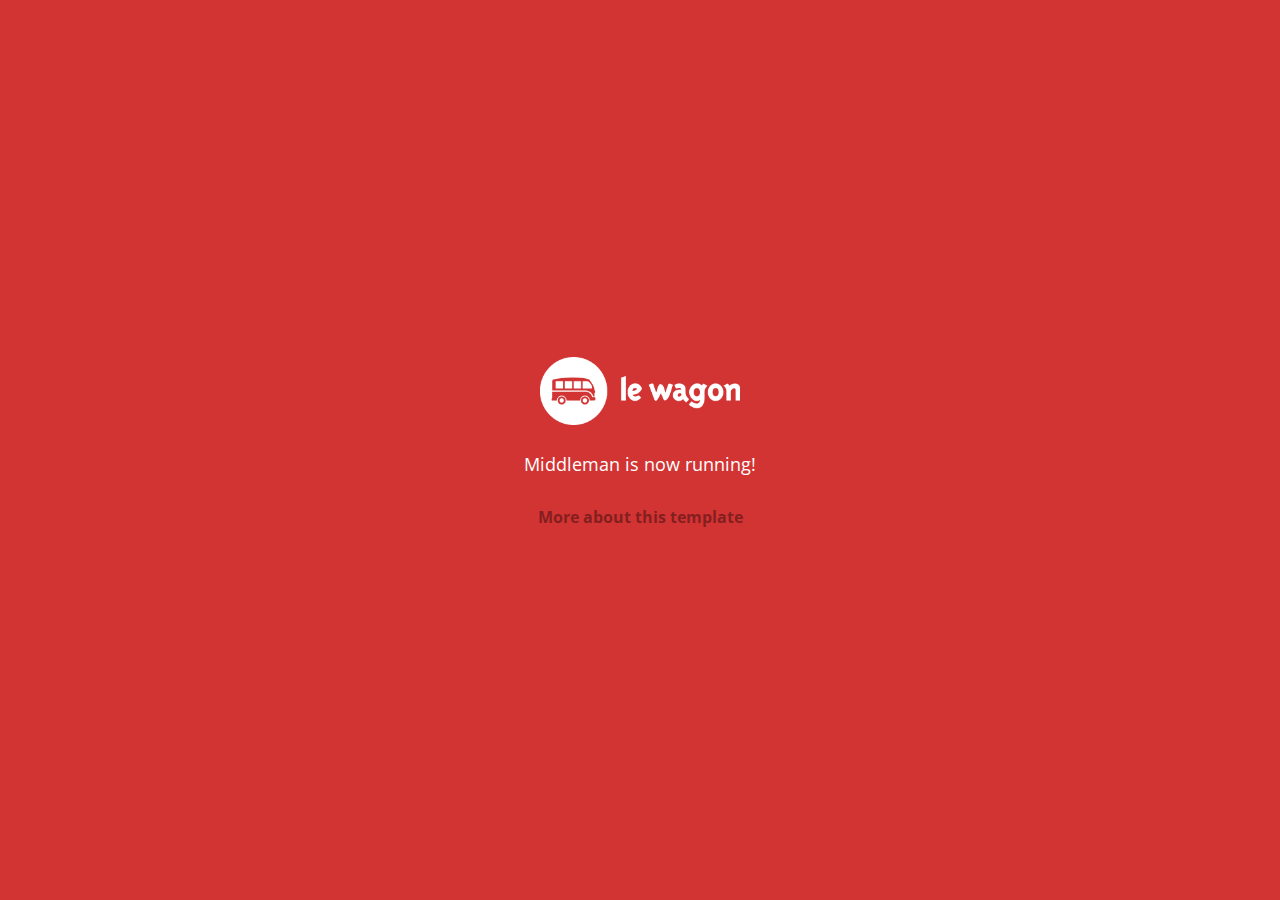
==== index.html @ 2a53a4a3 "Automated commit at 2018-10-29 14:48:54 UTC by middleman-deploy 2.0.0-alpha" ====
<!doctype html>
<html>
  <head>
    <meta charset="utf-8">
    <meta http-equiv="x-ua-compatible" content="ie=edge">
    <meta name="viewport"
          content="width=device-width, initial-scale=1, shrink-to-fit=no">
    <!-- Use the title from a page's frontmatter if it has one -->
    <title>Le Wagon - Middleman</title>
    <link href="stylesheets/application-2da639f4.css" rel="stylesheet" />
    <script src="javascripts/application-93de88c9.js"></script>
    <link href="images/favicon-f15af148.png" rel="icon" type="image/png" />
  </head>
  <body>
    <div id="home">
  <div class="home-content">
    <img src="images/logo-acc9c0ec.png" width="200" alt="Logo" />
    <p>
      Middleman is now running!
    </p>
    <p class="about">
      <a href="about.html">More about this template</a>
    </p>
  </div>
</div>

  </body>
</html>
---- stylesheets/application-2da639f4.css ----
@import url("https://fonts.googleapis.com/css?family=Open+Sans:400,300,700|Raleway:400,100,300,700,500");/*!
 * Bootstrap v3.3.7 (http://getbootstrap.com)
 * Copyright 2011-2016 Twitter, Inc.
 * Licensed under MIT (https://github.com/twbs/bootstrap/blob/master/LICENSE)
 *//*! normalize.css v3.0.3 | MIT License | github.com/necolas/normalize.css */html{font-family:sans-serif;-ms-text-size-adjust:100%;-webkit-text-size-adjust:100%}body{margin:0}article,aside,details,figcaption,figure,footer,header,hgroup,main,menu,nav,section,summary{display:block}audio,canvas,progress,video{display:inline-block;vertical-align:baseline}audio:not([controls]){display:none;height:0}[hidden],template{display:none}a{background-color:transparent}a:active,a:hover{outline:0}abbr[title]{border-bottom:1px dotted}b,strong{font-weight:bold}dfn{font-style:italic}h1{font-size:2em;margin:0.67em 0}mark{background:#ff0;color:#000}small{font-size:80%}sub,sup{font-size:75%;line-height:0;position:relative;vertical-align:baseline}sup{top:-0.5em}sub{bottom:-0.25em}img{border:0}svg:not(:root){overflow:hidden}figure{margin:1em 40px}hr{-webkit-box-sizing:content-box;box-sizing:content-box;height:0}pre{overflow:auto}code,kbd,pre,samp{font-family:monospace, monospace;font-size:1em}button,input,optgroup,select,textarea{color:inherit;font:inherit;margin:0}button{overflow:visible}button,select{text-transform:none}button,html input[type="button"],input[type="reset"],input[type="submit"]{-webkit-appearance:button;cursor:pointer}button[disabled],html input[disabled]{cursor:default}button::-moz-focus-inner,input::-moz-focus-inner{border:0;padding:0}input{line-height:normal}input[type="checkbox"],input[type="radio"]{-webkit-box-sizing:border-box;box-sizing:border-box;padding:0}input[type="number"]::-webkit-inner-spin-button,input[type="number"]::-webkit-outer-spin-button{height:auto}input[type="search"]{-webkit-appearance:textfield;-webkit-box-sizing:content-box;box-sizing:content-box}input[type="search"]::-webkit-search-cancel-button,input[type="search"]::-webkit-search-decoration{-webkit-appearance:none}fieldset{border:1px solid #c0c0c0;margin:0 2px;padding:0.35em 0.625em 0.75em}legend{border:0;padding:0}textarea{overflow:auto}optgroup{font-weight:bold}table{border-collapse:collapse;border-spacing:0}td,th{padding:0}/*! Source: https://github.com/h5bp/html5-boilerplate/blob/master/src/css/main.css */@media print{*,*:before,*:after{background:transparent !important;color:#000 !important;-webkit-box-shadow:none !important;box-shadow:none !important;text-shadow:none !important}a,a:visited{text-decoration:underline}a[href]:after{content:" (" attr(href) ")"}abbr[title]:after{content:" (" attr(title) ")"}a[href^="#"]:after,a[href^="javascript:"]:after{content:""}pre,blockquote{border:1px solid #999;page-break-inside:avoid}thead{display:table-header-group}tr,img{page-break-inside:avoid}img{max-width:100% !important}p,h2,h3{orphans:3;widows:3}h2,h3{page-break-after:avoid}.navbar{display:none}.btn>.caret,.dropup>.btn>.caret{border-top-color:#000 !important}.label{border:1px solid #000}.table{border-collapse:collapse !important}.table td,.table th{background-color:#fff !important}.table-bordered th,.table-bordered td{border:1px solid #ddd !important}}@font-face{font-family:'Glyphicons Halflings';src:url("../assets/bootstrap/glyphicons-halflings-regular-86b6f62b.eot");src:url("../assets/bootstrap/glyphicons-halflings-regular-86b6f62b.eot?#iefix") format("embedded-opentype"),url("../assets/bootstrap/glyphicons-halflings-regular-ca35b697.woff2") format("woff2"),url("../assets/bootstrap/glyphicons-halflings-regular-278e49a8.woff") format("woff"),url("../assets/bootstrap/glyphicons-halflings-regular-44bc1850.ttf") format("truetype"),url("../assets/bootstrap/glyphicons-halflings-regular-de51a849.svg#glyphicons_halflingsregular") format("svg")}.glyphicon{position:relative;top:1px;display:inline-block;font-family:'Glyphicons Halflings';font-style:normal;font-weight:normal;line-height:1;-webkit-font-smoothing:antialiased;-moz-osx-font-smoothing:grayscale}.glyphicon-asterisk:before{content:"\002a"}.glyphicon-plus:before{content:"\002b"}.glyphicon-euro:before,.glyphicon-eur:before{content:"\20ac"}.glyphicon-minus:before{content:"\2212"}.glyphicon-cloud:before{content:"\2601"}.glyphicon-envelope:before{content:"\2709"}.glyphicon-pencil:before{content:"\270f"}.glyphicon-glass:before{content:"\e001"}.glyphicon-music:before{content:"\e002"}.glyphicon-search:before{content:"\e003"}.glyphicon-heart:before{content:"\e005"}.glyphicon-star:before{content:"\e006"}.glyphicon-star-empty:before{content:"\e007"}.glyphicon-user:before{content:"\e008"}.glyphicon-film:before{content:"\e009"}.glyphicon-th-large:before{content:"\e010"}.glyphicon-th:before{content:"\e011"}.glyphicon-th-list:before{content:"\e012"}.glyphicon-ok:before{content:"\e013"}.glyphicon-remove:before{content:"\e014"}.glyphicon-zoom-in:before{content:"\e015"}.glyphicon-zoom-out:before{content:"\e016"}.glyphicon-off:before{content:"\e017"}.glyphicon-signal:before{content:"\e018"}.glyphicon-cog:before{content:"\e019"}.glyphicon-trash:before{content:"\e020"}.glyphicon-home:before{content:"\e021"}.glyphicon-file:before{content:"\e022"}.glyphicon-time:before{content:"\e023"}.glyphicon-road:before{content:"\e024"}.glyphicon-download-alt:before{content:"\e025"}.glyphicon-download:before{content:"\e026"}.glyphicon-upload:before{content:"\e027"}.glyphicon-inbox:before{content:"\e028"}.glyphicon-play-circle:before{content:"\e029"}.glyphicon-repeat:before{content:"\e030"}.glyphicon-refresh:before{content:"\e031"}.glyphicon-list-alt:before{content:"\e032"}.glyphicon-lock:before{content:"\e033"}.glyphicon-flag:before{content:"\e034"}.glyphicon-headphones:before{content:"\e035"}.glyphicon-volume-off:before{content:"\e036"}.glyphicon-volume-down:before{content:"\e037"}.glyphicon-volume-up:before{content:"\e038"}.glyphicon-qrcode:before{content:"\e039"}.glyphicon-barcode:before{content:"\e040"}.glyphicon-tag:before{content:"\e041"}.glyphicon-tags:before{content:"\e042"}.glyphicon-book:before{content:"\e043"}.glyphicon-bookmark:before{content:"\e044"}.glyphicon-print:before{content:"\e045"}.glyphicon-camera:before{content:"\e046"}.glyphicon-font:before{content:"\e047"}.glyphicon-bold:before{content:"\e048"}.glyphicon-italic:before{content:"\e049"}.glyphicon-text-height:before{content:"\e050"}.glyphicon-text-width:before{content:"\e051"}.glyphicon-align-left:before{content:"\e052"}.glyphicon-align-center:before{content:"\e053"}.glyphicon-align-right:before{content:"\e054"}.glyphicon-align-justify:before{content:"\e055"}.glyphicon-list:before{content:"\e056"}.glyphicon-indent-left:before{content:"\e057"}.glyphicon-indent-right:before{content:"\e058"}.glyphicon-facetime-video:before{content:"\e059"}.glyphicon-picture:before{content:"\e060"}.glyphicon-map-marker:before{content:"\e062"}.glyphicon-adjust:before{content:"\e063"}.glyphicon-tint:before{content:"\e064"}.glyphicon-edit:before{content:"\e065"}.glyphicon-share:before{content:"\e066"}.glyphicon-check:before{content:"\e067"}.glyphicon-move:before{content:"\e068"}.glyphicon-step-backward:before{content:"\e069"}.glyphicon-fast-backward:before{content:"\e070"}.glyphicon-backward:before{content:"\e071"}.glyphicon-play:before{content:"\e072"}.glyphicon-pause:before{content:"\e073"}.glyphicon-stop:before{content:"\e074"}.glyphicon-forward:before{content:"\e075"}.glyphicon-fast-forward:before{content:"\e076"}.glyphicon-step-forward:before{content:"\e077"}.glyphicon-eject:before{content:"\e078"}.glyphicon-chevron-left:before{content:"\e079"}.glyphicon-chevron-right:before{content:"\e080"}.glyphicon-plus-sign:before{content:"\e081"}.glyphicon-minus-sign:before{content:"\e082"}.glyphicon-remove-sign:before{content:"\e083"}.glyphicon-ok-sign:before{content:"\e084"}.glyphicon-question-sign:before{content:"\e085"}.glyphicon-info-sign:before{content:"\e086"}.glyphicon-screenshot:before{content:"\e087"}.glyphicon-remove-circle:before{content:"\e088"}.glyphicon-ok-circle:before{content:"\e089"}.glyphicon-ban-circle:before{content:"\e090"}.glyphicon-arrow-left:before{content:"\e091"}.glyphicon-arrow-right:before{content:"\e092"}.glyphicon-arrow-up:before{content:"\e093"}.glyphicon-arrow-down:before{content:"\e094"}.glyphicon-share-alt:before{content:"\e095"}.glyphicon-resize-full:before{content:"\e096"}.glyphicon-resize-small:before{content:"\e097"}.glyphicon-exclamation-sign:before{content:"\e101"}.glyphicon-gift:before{content:"\e102"}.glyphicon-leaf:before{content:"\e103"}.glyphicon-fire:before{content:"\e104"}.glyphicon-eye-open:before{content:"\e105"}.glyphicon-eye-close:before{content:"\e106"}.glyphicon-warning-sign:before{content:"\e107"}.glyphicon-plane:before{content:"\e108"}.glyphicon-calendar:before{content:"\e109"}.glyphicon-random:before{content:"\e110"}.glyphicon-comment:before{content:"\e111"}.glyphicon-magnet:before{content:"\e112"}.glyphicon-chevron-up:before{content:"\e113"}.glyphicon-chevron-down:before{content:"\e114"}.glyphicon-retweet:before{content:"\e115"}.glyphicon-shopping-cart:before{content:"\e116"}.glyphicon-folder-close:before{content:"\e117"}.glyphicon-folder-open:before{content:"\e118"}.glyphicon-resize-vertical:before{content:"\e119"}.glyphicon-resize-horizontal:before{content:"\e120"}.glyphicon-hdd:before{content:"\e121"}.glyphicon-bullhorn:before{content:"\e122"}.glyphicon-bell:before{content:"\e123"}.glyphicon-certificate:before{content:"\e124"}.glyphicon-thumbs-up:before{content:"\e125"}.glyphicon-thumbs-down:before{content:"\e126"}.glyphicon-hand-right:before{content:"\e127"}.glyphicon-hand-left:before{content:"\e128"}.glyphicon-hand-up:before{content:"\e129"}.glyphicon-hand-down:before{content:"\e130"}.glyphicon-circle-arrow-right:before{content:"\e131"}.glyphicon-circle-arrow-left:before{content:"\e132"}.glyphicon-circle-arrow-up:before{content:"\e133"}.glyphicon-circle-arrow-down:before{content:"\e134"}.glyphicon-globe:before{content:"\e135"}.glyphicon-wrench:before{content:"\e136"}.glyphicon-tasks:before{content:"\e137"}.glyphicon-filter:before{content:"\e138"}.glyphicon-briefcase:before{content:"\e139"}.glyphicon-fullscreen:before{content:"\e140"}.glyphicon-dashboard:before{content:"\e141"}.glyphicon-paperclip:before{content:"\e142"}.glyphicon-heart-empty:before{content:"\e143"}.glyphicon-link:before{content:"\e144"}.glyphicon-phone:before{content:"\e145"}.glyphicon-pushpin:before{content:"\e146"}.glyphicon-usd:before{content:"\e148"}.glyphicon-gbp:before{content:"\e149"}.glyphicon-sort:before{content:"\e150"}.glyphicon-sort-by-alphabet:before{content:"\e151"}.glyphicon-sort-by-alphabet-alt:before{content:"\e152"}.glyphicon-sort-by-order:before{content:"\e153"}.glyphicon-sort-by-order-alt:before{content:"\e154"}.glyphicon-sort-by-attributes:before{content:"\e155"}.glyphicon-sort-by-attributes-alt:before{content:"\e156"}.glyphicon-unchecked:before{content:"\e157"}.glyphicon-expand:before{content:"\e158"}.glyphicon-collapse-down:before{content:"\e159"}.glyphicon-collapse-up:before{content:"\e160"}.glyphicon-log-in:before{content:"\e161"}.glyphicon-flash:before{content:"\e162"}.glyphicon-log-out:before{content:"\e163"}.glyphicon-new-window:before{content:"\e164"}.glyphicon-record:before{content:"\e165"}.glyphicon-save:before{content:"\e166"}.glyphicon-open:before{content:"\e167"}.glyphicon-saved:before{content:"\e168"}.glyphicon-import:before{content:"\e169"}.glyphicon-export:before{content:"\e170"}.glyphicon-send:before{content:"\e171"}.glyphicon-floppy-disk:before{content:"\e172"}.glyphicon-floppy-saved:before{content:"\e173"}.glyphicon-floppy-remove:before{content:"\e174"}.glyphicon-floppy-save:before{content:"\e175"}.glyphicon-floppy-open:before{content:"\e176"}.glyphicon-credit-card:before{content:"\e177"}.glyphicon-transfer:before{content:"\e178"}.glyphicon-cutlery:before{content:"\e179"}.glyphicon-header:before{content:"\e180"}.glyphicon-compressed:before{content:"\e181"}.glyphicon-earphone:before{content:"\e182"}.glyphicon-phone-alt:before{content:"\e183"}.glyphicon-tower:before{content:"\e184"}.glyphicon-stats:before{content:"\e185"}.glyphicon-sd-video:before{content:"\e186"}.glyphicon-hd-video:before{content:"\e187"}.glyphicon-subtitles:before{content:"\e188"}.glyphicon-sound-stereo:before{content:"\e189"}.glyphicon-sound-dolby:before{content:"\e190"}.glyphicon-sound-5-1:before{content:"\e191"}.glyphicon-sound-6-1:before{content:"\e192"}.glyphicon-sound-7-1:before{content:"\e193"}.glyphicon-copyright-mark:before{content:"\e194"}.glyphicon-registration-mark:before{content:"\e195"}.glyphicon-cloud-download:before{content:"\e197"}.glyphicon-cloud-upload:before{content:"\e198"}.glyphicon-tree-conifer:before{content:"\e199"}.glyphicon-tree-deciduous:before{content:"\e200"}.glyphicon-cd:before{content:"\e201"}.glyphicon-save-file:before{content:"\e202"}.glyphicon-open-file:before{content:"\e203"}.glyphicon-level-up:before{content:"\e204"}.glyphicon-copy:before{content:"\e205"}.glyphicon-paste:before{content:"\e206"}.glyphicon-alert:before{content:"\e209"}.glyphicon-equalizer:before{content:"\e210"}.glyphicon-king:before{content:"\e211"}.glyphicon-queen:before{content:"\e212"}.glyphicon-pawn:before{content:"\e213"}.glyphicon-bishop:before{content:"\e214"}.glyphicon-knight:before{content:"\e215"}.glyphicon-baby-formula:before{content:"\e216"}.glyphicon-tent:before{content:"\26fa"}.glyphicon-blackboard:before{content:"\e218"}.glyphicon-bed:before{content:"\e219"}.glyphicon-apple:before{content:"\f8ff"}.glyphicon-erase:before{content:"\e221"}.glyphicon-hourglass:before{content:"\231b"}.glyphicon-lamp:before{content:"\e223"}.glyphicon-duplicate:before{content:"\e224"}.glyphicon-piggy-bank:before{content:"\e225"}.glyphicon-scissors:before{content:"\e226"}.glyphicon-bitcoin:before{content:"\e227"}.glyphicon-btc:before{content:"\e227"}.glyphicon-xbt:before{content:"\e227"}.glyphicon-yen:before{content:"\00a5"}.glyphicon-jpy:before{content:"\00a5"}.glyphicon-ruble:before{content:"\20bd"}.glyphicon-rub:before{content:"\20bd"}.glyphicon-scale:before{content:"\e230"}.glyphicon-ice-lolly:before{content:"\e231"}.glyphicon-ice-lolly-tasted:before{content:"\e232"}.glyphicon-education:before{content:"\e233"}.glyphicon-option-horizontal:before{content:"\e234"}.glyphicon-option-vertical:before{content:"\e235"}.glyphicon-menu-hamburger:before{content:"\e236"}.glyphicon-modal-window:before{content:"\e237"}.glyphicon-oil:before{content:"\e238"}.glyphicon-grain:before{content:"\e239"}.glyphicon-sunglasses:before{content:"\e240"}.glyphicon-text-size:before{content:"\e241"}.glyphicon-text-color:before{content:"\e242"}.glyphicon-text-background:before{content:"\e243"}.glyphicon-object-align-top:before{content:"\e244"}.glyphicon-object-align-bottom:before{content:"\e245"}.glyphicon-object-align-horizontal:before{content:"\e246"}.glyphicon-object-align-left:before{content:"\e247"}.glyphicon-object-align-vertical:before{content:"\e248"}.glyphicon-object-align-right:before{content:"\e249"}.glyphicon-triangle-right:before{content:"\e250"}.glyphicon-triangle-left:before{content:"\e251"}.glyphicon-triangle-bottom:before{content:"\e252"}.glyphicon-triangle-top:before{content:"\e253"}.glyphicon-console:before{content:"\e254"}.glyphicon-superscript:before{content:"\e255"}.glyphicon-subscript:before{content:"\e256"}.glyphicon-menu-left:before{content:"\e257"}.glyphicon-menu-right:before{content:"\e258"}.glyphicon-menu-down:before{content:"\e259"}.glyphicon-menu-up:before{content:"\e260"}*{-webkit-box-sizing:border-box;box-sizing:border-box}*:before,*:after{-webkit-box-sizing:border-box;box-sizing:border-box}html{font-size:10px;-webkit-tap-highlight-color:transparent}body{font-family:"Open Sans", "Helvetica", "sans-serif";font-size:18px;line-height:1.42857143;color:#333333;background-color:#F4F4F4}input,button,select,textarea{font-family:inherit;font-size:inherit;line-height:inherit}a{color:#469AE0;text-decoration:none}a:hover,a:focus{color:#1f74ba;text-decoration:underline}a:focus{outline:5px auto -webkit-focus-ring-color;outline-offset:-2px}figure{margin:0}img{vertical-align:middle}.img-responsive{display:block;max-width:100%;height:auto}.img-rounded{border-radius:2px}.img-thumbnail{padding:4px;line-height:1.42857143;background-color:#F4F4F4;border:1px solid #ddd;border-radius:2px;-webkit-transition:all 0.2s ease-in-out;transition:all 0.2s ease-in-out;display:inline-block;max-width:100%;height:auto}.img-circle{border-radius:50%}hr{margin-top:25px;margin-bottom:25px;border:0;border-top:1px solid #eeeeee}.sr-only{position:absolute;width:1px;height:1px;margin:-1px;padding:0;overflow:hidden;clip:rect(0, 0, 0, 0);border:0}.sr-only-focusable:active,.sr-only-focusable:focus{position:static;width:auto;height:auto;margin:0;overflow:visible;clip:auto}[role="button"]{cursor:pointer}h1,h2,h3,h4,h5,h6,.h1,.h2,.h3,.h4,.h5,.h6{font-family:"Raleway", "Helvetica", "sans-serif";font-weight:500;line-height:1.1;color:inherit}h1 small,h1 .small,h2 small,h2 .small,h3 small,h3 .small,h4 small,h4 .small,h5 small,h5 .small,h6 small,h6 .small,.h1 small,.h1 .small,.h2 small,.h2 .small,.h3 small,.h3 .small,.h4 small,.h4 .small,.h5 small,.h5 .small,.h6 small,.h6 .small{font-weight:normal;line-height:1;color:#777777}h1,.h1,h2,.h2,h3,.h3{margin-top:25px;margin-bottom:12.5px}h1 small,h1 .small,.h1 small,.h1 .small,h2 small,h2 .small,.h2 small,.h2 .small,h3 small,h3 .small,.h3 small,.h3 .small{font-size:65%}h4,.h4,h5,.h5,h6,.h6{margin-top:12.5px;margin-bottom:12.5px}h4 small,h4 .small,.h4 small,.h4 .small,h5 small,h5 .small,.h5 small,.h5 .small,h6 small,h6 .small,.h6 small,.h6 .small{font-size:75%}h1,.h1{font-size:46px}h2,.h2{font-size:38px}h3,.h3{font-size:31px}h4,.h4{font-size:23px}h5,.h5{font-size:18px}h6,.h6{font-size:16px}p{margin:0 0 12.5px}.lead{margin-bottom:25px;font-size:20px;font-weight:300;line-height:1.4}@media (min-width: 768px){.lead{font-size:27px}}small,.small{font-size:88%}mark,.mark{background-color:#fcf8e3;padding:.2em}.text-left{text-align:left}.text-right{text-align:right}.text-center{text-align:center}.text-justify{text-align:justify}.text-nowrap{white-space:nowrap}.text-lowercase{text-transform:lowercase}.text-uppercase,.initialism{text-transform:uppercase}.text-capitalize{text-transform:capitalize}.text-muted{color:#777777}.text-primary{color:#469AE0}a.text-primary:hover,a.text-primary:focus{color:#2381d0}.text-success{color:#3c763d}a.text-success:hover,a.text-success:focus{color:#2b542c}.text-info{color:#31708f}a.text-info:hover,a.text-info:focus{color:#245269}.text-warning{color:#8a6d3b}a.text-warning:hover,a.text-warning:focus{color:#66512c}.text-danger{color:#a94442}a.text-danger:hover,a.text-danger:focus{color:#843534}.bg-primary{color:#fff}.bg-primary{background-color:#469AE0}a.bg-primary:hover,a.bg-primary:focus{background-color:#2381d0}.bg-success{background-color:#dff0d8}a.bg-success:hover,a.bg-success:focus{background-color:#c1e2b3}.bg-info{background-color:#d9edf7}a.bg-info:hover,a.bg-info:focus{background-color:#afd9ee}.bg-warning{background-color:#fcf8e3}a.bg-warning:hover,a.bg-warning:focus{background-color:#f7ecb5}.bg-danger{background-color:#f2dede}a.bg-danger:hover,a.bg-danger:focus{background-color:#e4b9b9}.page-header{padding-bottom:11.5px;margin:50px 0 25px;border-bottom:1px solid #eeeeee}ul,ol{margin-top:0;margin-bottom:12.5px}ul ul,ul ol,ol ul,ol ol{margin-bottom:0}.list-unstyled{padding-left:0;list-style:none}.list-inline{padding-left:0;list-style:none;margin-left:-5px}.list-inline>li{display:inline-block;padding-left:5px;padding-right:5px}dl{margin-top:0;margin-bottom:25px}dt,dd{line-height:1.42857143}dt{font-weight:bold}dd{margin-left:0}.dl-horizontal dd:before,.dl-horizontal dd:after{content:" ";display:table}.dl-horizontal dd:after{clear:both}@media (min-width: 768px){.dl-horizontal dt{float:left;width:160px;clear:left;text-align:right;overflow:hidden;text-overflow:ellipsis;white-space:nowrap}.dl-horizontal dd{margin-left:180px}}abbr[title],abbr[data-original-title]{cursor:help;border-bottom:1px dotted #777777}.initialism{font-size:90%}blockquote{padding:12.5px 25px;margin:0 0 25px;font-size:22.5px;border-left:5px solid #eeeeee}blockquote p:last-child,blockquote ul:last-child,blockquote ol:last-child{margin-bottom:0}blockquote footer,blockquote small,blockquote .small{display:block;font-size:80%;line-height:1.42857143;color:#777777}blockquote footer:before,blockquote small:before,blockquote .small:before{content:'\2014 \00A0'}.blockquote-reverse,blockquote.pull-right{padding-right:15px;padding-left:0;border-right:5px solid #eeeeee;border-left:0;text-align:right}.blockquote-reverse footer:before,.blockquote-reverse small:before,.blockquote-reverse .small:before,blockquote.pull-right footer:before,blockquote.pull-right small:before,blockquote.pull-right .small:before{content:''}.blockquote-reverse footer:after,.blockquote-reverse small:after,.blockquote-reverse .small:after,blockquote.pull-right footer:after,blockquote.pull-right small:after,blockquote.pull-right .small:after{content:'\00A0 \2014'}address{margin-bottom:25px;font-style:normal;line-height:1.42857143}code,kbd,pre,samp{font-family:Menlo, Monaco, Consolas, "Courier New", monospace}code{padding:2px 4px;font-size:90%;color:#c7254e;background-color:#f9f2f4;border-radius:2px}kbd{padding:2px 4px;font-size:90%;color:#fff;background-color:#333;border-radius:2px;-webkit-box-shadow:inset 0 -1px 0 rgba(0,0,0,0.25);box-shadow:inset 0 -1px 0 rgba(0,0,0,0.25)}kbd kbd{padding:0;font-size:100%;font-weight:bold;-webkit-box-shadow:none;box-shadow:none}pre{display:block;padding:12px;margin:0 0 12.5px;font-size:17px;line-height:1.42857143;word-break:break-all;word-wrap:break-word;color:#333333;background-color:#f5f5f5;border:1px solid #ccc;border-radius:2px}pre code{padding:0;font-size:inherit;color:inherit;white-space:pre-wrap;background-color:transparent;border-radius:0}.pre-scrollable{max-height:340px;overflow-y:scroll}.container{margin-right:auto;margin-left:auto;padding-left:15px;padding-right:15px}.container:before,.container:after{content:" ";display:table}.container:after{clear:both}@media (min-width: 768px){.container{width:750px}}@media (min-width: 992px){.container{width:970px}}@media (min-width: 1200px){.container{width:1170px}}.container-fluid{margin-right:auto;margin-left:auto;padding-left:15px;padding-right:15px}.container-fluid:before,.container-fluid:after{content:" ";display:table}.container-fluid:after{clear:both}.row{margin-left:-15px;margin-right:-15px}.row:before,.row:after{content:" ";display:table}.row:after{clear:both}.col-xs-1,.col-sm-1,.col-md-1,.col-lg-1,.col-xs-2,.col-sm-2,.col-md-2,.col-lg-2,.col-xs-3,.col-sm-3,.col-md-3,.col-lg-3,.col-xs-4,.col-sm-4,.col-md-4,.col-lg-4,.col-xs-5,.col-sm-5,.col-md-5,.col-lg-5,.col-xs-6,.col-sm-6,.col-md-6,.col-lg-6,.col-xs-7,.col-sm-7,.col-md-7,.col-lg-7,.col-xs-8,.col-sm-8,.col-md-8,.col-lg-8,.col-xs-9,.col-sm-9,.col-md-9,.col-lg-9,.col-xs-10,.col-sm-10,.col-md-10,.col-lg-10,.col-xs-11,.col-sm-11,.col-md-11,.col-lg-11,.col-xs-12,.col-sm-12,.col-md-12,.col-lg-12{position:relative;min-height:1px;padding-left:15px;padding-right:15px}.col-xs-1,.col-xs-2,.col-xs-3,.col-xs-4,.col-xs-5,.col-xs-6,.col-xs-7,.col-xs-8,.col-xs-9,.col-xs-10,.col-xs-11,.col-xs-12{float:left}.col-xs-1{width:8.33333333%}.col-xs-2{width:16.66666667%}.col-xs-3{width:25%}.col-xs-4{width:33.33333333%}.col-xs-5{width:41.66666667%}.col-xs-6{width:50%}.col-xs-7{width:58.33333333%}.col-xs-8{width:66.66666667%}.col-xs-9{width:75%}.col-xs-10{width:83.33333333%}.col-xs-11{width:91.66666667%}.col-xs-12{width:100%}.col-xs-pull-0{right:auto}.col-xs-pull-1{right:8.33333333%}.col-xs-pull-2{right:16.66666667%}.col-xs-pull-3{right:25%}.col-xs-pull-4{right:33.33333333%}.col-xs-pull-5{right:41.66666667%}.col-xs-pull-6{right:50%}.col-xs-pull-7{right:58.33333333%}.col-xs-pull-8{right:66.66666667%}.col-xs-pull-9{right:75%}.col-xs-pull-10{right:83.33333333%}.col-xs-pull-11{right:91.66666667%}.col-xs-pull-12{right:100%}.col-xs-push-0{left:auto}.col-xs-push-1{left:8.33333333%}.col-xs-push-2{left:16.66666667%}.col-xs-push-3{left:25%}.col-xs-push-4{left:33.33333333%}.col-xs-push-5{left:41.66666667%}.col-xs-push-6{left:50%}.col-xs-push-7{left:58.33333333%}.col-xs-push-8{left:66.66666667%}.col-xs-push-9{left:75%}.col-xs-push-10{left:83.33333333%}.col-xs-push-11{left:91.66666667%}.col-xs-push-12{left:100%}.col-xs-offset-0{margin-left:0%}.col-xs-offset-1{margin-left:8.33333333%}.col-xs-offset-2{margin-left:16.66666667%}.col-xs-offset-3{margin-left:25%}.col-xs-offset-4{margin-left:33.33333333%}.col-xs-offset-5{margin-left:41.66666667%}.col-xs-offset-6{margin-left:50%}.col-xs-offset-7{margin-left:58.33333333%}.col-xs-offset-8{margin-left:66.66666667%}.col-xs-offset-9{margin-left:75%}.col-xs-offset-10{margin-left:83.33333333%}.col-xs-offset-11{margin-left:91.66666667%}.col-xs-offset-12{margin-left:100%}@media (min-width: 768px){.col-sm-1,.col-sm-2,.col-sm-3,.col-sm-4,.col-sm-5,.col-sm-6,.col-sm-7,.col-sm-8,.col-sm-9,.col-sm-10,.col-sm-11,.col-sm-12{float:left}.col-sm-1{width:8.33333333%}.col-sm-2{width:16.66666667%}.col-sm-3{width:25%}.col-sm-4{width:33.33333333%}.col-sm-5{width:41.66666667%}.col-sm-6{width:50%}.col-sm-7{width:58.33333333%}.col-sm-8{width:66.66666667%}.col-sm-9{width:75%}.col-sm-10{width:83.33333333%}.col-sm-11{width:91.66666667%}.col-sm-12{width:100%}.col-sm-pull-0{right:auto}.col-sm-pull-1{right:8.33333333%}.col-sm-pull-2{right:16.66666667%}.col-sm-pull-3{right:25%}.col-sm-pull-4{right:33.33333333%}.col-sm-pull-5{right:41.66666667%}.col-sm-pull-6{right:50%}.col-sm-pull-7{right:58.33333333%}.col-sm-pull-8{right:66.66666667%}.col-sm-pull-9{right:75%}.col-sm-pull-10{right:83.33333333%}.col-sm-pull-11{right:91.66666667%}.col-sm-pull-12{right:100%}.col-sm-push-0{left:auto}.col-sm-push-1{left:8.33333333%}.col-sm-push-2{left:16.66666667%}.col-sm-push-3{left:25%}.col-sm-push-4{left:33.33333333%}.col-sm-push-5{left:41.66666667%}.col-sm-push-6{left:50%}.col-sm-push-7{left:58.33333333%}.col-sm-push-8{left:66.66666667%}.col-sm-push-9{left:75%}.col-sm-push-10{left:83.33333333%}.col-sm-push-11{left:91.66666667%}.col-sm-push-12{left:100%}.col-sm-offset-0{margin-left:0%}.col-sm-offset-1{margin-left:8.33333333%}.col-sm-offset-2{margin-left:16.66666667%}.col-sm-offset-3{margin-left:25%}.col-sm-offset-4{margin-left:33.33333333%}.col-sm-offset-5{margin-left:41.66666667%}.col-sm-offset-6{margin-left:50%}.col-sm-offset-7{margin-left:58.33333333%}.col-sm-offset-8{margin-left:66.66666667%}.col-sm-offset-9{margin-left:75%}.col-sm-offset-10{margin-left:83.33333333%}.col-sm-offset-11{margin-left:91.66666667%}.col-sm-offset-12{margin-left:100%}}@media (min-width: 992px){.col-md-1,.col-md-2,.col-md-3,.col-md-4,.col-md-5,.col-md-6,.col-md-7,.col-md-8,.col-md-9,.col-md-10,.col-md-11,.col-md-12{float:left}.col-md-1{width:8.33333333%}.col-md-2{width:16.66666667%}.col-md-3{width:25%}.col-md-4{width:33.33333333%}.col-md-5{width:41.66666667%}.col-md-6{width:50%}.col-md-7{width:58.33333333%}.col-md-8{width:66.66666667%}.col-md-9{width:75%}.col-md-10{width:83.33333333%}.col-md-11{width:91.66666667%}.col-md-12{width:100%}.col-md-pull-0{right:auto}.col-md-pull-1{right:8.33333333%}.col-md-pull-2{right:16.66666667%}.col-md-pull-3{right:25%}.col-md-pull-4{right:33.33333333%}.col-md-pull-5{right:41.66666667%}.col-md-pull-6{right:50%}.col-md-pull-7{right:58.33333333%}.col-md-pull-8{right:66.66666667%}.col-md-pull-9{right:75%}.col-md-pull-10{right:83.33333333%}.col-md-pull-11{right:91.66666667%}.col-md-pull-12{right:100%}.col-md-push-0{left:auto}.col-md-push-1{left:8.33333333%}.col-md-push-2{left:16.66666667%}.col-md-push-3{left:25%}.col-md-push-4{left:33.33333333%}.col-md-push-5{left:41.66666667%}.col-md-push-6{left:50%}.col-md-push-7{left:58.33333333%}.col-md-push-8{left:66.66666667%}.col-md-push-9{left:75%}.col-md-push-10{left:83.33333333%}.col-md-push-11{left:91.66666667%}.col-md-push-12{left:100%}.col-md-offset-0{margin-left:0%}.col-md-offset-1{margin-left:8.33333333%}.col-md-offset-2{margin-left:16.66666667%}.col-md-offset-3{margin-left:25%}.col-md-offset-4{margin-left:33.33333333%}.col-md-offset-5{margin-left:41.66666667%}.col-md-offset-6{margin-left:50%}.col-md-offset-7{margin-left:58.33333333%}.col-md-offset-8{margin-left:66.66666667%}.col-md-offset-9{margin-left:75%}.col-md-offset-10{margin-left:83.33333333%}.col-md-offset-11{margin-left:91.66666667%}.col-md-offset-12{margin-left:100%}}@media (min-width: 1200px){.col-lg-1,.col-lg-2,.col-lg-3,.col-lg-4,.col-lg-5,.col-lg-6,.col-lg-7,.col-lg-8,.col-lg-9,.col-lg-10,.col-lg-11,.col-lg-12{float:left}.col-lg-1{width:8.33333333%}.col-lg-2{width:16.66666667%}.col-lg-3{width:25%}.col-lg-4{width:33.33333333%}.col-lg-5{width:41.66666667%}.col-lg-6{width:50%}.col-lg-7{width:58.33333333%}.col-lg-8{width:66.66666667%}.col-lg-9{width:75%}.col-lg-10{width:83.33333333%}.col-lg-11{width:91.66666667%}.col-lg-12{width:100%}.col-lg-pull-0{right:auto}.col-lg-pull-1{right:8.33333333%}.col-lg-pull-2{right:16.66666667%}.col-lg-pull-3{right:25%}.col-lg-pull-4{right:33.33333333%}.col-lg-pull-5{right:41.66666667%}.col-lg-pull-6{right:50%}.col-lg-pull-7{right:58.33333333%}.col-lg-pull-8{right:66.66666667%}.col-lg-pull-9{right:75%}.col-lg-pull-10{right:83.33333333%}.col-lg-pull-11{right:91.66666667%}.col-lg-pull-12{right:100%}.col-lg-push-0{left:auto}.col-lg-push-1{left:8.33333333%}.col-lg-push-2{left:16.66666667%}.col-lg-push-3{left:25%}.col-lg-push-4{left:33.33333333%}.col-lg-push-5{left:41.66666667%}.col-lg-push-6{left:50%}.col-lg-push-7{left:58.33333333%}.col-lg-push-8{left:66.66666667%}.col-lg-push-9{left:75%}.col-lg-push-10{left:83.33333333%}.col-lg-push-11{left:91.66666667%}.col-lg-push-12{left:100%}.col-lg-offset-0{margin-left:0%}.col-lg-offset-1{margin-left:8.33333333%}.col-lg-offset-2{margin-left:16.66666667%}.col-lg-offset-3{margin-left:25%}.col-lg-offset-4{margin-left:33.33333333%}.col-lg-offset-5{margin-left:41.66666667%}.col-lg-offset-6{margin-left:50%}.col-lg-offset-7{margin-left:58.33333333%}.col-lg-offset-8{margin-left:66.66666667%}.col-lg-offset-9{margin-left:75%}.col-lg-offset-10{margin-left:83.33333333%}.col-lg-offset-11{margin-left:91.66666667%}.col-lg-offset-12{margin-left:100%}}table{background-color:transparent}caption{padding-top:8px;padding-bottom:8px;color:#777777;text-align:left}th{text-align:left}.table{width:100%;max-width:100%;margin-bottom:25px}.table>thead>tr>th,.table>thead>tr>td,.table>tbody>tr>th,.table>tbody>tr>td,.table>tfoot>tr>th,.table>tfoot>tr>td{padding:8px;line-height:1.42857143;vertical-align:top;border-top:1px solid #ddd}.table>thead>tr>th{vertical-align:bottom;border-bottom:2px solid #ddd}.table>caption+thead>tr:first-child>th,.table>caption+thead>tr:first-child>td,.table>colgroup+thead>tr:first-child>th,.table>colgroup+thead>tr:first-child>td,.table>thead:first-child>tr:first-child>th,.table>thead:first-child>tr:first-child>td{border-top:0}.table>tbody+tbody{border-top:2px solid #ddd}.table .table{background-color:#F4F4F4}.table-condensed>thead>tr>th,.table-condensed>thead>tr>td,.table-condensed>tbody>tr>th,.table-condensed>tbody>tr>td,.table-condensed>tfoot>tr>th,.table-condensed>tfoot>tr>td{padding:5px}.table-bordered{border:1px solid #ddd}.table-bordered>thead>tr>th,.table-bordered>thead>tr>td,.table-bordered>tbody>tr>th,.table-bordered>tbody>tr>td,.table-bordered>tfoot>tr>th,.table-bordered>tfoot>tr>td{border:1px solid #ddd}.table-bordered>thead>tr>th,.table-bordered>thead>tr>td{border-bottom-width:2px}.table-striped>tbody>tr:nth-of-type(odd){background-color:#f9f9f9}.table-hover>tbody>tr:hover{background-color:#f5f5f5}table col[class*="col-"]{position:static;float:none;display:table-column}table td[class*="col-"],table th[class*="col-"]{position:static;float:none;display:table-cell}.table>thead>tr>td.active,.table>thead>tr>th.active,.table>thead>tr.active>td,.table>thead>tr.active>th,.table>tbody>tr>td.active,.table>tbody>tr>th.active,.table>tbody>tr.active>td,.table>tbody>tr.active>th,.table>tfoot>tr>td.active,.table>tfoot>tr>th.active,.table>tfoot>tr.active>td,.table>tfoot>tr.active>th{background-color:#f5f5f5}.table-hover>tbody>tr>td.active:hover,.table-hover>tbody>tr>th.active:hover,.table-hover>tbody>tr.active:hover>td,.table-hover>tbody>tr:hover>.active,.table-hover>tbody>tr.active:hover>th{background-color:#e8e8e8}.table>thead>tr>td.success,.table>thead>tr>th.success,.table>thead>tr.success>td,.table>thead>tr.success>th,.table>tbody>tr>td.success,.table>tbody>tr>th.success,.table>tbody>tr.success>td,.table>tbody>tr.success>th,.table>tfoot>tr>td.success,.table>tfoot>tr>th.success,.table>tfoot>tr.success>td,.table>tfoot>tr.success>th{background-color:#dff0d8}.table-hover>tbody>tr>td.success:hover,.table-hover>tbody>tr>th.success:hover,.table-hover>tbody>tr.success:hover>td,.table-hover>tbody>tr:hover>.success,.table-hover>tbody>tr.success:hover>th{background-color:#d0e9c6}.table>thead>tr>td.info,.table>thead>tr>th.info,.table>thead>tr.info>td,.table>thead>tr.info>th,.table>tbody>tr>td.info,.table>tbody>tr>th.info,.table>tbody>tr.info>td,.table>tbody>tr.info>th,.table>tfoot>tr>td.info,.table>tfoot>tr>th.info,.table>tfoot>tr.info>td,.table>tfoot>tr.info>th{background-color:#d9edf7}.table-hover>tbody>tr>td.info:hover,.table-hover>tbody>tr>th.info:hover,.table-hover>tbody>tr.info:hover>td,.table-hover>tbody>tr:hover>.info,.table-hover>tbody>tr.info:hover>th{background-color:#c4e3f3}.table>thead>tr>td.warning,.table>thead>tr>th.warning,.table>thead>tr.warning>td,.table>thead>tr.warning>th,.table>tbody>tr>td.warning,.table>tbody>tr>th.warning,.table>tbody>tr.warning>td,.table>tbody>tr.warning>th,.table>tfoot>tr>td.warning,.table>tfoot>tr>th.warning,.table>tfoot>tr.warning>td,.table>tfoot>tr.warning>th{background-color:#fcf8e3}.table-hover>tbody>tr>td.warning:hover,.table-hover>tbody>tr>th.warning:hover,.table-hover>tbody>tr.warning:hover>td,.table-hover>tbody>tr:hover>.warning,.table-hover>tbody>tr.warning:hover>th{background-color:#faf2cc}.table>thead>tr>td.danger,.table>thead>tr>th.danger,.table>thead>tr.danger>td,.table>thead>tr.danger>th,.table>tbody>tr>td.danger,.table>tbody>tr>th.danger,.table>tbody>tr.danger>td,.table>tbody>tr.danger>th,.table>tfoot>tr>td.danger,.table>tfoot>tr>th.danger,.table>tfoot>tr.danger>td,.table>tfoot>tr.danger>th{background-color:#f2dede}.table-hover>tbody>tr>td.danger:hover,.table-hover>tbody>tr>th.danger:hover,.table-hover>tbody>tr.danger:hover>td,.table-hover>tbody>tr:hover>.danger,.table-hover>tbody>tr.danger:hover>th{background-color:#ebcccc}.table-responsive{overflow-x:auto;min-height:0.01%}@media screen and (max-width: 767px){.table-responsive{width:100%;margin-bottom:18.75px;overflow-y:hidden;-ms-overflow-style:-ms-autohiding-scrollbar;border:1px solid #ddd}.table-responsive>.table{margin-bottom:0}.table-responsive>.table>thead>tr>th,.table-responsive>.table>thead>tr>td,.table-responsive>.table>tbody>tr>th,.table-responsive>.table>tbody>tr>td,.table-responsive>.table>tfoot>tr>th,.table-responsive>.table>tfoot>tr>td{white-space:nowrap}.table-responsive>.table-bordered{border:0}.table-responsive>.table-bordered>thead>tr>th:first-child,.table-responsive>.table-bordered>thead>tr>td:first-child,.table-responsive>.table-bordered>tbody>tr>th:first-child,.table-responsive>.table-bordered>tbody>tr>td:first-child,.table-responsive>.table-bordered>tfoot>tr>th:first-child,.table-responsive>.table-bordered>tfoot>tr>td:first-child{border-left:0}.table-responsive>.table-bordered>thead>tr>th:last-child,.table-responsive>.table-bordered>thead>tr>td:last-child,.table-responsive>.table-bordered>tbody>tr>th:last-child,.table-responsive>.table-bordered>tbody>tr>td:last-child,.table-responsive>.table-bordered>tfoot>tr>th:last-child,.table-responsive>.table-bordered>tfoot>tr>td:last-child{border-right:0}.table-responsive>.table-bordered>tbody>tr:last-child>th,.table-responsive>.table-bordered>tbody>tr:last-child>td,.table-responsive>.table-bordered>tfoot>tr:last-child>th,.table-responsive>.table-bordered>tfoot>tr:last-child>td{border-bottom:0}}fieldset{padding:0;margin:0;border:0;min-width:0}legend{display:block;width:100%;padding:0;margin-bottom:25px;font-size:27px;line-height:inherit;color:#333333;border:0;border-bottom:1px solid #e5e5e5}label{display:inline-block;max-width:100%;margin-bottom:5px;font-weight:bold}input[type="search"]{-webkit-box-sizing:border-box;box-sizing:border-box}input[type="radio"],input[type="checkbox"]{margin:4px 0 0;margin-top:1px \9;line-height:normal}input[type="file"]{display:block}input[type="range"]{display:block;width:100%}select[multiple],select[size]{height:auto}input[type="file"]:focus,input[type="radio"]:focus,input[type="checkbox"]:focus{outline:5px auto -webkit-focus-ring-color;outline-offset:-2px}output{display:block;padding-top:7px;font-size:18px;line-height:1.42857143;color:#000000}.form-control{display:block;width:100%;height:39px;padding:6px 12px;font-size:18px;line-height:1.42857143;color:#000000;background-color:#fff;background-image:none;border:1px solid #ccc;border-radius:2px;-webkit-box-shadow:inset 0 1px 1px rgba(0,0,0,0.075);box-shadow:inset 0 1px 1px rgba(0,0,0,0.075);-webkit-transition:border-color ease-in-out 0.15s, box-shadow ease-in-out 0.15s;-webkit-transition:border-color ease-in-out 0.15s, -webkit-box-shadow ease-in-out 0.15s;transition:border-color ease-in-out 0.15s, -webkit-box-shadow ease-in-out 0.15s;transition:border-color ease-in-out 0.15s, box-shadow ease-in-out 0.15s;transition:border-color ease-in-out 0.15s, box-shadow ease-in-out 0.15s, -webkit-box-shadow ease-in-out 0.15s}.form-control:focus{border-color:#66afe9;outline:0;-webkit-box-shadow:inset 0 1px 1px rgba(0,0,0,0.075),0 0 8px rgba(102,175,233,0.6);box-shadow:inset 0 1px 1px rgba(0,0,0,0.075),0 0 8px rgba(102,175,233,0.6)}.form-control::-moz-placeholder{color:#999;opacity:1}.form-control:-ms-input-placeholder{color:#999}.form-control::-webkit-input-placeholder{color:#999}.form-control::-ms-expand{border:0;background-color:transparent}.form-control[disabled],.form-control[readonly],fieldset[disabled] .form-control{background-color:#eeeeee;opacity:1}.form-control[disabled],fieldset[disabled] .form-control{cursor:not-allowed}textarea.form-control{height:auto}input[type="search"]{-webkit-appearance:none}@media screen and (-webkit-min-device-pixel-ratio: 0){input[type="date"].form-control,input[type="time"].form-control,input[type="datetime-local"].form-control,input[type="month"].form-control{line-height:39px}input[type="date"].input-sm,.input-group-sm>input[type="date"].form-control,.input-group-sm>input[type="date"].input-group-addon,.input-group-sm>.input-group-btn>input[type="date"].btn,.input-group-sm input[type="date"],input[type="time"].input-sm,.input-group-sm>input[type="time"].form-control,.input-group-sm>input[type="time"].input-group-addon,.input-group-sm>.input-group-btn>input[type="time"].btn,.input-group-sm input[type="time"],input[type="datetime-local"].input-sm,.input-group-sm>input[type="datetime-local"].form-control,.input-group-sm>input[type="datetime-local"].input-group-addon,.input-group-sm>.input-group-btn>input[type="datetime-local"].btn,.input-group-sm input[type="datetime-local"],input[type="month"].input-sm,.input-group-sm>input[type="month"].form-control,.input-group-sm>input[type="month"].input-group-addon,.input-group-sm>.input-group-btn>input[type="month"].btn,.input-group-sm input[type="month"]{line-height:36px}input[type="date"].input-lg,.input-group-lg>input[type="date"].form-control,.input-group-lg>input[type="date"].input-group-addon,.input-group-lg>.input-group-btn>input[type="date"].btn,.input-group-lg input[type="date"],input[type="time"].input-lg,.input-group-lg>input[type="time"].form-control,.input-group-lg>input[type="time"].input-group-addon,.input-group-lg>.input-group-btn>input[type="time"].btn,.input-group-lg input[type="time"],input[type="datetime-local"].input-lg,.input-group-lg>input[type="datetime-local"].form-control,.input-group-lg>input[type="datetime-local"].input-group-addon,.input-group-lg>.input-group-btn>input[type="datetime-local"].btn,.input-group-lg input[type="datetime-local"],input[type="month"].input-lg,.input-group-lg>input[type="month"].form-control,.input-group-lg>input[type="month"].input-group-addon,.input-group-lg>.input-group-btn>input[type="month"].btn,.input-group-lg input[type="month"]{line-height:53px}}.form-group{margin-bottom:15px}.radio,.checkbox{position:relative;display:block;margin-top:10px;margin-bottom:10px}.radio label,.checkbox label{min-height:25px;padding-left:20px;margin-bottom:0;font-weight:normal;cursor:pointer}.radio input[type="radio"],.radio-inline input[type="radio"],.checkbox input[type="checkbox"],.checkbox-inline input[type="checkbox"]{position:absolute;margin-left:-20px;margin-top:4px \9}.radio+.radio,.checkbox+.checkbox{margin-top:-5px}.radio-inline,.checkbox-inline{position:relative;display:inline-block;padding-left:20px;margin-bottom:0;vertical-align:middle;font-weight:normal;cursor:pointer}.radio-inline+.radio-inline,.checkbox-inline+.checkbox-inline{margin-top:0;margin-left:10px}input[type="radio"][disabled],input[type="radio"].disabled,fieldset[disabled] input[type="radio"],input[type="checkbox"][disabled],input[type="checkbox"].disabled,fieldset[disabled] input[type="checkbox"]{cursor:not-allowed}.radio-inline.disabled,fieldset[disabled] .radio-inline,.checkbox-inline.disabled,fieldset[disabled] .checkbox-inline{cursor:not-allowed}.radio.disabled label,fieldset[disabled] .radio label,.checkbox.disabled label,fieldset[disabled] .checkbox label{cursor:not-allowed}.form-control-static{padding-top:7px;padding-bottom:7px;margin-bottom:0;min-height:43px}.form-control-static.input-lg,.input-group-lg>.form-control-static.form-control,.input-group-lg>.form-control-static.input-group-addon,.input-group-lg>.input-group-btn>.form-control-static.btn,.form-control-static.input-sm,.input-group-sm>.form-control-static.form-control,.input-group-sm>.form-control-static.input-group-addon,.input-group-sm>.input-group-btn>.form-control-static.btn{padding-left:0;padding-right:0}.input-sm,.input-group-sm>.form-control,.input-group-sm>.input-group-addon,.input-group-sm>.input-group-btn>.btn{height:36px;padding:5px 10px;font-size:16px;line-height:1.5;border-radius:2px}select.input-sm,.input-group-sm>select.form-control,.input-group-sm>select.input-group-addon,.input-group-sm>.input-group-btn>select.btn{height:36px;line-height:36px}textarea.input-sm,.input-group-sm>textarea.form-control,.input-group-sm>textarea.input-group-addon,.input-group-sm>.input-group-btn>textarea.btn,select[multiple].input-sm,.input-group-sm>select[multiple].form-control,.input-group-sm>select[multiple].input-group-addon,.input-group-sm>.input-group-btn>select[multiple].btn{height:auto}.form-group-sm .form-control{height:36px;padding:5px 10px;font-size:16px;line-height:1.5;border-radius:2px}.form-group-sm select.form-control{height:36px;line-height:36px}.form-group-sm textarea.form-control,.form-group-sm select[multiple].form-control{height:auto}.form-group-sm .form-control-static{height:36px;min-height:41px;padding:6px 10px;font-size:16px;line-height:1.5}.input-lg,.input-group-lg>.form-control,.input-group-lg>.input-group-addon,.input-group-lg>.input-group-btn>.btn{height:53px;padding:10px 16px;font-size:23px;line-height:1.3333333;border-radius:2px}select.input-lg,.input-group-lg>select.form-control,.input-group-lg>select.input-group-addon,.input-group-lg>.input-group-btn>select.btn{height:53px;line-height:53px}textarea.input-lg,.input-group-lg>textarea.form-control,.input-group-lg>textarea.input-group-addon,.input-group-lg>.input-group-btn>textarea.btn,select[multiple].input-lg,.input-group-lg>select[multiple].form-control,.input-group-lg>select[multiple].input-group-addon,.input-group-lg>.input-group-btn>select[multiple].btn{height:auto}.form-group-lg .form-control{height:53px;padding:10px 16px;font-size:23px;line-height:1.3333333;border-radius:2px}.form-group-lg select.form-control{height:53px;line-height:53px}.form-group-lg textarea.form-control,.form-group-lg select[multiple].form-control{height:auto}.form-group-lg .form-control-static{height:53px;min-height:48px;padding:11px 16px;font-size:23px;line-height:1.3333333}.has-feedback{position:relative}.has-feedback .form-control{padding-right:48.75px}.form-control-feedback{position:absolute;top:0;right:0;z-index:2;display:block;width:39px;height:39px;line-height:39px;text-align:center;pointer-events:none}.input-lg+.form-control-feedback,.input-group-lg>.form-control+.form-control-feedback,.input-group-lg>.input-group-addon+.form-control-feedback,.input-group-lg>.input-group-btn>.btn+.form-control-feedback,.input-group-lg+.form-control-feedback,.form-group-lg .form-control+.form-control-feedback{width:53px;height:53px;line-height:53px}.input-sm+.form-control-feedback,.input-group-sm>.form-control+.form-control-feedback,.input-group-sm>.input-group-addon+.form-control-feedback,.input-group-sm>.input-group-btn>.btn+.form-control-feedback,.input-group-sm+.form-control-feedback,.form-group-sm .form-control+.form-control-feedback{width:36px;height:36px;line-height:36px}.has-success .help-block,.has-success .control-label,.has-success .radio,.has-success .checkbox,.has-success .radio-inline,.has-success .checkbox-inline,.has-success.radio label,.has-success.checkbox label,.has-success.radio-inline label,.has-success.checkbox-inline label{color:#3c763d}.has-success .form-control{border-color:#3c763d;-webkit-box-shadow:inset 0 1px 1px rgba(0,0,0,0.075);box-shadow:inset 0 1px 1px rgba(0,0,0,0.075)}.has-success .form-control:focus{border-color:#2b542c;-webkit-box-shadow:inset 0 1px 1px rgba(0,0,0,0.075),0 0 6px #67b168;box-shadow:inset 0 1px 1px rgba(0,0,0,0.075),0 0 6px #67b168}.has-success .input-group-addon{color:#3c763d;border-color:#3c763d;background-color:#dff0d8}.has-success .form-control-feedback{color:#3c763d}.has-warning .help-block,.has-warning .control-label,.has-warning .radio,.has-warning .checkbox,.has-warning .radio-inline,.has-warning .checkbox-inline,.has-warning.radio label,.has-warning.checkbox label,.has-warning.radio-inline label,.has-warning.checkbox-inline label{color:#8a6d3b}.has-warning .form-control{border-color:#8a6d3b;-webkit-box-shadow:inset 0 1px 1px rgba(0,0,0,0.075);box-shadow:inset 0 1px 1px rgba(0,0,0,0.075)}.has-warning .form-control:focus{border-color:#66512c;-webkit-box-shadow:inset 0 1px 1px rgba(0,0,0,0.075),0 0 6px #c0a16b;box-shadow:inset 0 1px 1px rgba(0,0,0,0.075),0 0 6px #c0a16b}.has-warning .input-group-addon{color:#8a6d3b;border-color:#8a6d3b;background-color:#fcf8e3}.has-warning .form-control-feedback{color:#8a6d3b}.has-error .help-block,.has-error .control-label,.has-error .radio,.has-error .checkbox,.has-error .radio-inline,.has-error .checkbox-inline,.has-error.radio label,.has-error.checkbox label,.has-error.radio-inline label,.has-error.checkbox-inline label{color:#a94442}.has-error .form-control{border-color:#a94442;-webkit-box-shadow:inset 0 1px 1px rgba(0,0,0,0.075);box-shadow:inset 0 1px 1px rgba(0,0,0,0.075)}.has-error .form-control:focus{border-color:#843534;-webkit-box-shadow:inset 0 1px 1px rgba(0,0,0,0.075),0 0 6px #ce8483;box-shadow:inset 0 1px 1px rgba(0,0,0,0.075),0 0 6px #ce8483}.has-error .input-group-addon{color:#a94442;border-color:#a94442;background-color:#f2dede}.has-error .form-control-feedback{color:#a94442}.has-feedback label ~ .form-control-feedback{top:30px}.has-feedback label.sr-only ~ .form-control-feedback{top:0}.help-block{display:block;margin-top:5px;margin-bottom:10px;color:#737373}@media (min-width: 768px){.form-inline .form-group{display:inline-block;margin-bottom:0;vertical-align:middle}.form-inline .form-control{display:inline-block;width:auto;vertical-align:middle}.form-inline .form-control-static{display:inline-block}.form-inline .input-group{display:inline-table;vertical-align:middle}.form-inline .input-group .input-group-addon,.form-inline .input-group .input-group-btn,.form-inline .input-group .form-control{width:auto}.form-inline .input-group>.form-control{width:100%}.form-inline .control-label{margin-bottom:0;vertical-align:middle}.form-inline .radio,.form-inline .checkbox{display:inline-block;margin-top:0;margin-bottom:0;vertical-align:middle}.form-inline .radio label,.form-inline .checkbox label{padding-left:0}.form-inline .radio input[type="radio"],.form-inline .checkbox input[type="checkbox"]{position:relative;margin-left:0}.form-inline .has-feedback .form-control-feedback{top:0}}.form-horizontal .radio,.form-horizontal .checkbox,.form-horizontal .radio-inline,.form-horizontal .checkbox-inline{margin-top:0;margin-bottom:0;padding-top:7px}.form-horizontal .radio,.form-horizontal .checkbox{min-height:32px}.form-horizontal .form-group{margin-left:-15px;margin-right:-15px}.form-horizontal .form-group:before,.form-horizontal .form-group:after{content:" ";display:table}.form-horizontal .form-group:after{clear:both}@media (min-width: 768px){.form-horizontal .control-label{text-align:right;margin-bottom:0;padding-top:7px}}.form-horizontal .has-feedback .form-control-feedback{right:15px}@media (min-width: 768px){.form-horizontal .form-group-lg .control-label{padding-top:11px;font-size:23px}}@media (min-width: 768px){.form-horizontal .form-group-sm .control-label{padding-top:6px;font-size:16px}}.btn{display:inline-block;margin-bottom:0;font-weight:normal;text-align:center;vertical-align:middle;-ms-touch-action:manipulation;touch-action:manipulation;cursor:pointer;background-image:none;border:1px solid transparent;white-space:nowrap;padding:6px 12px;font-size:18px;line-height:1.42857143;border-radius:2px;-webkit-user-select:none;-moz-user-select:none;-ms-user-select:none;user-select:none}.btn:focus,.btn.focus,.btn:active:focus,.btn:active.focus,.btn.active:focus,.btn.active.focus{outline:5px auto -webkit-focus-ring-color;outline-offset:-2px}.btn:hover,.btn:focus,.btn.focus{color:#333;text-decoration:none}.btn:active,.btn.active{outline:0;background-image:none;-webkit-box-shadow:inset 0 3px 5px rgba(0,0,0,0.125);box-shadow:inset 0 3px 5px rgba(0,0,0,0.125)}.btn.disabled,.btn[disabled],fieldset[disabled] .btn{cursor:not-allowed;opacity:0.65;filter:alpha(opacity=65);-webkit-box-shadow:none;box-shadow:none}a.btn.disabled,fieldset[disabled] a.btn{pointer-events:none}.btn-default{color:#333;background-color:#fff;border-color:#ccc}.btn-default:focus,.btn-default.focus{color:#333;background-color:#e6e6e6;border-color:#8c8c8c}.btn-default:hover{color:#333;background-color:#e6e6e6;border-color:#adadad}.btn-default:active,.btn-default.active,.open>.btn-default.dropdown-toggle{color:#333;background-color:#e6e6e6;border-color:#adadad}.btn-default:active:hover,.btn-default:active:focus,.btn-default:active.focus,.btn-default.active:hover,.btn-default.active:focus,.btn-default.active.focus,.open>.btn-default.dropdown-toggle:hover,.open>.btn-default.dropdown-toggle:focus,.open>.btn-default.dropdown-toggle.focus{color:#333;background-color:#d4d4d4;border-color:#8c8c8c}.btn-default:active,.btn-default.active,.open>.btn-default.dropdown-toggle{background-image:none}.btn-default.disabled:hover,.btn-default.disabled:focus,.btn-default.disabled.focus,.btn-default[disabled]:hover,.btn-default[disabled]:focus,.btn-default[disabled].focus,fieldset[disabled] .btn-default:hover,fieldset[disabled] .btn-default:focus,fieldset[disabled] .btn-default.focus{background-color:#fff;border-color:#ccc}.btn-default .badge{color:#fff;background-color:#333}.btn-primary{color:#fff;background-color:#469AE0;border-color:#308edc}.btn-primary:focus,.btn-primary.focus{color:#fff;background-color:#2381d0;border-color:#144b79}.btn-primary:hover{color:#fff;background-color:#2381d0;border-color:#1e6eb2}.btn-primary:active,.btn-primary.active,.open>.btn-primary.dropdown-toggle{color:#fff;background-color:#2381d0;border-color:#1e6eb2}.btn-primary:active:hover,.btn-primary:active:focus,.btn-primary:active.focus,.btn-primary.active:hover,.btn-primary.active:focus,.btn-primary.active.focus,.open>.btn-primary.dropdown-toggle:hover,.open>.btn-primary.dropdown-toggle:focus,.open>.btn-primary.dropdown-toggle.focus{color:#fff;background-color:#1e6eb2;border-color:#144b79}.btn-primary:active,.btn-primary.active,.open>.btn-primary.dropdown-toggle{background-image:none}.btn-primary.disabled:hover,.btn-primary.disabled:focus,.btn-primary.disabled.focus,.btn-primary[disabled]:hover,.btn-primary[disabled]:focus,.btn-primary[disabled].focus,fieldset[disabled] .btn-primary:hover,fieldset[disabled] .btn-primary:focus,fieldset[disabled] .btn-primary.focus{background-color:#469AE0;border-color:#308edc}.btn-primary .badge{color:#469AE0;background-color:#fff}.btn-success{color:#fff;background-color:#32B796;border-color:#2da386}.btn-success:focus,.btn-success.focus{color:#fff;background-color:#278f75;border-color:#113f34}.btn-success:hover{color:#fff;background-color:#278f75;border-color:#1f735e}.btn-success:active,.btn-success.active,.open>.btn-success.dropdown-toggle{color:#fff;background-color:#278f75;border-color:#1f735e}.btn-success:active:hover,.btn-success:active:focus,.btn-success:active.focus,.btn-success.active:hover,.btn-success.active:focus,.btn-success.active.focus,.open>.btn-success.dropdown-toggle:hover,.open>.btn-success.dropdown-toggle:focus,.open>.btn-success.dropdown-toggle.focus{color:#fff;background-color:#1f735e;border-color:#113f34}.btn-success:active,.btn-success.active,.open>.btn-success.dropdown-toggle{background-image:none}.btn-success.disabled:hover,.btn-success.disabled:focus,.btn-success.disabled.focus,.btn-success[disabled]:hover,.btn-success[disabled]:focus,.btn-success[disabled].focus,fieldset[disabled] .btn-success:hover,fieldset[disabled] .btn-success:focus,fieldset[disabled] .btn-success.focus{background-color:#32B796;border-color:#2da386}.btn-success .badge{color:#32B796;background-color:#fff}.btn-info{color:#fff;background-color:#FDB631;border-color:#fdad18}.btn-info:focus,.btn-info.focus{color:#fff;background-color:#f9a302;border-color:#946101}.btn-info:hover{color:#fff;background-color:#f9a302;border-color:#d58c02}.btn-info:active,.btn-info.active,.open>.btn-info.dropdown-toggle{color:#fff;background-color:#f9a302;border-color:#d58c02}.btn-info:active:hover,.btn-info:active:focus,.btn-info:active.focus,.btn-info.active:hover,.btn-info.active:focus,.btn-info.active.focus,.open>.btn-info.dropdown-toggle:hover,.open>.btn-info.dropdown-toggle:focus,.open>.btn-info.dropdown-toggle.focus{color:#fff;background-color:#d58c02;border-color:#946101}.btn-info:active,.btn-info.active,.open>.btn-info.dropdown-toggle{background-image:none}.btn-info.disabled:hover,.btn-info.disabled:focus,.btn-info.disabled.focus,.btn-info[disabled]:hover,.btn-info[disabled]:focus,.btn-info[disabled].focus,fieldset[disabled] .btn-info:hover,fieldset[disabled] .btn-info:focus,fieldset[disabled] .btn-info.focus{background-color:#FDB631;border-color:#fdad18}.btn-info .badge{color:#FDB631;background-color:#fff}.btn-warning{color:#fff;background-color:#E67E22;border-color:#d67118}.btn-warning:focus,.btn-warning.focus{color:#fff;background-color:#bf6516;border-color:#64350b}.btn-warning:hover{color:#fff;background-color:#bf6516;border-color:#9f5412}.btn-warning:active,.btn-warning.active,.open>.btn-warning.dropdown-toggle{color:#fff;background-color:#bf6516;border-color:#9f5412}.btn-warning:active:hover,.btn-warning:active:focus,.btn-warning:active.focus,.btn-warning.active:hover,.btn-warning.active:focus,.btn-warning.active.focus,.open>.btn-warning.dropdown-toggle:hover,.open>.btn-warning.dropdown-toggle:focus,.open>.btn-warning.dropdown-toggle.focus{color:#fff;background-color:#9f5412;border-color:#64350b}.btn-warning:active,.btn-warning.active,.open>.btn-warning.dropdown-toggle{background-image:none}.btn-warning.disabled:hover,.btn-warning.disabled:focus,.btn-warning.disabled.focus,.btn-warning[disabled]:hover,.btn-warning[disabled]:focus,.btn-warning[disabled].focus,fieldset[disabled] .btn-warning:hover,fieldset[disabled] .btn-warning:focus,fieldset[disabled] .btn-warning.focus{background-color:#E67E22;border-color:#d67118}.btn-warning .badge{color:#E67E22;background-color:#fff}.btn-danger{color:#fff;background-color:#EE5F5B;border-color:#ec4844}.btn-danger:focus,.btn-danger.focus{color:#fff;background-color:#e9322d;border-color:#9f1411}.btn-danger:hover{color:#fff;background-color:#e9322d;border-color:#dc1c17}.btn-danger:active,.btn-danger.active,.open>.btn-danger.dropdown-toggle{color:#fff;background-color:#e9322d;border-color:#dc1c17}.btn-danger:active:hover,.btn-danger:active:focus,.btn-danger:active.focus,.btn-danger.active:hover,.btn-danger.active:focus,.btn-danger.active.focus,.open>.btn-danger.dropdown-toggle:hover,.open>.btn-danger.dropdown-toggle:focus,.open>.btn-danger.dropdown-toggle.focus{color:#fff;background-color:#dc1c17;border-color:#9f1411}.btn-danger:active,.btn-danger.active,.open>.btn-danger.dropdown-toggle{background-image:none}.btn-danger.disabled:hover,.btn-danger.disabled:focus,.btn-danger.disabled.focus,.btn-danger[disabled]:hover,.btn-danger[disabled]:focus,.btn-danger[disabled].focus,fieldset[disabled] .btn-danger:hover,fieldset[disabled] .btn-danger:focus,fieldset[disabled] .btn-danger.focus{background-color:#EE5F5B;border-color:#ec4844}.btn-danger .badge{color:#EE5F5B;background-color:#fff}.btn-link{color:#469AE0;font-weight:normal;border-radius:0}.btn-link,.btn-link:active,.btn-link.active,.btn-link[disabled],fieldset[disabled] .btn-link{background-color:transparent;-webkit-box-shadow:none;box-shadow:none}.btn-link,.btn-link:hover,.btn-link:focus,.btn-link:active{border-color:transparent}.btn-link:hover,.btn-link:focus{color:#1f74ba;text-decoration:underline;background-color:transparent}.btn-link[disabled]:hover,.btn-link[disabled]:focus,fieldset[disabled] .btn-link:hover,fieldset[disabled] .btn-link:focus{color:#777777;text-decoration:none}.btn-lg,.btn-group-lg>.btn{padding:10px 16px;font-size:23px;line-height:1.3333333;border-radius:2px}.btn-sm,.btn-group-sm>.btn{padding:5px 10px;font-size:16px;line-height:1.5;border-radius:2px}.btn-xs,.btn-group-xs>.btn{padding:1px 5px;font-size:16px;line-height:1.5;border-radius:2px}.btn-block{display:block;width:100%}.btn-block+.btn-block{margin-top:5px}input[type="submit"].btn-block,input[type="reset"].btn-block,input[type="button"].btn-block{width:100%}.fade{opacity:0;-webkit-transition:opacity 0.15s linear;transition:opacity 0.15s linear}.fade.in{opacity:1}.collapse{display:none}.collapse.in{display:block}tr.collapse.in{display:table-row}tbody.collapse.in{display:table-row-group}.collapsing{position:relative;height:0;overflow:hidden;-webkit-transition-property:height, visibility;transition-property:height, visibility;-webkit-transition-duration:0.35s;transition-duration:0.35s;-webkit-transition-timing-function:ease;transition-timing-function:ease}.caret{display:inline-block;width:0;height:0;margin-left:2px;vertical-align:middle;border-top:4px dashed;border-top:4px solid \9;border-right:4px solid transparent;border-left:4px solid transparent}.dropup,.dropdown{position:relative}.dropdown-toggle:focus{outline:0}.dropdown-menu{position:absolute;top:100%;left:0;z-index:1000;display:none;float:left;min-width:160px;padding:5px 0;margin:2px 0 0;list-style:none;font-size:18px;text-align:left;background-color:#fff;border:1px solid #ccc;border:1px solid rgba(0,0,0,0.15);border-radius:2px;-webkit-box-shadow:0 6px 12px rgba(0,0,0,0.175);box-shadow:0 6px 12px rgba(0,0,0,0.175);background-clip:padding-box}.dropdown-menu.pull-right{right:0;left:auto}.dropdown-menu .divider{height:1px;margin:11.5px 0;overflow:hidden;background-color:#e5e5e5}.dropdown-menu>li>a{display:block;padding:3px 20px;clear:both;font-weight:normal;line-height:1.42857143;color:#333333;white-space:nowrap}.dropdown-menu>li>a:hover,.dropdown-menu>li>a:focus{text-decoration:none;color:#262626;background-color:#f5f5f5}.dropdown-menu>.active>a,.dropdown-menu>.active>a:hover,.dropdown-menu>.active>a:focus{color:#fff;text-decoration:none;outline:0;background-color:#469AE0}.dropdown-menu>.disabled>a,.dropdown-menu>.disabled>a:hover,.dropdown-menu>.disabled>a:focus{color:#777777}.dropdown-menu>.disabled>a:hover,.dropdown-menu>.disabled>a:focus{text-decoration:none;background-color:transparent;background-image:none;filter:progid:DXImageTransform.Microsoft.gradient(enabled = false);cursor:not-allowed}.open>.dropdown-menu{display:block}.open>a{outline:0}.dropdown-menu-right{left:auto;right:0}.dropdown-menu-left{left:0;right:auto}.dropdown-header{display:block;padding:3px 20px;font-size:16px;line-height:1.42857143;color:#777777;white-space:nowrap}.dropdown-backdrop{position:fixed;left:0;right:0;bottom:0;top:0;z-index:990}.pull-right>.dropdown-menu{right:0;left:auto}.dropup .caret,.navbar-fixed-bottom .dropdown .caret{border-top:0;border-bottom:4px dashed;border-bottom:4px solid \9;content:""}.dropup .dropdown-menu,.navbar-fixed-bottom .dropdown .dropdown-menu{top:auto;bottom:100%;margin-bottom:2px}@media (min-width: 768px){.navbar-right .dropdown-menu{right:0;left:auto}.navbar-right .dropdown-menu-left{left:0;right:auto}}.btn-group,.btn-group-vertical{position:relative;display:inline-block;vertical-align:middle}.btn-group>.btn,.btn-group-vertical>.btn{position:relative;float:left}.btn-group>.btn:hover,.btn-group>.btn:focus,.btn-group>.btn:active,.btn-group>.btn.active,.btn-group-vertical>.btn:hover,.btn-group-vertical>.btn:focus,.btn-group-vertical>.btn:active,.btn-group-vertical>.btn.active{z-index:2}.btn-group .btn+.btn,.btn-group .btn+.btn-group,.btn-group .btn-group+.btn,.btn-group .btn-group+.btn-group{margin-left:-1px}.btn-toolbar{margin-left:-5px}.btn-toolbar:before,.btn-toolbar:after{content:" ";display:table}.btn-toolbar:after{clear:both}.btn-toolbar .btn,.btn-toolbar .btn-group,.btn-toolbar .input-group{float:left}.btn-toolbar>.btn,.btn-toolbar>.btn-group,.btn-toolbar>.input-group{margin-left:5px}.btn-group>.btn:not(:first-child):not(:last-child):not(.dropdown-toggle){border-radius:0}.btn-group>.btn:first-child{margin-left:0}.btn-group>.btn:first-child:not(:last-child):not(.dropdown-toggle){border-bottom-right-radius:0;border-top-right-radius:0}.btn-group>.btn:last-child:not(:first-child),.btn-group>.dropdown-toggle:not(:first-child){border-bottom-left-radius:0;border-top-left-radius:0}.btn-group>.btn-group{float:left}.btn-group>.btn-group:not(:first-child):not(:last-child)>.btn{border-radius:0}.btn-group>.btn-group:first-child:not(:last-child)>.btn:last-child,.btn-group>.btn-group:first-child:not(:last-child)>.dropdown-toggle{border-bottom-right-radius:0;border-top-right-radius:0}.btn-group>.btn-group:last-child:not(:first-child)>.btn:first-child{border-bottom-left-radius:0;border-top-left-radius:0}.btn-group .dropdown-toggle:active,.btn-group.open .dropdown-toggle{outline:0}.btn-group>.btn+.dropdown-toggle{padding-left:8px;padding-right:8px}.btn-group>.btn-lg+.dropdown-toggle,.btn-group-lg.btn-group>.btn+.dropdown-toggle{padding-left:12px;padding-right:12px}.btn-group.open .dropdown-toggle{-webkit-box-shadow:inset 0 3px 5px rgba(0,0,0,0.125);box-shadow:inset 0 3px 5px rgba(0,0,0,0.125)}.btn-group.open .dropdown-toggle.btn-link{-webkit-box-shadow:none;box-shadow:none}.btn .caret{margin-left:0}.btn-lg .caret,.btn-group-lg>.btn .caret{border-width:5px 5px 0;border-bottom-width:0}.dropup .btn-lg .caret,.dropup .btn-group-lg>.btn .caret{border-width:0 5px 5px}.btn-group-vertical>.btn,.btn-group-vertical>.btn-group,.btn-group-vertical>.btn-group>.btn{display:block;float:none;width:100%;max-width:100%}.btn-group-vertical>.btn-group:before,.btn-group-vertical>.btn-group:after{content:" ";display:table}.btn-group-vertical>.btn-group:after{clear:both}.btn-group-vertical>.btn-group>.btn{float:none}.btn-group-vertical>.btn+.btn,.btn-group-vertical>.btn+.btn-group,.btn-group-vertical>.btn-group+.btn,.btn-group-vertical>.btn-group+.btn-group{margin-top:-1px;margin-left:0}.btn-group-vertical>.btn:not(:first-child):not(:last-child){border-radius:0}.btn-group-vertical>.btn:first-child:not(:last-child){border-top-right-radius:2px;border-top-left-radius:2px;border-bottom-right-radius:0;border-bottom-left-radius:0}.btn-group-vertical>.btn:last-child:not(:first-child){border-top-right-radius:0;border-top-left-radius:0;border-bottom-right-radius:2px;border-bottom-left-radius:2px}.btn-group-vertical>.btn-group:not(:first-child):not(:last-child)>.btn{border-radius:0}.btn-group-vertical>.btn-group:first-child:not(:last-child)>.btn:last-child,.btn-group-vertical>.btn-group:first-child:not(:last-child)>.dropdown-toggle{border-bottom-right-radius:0;border-bottom-left-radius:0}.btn-group-vertical>.btn-group:last-child:not(:first-child)>.btn:first-child{border-top-right-radius:0;border-top-left-radius:0}.btn-group-justified{display:table;width:100%;table-layout:fixed;border-collapse:separate}.btn-group-justified>.btn,.btn-group-justified>.btn-group{float:none;display:table-cell;width:1%}.btn-group-justified>.btn-group .btn{width:100%}.btn-group-justified>.btn-group .dropdown-menu{left:auto}[data-toggle="buttons"]>.btn input[type="radio"],[data-toggle="buttons"]>.btn input[type="checkbox"],[data-toggle="buttons"]>.btn-group>.btn input[type="radio"],[data-toggle="buttons"]>.btn-group>.btn input[type="checkbox"]{position:absolute;clip:rect(0, 0, 0, 0);pointer-events:none}.input-group{position:relative;display:table;border-collapse:separate}.input-group[class*="col-"]{float:none;padding-left:0;padding-right:0}.input-group .form-control{position:relative;z-index:2;float:left;width:100%;margin-bottom:0}.input-group .form-control:focus{z-index:3}.input-group-addon,.input-group-btn,.input-group .form-control{display:table-cell}.input-group-addon:not(:first-child):not(:last-child),.input-group-btn:not(:first-child):not(:last-child),.input-group .form-control:not(:first-child):not(:last-child){border-radius:0}.input-group-addon,.input-group-btn{width:1%;white-space:nowrap;vertical-align:middle}.input-group-addon{padding:6px 12px;font-size:18px;font-weight:normal;line-height:1;color:#000000;text-align:center;background-color:#eeeeee;border:1px solid #ccc;border-radius:2px}.input-group-addon.input-sm,.input-group-sm>.input-group-addon,.input-group-sm>.input-group-btn>.input-group-addon.btn{padding:5px 10px;font-size:16px;border-radius:2px}.input-group-addon.input-lg,.input-group-lg>.input-group-addon,.input-group-lg>.input-group-btn>.input-group-addon.btn{padding:10px 16px;font-size:23px;border-radius:2px}.input-group-addon input[type="radio"],.input-group-addon input[type="checkbox"]{margin-top:0}.input-group .form-control:first-child,.input-group-addon:first-child,.input-group-btn:first-child>.btn,.input-group-btn:first-child>.btn-group>.btn,.input-group-btn:first-child>.dropdown-toggle,.input-group-btn:last-child>.btn:not(:last-child):not(.dropdown-toggle),.input-group-btn:last-child>.btn-group:not(:last-child)>.btn{border-bottom-right-radius:0;border-top-right-radius:0}.input-group-addon:first-child{border-right:0}.input-group .form-control:last-child,.input-group-addon:last-child,.input-group-btn:last-child>.btn,.input-group-btn:last-child>.btn-group>.btn,.input-group-btn:last-child>.dropdown-toggle,.input-group-btn:first-child>.btn:not(:first-child),.input-group-btn:first-child>.btn-group:not(:first-child)>.btn{border-bottom-left-radius:0;border-top-left-radius:0}.input-group-addon:last-child{border-left:0}.input-group-btn{position:relative;font-size:0;white-space:nowrap}.input-group-btn>.btn{position:relative}.input-group-btn>.btn+.btn{margin-left:-1px}.input-group-btn>.btn:hover,.input-group-btn>.btn:focus,.input-group-btn>.btn:active{z-index:2}.input-group-btn:first-child>.btn,.input-group-btn:first-child>.btn-group{margin-right:-1px}.input-group-btn:last-child>.btn,.input-group-btn:last-child>.btn-group{z-index:2;margin-left:-1px}.nav{margin-bottom:0;padding-left:0;list-style:none}.nav:before,.nav:after{content:" ";display:table}.nav:after{clear:both}.nav>li{position:relative;display:block}.nav>li>a{position:relative;display:block;padding:10px 15px}.nav>li>a:hover,.nav>li>a:focus{text-decoration:none;background-color:#eeeeee}.nav>li.disabled>a{color:#777777}.nav>li.disabled>a:hover,.nav>li.disabled>a:focus{color:#777777;text-decoration:none;background-color:transparent;cursor:not-allowed}.nav .open>a,.nav .open>a:hover,.nav .open>a:focus{background-color:#eeeeee;border-color:#469AE0}.nav .nav-divider{height:1px;margin:11.5px 0;overflow:hidden;background-color:#e5e5e5}.nav>li>a>img{max-width:none}.nav-tabs{border-bottom:1px solid #ddd}.nav-tabs>li{float:left;margin-bottom:-1px}.nav-tabs>li>a{margin-right:2px;line-height:1.42857143;border:1px solid transparent;border-radius:2px 2px 0 0}.nav-tabs>li>a:hover{border-color:#eeeeee #eeeeee #ddd}.nav-tabs>li.active>a,.nav-tabs>li.active>a:hover,.nav-tabs>li.active>a:focus{color:#000000;background-color:#F4F4F4;border:1px solid #ddd;border-bottom-color:transparent;cursor:default}.nav-pills>li{float:left}.nav-pills>li>a{border-radius:2px}.nav-pills>li+li{margin-left:2px}.nav-pills>li.active>a,.nav-pills>li.active>a:hover,.nav-pills>li.active>a:focus{color:#fff;background-color:#469AE0}.nav-stacked>li{float:none}.nav-stacked>li+li{margin-top:2px;margin-left:0}.nav-justified,.nav-tabs.nav-justified{width:100%}.nav-justified>li,.nav-tabs.nav-justified>li{float:none}.nav-justified>li>a,.nav-tabs.nav-justified>li>a{text-align:center;margin-bottom:5px}.nav-justified>.dropdown .dropdown-menu{top:auto;left:auto}@media (min-width: 768px){.nav-justified>li,.nav-tabs.nav-justified>li{display:table-cell;width:1%}.nav-justified>li>a,.nav-tabs.nav-justified>li>a{margin-bottom:0}}.nav-tabs-justified,.nav-tabs.nav-justified{border-bottom:0}.nav-tabs-justified>li>a,.nav-tabs.nav-justified>li>a{margin-right:0;border-radius:2px}.nav-tabs-justified>.active>a,.nav-tabs.nav-justified>.active>a,.nav-tabs-justified>.active>a:hover,.nav-tabs.nav-justified>.active>a:hover,.nav-tabs-justified>.active>a:focus,.nav-tabs.nav-justified>.active>a:focus{border:1px solid #ddd}@media (min-width: 768px){.nav-tabs-justified>li>a,.nav-tabs.nav-justified>li>a{border-bottom:1px solid #ddd;border-radius:2px 2px 0 0}.nav-tabs-justified>.active>a,.nav-tabs.nav-justified>.active>a,.nav-tabs-justified>.active>a:hover,.nav-tabs.nav-justified>.active>a:hover,.nav-tabs-justified>.active>a:focus,.nav-tabs.nav-justified>.active>a:focus{border-bottom-color:#F4F4F4}}.tab-content>.tab-pane{display:none}.tab-content>.active{display:block}.nav-tabs .dropdown-menu{margin-top:-1px;border-top-right-radius:0;border-top-left-radius:0}.navbar{position:relative;min-height:50px;margin-bottom:25px;border:1px solid transparent}.navbar:before,.navbar:after{content:" ";display:table}.navbar:after{clear:both}@media (min-width: 768px){.navbar{border-radius:2px}}.navbar-header:before,.navbar-header:after{content:" ";display:table}.navbar-header:after{clear:both}@media (min-width: 768px){.navbar-header{float:left}}.navbar-collapse{overflow-x:visible;padding-right:15px;padding-left:15px;border-top:1px solid transparent;-webkit-box-shadow:inset 0 1px 0 rgba(255,255,255,0.1);box-shadow:inset 0 1px 0 rgba(255,255,255,0.1);-webkit-overflow-scrolling:touch}.navbar-collapse:before,.navbar-collapse:after{content:" ";display:table}.navbar-collapse:after{clear:both}.navbar-collapse.in{overflow-y:auto}@media (min-width: 768px){.navbar-collapse{width:auto;border-top:0;-webkit-box-shadow:none;box-shadow:none}.navbar-collapse.collapse{display:block !important;height:auto !important;padding-bottom:0;overflow:visible !important}.navbar-collapse.in{overflow-y:visible}.navbar-fixed-top .navbar-collapse,.navbar-static-top .navbar-collapse,.navbar-fixed-bottom .navbar-collapse{padding-left:0;padding-right:0}}.navbar-fixed-top .navbar-collapse,.navbar-fixed-bottom .navbar-collapse{max-height:340px}@media (max-device-width: 480px) and (orientation: landscape){.navbar-fixed-top .navbar-collapse,.navbar-fixed-bottom .navbar-collapse{max-height:200px}}.container>.navbar-header,.container>.navbar-collapse,.container-fluid>.navbar-header,.container-fluid>.navbar-collapse{margin-right:-15px;margin-left:-15px}@media (min-width: 768px){.container>.navbar-header,.container>.navbar-collapse,.container-fluid>.navbar-header,.container-fluid>.navbar-collapse{margin-right:0;margin-left:0}}.navbar-static-top{z-index:1000;border-width:0 0 1px}@media (min-width: 768px){.navbar-static-top{border-radius:0}}.navbar-fixed-top,.navbar-fixed-bottom{position:fixed;right:0;left:0;z-index:1030}@media (min-width: 768px){.navbar-fixed-top,.navbar-fixed-bottom{border-radius:0}}.navbar-fixed-top{top:0;border-width:0 0 1px}.navbar-fixed-bottom{bottom:0;margin-bottom:0;border-width:1px 0 0}.navbar-brand{float:left;padding:12.5px 15px;font-size:23px;line-height:25px;height:50px}.navbar-brand:hover,.navbar-brand:focus{text-decoration:none}.navbar-brand>img{display:block}@media (min-width: 768px){.navbar>.container .navbar-brand,.navbar>.container-fluid .navbar-brand{margin-left:-15px}}.navbar-toggle{position:relative;float:right;margin-right:15px;padding:9px 10px;margin-top:8px;margin-bottom:8px;background-color:transparent;background-image:none;border:1px solid transparent;border-radius:2px}.navbar-toggle:focus{outline:0}.navbar-toggle .icon-bar{display:block;width:22px;height:2px;border-radius:1px}.navbar-toggle .icon-bar+.icon-bar{margin-top:4px}@media (min-width: 768px){.navbar-toggle{display:none}}.navbar-nav{margin:6.25px -15px}.navbar-nav>li>a{padding-top:10px;padding-bottom:10px;line-height:25px}@media (max-width: 767px){.navbar-nav .open .dropdown-menu{position:static;float:none;width:auto;margin-top:0;background-color:transparent;border:0;-webkit-box-shadow:none;box-shadow:none}.navbar-nav .open .dropdown-menu>li>a,.navbar-nav .open .dropdown-menu .dropdown-header{padding:5px 15px 5px 25px}.navbar-nav .open .dropdown-menu>li>a{line-height:25px}.navbar-nav .open .dropdown-menu>li>a:hover,.navbar-nav .open .dropdown-menu>li>a:focus{background-image:none}}@media (min-width: 768px){.navbar-nav{float:left;margin:0}.navbar-nav>li{float:left}.navbar-nav>li>a{padding-top:12.5px;padding-bottom:12.5px}}.navbar-form{margin-left:-15px;margin-right:-15px;padding:10px 15px;border-top:1px solid transparent;border-bottom:1px solid transparent;-webkit-box-shadow:inset 0 1px 0 rgba(255,255,255,0.1),0 1px 0 rgba(255,255,255,0.1);box-shadow:inset 0 1px 0 rgba(255,255,255,0.1),0 1px 0 rgba(255,255,255,0.1);margin-top:5.5px;margin-bottom:5.5px}@media (min-width: 768px){.navbar-form .form-group{display:inline-block;margin-bottom:0;vertical-align:middle}.navbar-form .form-control{display:inline-block;width:auto;vertical-align:middle}.navbar-form .form-control-static{display:inline-block}.navbar-form .input-group{display:inline-table;vertical-align:middle}.navbar-form .input-group .input-group-addon,.navbar-form .input-group .input-group-btn,.navbar-form .input-group .form-control{width:auto}.navbar-form .input-group>.form-control{width:100%}.navbar-form .control-label{margin-bottom:0;vertical-align:middle}.navbar-form .radio,.navbar-form .checkbox{display:inline-block;margin-top:0;margin-bottom:0;vertical-align:middle}.navbar-form .radio label,.navbar-form .checkbox label{padding-left:0}.navbar-form .radio input[type="radio"],.navbar-form .checkbox input[type="checkbox"]{position:relative;margin-left:0}.navbar-form .has-feedback .form-control-feedback{top:0}}@media (max-width: 767px){.navbar-form .form-group{margin-bottom:5px}.navbar-form .form-group:last-child{margin-bottom:0}}@media (min-width: 768px){.navbar-form{width:auto;border:0;margin-left:0;margin-right:0;padding-top:0;padding-bottom:0;-webkit-box-shadow:none;box-shadow:none}}.navbar-nav>li>.dropdown-menu{margin-top:0;border-top-right-radius:0;border-top-left-radius:0}.navbar-fixed-bottom .navbar-nav>li>.dropdown-menu{margin-bottom:0;border-top-right-radius:2px;border-top-left-radius:2px;border-bottom-right-radius:0;border-bottom-left-radius:0}.navbar-btn{margin-top:5.5px;margin-bottom:5.5px}.navbar-btn.btn-sm,.btn-group-sm>.navbar-btn.btn{margin-top:7px;margin-bottom:7px}.navbar-btn.btn-xs,.btn-group-xs>.navbar-btn.btn{margin-top:14px;margin-bottom:14px}.navbar-text{margin-top:12.5px;margin-bottom:12.5px}@media (min-width: 768px){.navbar-text{float:left;margin-left:15px;margin-right:15px}}@media (min-width: 768px){.navbar-left{float:left !important}.navbar-right{float:right !important;margin-right:-15px}.navbar-right ~ .navbar-right{margin-right:0}}.navbar-default{background-color:#f8f8f8;border-color:#e7e7e7}.navbar-default .navbar-brand{color:#777}.navbar-default .navbar-brand:hover,.navbar-default .navbar-brand:focus{color:#5e5e5e;background-color:transparent}.navbar-default .navbar-text{color:#777}.navbar-default .navbar-nav>li>a{color:#777}.navbar-default .navbar-nav>li>a:hover,.navbar-default .navbar-nav>li>a:focus{color:#333;background-color:transparent}.navbar-default .navbar-nav>.active>a,.navbar-default .navbar-nav>.active>a:hover,.navbar-default .navbar-nav>.active>a:focus{color:#555;background-color:#e7e7e7}.navbar-default .navbar-nav>.disabled>a,.navbar-default .navbar-nav>.disabled>a:hover,.navbar-default .navbar-nav>.disabled>a:focus{color:#ccc;background-color:transparent}.navbar-default .navbar-toggle{border-color:#ddd}.navbar-default .navbar-toggle:hover,.navbar-default .navbar-toggle:focus{background-color:#ddd}.navbar-default .navbar-toggle .icon-bar{background-color:#888}.navbar-default .navbar-collapse,.navbar-default .navbar-form{border-color:#e7e7e7}.navbar-default .navbar-nav>.open>a,.navbar-default .navbar-nav>.open>a:hover,.navbar-default .navbar-nav>.open>a:focus{background-color:#e7e7e7;color:#555}@media (max-width: 767px){.navbar-default .navbar-nav .open .dropdown-menu>li>a{color:#777}.navbar-default .navbar-nav .open .dropdown-menu>li>a:hover,.navbar-default .navbar-nav .open .dropdown-menu>li>a:focus{color:#333;background-color:transparent}.navbar-default .navbar-nav .open .dropdown-menu>.active>a,.navbar-default .navbar-nav .open .dropdown-menu>.active>a:hover,.navbar-default .navbar-nav .open .dropdown-menu>.active>a:focus{color:#555;background-color:#e7e7e7}.navbar-default .navbar-nav .open .dropdown-menu>.disabled>a,.navbar-default .navbar-nav .open .dropdown-menu>.disabled>a:hover,.navbar-default .navbar-nav .open .dropdown-menu>.disabled>a:focus{color:#ccc;background-color:transparent}}.navbar-default .navbar-link{color:#777}.navbar-default .navbar-link:hover{color:#333}.navbar-default .btn-link{color:#777}.navbar-default .btn-link:hover,.navbar-default .btn-link:focus{color:#333}.navbar-default .btn-link[disabled]:hover,.navbar-default .btn-link[disabled]:focus,fieldset[disabled] .navbar-default .btn-link:hover,fieldset[disabled] .navbar-default .btn-link:focus{color:#ccc}.navbar-inverse{background-color:#222;border-color:#090909}.navbar-inverse .navbar-brand{color:#9d9d9d}.navbar-inverse .navbar-brand:hover,.navbar-inverse .navbar-brand:focus{color:#fff;background-color:transparent}.navbar-inverse .navbar-text{color:#9d9d9d}.navbar-inverse .navbar-nav>li>a{color:#9d9d9d}.navbar-inverse .navbar-nav>li>a:hover,.navbar-inverse .navbar-nav>li>a:focus{color:#fff;background-color:transparent}.navbar-inverse .navbar-nav>.active>a,.navbar-inverse .navbar-nav>.active>a:hover,.navbar-inverse .navbar-nav>.active>a:focus{color:#fff;background-color:#090909}.navbar-inverse .navbar-nav>.disabled>a,.navbar-inverse .navbar-nav>.disabled>a:hover,.navbar-inverse .navbar-nav>.disabled>a:focus{color:#444;background-color:transparent}.navbar-inverse .navbar-toggle{border-color:#333}.navbar-inverse .navbar-toggle:hover,.navbar-inverse .navbar-toggle:focus{background-color:#333}.navbar-inverse .navbar-toggle .icon-bar{background-color:#fff}.navbar-inverse .navbar-collapse,.navbar-inverse .navbar-form{border-color:#101010}.navbar-inverse .navbar-nav>.open>a,.navbar-inverse .navbar-nav>.open>a:hover,.navbar-inverse .navbar-nav>.open>a:focus{background-color:#090909;color:#fff}@media (max-width: 767px){.navbar-inverse .navbar-nav .open .dropdown-menu>.dropdown-header{border-color:#090909}.navbar-inverse .navbar-nav .open .dropdown-menu .divider{background-color:#090909}.navbar-inverse .navbar-nav .open .dropdown-menu>li>a{color:#9d9d9d}.navbar-inverse .navbar-nav .open .dropdown-menu>li>a:hover,.navbar-inverse .navbar-nav .open .dropdown-menu>li>a:focus{color:#fff;background-color:transparent}.navbar-inverse .navbar-nav .open .dropdown-menu>.active>a,.navbar-inverse .navbar-nav .open .dropdown-menu>.active>a:hover,.navbar-inverse .navbar-nav .open .dropdown-menu>.active>a:focus{color:#fff;background-color:#090909}.navbar-inverse .navbar-nav .open .dropdown-menu>.disabled>a,.navbar-inverse .navbar-nav .open .dropdown-menu>.disabled>a:hover,.navbar-inverse .navbar-nav .open .dropdown-menu>.disabled>a:focus{color:#444;background-color:transparent}}.navbar-inverse .navbar-link{color:#9d9d9d}.navbar-inverse .navbar-link:hover{color:#fff}.navbar-inverse .btn-link{color:#9d9d9d}.navbar-inverse .btn-link:hover,.navbar-inverse .btn-link:focus{color:#fff}.navbar-inverse .btn-link[disabled]:hover,.navbar-inverse .btn-link[disabled]:focus,fieldset[disabled] .navbar-inverse .btn-link:hover,fieldset[disabled] .navbar-inverse .btn-link:focus{color:#444}.breadcrumb{padding:8px 15px;margin-bottom:25px;list-style:none;background-color:#f5f5f5;border-radius:2px}.breadcrumb>li{display:inline-block}.breadcrumb>li+li:before{content:"/ ";padding:0 5px;color:#ccc}.breadcrumb>.active{color:#777777}.pagination{display:inline-block;padding-left:0;margin:25px 0;border-radius:2px}.pagination>li{display:inline}.pagination>li>a,.pagination>li>span{position:relative;float:left;padding:6px 12px;line-height:1.42857143;text-decoration:none;color:#469AE0;background-color:#fff;border:1px solid #ddd;margin-left:-1px}.pagination>li:first-child>a,.pagination>li:first-child>span{margin-left:0;border-bottom-left-radius:2px;border-top-left-radius:2px}.pagination>li:last-child>a,.pagination>li:last-child>span{border-bottom-right-radius:2px;border-top-right-radius:2px}.pagination>li>a:hover,.pagination>li>a:focus,.pagination>li>span:hover,.pagination>li>span:focus{z-index:2;color:#1f74ba;background-color:#eeeeee;border-color:#ddd}.pagination>.active>a,.pagination>.active>a:hover,.pagination>.active>a:focus,.pagination>.active>span,.pagination>.active>span:hover,.pagination>.active>span:focus{z-index:3;color:#fff;background-color:#469AE0;border-color:#469AE0;cursor:default}.pagination>.disabled>span,.pagination>.disabled>span:hover,.pagination>.disabled>span:focus,.pagination>.disabled>a,.pagination>.disabled>a:hover,.pagination>.disabled>a:focus{color:#777777;background-color:#fff;border-color:#ddd;cursor:not-allowed}.pagination-lg>li>a,.pagination-lg>li>span{padding:10px 16px;font-size:23px;line-height:1.3333333}.pagination-lg>li:first-child>a,.pagination-lg>li:first-child>span{border-bottom-left-radius:2px;border-top-left-radius:2px}.pagination-lg>li:last-child>a,.pagination-lg>li:last-child>span{border-bottom-right-radius:2px;border-top-right-radius:2px}.pagination-sm>li>a,.pagination-sm>li>span{padding:5px 10px;font-size:16px;line-height:1.5}.pagination-sm>li:first-child>a,.pagination-sm>li:first-child>span{border-bottom-left-radius:2px;border-top-left-radius:2px}.pagination-sm>li:last-child>a,.pagination-sm>li:last-child>span{border-bottom-right-radius:2px;border-top-right-radius:2px}.pager{padding-left:0;margin:25px 0;list-style:none;text-align:center}.pager:before,.pager:after{content:" ";display:table}.pager:after{clear:both}.pager li{display:inline}.pager li>a,.pager li>span{display:inline-block;padding:5px 14px;background-color:#fff;border:1px solid #ddd;border-radius:15px}.pager li>a:hover,.pager li>a:focus{text-decoration:none;background-color:#eeeeee}.pager .next>a,.pager .next>span{float:right}.pager .previous>a,.pager .previous>span{float:left}.pager .disabled>a,.pager .disabled>a:hover,.pager .disabled>a:focus,.pager .disabled>span{color:#777777;background-color:#fff;cursor:not-allowed}.label{display:inline;padding:.2em .6em .3em;font-size:75%;font-weight:bold;line-height:1;color:#fff;text-align:center;white-space:nowrap;vertical-align:baseline;border-radius:.25em}.label:empty{display:none}.btn .label{position:relative;top:-1px}a.label:hover,a.label:focus{color:#fff;text-decoration:none;cursor:pointer}.label-default{background-color:#777777}.label-default[href]:hover,.label-default[href]:focus{background-color:#5e5e5e}.label-primary{background-color:#469AE0}.label-primary[href]:hover,.label-primary[href]:focus{background-color:#2381d0}.label-success{background-color:#32B796}.label-success[href]:hover,.label-success[href]:focus{background-color:#278f75}.label-info{background-color:#FDB631}.label-info[href]:hover,.label-info[href]:focus{background-color:#f9a302}.label-warning{background-color:#E67E22}.label-warning[href]:hover,.label-warning[href]:focus{background-color:#bf6516}.label-danger{background-color:#EE5F5B}.label-danger[href]:hover,.label-danger[href]:focus{background-color:#e9322d}.badge{display:inline-block;min-width:10px;padding:3px 7px;font-size:16px;font-weight:bold;color:#fff;line-height:1;vertical-align:middle;white-space:nowrap;text-align:center;background-color:#777777;border-radius:10px}.badge:empty{display:none}.btn .badge{position:relative;top:-1px}.btn-xs .badge,.btn-group-xs>.btn .badge,.btn-group-xs>.btn .badge{top:0;padding:1px 5px}.list-group-item.active>.badge,.nav-pills>.active>a>.badge{color:#469AE0;background-color:#fff}.list-group-item>.badge{float:right}.list-group-item>.badge+.badge{margin-right:5px}.nav-pills>li>a>.badge{margin-left:3px}a.badge:hover,a.badge:focus{color:#fff;text-decoration:none;cursor:pointer}.jumbotron{padding-top:30px;padding-bottom:30px;margin-bottom:30px;color:inherit;background-color:#eeeeee}.jumbotron h1,.jumbotron .h1{color:inherit}.jumbotron p{margin-bottom:15px;font-size:27px;font-weight:200}.jumbotron>hr{border-top-color:#d5d5d5}.container .jumbotron,.container-fluid .jumbotron{border-radius:2px;padding-left:15px;padding-right:15px}.jumbotron .container{max-width:100%}@media screen and (min-width: 768px){.jumbotron{padding-top:48px;padding-bottom:48px}.container .jumbotron,.container-fluid .jumbotron{padding-left:60px;padding-right:60px}.jumbotron h1,.jumbotron .h1{font-size:81px}}.thumbnail{display:block;padding:4px;margin-bottom:25px;line-height:1.42857143;background-color:#F4F4F4;border:1px solid #ddd;border-radius:2px;-webkit-transition:border 0.2s ease-in-out;transition:border 0.2s ease-in-out}.thumbnail>img,.thumbnail a>img{display:block;max-width:100%;height:auto;margin-left:auto;margin-right:auto}.thumbnail .caption{padding:9px;color:#333333}a.thumbnail:hover,a.thumbnail:focus,a.thumbnail.active{border-color:#469AE0}.alert{padding:15px;margin-bottom:25px;border:1px solid transparent;border-radius:2px}.alert h4{margin-top:0;color:inherit}.alert .alert-link{font-weight:bold}.alert>p,.alert>ul{margin-bottom:0}.alert>p+p{margin-top:5px}.alert-dismissable,.alert-dismissible{padding-right:35px}.alert-dismissable .close,.alert-dismissible .close{position:relative;top:-2px;right:-21px;color:inherit}.alert-success{background-color:#dff0d8;border-color:#d6e9c6;color:#3c763d}.alert-success hr{border-top-color:#c9e2b3}.alert-success .alert-link{color:#2b542c}.alert-info{background-color:#d9edf7;border-color:#bce8f1;color:#31708f}.alert-info hr{border-top-color:#a6e1ec}.alert-info .alert-link{color:#245269}.alert-warning{background-color:#fcf8e3;border-color:#faebcc;color:#8a6d3b}.alert-warning hr{border-top-color:#f7e1b5}.alert-warning .alert-link{color:#66512c}.alert-danger{background-color:#f2dede;border-color:#ebccd1;color:#a94442}.alert-danger hr{border-top-color:#e4b9c0}.alert-danger .alert-link{color:#843534}@-webkit-keyframes progress-bar-stripes{from{background-position:40px 0}to{background-position:0 0}}@keyframes progress-bar-stripes{from{background-position:40px 0}to{background-position:0 0}}.progress{overflow:hidden;height:25px;margin-bottom:25px;background-color:#f5f5f5;border-radius:2px;-webkit-box-shadow:inset 0 1px 2px rgba(0,0,0,0.1);box-shadow:inset 0 1px 2px rgba(0,0,0,0.1)}.progress-bar{float:left;width:0%;height:100%;font-size:16px;line-height:25px;color:#fff;text-align:center;background-color:#469AE0;-webkit-box-shadow:inset 0 -1px 0 rgba(0,0,0,0.15);box-shadow:inset 0 -1px 0 rgba(0,0,0,0.15);-webkit-transition:width 0.6s ease;transition:width 0.6s ease}.progress-striped .progress-bar,.progress-bar-striped{background-image:linear-gradient(45deg, rgba(255,255,255,0.15) 25%, transparent 25%, transparent 50%, rgba(255,255,255,0.15) 50%, rgba(255,255,255,0.15) 75%, transparent 75%, transparent);background-size:40px 40px}.progress.active .progress-bar,.progress-bar.active{-webkit-animation:progress-bar-stripes 2s linear infinite;animation:progress-bar-stripes 2s linear infinite}.progress-bar-success{background-color:#32B796}.progress-striped .progress-bar-success{background-image:linear-gradient(45deg, rgba(255,255,255,0.15) 25%, transparent 25%, transparent 50%, rgba(255,255,255,0.15) 50%, rgba(255,255,255,0.15) 75%, transparent 75%, transparent)}.progress-bar-info{background-color:#FDB631}.progress-striped .progress-bar-info{background-image:linear-gradient(45deg, rgba(255,255,255,0.15) 25%, transparent 25%, transparent 50%, rgba(255,255,255,0.15) 50%, rgba(255,255,255,0.15) 75%, transparent 75%, transparent)}.progress-bar-warning{background-color:#E67E22}.progress-striped .progress-bar-warning{background-image:linear-gradient(45deg, rgba(255,255,255,0.15) 25%, transparent 25%, transparent 50%, rgba(255,255,255,0.15) 50%, rgba(255,255,255,0.15) 75%, transparent 75%, transparent)}.progress-bar-danger{background-color:#EE5F5B}.progress-striped .progress-bar-danger{background-image:linear-gradient(45deg, rgba(255,255,255,0.15) 25%, transparent 25%, transparent 50%, rgba(255,255,255,0.15) 50%, rgba(255,255,255,0.15) 75%, transparent 75%, transparent)}.media{margin-top:15px}.media:first-child{margin-top:0}.media,.media-body{zoom:1;overflow:hidden}.media-body{width:10000px}.media-object{display:block}.media-object.img-thumbnail{max-width:none}.media-right,.media>.pull-right{padding-left:10px}.media-left,.media>.pull-left{padding-right:10px}.media-left,.media-right,.media-body{display:table-cell;vertical-align:top}.media-middle{vertical-align:middle}.media-bottom{vertical-align:bottom}.media-heading{margin-top:0;margin-bottom:5px}.media-list{padding-left:0;list-style:none}.list-group{margin-bottom:20px;padding-left:0}.list-group-item{position:relative;display:block;padding:10px 15px;margin-bottom:-1px;background-color:#fff;border:1px solid #ddd}.list-group-item:first-child{border-top-right-radius:2px;border-top-left-radius:2px}.list-group-item:last-child{margin-bottom:0;border-bottom-right-radius:2px;border-bottom-left-radius:2px}a.list-group-item,button.list-group-item{color:#555}a.list-group-item .list-group-item-heading,button.list-group-item .list-group-item-heading{color:#333}a.list-group-item:hover,a.list-group-item:focus,button.list-group-item:hover,button.list-group-item:focus{text-decoration:none;color:#555;background-color:#f5f5f5}button.list-group-item{width:100%;text-align:left}.list-group-item.disabled,.list-group-item.disabled:hover,.list-group-item.disabled:focus{background-color:#eeeeee;color:#777777;cursor:not-allowed}.list-group-item.disabled .list-group-item-heading,.list-group-item.disabled:hover .list-group-item-heading,.list-group-item.disabled:focus .list-group-item-heading{color:inherit}.list-group-item.disabled .list-group-item-text,.list-group-item.disabled:hover .list-group-item-text,.list-group-item.disabled:focus .list-group-item-text{color:#777777}.list-group-item.active,.list-group-item.active:hover,.list-group-item.active:focus{z-index:2;color:#fff;background-color:#469AE0;border-color:#469AE0}.list-group-item.active .list-group-item-heading,.list-group-item.active .list-group-item-heading>small,.list-group-item.active .list-group-item-heading>.small,.list-group-item.active:hover .list-group-item-heading,.list-group-item.active:hover .list-group-item-heading>small,.list-group-item.active:hover .list-group-item-heading>.small,.list-group-item.active:focus .list-group-item-heading,.list-group-item.active:focus .list-group-item-heading>small,.list-group-item.active:focus .list-group-item-heading>.small{color:inherit}.list-group-item.active .list-group-item-text,.list-group-item.active:hover .list-group-item-text,.list-group-item.active:focus .list-group-item-text{color:#f5f9fd}.list-group-item-success{color:#3c763d;background-color:#dff0d8}a.list-group-item-success,button.list-group-item-success{color:#3c763d}a.list-group-item-success .list-group-item-heading,button.list-group-item-success .list-group-item-heading{color:inherit}a.list-group-item-success:hover,a.list-group-item-success:focus,button.list-group-item-success:hover,button.list-group-item-success:focus{color:#3c763d;background-color:#d0e9c6}a.list-group-item-success.active,a.list-group-item-success.active:hover,a.list-group-item-success.active:focus,button.list-group-item-success.active,button.list-group-item-success.active:hover,button.list-group-item-success.active:focus{color:#fff;background-color:#3c763d;border-color:#3c763d}.list-group-item-info{color:#31708f;background-color:#d9edf7}a.list-group-item-info,button.list-group-item-info{color:#31708f}a.list-group-item-info .list-group-item-heading,button.list-group-item-info .list-group-item-heading{color:inherit}a.list-group-item-info:hover,a.list-group-item-info:focus,button.list-group-item-info:hover,button.list-group-item-info:focus{color:#31708f;background-color:#c4e3f3}a.list-group-item-info.active,a.list-group-item-info.active:hover,a.list-group-item-info.active:focus,button.list-group-item-info.active,button.list-group-item-info.active:hover,button.list-group-item-info.active:focus{color:#fff;background-color:#31708f;border-color:#31708f}.list-group-item-warning{color:#8a6d3b;background-color:#fcf8e3}a.list-group-item-warning,button.list-group-item-warning{color:#8a6d3b}a.list-group-item-warning .list-group-item-heading,button.list-group-item-warning .list-group-item-heading{color:inherit}a.list-group-item-warning:hover,a.list-group-item-warning:focus,button.list-group-item-warning:hover,button.list-group-item-warning:focus{color:#8a6d3b;background-color:#faf2cc}a.list-group-item-warning.active,a.list-group-item-warning.active:hover,a.list-group-item-warning.active:focus,button.list-group-item-warning.active,button.list-group-item-warning.active:hover,button.list-group-item-warning.active:focus{color:#fff;background-color:#8a6d3b;border-color:#8a6d3b}.list-group-item-danger{color:#a94442;background-color:#f2dede}a.list-group-item-danger,button.list-group-item-danger{color:#a94442}a.list-group-item-danger .list-group-item-heading,button.list-group-item-danger .list-group-item-heading{color:inherit}a.list-group-item-danger:hover,a.list-group-item-danger:focus,button.list-group-item-danger:hover,button.list-group-item-danger:focus{color:#a94442;background-color:#ebcccc}a.list-group-item-danger.active,a.list-group-item-danger.active:hover,a.list-group-item-danger.active:focus,button.list-group-item-danger.active,button.list-group-item-danger.active:hover,button.list-group-item-danger.active:focus{color:#fff;background-color:#a94442;border-color:#a94442}.list-group-item-heading{margin-top:0;margin-bottom:5px}.list-group-item-text{margin-bottom:0;line-height:1.3}.panel{margin-bottom:25px;background-color:#fff;border:1px solid transparent;border-radius:2px;-webkit-box-shadow:0 1px 1px rgba(0,0,0,0.05);box-shadow:0 1px 1px rgba(0,0,0,0.05)}.panel-body{padding:15px}.panel-body:before,.panel-body:after{content:" ";display:table}.panel-body:after{clear:both}.panel-heading{padding:10px 15px;border-bottom:1px solid transparent;border-top-right-radius:1px;border-top-left-radius:1px}.panel-heading>.dropdown .dropdown-toggle{color:inherit}.panel-title{margin-top:0;margin-bottom:0;font-size:21px;color:inherit}.panel-title>a,.panel-title>small,.panel-title>.small,.panel-title>small>a,.panel-title>.small>a{color:inherit}.panel-footer{padding:10px 15px;background-color:#f5f5f5;border-top:1px solid #ddd;border-bottom-right-radius:1px;border-bottom-left-radius:1px}.panel>.list-group,.panel>.panel-collapse>.list-group{margin-bottom:0}.panel>.list-group .list-group-item,.panel>.panel-collapse>.list-group .list-group-item{border-width:1px 0;border-radius:0}.panel>.list-group:first-child .list-group-item:first-child,.panel>.panel-collapse>.list-group:first-child .list-group-item:first-child{border-top:0;border-top-right-radius:1px;border-top-left-radius:1px}.panel>.list-group:last-child .list-group-item:last-child,.panel>.panel-collapse>.list-group:last-child .list-group-item:last-child{border-bottom:0;border-bottom-right-radius:1px;border-bottom-left-radius:1px}.panel>.panel-heading+.panel-collapse>.list-group .list-group-item:first-child{border-top-right-radius:0;border-top-left-radius:0}.panel-heading+.list-group .list-group-item:first-child{border-top-width:0}.list-group+.panel-footer{border-top-width:0}.panel>.table,.panel>.table-responsive>.table,.panel>.panel-collapse>.table{margin-bottom:0}.panel>.table caption,.panel>.table-responsive>.table caption,.panel>.panel-collapse>.table caption{padding-left:15px;padding-right:15px}.panel>.table:first-child,.panel>.table-responsive:first-child>.table:first-child{border-top-right-radius:1px;border-top-left-radius:1px}.panel>.table:first-child>thead:first-child>tr:first-child,.panel>.table:first-child>tbody:first-child>tr:first-child,.panel>.table-responsive:first-child>.table:first-child>thead:first-child>tr:first-child,.panel>.table-responsive:first-child>.table:first-child>tbody:first-child>tr:first-child{border-top-left-radius:1px;border-top-right-radius:1px}.panel>.table:first-child>thead:first-child>tr:first-child td:first-child,.panel>.table:first-child>thead:first-child>tr:first-child th:first-child,.panel>.table:first-child>tbody:first-child>tr:first-child td:first-child,.panel>.table:first-child>tbody:first-child>tr:first-child th:first-child,.panel>.table-responsive:first-child>.table:first-child>thead:first-child>tr:first-child td:first-child,.panel>.table-responsive:first-child>.table:first-child>thead:first-child>tr:first-child th:first-child,.panel>.table-responsive:first-child>.table:first-child>tbody:first-child>tr:first-child td:first-child,.panel>.table-responsive:first-child>.table:first-child>tbody:first-child>tr:first-child th:first-child{border-top-left-radius:1px}.panel>.table:first-child>thead:first-child>tr:first-child td:last-child,.panel>.table:first-child>thead:first-child>tr:first-child th:last-child,.panel>.table:first-child>tbody:first-child>tr:first-child td:last-child,.panel>.table:first-child>tbody:first-child>tr:first-child th:last-child,.panel>.table-responsive:first-child>.table:first-child>thead:first-child>tr:first-child td:last-child,.panel>.table-responsive:first-child>.table:first-child>thead:first-child>tr:first-child th:last-child,.panel>.table-responsive:first-child>.table:first-child>tbody:first-child>tr:first-child td:last-child,.panel>.table-responsive:first-child>.table:first-child>tbody:first-child>tr:first-child th:last-child{border-top-right-radius:1px}.panel>.table:last-child,.panel>.table-responsive:last-child>.table:last-child{border-bottom-right-radius:1px;border-bottom-left-radius:1px}.panel>.table:last-child>tbody:last-child>tr:last-child,.panel>.table:last-child>tfoot:last-child>tr:last-child,.panel>.table-responsive:last-child>.table:last-child>tbody:last-child>tr:last-child,.panel>.table-responsive:last-child>.table:last-child>tfoot:last-child>tr:last-child{border-bottom-left-radius:1px;border-bottom-right-radius:1px}.panel>.table:last-child>tbody:last-child>tr:last-child td:first-child,.panel>.table:last-child>tbody:last-child>tr:last-child th:first-child,.panel>.table:last-child>tfoot:last-child>tr:last-child td:first-child,.panel>.table:last-child>tfoot:last-child>tr:last-child th:first-child,.panel>.table-responsive:last-child>.table:last-child>tbody:last-child>tr:last-child td:first-child,.panel>.table-responsive:last-child>.table:last-child>tbody:last-child>tr:last-child th:first-child,.panel>.table-responsive:last-child>.table:last-child>tfoot:last-child>tr:last-child td:first-child,.panel>.table-responsive:last-child>.table:last-child>tfoot:last-child>tr:last-child th:first-child{border-bottom-left-radius:1px}.panel>.table:last-child>tbody:last-child>tr:last-child td:last-child,.panel>.table:last-child>tbody:last-child>tr:last-child th:last-child,.panel>.table:last-child>tfoot:last-child>tr:last-child td:last-child,.panel>.table:last-child>tfoot:last-child>tr:last-child th:last-child,.panel>.table-responsive:last-child>.table:last-child>tbody:last-child>tr:last-child td:last-child,.panel>.table-responsive:last-child>.table:last-child>tbody:last-child>tr:last-child th:last-child,.panel>.table-responsive:last-child>.table:last-child>tfoot:last-child>tr:last-child td:last-child,.panel>.table-responsive:last-child>.table:last-child>tfoot:last-child>tr:last-child th:last-child{border-bottom-right-radius:1px}.panel>.panel-body+.table,.panel>.panel-body+.table-responsive,.panel>.table+.panel-body,.panel>.table-responsive+.panel-body{border-top:1px solid #ddd}.panel>.table>tbody:first-child>tr:first-child th,.panel>.table>tbody:first-child>tr:first-child td{border-top:0}.panel>.table-bordered,.panel>.table-responsive>.table-bordered{border:0}.panel>.table-bordered>thead>tr>th:first-child,.panel>.table-bordered>thead>tr>td:first-child,.panel>.table-bordered>tbody>tr>th:first-child,.panel>.table-bordered>tbody>tr>td:first-child,.panel>.table-bordered>tfoot>tr>th:first-child,.panel>.table-bordered>tfoot>tr>td:first-child,.panel>.table-responsive>.table-bordered>thead>tr>th:first-child,.panel>.table-responsive>.table-bordered>thead>tr>td:first-child,.panel>.table-responsive>.table-bordered>tbody>tr>th:first-child,.panel>.table-responsive>.table-bordered>tbody>tr>td:first-child,.panel>.table-responsive>.table-bordered>tfoot>tr>th:first-child,.panel>.table-responsive>.table-bordered>tfoot>tr>td:first-child{border-left:0}.panel>.table-bordered>thead>tr>th:last-child,.panel>.table-bordered>thead>tr>td:last-child,.panel>.table-bordered>tbody>tr>th:last-child,.panel>.table-bordered>tbody>tr>td:last-child,.panel>.table-bordered>tfoot>tr>th:last-child,.panel>.table-bordered>tfoot>tr>td:last-child,.panel>.table-responsive>.table-bordered>thead>tr>th:last-child,.panel>.table-responsive>.table-bordered>thead>tr>td:last-child,.panel>.table-responsive>.table-bordered>tbody>tr>th:last-child,.panel>.table-responsive>.table-bordered>tbody>tr>td:last-child,.panel>.table-responsive>.table-bordered>tfoot>tr>th:last-child,.panel>.table-responsive>.table-bordered>tfoot>tr>td:last-child{border-right:0}.panel>.table-bordered>thead>tr:first-child>td,.panel>.table-bordered>thead>tr:first-child>th,.panel>.table-bordered>tbody>tr:first-child>td,.panel>.table-bordered>tbody>tr:first-child>th,.panel>.table-responsive>.table-bordered>thead>tr:first-child>td,.panel>.table-responsive>.table-bordered>thead>tr:first-child>th,.panel>.table-responsive>.table-bordered>tbody>tr:first-child>td,.panel>.table-responsive>.table-bordered>tbody>tr:first-child>th{border-bottom:0}.panel>.table-bordered>tbody>tr:last-child>td,.panel>.table-bordered>tbody>tr:last-child>th,.panel>.table-bordered>tfoot>tr:last-child>td,.panel>.table-bordered>tfoot>tr:last-child>th,.panel>.table-responsive>.table-bordered>tbody>tr:last-child>td,.panel>.table-responsive>.table-bordered>tbody>tr:last-child>th,.panel>.table-responsive>.table-bordered>tfoot>tr:last-child>td,.panel>.table-responsive>.table-bordered>tfoot>tr:last-child>th{border-bottom:0}.panel>.table-responsive{border:0;margin-bottom:0}.panel-group{margin-bottom:25px}.panel-group .panel{margin-bottom:0;border-radius:2px}.panel-group .panel+.panel{margin-top:5px}.panel-group .panel-heading{border-bottom:0}.panel-group .panel-heading+.panel-collapse>.panel-body,.panel-group .panel-heading+.panel-collapse>.list-group{border-top:1px solid #ddd}.panel-group .panel-footer{border-top:0}.panel-group .panel-footer+.panel-collapse .panel-body{border-bottom:1px solid #ddd}.panel-default{border-color:#ddd}.panel-default>.panel-heading{color:#333333;background-color:#f5f5f5;border-color:#ddd}.panel-default>.panel-heading+.panel-collapse>.panel-body{border-top-color:#ddd}.panel-default>.panel-heading .badge{color:#f5f5f5;background-color:#333333}.panel-default>.panel-footer+.panel-collapse>.panel-body{border-bottom-color:#ddd}.panel-primary{border-color:#469AE0}.panel-primary>.panel-heading{color:#fff;background-color:#469AE0;border-color:#469AE0}.panel-primary>.panel-heading+.panel-collapse>.panel-body{border-top-color:#469AE0}.panel-primary>.panel-heading .badge{color:#469AE0;background-color:#fff}.panel-primary>.panel-footer+.panel-collapse>.panel-body{border-bottom-color:#469AE0}.panel-success{border-color:#d6e9c6}.panel-success>.panel-heading{color:#3c763d;background-color:#dff0d8;border-color:#d6e9c6}.panel-success>.panel-heading+.panel-collapse>.panel-body{border-top-color:#d6e9c6}.panel-success>.panel-heading .badge{color:#dff0d8;background-color:#3c763d}.panel-success>.panel-footer+.panel-collapse>.panel-body{border-bottom-color:#d6e9c6}.panel-info{border-color:#bce8f1}.panel-info>.panel-heading{color:#31708f;background-color:#d9edf7;border-color:#bce8f1}.panel-info>.panel-heading+.panel-collapse>.panel-body{border-top-color:#bce8f1}.panel-info>.panel-heading .badge{color:#d9edf7;background-color:#31708f}.panel-info>.panel-footer+.panel-collapse>.panel-body{border-bottom-color:#bce8f1}.panel-warning{border-color:#faebcc}.panel-warning>.panel-heading{color:#8a6d3b;background-color:#fcf8e3;border-color:#faebcc}.panel-warning>.panel-heading+.panel-collapse>.panel-body{border-top-color:#faebcc}.panel-warning>.panel-heading .badge{color:#fcf8e3;background-color:#8a6d3b}.panel-warning>.panel-footer+.panel-collapse>.panel-body{border-bottom-color:#faebcc}.panel-danger{border-color:#ebccd1}.panel-danger>.panel-heading{color:#a94442;background-color:#f2dede;border-color:#ebccd1}.panel-danger>.panel-heading+.panel-collapse>.panel-body{border-top-color:#ebccd1}.panel-danger>.panel-heading .badge{color:#f2dede;background-color:#a94442}.panel-danger>.panel-footer+.panel-collapse>.panel-body{border-bottom-color:#ebccd1}.embed-responsive{position:relative;display:block;height:0;padding:0;overflow:hidden}.embed-responsive .embed-responsive-item,.embed-responsive iframe,.embed-responsive embed,.embed-responsive object,.embed-responsive video{position:absolute;top:0;left:0;bottom:0;height:100%;width:100%;border:0}.embed-responsive-16by9{padding-bottom:56.25%}.embed-responsive-4by3{padding-bottom:75%}.well{min-height:20px;padding:19px;margin-bottom:20px;background-color:#f5f5f5;border:1px solid #e3e3e3;border-radius:2px;-webkit-box-shadow:inset 0 1px 1px rgba(0,0,0,0.05);box-shadow:inset 0 1px 1px rgba(0,0,0,0.05)}.well blockquote{border-color:#ddd;border-color:rgba(0,0,0,0.15)}.well-lg{padding:24px;border-radius:2px}.well-sm{padding:9px;border-radius:2px}.close{float:right;font-size:27px;font-weight:bold;line-height:1;color:#000;text-shadow:0 1px 0 #fff;opacity:0.2;filter:alpha(opacity=20)}.close:hover,.close:focus{color:#000;text-decoration:none;cursor:pointer;opacity:0.5;filter:alpha(opacity=50)}button.close{padding:0;cursor:pointer;background:transparent;border:0;-webkit-appearance:none}.modal-open{overflow:hidden}.modal{display:none;overflow:hidden;position:fixed;top:0;right:0;bottom:0;left:0;z-index:1050;-webkit-overflow-scrolling:touch;outline:0}.modal.fade .modal-dialog{-webkit-transform:translate(0, -25%);transform:translate(0, -25%);-webkit-transition:-webkit-transform 0.3s ease-out;transition:-webkit-transform 0.3s ease-out;transition:transform 0.3s ease-out;transition:transform 0.3s ease-out, -webkit-transform 0.3s ease-out}.modal.in .modal-dialog{-webkit-transform:translate(0, 0);transform:translate(0, 0)}.modal-open .modal{overflow-x:hidden;overflow-y:auto}.modal-dialog{position:relative;width:auto;margin:10px}.modal-content{position:relative;background-color:#fff;border:1px solid #999;border:1px solid rgba(0,0,0,0.2);border-radius:2px;-webkit-box-shadow:0 3px 9px rgba(0,0,0,0.5);box-shadow:0 3px 9px rgba(0,0,0,0.5);background-clip:padding-box;outline:0}.modal-backdrop{position:fixed;top:0;right:0;bottom:0;left:0;z-index:1040;background-color:#000}.modal-backdrop.fade{opacity:0;filter:alpha(opacity=0)}.modal-backdrop.in{opacity:0.5;filter:alpha(opacity=50)}.modal-header{padding:15px;border-bottom:1px solid #e5e5e5}.modal-header:before,.modal-header:after{content:" ";display:table}.modal-header:after{clear:both}.modal-header .close{margin-top:-2px}.modal-title{margin:0;line-height:1.42857143}.modal-body{position:relative;padding:15px}.modal-footer{padding:15px;text-align:right;border-top:1px solid #e5e5e5}.modal-footer:before,.modal-footer:after{content:" ";display:table}.modal-footer:after{clear:both}.modal-footer .btn+.btn{margin-left:5px;margin-bottom:0}.modal-footer .btn-group .btn+.btn{margin-left:-1px}.modal-footer .btn-block+.btn-block{margin-left:0}.modal-scrollbar-measure{position:absolute;top:-9999px;width:50px;height:50px;overflow:scroll}@media (min-width: 768px){.modal-dialog{width:600px;margin:30px auto}.modal-content{-webkit-box-shadow:0 5px 15px rgba(0,0,0,0.5);box-shadow:0 5px 15px rgba(0,0,0,0.5)}.modal-sm{width:300px}}@media (min-width: 992px){.modal-lg{width:900px}}.tooltip{position:absolute;z-index:1070;display:block;font-family:"Open Sans", "Helvetica", "sans-serif";font-style:normal;font-weight:normal;letter-spacing:normal;line-break:auto;line-height:1.42857143;text-align:left;text-align:start;text-decoration:none;text-shadow:none;text-transform:none;white-space:normal;word-break:normal;word-spacing:normal;word-wrap:normal;font-size:16px;opacity:0;filter:alpha(opacity=0)}.tooltip.in{opacity:0.9;filter:alpha(opacity=90)}.tooltip.top{margin-top:-3px;padding:5px 0}.tooltip.right{margin-left:3px;padding:0 5px}.tooltip.bottom{margin-top:3px;padding:5px 0}.tooltip.left{margin-left:-3px;padding:0 5px}.tooltip-inner{max-width:200px;padding:3px 8px;color:#fff;text-align:center;background-color:#000;border-radius:2px}.tooltip-arrow{position:absolute;width:0;height:0;border-color:transparent;border-style:solid}.tooltip.top .tooltip-arrow{bottom:0;left:50%;margin-left:-5px;border-width:5px 5px 0;border-top-color:#000}.tooltip.top-left .tooltip-arrow{bottom:0;right:5px;margin-bottom:-5px;border-width:5px 5px 0;border-top-color:#000}.tooltip.top-right .tooltip-arrow{bottom:0;left:5px;margin-bottom:-5px;border-width:5px 5px 0;border-top-color:#000}.tooltip.right .tooltip-arrow{top:50%;left:0;margin-top:-5px;border-width:5px 5px 5px 0;border-right-color:#000}.tooltip.left .tooltip-arrow{top:50%;right:0;margin-top:-5px;border-width:5px 0 5px 5px;border-left-color:#000}.tooltip.bottom .tooltip-arrow{top:0;left:50%;margin-left:-5px;border-width:0 5px 5px;border-bottom-color:#000}.tooltip.bottom-left .tooltip-arrow{top:0;right:5px;margin-top:-5px;border-width:0 5px 5px;border-bottom-color:#000}.tooltip.bottom-right .tooltip-arrow{top:0;left:5px;margin-top:-5px;border-width:0 5px 5px;border-bottom-color:#000}.popover{position:absolute;top:0;left:0;z-index:1060;display:none;max-width:276px;padding:1px;font-family:"Open Sans", "Helvetica", "sans-serif";font-style:normal;font-weight:normal;letter-spacing:normal;line-break:auto;line-height:1.42857143;text-align:left;text-align:start;text-decoration:none;text-shadow:none;text-transform:none;white-space:normal;word-break:normal;word-spacing:normal;word-wrap:normal;font-size:18px;background-color:#fff;background-clip:padding-box;border:1px solid #ccc;border:1px solid rgba(0,0,0,0.2);border-radius:2px;-webkit-box-shadow:0 5px 10px rgba(0,0,0,0.2);box-shadow:0 5px 10px rgba(0,0,0,0.2)}.popover.top{margin-top:-10px}.popover.right{margin-left:10px}.popover.bottom{margin-top:10px}.popover.left{margin-left:-10px}.popover-title{margin:0;padding:8px 14px;font-size:18px;background-color:#f7f7f7;border-bottom:1px solid #ebebeb;border-radius:1px 1px 0 0}.popover-content{padding:9px 14px}.popover>.arrow,.popover>.arrow:after{position:absolute;display:block;width:0;height:0;border-color:transparent;border-style:solid}.popover>.arrow{border-width:11px}.popover>.arrow:after{border-width:10px;content:""}.popover.top>.arrow{left:50%;margin-left:-11px;border-bottom-width:0;border-top-color:#999999;border-top-color:rgba(0,0,0,0.25);bottom:-11px}.popover.top>.arrow:after{content:" ";bottom:1px;margin-left:-10px;border-bottom-width:0;border-top-color:#fff}.popover.right>.arrow{top:50%;left:-11px;margin-top:-11px;border-left-width:0;border-right-color:#999999;border-right-color:rgba(0,0,0,0.25)}.popover.right>.arrow:after{content:" ";left:1px;bottom:-10px;border-left-width:0;border-right-color:#fff}.popover.bottom>.arrow{left:50%;margin-left:-11px;border-top-width:0;border-bottom-color:#999999;border-bottom-color:rgba(0,0,0,0.25);top:-11px}.popover.bottom>.arrow:after{content:" ";top:1px;margin-left:-10px;border-top-width:0;border-bottom-color:#fff}.popover.left>.arrow{top:50%;right:-11px;margin-top:-11px;border-right-width:0;border-left-color:#999999;border-left-color:rgba(0,0,0,0.25)}.popover.left>.arrow:after{content:" ";right:1px;border-right-width:0;border-left-color:#fff;bottom:-10px}.carousel{position:relative}.carousel-inner{position:relative;overflow:hidden;width:100%}.carousel-inner>.item{display:none;position:relative;-webkit-transition:0.6s ease-in-out left;transition:0.6s ease-in-out left}.carousel-inner>.item>img,.carousel-inner>.item>a>img{display:block;max-width:100%;height:auto;line-height:1}@media all and (transform-3d), (-webkit-transform-3d){.carousel-inner>.item{-webkit-transition:-webkit-transform 0.6s ease-in-out;transition:-webkit-transform 0.6s ease-in-out;transition:transform 0.6s ease-in-out;transition:transform 0.6s ease-in-out, -webkit-transform 0.6s ease-in-out;-webkit-backface-visibility:hidden;backface-visibility:hidden;-webkit-perspective:1000px;perspective:1000px}.carousel-inner>.item.next,.carousel-inner>.item.active.right{-webkit-transform:translate3d(100%, 0, 0);transform:translate3d(100%, 0, 0);left:0}.carousel-inner>.item.prev,.carousel-inner>.item.active.left{-webkit-transform:translate3d(-100%, 0, 0);transform:translate3d(-100%, 0, 0);left:0}.carousel-inner>.item.next.left,.carousel-inner>.item.prev.right,.carousel-inner>.item.active{-webkit-transform:translate3d(0, 0, 0);transform:translate3d(0, 0, 0);left:0}}.carousel-inner>.active,.carousel-inner>.next,.carousel-inner>.prev{display:block}.carousel-inner>.active{left:0}.carousel-inner>.next,.carousel-inner>.prev{position:absolute;top:0;width:100%}.carousel-inner>.next{left:100%}.carousel-inner>.prev{left:-100%}.carousel-inner>.next.left,.carousel-inner>.prev.right{left:0}.carousel-inner>.active.left{left:-100%}.carousel-inner>.active.right{left:100%}.carousel-control{position:absolute;top:0;left:0;bottom:0;width:15%;opacity:0.5;filter:alpha(opacity=50);font-size:20px;color:#fff;text-align:center;text-shadow:0 1px 2px rgba(0,0,0,0.6);background-color:transparent}.carousel-control.left{background-image:-webkit-gradient(linear, left top, right top, from(rgba(0,0,0,0.5)), to(rgba(0,0,0,0.0001)));background-image:linear-gradient(to right, rgba(0,0,0,0.5) 0%, rgba(0,0,0,0.0001) 100%);background-repeat:repeat-x;filter:progid:DXImageTransform.Microsoft.gradient(startColorstr='#80000000', endColorstr='#00000000', GradientType=1)}.carousel-control.right{left:auto;right:0;background-image:-webkit-gradient(linear, left top, right top, from(rgba(0,0,0,0.0001)), to(rgba(0,0,0,0.5)));background-image:linear-gradient(to right, rgba(0,0,0,0.0001) 0%, rgba(0,0,0,0.5) 100%);background-repeat:repeat-x;filter:progid:DXImageTransform.Microsoft.gradient(startColorstr='#00000000', endColorstr='#80000000', GradientType=1)}.carousel-control:hover,.carousel-control:focus{outline:0;color:#fff;text-decoration:none;opacity:0.9;filter:alpha(opacity=90)}.carousel-control .icon-prev,.carousel-control .icon-next,.carousel-control .glyphicon-chevron-left,.carousel-control .glyphicon-chevron-right{position:absolute;top:50%;margin-top:-10px;z-index:5;display:inline-block}.carousel-control .icon-prev,.carousel-control .glyphicon-chevron-left{left:50%;margin-left:-10px}.carousel-control .icon-next,.carousel-control .glyphicon-chevron-right{right:50%;margin-right:-10px}.carousel-control .icon-prev,.carousel-control .icon-next{width:20px;height:20px;line-height:1;font-family:serif}.carousel-control .icon-prev:before{content:'\2039'}.carousel-control .icon-next:before{content:'\203a'}.carousel-indicators{position:absolute;bottom:10px;left:50%;z-index:15;width:60%;margin-left:-30%;padding-left:0;list-style:none;text-align:center}.carousel-indicators li{display:inline-block;width:10px;height:10px;margin:1px;text-indent:-999px;border:1px solid #fff;border-radius:10px;cursor:pointer;background-color:#000 \9;background-color:transparent}.carousel-indicators .active{margin:0;width:12px;height:12px;background-color:#fff}.carousel-caption{position:absolute;left:15%;right:15%;bottom:20px;z-index:10;padding-top:20px;padding-bottom:20px;color:#fff;text-align:center;text-shadow:0 1px 2px rgba(0,0,0,0.6)}.carousel-caption .btn{text-shadow:none}@media screen and (min-width: 768px){.carousel-control .glyphicon-chevron-left,.carousel-control .glyphicon-chevron-right,.carousel-control .icon-prev,.carousel-control .icon-next{width:30px;height:30px;margin-top:-10px;font-size:30px}.carousel-control .glyphicon-chevron-left,.carousel-control .icon-prev{margin-left:-10px}.carousel-control .glyphicon-chevron-right,.carousel-control .icon-next{margin-right:-10px}.carousel-caption{left:20%;right:20%;padding-bottom:30px}.carousel-indicators{bottom:20px}}.clearfix:before,.clearfix:after{content:" ";display:table}.clearfix:after{clear:both}.center-block{display:block;margin-left:auto;margin-right:auto}.pull-right{float:right !important}.pull-left{float:left !important}.hide{display:none !important}.show{display:block !important}.invisible{visibility:hidden}.text-hide{font:0/0 a;color:transparent;text-shadow:none;background-color:transparent;border:0}.hidden{display:none !important}.affix{position:fixed}@-ms-viewport{width:device-width}.visible-xs{display:none !important}.visible-sm{display:none !important}.visible-md{display:none !important}.visible-lg{display:none !important}.visible-xs-block,.visible-xs-inline,.visible-xs-inline-block,.visible-sm-block,.visible-sm-inline,.visible-sm-inline-block,.visible-md-block,.visible-md-inline,.visible-md-inline-block,.visible-lg-block,.visible-lg-inline,.visible-lg-inline-block{display:none !important}@media (max-width: 767px){.visible-xs{display:block !important}table.visible-xs{display:table !important}tr.visible-xs{display:table-row !important}th.visible-xs,td.visible-xs{display:table-cell !important}}@media (max-width: 767px){.visible-xs-block{display:block !important}}@media (max-width: 767px){.visible-xs-inline{display:inline !important}}@media (max-width: 767px){.visible-xs-inline-block{display:inline-block !important}}@media (min-width: 768px) and (max-width: 991px){.visible-sm{display:block !important}table.visible-sm{display:table !important}tr.visible-sm{display:table-row !important}th.visible-sm,td.visible-sm{display:table-cell !important}}@media (min-width: 768px) and (max-width: 991px){.visible-sm-block{display:block !important}}@media (min-width: 768px) and (max-width: 991px){.visible-sm-inline{display:inline !important}}@media (min-width: 768px) and (max-width: 991px){.visible-sm-inline-block{display:inline-block !important}}@media (min-width: 992px) and (max-width: 1199px){.visible-md{display:block !important}table.visible-md{display:table !important}tr.visible-md{display:table-row !important}th.visible-md,td.visible-md{display:table-cell !important}}@media (min-width: 992px) and (max-width: 1199px){.visible-md-block{display:block !important}}@media (min-width: 992px) and (max-width: 1199px){.visible-md-inline{display:inline !important}}@media (min-width: 992px) and (max-width: 1199px){.visible-md-inline-block{display:inline-block !important}}@media (min-width: 1200px){.visible-lg{display:block !important}table.visible-lg{display:table !important}tr.visible-lg{display:table-row !important}th.visible-lg,td.visible-lg{display:table-cell !important}}@media (min-width: 1200px){.visible-lg-block{display:block !important}}@media (min-width: 1200px){.visible-lg-inline{display:inline !important}}@media (min-width: 1200px){.visible-lg-inline-block{display:inline-block !important}}@media (max-width: 767px){.hidden-xs{display:none !important}}@media (min-width: 768px) and (max-width: 991px){.hidden-sm{display:none !important}}@media (min-width: 992px) and (max-width: 1199px){.hidden-md{display:none !important}}@media (min-width: 1200px){.hidden-lg{display:none !important}}.visible-print{display:none !important}@media print{.visible-print{display:block !important}table.visible-print{display:table !important}tr.visible-print{display:table-row !important}th.visible-print,td.visible-print{display:table-cell !important}}.visible-print-block{display:none !important}@media print{.visible-print-block{display:block !important}}.visible-print-inline{display:none !important}@media print{.visible-print-inline{display:inline !important}}.visible-print-inline-block{display:none !important}@media print{.visible-print-inline-block{display:inline-block !important}}@media print{.hidden-print{display:none !important}}/*!
 * Font Awesome Free 5.4.1 by @fontawesome - https://fontawesome.com
 * License - https://fontawesome.com/license/free (Icons: CC BY 4.0, Fonts: SIL OFL 1.1, Code: MIT License)
 */@font-face{font-family:'Font Awesome 5 Free';font-style:normal;font-weight:900;src:url("../assets/font-awesome/fa-solid-900-2138213b.eot");src:url("../assets/font-awesome/fa-solid-900-2138213b.eot#iefix") format("embedded-opentype"),url("../assets/font-awesome/fa-solid-900-388c52a8.woff2") format("woff2"),url("../assets/font-awesome/fa-solid-900-666be41e.woff") format("woff"),url("../assets/font-awesome/fa-solid-900-9f69dff7.ttf") format("truetype"),url("../assets/font-awesome/fa-solid-900-48dd075e.svg#fontawesome") format("svg")}@font-face{font-family:'Font Awesome 5 Free';font-style:normal;font-weight:400;src:url("../assets/font-awesome/fa-regular-400-3538c8aa.eot");src:url("../assets/font-awesome/fa-regular-400-3538c8aa.eot#iefix") format("embedded-opentype"),url("../assets/font-awesome/fa-regular-400-28ea1ea1.woff2") format("woff2"),url("../assets/font-awesome/fa-regular-400-f2c28a0f.woff") format("woff"),url("../assets/font-awesome/fa-regular-400-fe57b173.ttf") format("truetype"),url("../assets/font-awesome/fa-regular-400-99fc489a.svg#fontawesome") format("svg")}@font-face{font-family:'Font Awesome 5 Brands';font-style:normal;font-weight:normal;src:url("../assets/font-awesome/fa-brands-400-dc2a2dc5.eot");src:url("../assets/font-awesome/fa-brands-400-dc2a2dc5.eot#iefix") format("embedded-opentype"),url("../assets/font-awesome/fa-brands-400-9b0c2c51.woff2") format("woff2"),url("../assets/font-awesome/fa-brands-400-3ffac7f4.woff") format("woff"),url("../assets/font-awesome/fa-brands-400-61d77b2a.ttf") format("truetype"),url("../assets/font-awesome/fa-brands-400-ab352fd9.svg#fontawesome") format("svg")}.fa,.fas{font-family:'Font Awesome 5 Free';font-weight:900}.far{font-family:'Font Awesome 5 Free';font-weight:400}.fab{font-family:'Font Awesome 5 Brands'}.fa,.fas,.far,.fal,.fab{-moz-osx-font-smoothing:grayscale;-webkit-font-smoothing:antialiased;display:inline-block;font-style:normal;font-variant:normal;text-rendering:auto;line-height:1}.fa-lg{font-size:1.33333333em;line-height:0.75em;vertical-align:-.0667em}.fa-xs{font-size:.75em}.fa-sm{font-size:.875em}.fa-1x{font-size:1em}.fa-2x{font-size:2em}.fa-3x{font-size:3em}.fa-4x{font-size:4em}.fa-5x{font-size:5em}.fa-6x{font-size:6em}.fa-7x{font-size:7em}.fa-8x{font-size:8em}.fa-9x{font-size:9em}.fa-10x{font-size:10em}.fa-fw{text-align:center;width:1.25em}.fa-ul{list-style-type:none;margin-left:2.5em;padding-left:0}.fa-ul>li{position:relative}.fa-li{left:-2em;position:absolute;text-align:center;width:2em;line-height:inherit}.fa-border{border:solid 0.08em #eee;border-radius:.1em;padding:.2em .25em .15em}.fa-pull-left{float:left}.fa-pull-right{float:right}.fa.fa-pull-left,.fas.fa-pull-left,.far.fa-pull-left,.fal.fa-pull-left,.fab.fa-pull-left{margin-right:.3em}.fa.fa-pull-right,.fas.fa-pull-right,.far.fa-pull-right,.fal.fa-pull-right,.fab.fa-pull-right{margin-left:.3em}.fa-spin{-webkit-animation:fa-spin 2s infinite linear;animation:fa-spin 2s infinite linear}.fa-pulse{-webkit-animation:fa-spin 1s infinite steps(8);animation:fa-spin 1s infinite steps(8)}@-webkit-keyframes fa-spin{0%{-webkit-transform:rotate(0deg);transform:rotate(0deg)}100%{-webkit-transform:rotate(360deg);transform:rotate(360deg)}}@keyframes fa-spin{0%{-webkit-transform:rotate(0deg);transform:rotate(0deg)}100%{-webkit-transform:rotate(360deg);transform:rotate(360deg)}}.fa-rotate-90{-ms-filter:"progid:DXImageTransform.Microsoft.BasicImage(rotation=1)";-webkit-transform:rotate(90deg);transform:rotate(90deg)}.fa-rotate-180{-ms-filter:"progid:DXImageTransform.Microsoft.BasicImage(rotation=2)";-webkit-transform:rotate(180deg);transform:rotate(180deg)}.fa-rotate-270{-ms-filter:"progid:DXImageTransform.Microsoft.BasicImage(rotation=3)";-webkit-transform:rotate(270deg);transform:rotate(270deg)}.fa-flip-horizontal{-ms-filter:"progid:DXImageTransform.Microsoft.BasicImage(rotation=0, mirror=1)";-webkit-transform:scale(-1, 1);transform:scale(-1, 1)}.fa-flip-vertical{-ms-filter:"progid:DXImageTransform.Microsoft.BasicImage(rotation=2, mirror=1)";-webkit-transform:scale(1, -1);transform:scale(1, -1)}.fa-flip-horizontal.fa-flip-vertical{-ms-filter:"progid:DXImageTransform.Microsoft.BasicImage(rotation=2, mirror=1)";-webkit-transform:scale(-1, -1);transform:scale(-1, -1)}:root .fa-rotate-90,:root .fa-rotate-180,:root .fa-rotate-270,:root .fa-flip-horizontal,:root .fa-flip-vertical{-webkit-filter:none;filter:none}.fa-stack{display:inline-block;height:2em;line-height:2em;position:relative;vertical-align:middle;width:2em}.fa-stack-1x,.fa-stack-2x{left:0;position:absolute;text-align:center;width:100%}.fa-stack-1x{line-height:inherit}.fa-stack-2x{font-size:2em}.fa-inverse{color:#fff}.fa-500px:before{content:"\f26e"}.fa-accessible-icon:before{content:"\f368"}.fa-accusoft:before{content:"\f369"}.fa-acquisitions-incorporated:before{content:"\f6af"}.fa-ad:before{content:"\f641"}.fa-address-book:before{content:"\f2b9"}.fa-address-card:before{content:"\f2bb"}.fa-adjust:before{content:"\f042"}.fa-adn:before{content:"\f170"}.fa-adversal:before{content:"\f36a"}.fa-affiliatetheme:before{content:"\f36b"}.fa-air-freshener:before{content:"\f5d0"}.fa-algolia:before{content:"\f36c"}.fa-align-center:before{content:"\f037"}.fa-align-justify:before{content:"\f039"}.fa-align-left:before{content:"\f036"}.fa-align-right:before{content:"\f038"}.fa-alipay:before{content:"\f642"}.fa-allergies:before{content:"\f461"}.fa-amazon:before{content:"\f270"}.fa-amazon-pay:before{content:"\f42c"}.fa-ambulance:before{content:"\f0f9"}.fa-american-sign-language-interpreting:before{content:"\f2a3"}.fa-amilia:before{content:"\f36d"}.fa-anchor:before{content:"\f13d"}.fa-android:before{content:"\f17b"}.fa-angellist:before{content:"\f209"}.fa-angle-double-down:before{content:"\f103"}.fa-angle-double-left:before{content:"\f100"}.fa-angle-double-right:before{content:"\f101"}.fa-angle-double-up:before{content:"\f102"}.fa-angle-down:before{content:"\f107"}.fa-angle-left:before{content:"\f104"}.fa-angle-right:before{content:"\f105"}.fa-angle-up:before{content:"\f106"}.fa-angry:before{content:"\f556"}.fa-angrycreative:before{content:"\f36e"}.fa-angular:before{content:"\f420"}.fa-ankh:before{content:"\f644"}.fa-app-store:before{content:"\f36f"}.fa-app-store-ios:before{content:"\f370"}.fa-apper:before{content:"\f371"}.fa-apple:before{content:"\f179"}.fa-apple-alt:before{content:"\f5d1"}.fa-apple-pay:before{content:"\f415"}.fa-archive:before{content:"\f187"}.fa-archway:before{content:"\f557"}.fa-arrow-alt-circle-down:before{content:"\f358"}.fa-arrow-alt-circle-left:before{content:"\f359"}.fa-arrow-alt-circle-right:before{content:"\f35a"}.fa-arrow-alt-circle-up:before{content:"\f35b"}.fa-arrow-circle-down:before{content:"\f0ab"}.fa-arrow-circle-left:before{content:"\f0a8"}.fa-arrow-circle-right:before{content:"\f0a9"}.fa-arrow-circle-up:before{content:"\f0aa"}.fa-arrow-down:before{content:"\f063"}.fa-arrow-left:before{content:"\f060"}.fa-arrow-right:before{content:"\f061"}.fa-arrow-up:before{content:"\f062"}.fa-arrows-alt:before{content:"\f0b2"}.fa-arrows-alt-h:before{content:"\f337"}.fa-arrows-alt-v:before{content:"\f338"}.fa-assistive-listening-systems:before{content:"\f2a2"}.fa-asterisk:before{content:"\f069"}.fa-asymmetrik:before{content:"\f372"}.fa-at:before{content:"\f1fa"}.fa-atlas:before{content:"\f558"}.fa-atom:before{content:"\f5d2"}.fa-audible:before{content:"\f373"}.fa-audio-description:before{content:"\f29e"}.fa-autoprefixer:before{content:"\f41c"}.fa-avianex:before{content:"\f374"}.fa-aviato:before{content:"\f421"}.fa-award:before{content:"\f559"}.fa-aws:before{content:"\f375"}.fa-backspace:before{content:"\f55a"}.fa-backward:before{content:"\f04a"}.fa-balance-scale:before{content:"\f24e"}.fa-ban:before{content:"\f05e"}.fa-band-aid:before{content:"\f462"}.fa-bandcamp:before{content:"\f2d5"}.fa-barcode:before{content:"\f02a"}.fa-bars:before{content:"\f0c9"}.fa-baseball-ball:before{content:"\f433"}.fa-basketball-ball:before{content:"\f434"}.fa-bath:before{content:"\f2cd"}.fa-battery-empty:before{content:"\f244"}.fa-battery-full:before{content:"\f240"}.fa-battery-half:before{content:"\f242"}.fa-battery-quarter:before{content:"\f243"}.fa-battery-three-quarters:before{content:"\f241"}.fa-bed:before{content:"\f236"}.fa-beer:before{content:"\f0fc"}.fa-behance:before{content:"\f1b4"}.fa-behance-square:before{content:"\f1b5"}.fa-bell:before{content:"\f0f3"}.fa-bell-slash:before{content:"\f1f6"}.fa-bezier-curve:before{content:"\f55b"}.fa-bible:before{content:"\f647"}.fa-bicycle:before{content:"\f206"}.fa-bimobject:before{content:"\f378"}.fa-binoculars:before{content:"\f1e5"}.fa-birthday-cake:before{content:"\f1fd"}.fa-bitbucket:before{content:"\f171"}.fa-bitcoin:before{content:"\f379"}.fa-bity:before{content:"\f37a"}.fa-black-tie:before{content:"\f27e"}.fa-blackberry:before{content:"\f37b"}.fa-blender:before{content:"\f517"}.fa-blender-phone:before{content:"\f6b6"}.fa-blind:before{content:"\f29d"}.fa-blogger:before{content:"\f37c"}.fa-blogger-b:before{content:"\f37d"}.fa-bluetooth:before{content:"\f293"}.fa-bluetooth-b:before{content:"\f294"}.fa-bold:before{content:"\f032"}.fa-bolt:before{content:"\f0e7"}.fa-bomb:before{content:"\f1e2"}.fa-bone:before{content:"\f5d7"}.fa-bong:before{content:"\f55c"}.fa-book:before{content:"\f02d"}.fa-book-dead:before{content:"\f6b7"}.fa-book-open:before{content:"\f518"}.fa-book-reader:before{content:"\f5da"}.fa-bookmark:before{content:"\f02e"}.fa-bowling-ball:before{content:"\f436"}.fa-box:before{content:"\f466"}.fa-box-open:before{content:"\f49e"}.fa-boxes:before{content:"\f468"}.fa-braille:before{content:"\f2a1"}.fa-brain:before{content:"\f5dc"}.fa-briefcase:before{content:"\f0b1"}.fa-briefcase-medical:before{content:"\f469"}.fa-broadcast-tower:before{content:"\f519"}.fa-broom:before{content:"\f51a"}.fa-brush:before{content:"\f55d"}.fa-btc:before{content:"\f15a"}.fa-bug:before{content:"\f188"}.fa-building:before{content:"\f1ad"}.fa-bullhorn:before{content:"\f0a1"}.fa-bullseye:before{content:"\f140"}.fa-burn:before{content:"\f46a"}.fa-buromobelexperte:before{content:"\f37f"}.fa-bus:before{content:"\f207"}.fa-bus-alt:before{content:"\f55e"}.fa-business-time:before{content:"\f64a"}.fa-buysellads:before{content:"\f20d"}.fa-calculator:before{content:"\f1ec"}.fa-calendar:before{content:"\f133"}.fa-calendar-alt:before{content:"\f073"}.fa-calendar-check:before{content:"\f274"}.fa-calendar-minus:before{content:"\f272"}.fa-calendar-plus:before{content:"\f271"}.fa-calendar-times:before{content:"\f273"}.fa-camera:before{content:"\f030"}.fa-camera-retro:before{content:"\f083"}.fa-campground:before{content:"\f6bb"}.fa-cannabis:before{content:"\f55f"}.fa-capsules:before{content:"\f46b"}.fa-car:before{content:"\f1b9"}.fa-car-alt:before{content:"\f5de"}.fa-car-battery:before{content:"\f5df"}.fa-car-crash:before{content:"\f5e1"}.fa-car-side:before{content:"\f5e4"}.fa-caret-down:before{content:"\f0d7"}.fa-caret-left:before{content:"\f0d9"}.fa-caret-right:before{content:"\f0da"}.fa-caret-square-down:before{content:"\f150"}.fa-caret-square-left:before{content:"\f191"}.fa-caret-square-right:before{content:"\f152"}.fa-caret-square-up:before{content:"\f151"}.fa-caret-up:before{content:"\f0d8"}.fa-cart-arrow-down:before{content:"\f218"}.fa-cart-plus:before{content:"\f217"}.fa-cat:before{content:"\f6be"}.fa-cc-amazon-pay:before{content:"\f42d"}.fa-cc-amex:before{content:"\f1f3"}.fa-cc-apple-pay:before{content:"\f416"}.fa-cc-diners-club:before{content:"\f24c"}.fa-cc-discover:before{content:"\f1f2"}.fa-cc-jcb:before{content:"\f24b"}.fa-cc-mastercard:before{content:"\f1f1"}.fa-cc-paypal:before{content:"\f1f4"}.fa-cc-stripe:before{content:"\f1f5"}.fa-cc-visa:before{content:"\f1f0"}.fa-centercode:before{content:"\f380"}.fa-certificate:before{content:"\f0a3"}.fa-chair:before{content:"\f6c0"}.fa-chalkboard:before{content:"\f51b"}.fa-chalkboard-teacher:before{content:"\f51c"}.fa-charging-station:before{content:"\f5e7"}.fa-chart-area:before{content:"\f1fe"}.fa-chart-bar:before{content:"\f080"}.fa-chart-line:before{content:"\f201"}.fa-chart-pie:before{content:"\f200"}.fa-check:before{content:"\f00c"}.fa-check-circle:before{content:"\f058"}.fa-check-double:before{content:"\f560"}.fa-check-square:before{content:"\f14a"}.fa-chess:before{content:"\f439"}.fa-chess-bishop:before{content:"\f43a"}.fa-chess-board:before{content:"\f43c"}.fa-chess-king:before{content:"\f43f"}.fa-chess-knight:before{content:"\f441"}.fa-chess-pawn:before{content:"\f443"}.fa-chess-queen:before{content:"\f445"}.fa-chess-rook:before{content:"\f447"}.fa-chevron-circle-down:before{content:"\f13a"}.fa-chevron-circle-left:before{content:"\f137"}.fa-chevron-circle-right:before{content:"\f138"}.fa-chevron-circle-up:before{content:"\f139"}.fa-chevron-down:before{content:"\f078"}.fa-chevron-left:before{content:"\f053"}.fa-chevron-right:before{content:"\f054"}.fa-chevron-up:before{content:"\f077"}.fa-child:before{content:"\f1ae"}.fa-chrome:before{content:"\f268"}.fa-church:before{content:"\f51d"}.fa-circle:before{content:"\f111"}.fa-circle-notch:before{content:"\f1ce"}.fa-city:before{content:"\f64f"}.fa-clipboard:before{content:"\f328"}.fa-clipboard-check:before{content:"\f46c"}.fa-clipboard-list:before{content:"\f46d"}.fa-clock:before{content:"\f017"}.fa-clone:before{content:"\f24d"}.fa-closed-captioning:before{content:"\f20a"}.fa-cloud:before{content:"\f0c2"}.fa-cloud-download-alt:before{content:"\f381"}.fa-cloud-moon:before{content:"\f6c3"}.fa-cloud-sun:before{content:"\f6c4"}.fa-cloud-upload-alt:before{content:"\f382"}.fa-cloudscale:before{content:"\f383"}.fa-cloudsmith:before{content:"\f384"}.fa-cloudversify:before{content:"\f385"}.fa-cocktail:before{content:"\f561"}.fa-code:before{content:"\f121"}.fa-code-branch:before{content:"\f126"}.fa-codepen:before{content:"\f1cb"}.fa-codiepie:before{content:"\f284"}.fa-coffee:before{content:"\f0f4"}.fa-cog:before{content:"\f013"}.fa-cogs:before{content:"\f085"}.fa-coins:before{content:"\f51e"}.fa-columns:before{content:"\f0db"}.fa-comment:before{content:"\f075"}.fa-comment-alt:before{content:"\f27a"}.fa-comment-dollar:before{content:"\f651"}.fa-comment-dots:before{content:"\f4ad"}.fa-comment-slash:before{content:"\f4b3"}.fa-comments:before{content:"\f086"}.fa-comments-dollar:before{content:"\f653"}.fa-compact-disc:before{content:"\f51f"}.fa-compass:before{content:"\f14e"}.fa-compress:before{content:"\f066"}.fa-concierge-bell:before{content:"\f562"}.fa-connectdevelop:before{content:"\f20e"}.fa-contao:before{content:"\f26d"}.fa-cookie:before{content:"\f563"}.fa-cookie-bite:before{content:"\f564"}.fa-copy:before{content:"\f0c5"}.fa-copyright:before{content:"\f1f9"}.fa-couch:before{content:"\f4b8"}.fa-cpanel:before{content:"\f388"}.fa-creative-commons:before{content:"\f25e"}.fa-creative-commons-by:before{content:"\f4e7"}.fa-creative-commons-nc:before{content:"\f4e8"}.fa-creative-commons-nc-eu:before{content:"\f4e9"}.fa-creative-commons-nc-jp:before{content:"\f4ea"}.fa-creative-commons-nd:before{content:"\f4eb"}.fa-creative-commons-pd:before{content:"\f4ec"}.fa-creative-commons-pd-alt:before{content:"\f4ed"}.fa-creative-commons-remix:before{content:"\f4ee"}.fa-creative-commons-sa:before{content:"\f4ef"}.fa-creative-commons-sampling:before{content:"\f4f0"}.fa-creative-commons-sampling-plus:before{content:"\f4f1"}.fa-creative-commons-share:before{content:"\f4f2"}.fa-creative-commons-zero:before{content:"\f4f3"}.fa-credit-card:before{content:"\f09d"}.fa-critical-role:before{content:"\f6c9"}.fa-crop:before{content:"\f125"}.fa-crop-alt:before{content:"\f565"}.fa-cross:before{content:"\f654"}.fa-crosshairs:before{content:"\f05b"}.fa-crow:before{content:"\f520"}.fa-crown:before{content:"\f521"}.fa-css3:before{content:"\f13c"}.fa-css3-alt:before{content:"\f38b"}.fa-cube:before{content:"\f1b2"}.fa-cubes:before{content:"\f1b3"}.fa-cut:before{content:"\f0c4"}.fa-cuttlefish:before{content:"\f38c"}.fa-d-and-d:before{content:"\f38d"}.fa-dashcube:before{content:"\f210"}.fa-database:before{content:"\f1c0"}.fa-deaf:before{content:"\f2a4"}.fa-delicious:before{content:"\f1a5"}.fa-deploydog:before{content:"\f38e"}.fa-deskpro:before{content:"\f38f"}.fa-desktop:before{content:"\f108"}.fa-dev:before{content:"\f6cc"}.fa-deviantart:before{content:"\f1bd"}.fa-dharmachakra:before{content:"\f655"}.fa-diagnoses:before{content:"\f470"}.fa-dice:before{content:"\f522"}.fa-dice-d20:before{content:"\f6cf"}.fa-dice-d6:before{content:"\f6d1"}.fa-dice-five:before{content:"\f523"}.fa-dice-four:before{content:"\f524"}.fa-dice-one:before{content:"\f525"}.fa-dice-six:before{content:"\f526"}.fa-dice-three:before{content:"\f527"}.fa-dice-two:before{content:"\f528"}.fa-digg:before{content:"\f1a6"}.fa-digital-ocean:before{content:"\f391"}.fa-digital-tachograph:before{content:"\f566"}.fa-directions:before{content:"\f5eb"}.fa-discord:before{content:"\f392"}.fa-discourse:before{content:"\f393"}.fa-divide:before{content:"\f529"}.fa-dizzy:before{content:"\f567"}.fa-dna:before{content:"\f471"}.fa-dochub:before{content:"\f394"}.fa-docker:before{content:"\f395"}.fa-dog:before{content:"\f6d3"}.fa-dollar-sign:before{content:"\f155"}.fa-dolly:before{content:"\f472"}.fa-dolly-flatbed:before{content:"\f474"}.fa-donate:before{content:"\f4b9"}.fa-door-closed:before{content:"\f52a"}.fa-door-open:before{content:"\f52b"}.fa-dot-circle:before{content:"\f192"}.fa-dove:before{content:"\f4ba"}.fa-download:before{content:"\f019"}.fa-draft2digital:before{content:"\f396"}.fa-drafting-compass:before{content:"\f568"}.fa-dragon:before{content:"\f6d5"}.fa-draw-polygon:before{content:"\f5ee"}.fa-dribbble:before{content:"\f17d"}.fa-dribbble-square:before{content:"\f397"}.fa-dropbox:before{content:"\f16b"}.fa-drum:before{content:"\f569"}.fa-drum-steelpan:before{content:"\f56a"}.fa-drumstick-bite:before{content:"\f6d7"}.fa-drupal:before{content:"\f1a9"}.fa-dumbbell:before{content:"\f44b"}.fa-dungeon:before{content:"\f6d9"}.fa-dyalog:before{content:"\f399"}.fa-earlybirds:before{content:"\f39a"}.fa-ebay:before{content:"\f4f4"}.fa-edge:before{content:"\f282"}.fa-edit:before{content:"\f044"}.fa-eject:before{content:"\f052"}.fa-elementor:before{content:"\f430"}.fa-ellipsis-h:before{content:"\f141"}.fa-ellipsis-v:before{content:"\f142"}.fa-ello:before{content:"\f5f1"}.fa-ember:before{content:"\f423"}.fa-empire:before{content:"\f1d1"}.fa-envelope:before{content:"\f0e0"}.fa-envelope-open:before{content:"\f2b6"}.fa-envelope-open-text:before{content:"\f658"}.fa-envelope-square:before{content:"\f199"}.fa-envira:before{content:"\f299"}.fa-equals:before{content:"\f52c"}.fa-eraser:before{content:"\f12d"}.fa-erlang:before{content:"\f39d"}.fa-ethereum:before{content:"\f42e"}.fa-etsy:before{content:"\f2d7"}.fa-euro-sign:before{content:"\f153"}.fa-exchange-alt:before{content:"\f362"}.fa-exclamation:before{content:"\f12a"}.fa-exclamation-circle:before{content:"\f06a"}.fa-exclamation-triangle:before{content:"\f071"}.fa-expand:before{content:"\f065"}.fa-expand-arrows-alt:before{content:"\f31e"}.fa-expeditedssl:before{content:"\f23e"}.fa-external-link-alt:before{content:"\f35d"}.fa-external-link-square-alt:before{content:"\f360"}.fa-eye:before{content:"\f06e"}.fa-eye-dropper:before{content:"\f1fb"}.fa-eye-slash:before{content:"\f070"}.fa-facebook:before{content:"\f09a"}.fa-facebook-f:before{content:"\f39e"}.fa-facebook-messenger:before{content:"\f39f"}.fa-facebook-square:before{content:"\f082"}.fa-fantasy-flight-games:before{content:"\f6dc"}.fa-fast-backward:before{content:"\f049"}.fa-fast-forward:before{content:"\f050"}.fa-fax:before{content:"\f1ac"}.fa-feather:before{content:"\f52d"}.fa-feather-alt:before{content:"\f56b"}.fa-female:before{content:"\f182"}.fa-fighter-jet:before{content:"\f0fb"}.fa-file:before{content:"\f15b"}.fa-file-alt:before{content:"\f15c"}.fa-file-archive:before{content:"\f1c6"}.fa-file-audio:before{content:"\f1c7"}.fa-file-code:before{content:"\f1c9"}.fa-file-contract:before{content:"\f56c"}.fa-file-csv:before{content:"\f6dd"}.fa-file-download:before{content:"\f56d"}.fa-file-excel:before{content:"\f1c3"}.fa-file-export:before{content:"\f56e"}.fa-file-image:before{content:"\f1c5"}.fa-file-import:before{content:"\f56f"}.fa-file-invoice:before{content:"\f570"}.fa-file-invoice-dollar:before{content:"\f571"}.fa-file-medical:before{content:"\f477"}.fa-file-medical-alt:before{content:"\f478"}.fa-file-pdf:before{content:"\f1c1"}.fa-file-powerpoint:before{content:"\f1c4"}.fa-file-prescription:before{content:"\f572"}.fa-file-signature:before{content:"\f573"}.fa-file-upload:before{content:"\f574"}.fa-file-video:before{content:"\f1c8"}.fa-file-word:before{content:"\f1c2"}.fa-fill:before{content:"\f575"}.fa-fill-drip:before{content:"\f576"}.fa-film:before{content:"\f008"}.fa-filter:before{content:"\f0b0"}.fa-fingerprint:before{content:"\f577"}.fa-fire:before{content:"\f06d"}.fa-fire-extinguisher:before{content:"\f134"}.fa-firefox:before{content:"\f269"}.fa-first-aid:before{content:"\f479"}.fa-first-order:before{content:"\f2b0"}.fa-first-order-alt:before{content:"\f50a"}.fa-firstdraft:before{content:"\f3a1"}.fa-fish:before{content:"\f578"}.fa-fist-raised:before{content:"\f6de"}.fa-flag:before{content:"\f024"}.fa-flag-checkered:before{content:"\f11e"}.fa-flask:before{content:"\f0c3"}.fa-flickr:before{content:"\f16e"}.fa-flipboard:before{content:"\f44d"}.fa-flushed:before{content:"\f579"}.fa-fly:before{content:"\f417"}.fa-folder:before{content:"\f07b"}.fa-folder-minus:before{content:"\f65d"}.fa-folder-open:before{content:"\f07c"}.fa-folder-plus:before{content:"\f65e"}.fa-font:before{content:"\f031"}.fa-font-awesome:before{content:"\f2b4"}.fa-font-awesome-alt:before{content:"\f35c"}.fa-font-awesome-flag:before{content:"\f425"}.fa-font-awesome-logo-full:before{content:"\f4e6"}.fa-fonticons:before{content:"\f280"}.fa-fonticons-fi:before{content:"\f3a2"}.fa-football-ball:before{content:"\f44e"}.fa-fort-awesome:before{content:"\f286"}.fa-fort-awesome-alt:before{content:"\f3a3"}.fa-forumbee:before{content:"\f211"}.fa-forward:before{content:"\f04e"}.fa-foursquare:before{content:"\f180"}.fa-free-code-camp:before{content:"\f2c5"}.fa-freebsd:before{content:"\f3a4"}.fa-frog:before{content:"\f52e"}.fa-frown:before{content:"\f119"}.fa-frown-open:before{content:"\f57a"}.fa-fulcrum:before{content:"\f50b"}.fa-funnel-dollar:before{content:"\f662"}.fa-futbol:before{content:"\f1e3"}.fa-galactic-republic:before{content:"\f50c"}.fa-galactic-senate:before{content:"\f50d"}.fa-gamepad:before{content:"\f11b"}.fa-gas-pump:before{content:"\f52f"}.fa-gavel:before{content:"\f0e3"}.fa-gem:before{content:"\f3a5"}.fa-genderless:before{content:"\f22d"}.fa-get-pocket:before{content:"\f265"}.fa-gg:before{content:"\f260"}.fa-gg-circle:before{content:"\f261"}.fa-ghost:before{content:"\f6e2"}.fa-gift:before{content:"\f06b"}.fa-git:before{content:"\f1d3"}.fa-git-square:before{content:"\f1d2"}.fa-github:before{content:"\f09b"}.fa-github-alt:before{content:"\f113"}.fa-github-square:before{content:"\f092"}.fa-gitkraken:before{content:"\f3a6"}.fa-gitlab:before{content:"\f296"}.fa-gitter:before{content:"\f426"}.fa-glass-martini:before{content:"\f000"}.fa-glass-martini-alt:before{content:"\f57b"}.fa-glasses:before{content:"\f530"}.fa-glide:before{content:"\f2a5"}.fa-glide-g:before{content:"\f2a6"}.fa-globe:before{content:"\f0ac"}.fa-globe-africa:before{content:"\f57c"}.fa-globe-americas:before{content:"\f57d"}.fa-globe-asia:before{content:"\f57e"}.fa-gofore:before{content:"\f3a7"}.fa-golf-ball:before{content:"\f450"}.fa-goodreads:before{content:"\f3a8"}.fa-goodreads-g:before{content:"\f3a9"}.fa-google:before{content:"\f1a0"}.fa-google-drive:before{content:"\f3aa"}.fa-google-play:before{content:"\f3ab"}.fa-google-plus:before{content:"\f2b3"}.fa-google-plus-g:before{content:"\f0d5"}.fa-google-plus-square:before{content:"\f0d4"}.fa-google-wallet:before{content:"\f1ee"}.fa-gopuram:before{content:"\f664"}.fa-graduation-cap:before{content:"\f19d"}.fa-gratipay:before{content:"\f184"}.fa-grav:before{content:"\f2d6"}.fa-greater-than:before{content:"\f531"}.fa-greater-than-equal:before{content:"\f532"}.fa-grimace:before{content:"\f57f"}.fa-grin:before{content:"\f580"}.fa-grin-alt:before{content:"\f581"}.fa-grin-beam:before{content:"\f582"}.fa-grin-beam-sweat:before{content:"\f583"}.fa-grin-hearts:before{content:"\f584"}.fa-grin-squint:before{content:"\f585"}.fa-grin-squint-tears:before{content:"\f586"}.fa-grin-stars:before{content:"\f587"}.fa-grin-tears:before{content:"\f588"}.fa-grin-tongue:before{content:"\f589"}.fa-grin-tongue-squint:before{content:"\f58a"}.fa-grin-tongue-wink:before{content:"\f58b"}.fa-grin-wink:before{content:"\f58c"}.fa-grip-horizontal:before{content:"\f58d"}.fa-grip-vertical:before{content:"\f58e"}.fa-gripfire:before{content:"\f3ac"}.fa-grunt:before{content:"\f3ad"}.fa-gulp:before{content:"\f3ae"}.fa-h-square:before{content:"\f0fd"}.fa-hacker-news:before{content:"\f1d4"}.fa-hacker-news-square:before{content:"\f3af"}.fa-hackerrank:before{content:"\f5f7"}.fa-hammer:before{content:"\f6e3"}.fa-hamsa:before{content:"\f665"}.fa-hand-holding:before{content:"\f4bd"}.fa-hand-holding-heart:before{content:"\f4be"}.fa-hand-holding-usd:before{content:"\f4c0"}.fa-hand-lizard:before{content:"\f258"}.fa-hand-paper:before{content:"\f256"}.fa-hand-peace:before{content:"\f25b"}.fa-hand-point-down:before{content:"\f0a7"}.fa-hand-point-left:before{content:"\f0a5"}.fa-hand-point-right:before{content:"\f0a4"}.fa-hand-point-up:before{content:"\f0a6"}.fa-hand-pointer:before{content:"\f25a"}.fa-hand-rock:before{content:"\f255"}.fa-hand-scissors:before{content:"\f257"}.fa-hand-spock:before{content:"\f259"}.fa-hands:before{content:"\f4c2"}.fa-hands-helping:before{content:"\f4c4"}.fa-handshake:before{content:"\f2b5"}.fa-hanukiah:before{content:"\f6e6"}.fa-hashtag:before{content:"\f292"}.fa-hat-wizard:before{content:"\f6e8"}.fa-haykal:before{content:"\f666"}.fa-hdd:before{content:"\f0a0"}.fa-heading:before{content:"\f1dc"}.fa-headphones:before{content:"\f025"}.fa-headphones-alt:before{content:"\f58f"}.fa-headset:before{content:"\f590"}.fa-heart:before{content:"\f004"}.fa-heartbeat:before{content:"\f21e"}.fa-helicopter:before{content:"\f533"}.fa-highlighter:before{content:"\f591"}.fa-hiking:before{content:"\f6ec"}.fa-hippo:before{content:"\f6ed"}.fa-hips:before{content:"\f452"}.fa-hire-a-helper:before{content:"\f3b0"}.fa-history:before{content:"\f1da"}.fa-hockey-puck:before{content:"\f453"}.fa-home:before{content:"\f015"}.fa-hooli:before{content:"\f427"}.fa-hornbill:before{content:"\f592"}.fa-horse:before{content:"\f6f0"}.fa-hospital:before{content:"\f0f8"}.fa-hospital-alt:before{content:"\f47d"}.fa-hospital-symbol:before{content:"\f47e"}.fa-hot-tub:before{content:"\f593"}.fa-hotel:before{content:"\f594"}.fa-hotjar:before{content:"\f3b1"}.fa-hourglass:before{content:"\f254"}.fa-hourglass-end:before{content:"\f253"}.fa-hourglass-half:before{content:"\f252"}.fa-hourglass-start:before{content:"\f251"}.fa-house-damage:before{content:"\f6f1"}.fa-houzz:before{content:"\f27c"}.fa-hryvnia:before{content:"\f6f2"}.fa-html5:before{content:"\f13b"}.fa-hubspot:before{content:"\f3b2"}.fa-i-cursor:before{content:"\f246"}.fa-id-badge:before{content:"\f2c1"}.fa-id-card:before{content:"\f2c2"}.fa-id-card-alt:before{content:"\f47f"}.fa-image:before{content:"\f03e"}.fa-images:before{content:"\f302"}.fa-imdb:before{content:"\f2d8"}.fa-inbox:before{content:"\f01c"}.fa-indent:before{content:"\f03c"}.fa-industry:before{content:"\f275"}.fa-infinity:before{content:"\f534"}.fa-info:before{content:"\f129"}.fa-info-circle:before{content:"\f05a"}.fa-instagram:before{content:"\f16d"}.fa-internet-explorer:before{content:"\f26b"}.fa-ioxhost:before{content:"\f208"}.fa-italic:before{content:"\f033"}.fa-itunes:before{content:"\f3b4"}.fa-itunes-note:before{content:"\f3b5"}.fa-java:before{content:"\f4e4"}.fa-jedi:before{content:"\f669"}.fa-jedi-order:before{content:"\f50e"}.fa-jenkins:before{content:"\f3b6"}.fa-joget:before{content:"\f3b7"}.fa-joint:before{content:"\f595"}.fa-joomla:before{content:"\f1aa"}.fa-journal-whills:before{content:"\f66a"}.fa-js:before{content:"\f3b8"}.fa-js-square:before{content:"\f3b9"}.fa-jsfiddle:before{content:"\f1cc"}.fa-kaaba:before{content:"\f66b"}.fa-kaggle:before{content:"\f5fa"}.fa-key:before{content:"\f084"}.fa-keybase:before{content:"\f4f5"}.fa-keyboard:before{content:"\f11c"}.fa-keycdn:before{content:"\f3ba"}.fa-khanda:before{content:"\f66d"}.fa-kickstarter:before{content:"\f3bb"}.fa-kickstarter-k:before{content:"\f3bc"}.fa-kiss:before{content:"\f596"}.fa-kiss-beam:before{content:"\f597"}.fa-kiss-wink-heart:before{content:"\f598"}.fa-kiwi-bird:before{content:"\f535"}.fa-korvue:before{content:"\f42f"}.fa-landmark:before{content:"\f66f"}.fa-language:before{content:"\f1ab"}.fa-laptop:before{content:"\f109"}.fa-laptop-code:before{content:"\f5fc"}.fa-laravel:before{content:"\f3bd"}.fa-lastfm:before{content:"\f202"}.fa-lastfm-square:before{content:"\f203"}.fa-laugh:before{content:"\f599"}.fa-laugh-beam:before{content:"\f59a"}.fa-laugh-squint:before{content:"\f59b"}.fa-laugh-wink:before{content:"\f59c"}.fa-layer-group:before{content:"\f5fd"}.fa-leaf:before{content:"\f06c"}.fa-leanpub:before{content:"\f212"}.fa-lemon:before{content:"\f094"}.fa-less:before{content:"\f41d"}.fa-less-than:before{content:"\f536"}.fa-less-than-equal:before{content:"\f537"}.fa-level-down-alt:before{content:"\f3be"}.fa-level-up-alt:before{content:"\f3bf"}.fa-life-ring:before{content:"\f1cd"}.fa-lightbulb:before{content:"\f0eb"}.fa-line:before{content:"\f3c0"}.fa-link:before{content:"\f0c1"}.fa-linkedin:before{content:"\f08c"}.fa-linkedin-in:before{content:"\f0e1"}.fa-linode:before{content:"\f2b8"}.fa-linux:before{content:"\f17c"}.fa-lira-sign:before{content:"\f195"}.fa-list:before{content:"\f03a"}.fa-list-alt:before{content:"\f022"}.fa-list-ol:before{content:"\f0cb"}.fa-list-ul:before{content:"\f0ca"}.fa-location-arrow:before{content:"\f124"}.fa-lock:before{content:"\f023"}.fa-lock-open:before{content:"\f3c1"}.fa-long-arrow-alt-down:before{content:"\f309"}.fa-long-arrow-alt-left:before{content:"\f30a"}.fa-long-arrow-alt-right:before{content:"\f30b"}.fa-long-arrow-alt-up:before{content:"\f30c"}.fa-low-vision:before{content:"\f2a8"}.fa-luggage-cart:before{content:"\f59d"}.fa-lyft:before{content:"\f3c3"}.fa-magento:before{content:"\f3c4"}.fa-magic:before{content:"\f0d0"}.fa-magnet:before{content:"\f076"}.fa-mail-bulk:before{content:"\f674"}.fa-mailchimp:before{content:"\f59e"}.fa-male:before{content:"\f183"}.fa-mandalorian:before{content:"\f50f"}.fa-map:before{content:"\f279"}.fa-map-marked:before{content:"\f59f"}.fa-map-marked-alt:before{content:"\f5a0"}.fa-map-marker:before{content:"\f041"}.fa-map-marker-alt:before{content:"\f3c5"}.fa-map-pin:before{content:"\f276"}.fa-map-signs:before{content:"\f277"}.fa-markdown:before{content:"\f60f"}.fa-marker:before{content:"\f5a1"}.fa-mars:before{content:"\f222"}.fa-mars-double:before{content:"\f227"}.fa-mars-stroke:before{content:"\f229"}.fa-mars-stroke-h:before{content:"\f22b"}.fa-mars-stroke-v:before{content:"\f22a"}.fa-mask:before{content:"\f6fa"}.fa-mastodon:before{content:"\f4f6"}.fa-maxcdn:before{content:"\f136"}.fa-medal:before{content:"\f5a2"}.fa-medapps:before{content:"\f3c6"}.fa-medium:before{content:"\f23a"}.fa-medium-m:before{content:"\f3c7"}.fa-medkit:before{content:"\f0fa"}.fa-medrt:before{content:"\f3c8"}.fa-meetup:before{content:"\f2e0"}.fa-megaport:before{content:"\f5a3"}.fa-meh:before{content:"\f11a"}.fa-meh-blank:before{content:"\f5a4"}.fa-meh-rolling-eyes:before{content:"\f5a5"}.fa-memory:before{content:"\f538"}.fa-menorah:before{content:"\f676"}.fa-mercury:before{content:"\f223"}.fa-microchip:before{content:"\f2db"}.fa-microphone:before{content:"\f130"}.fa-microphone-alt:before{content:"\f3c9"}.fa-microphone-alt-slash:before{content:"\f539"}.fa-microphone-slash:before{content:"\f131"}.fa-microscope:before{content:"\f610"}.fa-microsoft:before{content:"\f3ca"}.fa-minus:before{content:"\f068"}.fa-minus-circle:before{content:"\f056"}.fa-minus-square:before{content:"\f146"}.fa-mix:before{content:"\f3cb"}.fa-mixcloud:before{content:"\f289"}.fa-mizuni:before{content:"\f3cc"}.fa-mobile:before{content:"\f10b"}.fa-mobile-alt:before{content:"\f3cd"}.fa-modx:before{content:"\f285"}.fa-monero:before{content:"\f3d0"}.fa-money-bill:before{content:"\f0d6"}.fa-money-bill-alt:before{content:"\f3d1"}.fa-money-bill-wave:before{content:"\f53a"}.fa-money-bill-wave-alt:before{content:"\f53b"}.fa-money-check:before{content:"\f53c"}.fa-money-check-alt:before{content:"\f53d"}.fa-monument:before{content:"\f5a6"}.fa-moon:before{content:"\f186"}.fa-mortar-pestle:before{content:"\f5a7"}.fa-mosque:before{content:"\f678"}.fa-motorcycle:before{content:"\f21c"}.fa-mountain:before{content:"\f6fc"}.fa-mouse-pointer:before{content:"\f245"}.fa-music:before{content:"\f001"}.fa-napster:before{content:"\f3d2"}.fa-neos:before{content:"\f612"}.fa-network-wired:before{content:"\f6ff"}.fa-neuter:before{content:"\f22c"}.fa-newspaper:before{content:"\f1ea"}.fa-nimblr:before{content:"\f5a8"}.fa-nintendo-switch:before{content:"\f418"}.fa-node:before{content:"\f419"}.fa-node-js:before{content:"\f3d3"}.fa-not-equal:before{content:"\f53e"}.fa-notes-medical:before{content:"\f481"}.fa-npm:before{content:"\f3d4"}.fa-ns8:before{content:"\f3d5"}.fa-nutritionix:before{content:"\f3d6"}.fa-object-group:before{content:"\f247"}.fa-object-ungroup:before{content:"\f248"}.fa-odnoklassniki:before{content:"\f263"}.fa-odnoklassniki-square:before{content:"\f264"}.fa-oil-can:before{content:"\f613"}.fa-old-republic:before{content:"\f510"}.fa-om:before{content:"\f679"}.fa-opencart:before{content:"\f23d"}.fa-openid:before{content:"\f19b"}.fa-opera:before{content:"\f26a"}.fa-optin-monster:before{content:"\f23c"}.fa-osi:before{content:"\f41a"}.fa-otter:before{content:"\f700"}.fa-outdent:before{content:"\f03b"}.fa-page4:before{content:"\f3d7"}.fa-pagelines:before{content:"\f18c"}.fa-paint-brush:before{content:"\f1fc"}.fa-paint-roller:before{content:"\f5aa"}.fa-palette:before{content:"\f53f"}.fa-palfed:before{content:"\f3d8"}.fa-pallet:before{content:"\f482"}.fa-paper-plane:before{content:"\f1d8"}.fa-paperclip:before{content:"\f0c6"}.fa-parachute-box:before{content:"\f4cd"}.fa-paragraph:before{content:"\f1dd"}.fa-parking:before{content:"\f540"}.fa-passport:before{content:"\f5ab"}.fa-pastafarianism:before{content:"\f67b"}.fa-paste:before{content:"\f0ea"}.fa-patreon:before{content:"\f3d9"}.fa-pause:before{content:"\f04c"}.fa-pause-circle:before{content:"\f28b"}.fa-paw:before{content:"\f1b0"}.fa-paypal:before{content:"\f1ed"}.fa-peace:before{content:"\f67c"}.fa-pen:before{content:"\f304"}.fa-pen-alt:before{content:"\f305"}.fa-pen-fancy:before{content:"\f5ac"}.fa-pen-nib:before{content:"\f5ad"}.fa-pen-square:before{content:"\f14b"}.fa-pencil-alt:before{content:"\f303"}.fa-pencil-ruler:before{content:"\f5ae"}.fa-penny-arcade:before{content:"\f704"}.fa-people-carry:before{content:"\f4ce"}.fa-percent:before{content:"\f295"}.fa-percentage:before{content:"\f541"}.fa-periscope:before{content:"\f3da"}.fa-phabricator:before{content:"\f3db"}.fa-phoenix-framework:before{content:"\f3dc"}.fa-phoenix-squadron:before{content:"\f511"}.fa-phone:before{content:"\f095"}.fa-phone-slash:before{content:"\f3dd"}.fa-phone-square:before{content:"\f098"}.fa-phone-volume:before{content:"\f2a0"}.fa-php:before{content:"\f457"}.fa-pied-piper:before{content:"\f2ae"}.fa-pied-piper-alt:before{content:"\f1a8"}.fa-pied-piper-hat:before{content:"\f4e5"}.fa-pied-piper-pp:before{content:"\f1a7"}.fa-piggy-bank:before{content:"\f4d3"}.fa-pills:before{content:"\f484"}.fa-pinterest:before{content:"\f0d2"}.fa-pinterest-p:before{content:"\f231"}.fa-pinterest-square:before{content:"\f0d3"}.fa-place-of-worship:before{content:"\f67f"}.fa-plane:before{content:"\f072"}.fa-plane-arrival:before{content:"\f5af"}.fa-plane-departure:before{content:"\f5b0"}.fa-play:before{content:"\f04b"}.fa-play-circle:before{content:"\f144"}.fa-playstation:before{content:"\f3df"}.fa-plug:before{content:"\f1e6"}.fa-plus:before{content:"\f067"}.fa-plus-circle:before{content:"\f055"}.fa-plus-square:before{content:"\f0fe"}.fa-podcast:before{content:"\f2ce"}.fa-poll:before{content:"\f681"}.fa-poll-h:before{content:"\f682"}.fa-poo:before{content:"\f2fe"}.fa-poop:before{content:"\f619"}.fa-portrait:before{content:"\f3e0"}.fa-pound-sign:before{content:"\f154"}.fa-power-off:before{content:"\f011"}.fa-pray:before{content:"\f683"}.fa-praying-hands:before{content:"\f684"}.fa-prescription:before{content:"\f5b1"}.fa-prescription-bottle:before{content:"\f485"}.fa-prescription-bottle-alt:before{content:"\f486"}.fa-print:before{content:"\f02f"}.fa-procedures:before{content:"\f487"}.fa-product-hunt:before{content:"\f288"}.fa-project-diagram:before{content:"\f542"}.fa-pushed:before{content:"\f3e1"}.fa-puzzle-piece:before{content:"\f12e"}.fa-python:before{content:"\f3e2"}.fa-qq:before{content:"\f1d6"}.fa-qrcode:before{content:"\f029"}.fa-question:before{content:"\f128"}.fa-question-circle:before{content:"\f059"}.fa-quidditch:before{content:"\f458"}.fa-quinscape:before{content:"\f459"}.fa-quora:before{content:"\f2c4"}.fa-quote-left:before{content:"\f10d"}.fa-quote-right:before{content:"\f10e"}.fa-quran:before{content:"\f687"}.fa-r-project:before{content:"\f4f7"}.fa-random:before{content:"\f074"}.fa-ravelry:before{content:"\f2d9"}.fa-react:before{content:"\f41b"}.fa-readme:before{content:"\f4d5"}.fa-rebel:before{content:"\f1d0"}.fa-receipt:before{content:"\f543"}.fa-recycle:before{content:"\f1b8"}.fa-red-river:before{content:"\f3e3"}.fa-reddit:before{content:"\f1a1"}.fa-reddit-alien:before{content:"\f281"}.fa-reddit-square:before{content:"\f1a2"}.fa-redo:before{content:"\f01e"}.fa-redo-alt:before{content:"\f2f9"}.fa-registered:before{content:"\f25d"}.fa-rendact:before{content:"\f3e4"}.fa-renren:before{content:"\f18b"}.fa-reply:before{content:"\f3e5"}.fa-reply-all:before{content:"\f122"}.fa-replyd:before{content:"\f3e6"}.fa-researchgate:before{content:"\f4f8"}.fa-resolving:before{content:"\f3e7"}.fa-retweet:before{content:"\f079"}.fa-rev:before{content:"\f5b2"}.fa-ribbon:before{content:"\f4d6"}.fa-ring:before{content:"\f70b"}.fa-road:before{content:"\f018"}.fa-robot:before{content:"\f544"}.fa-rocket:before{content:"\f135"}.fa-rocketchat:before{content:"\f3e8"}.fa-rockrms:before{content:"\f3e9"}.fa-route:before{content:"\f4d7"}.fa-rss:before{content:"\f09e"}.fa-rss-square:before{content:"\f143"}.fa-ruble-sign:before{content:"\f158"}.fa-ruler:before{content:"\f545"}.fa-ruler-combined:before{content:"\f546"}.fa-ruler-horizontal:before{content:"\f547"}.fa-ruler-vertical:before{content:"\f548"}.fa-running:before{content:"\f70c"}.fa-rupee-sign:before{content:"\f156"}.fa-sad-cry:before{content:"\f5b3"}.fa-sad-tear:before{content:"\f5b4"}.fa-safari:before{content:"\f267"}.fa-sass:before{content:"\f41e"}.fa-save:before{content:"\f0c7"}.fa-schlix:before{content:"\f3ea"}.fa-school:before{content:"\f549"}.fa-screwdriver:before{content:"\f54a"}.fa-scribd:before{content:"\f28a"}.fa-scroll:before{content:"\f70e"}.fa-search:before{content:"\f002"}.fa-search-dollar:before{content:"\f688"}.fa-search-location:before{content:"\f689"}.fa-search-minus:before{content:"\f010"}.fa-search-plus:before{content:"\f00e"}.fa-searchengin:before{content:"\f3eb"}.fa-seedling:before{content:"\f4d8"}.fa-sellcast:before{content:"\f2da"}.fa-sellsy:before{content:"\f213"}.fa-server:before{content:"\f233"}.fa-servicestack:before{content:"\f3ec"}.fa-shapes:before{content:"\f61f"}.fa-share:before{content:"\f064"}.fa-share-alt:before{content:"\f1e0"}.fa-share-alt-square:before{content:"\f1e1"}.fa-share-square:before{content:"\f14d"}.fa-shekel-sign:before{content:"\f20b"}.fa-shield-alt:before{content:"\f3ed"}.fa-ship:before{content:"\f21a"}.fa-shipping-fast:before{content:"\f48b"}.fa-shirtsinbulk:before{content:"\f214"}.fa-shoe-prints:before{content:"\f54b"}.fa-shopping-bag:before{content:"\f290"}.fa-shopping-basket:before{content:"\f291"}.fa-shopping-cart:before{content:"\f07a"}.fa-shopware:before{content:"\f5b5"}.fa-shower:before{content:"\f2cc"}.fa-shuttle-van:before{content:"\f5b6"}.fa-sign:before{content:"\f4d9"}.fa-sign-in-alt:before{content:"\f2f6"}.fa-sign-language:before{content:"\f2a7"}.fa-sign-out-alt:before{content:"\f2f5"}.fa-signal:before{content:"\f012"}.fa-signature:before{content:"\f5b7"}.fa-simplybuilt:before{content:"\f215"}.fa-sistrix:before{content:"\f3ee"}.fa-sitemap:before{content:"\f0e8"}.fa-sith:before{content:"\f512"}.fa-skull:before{content:"\f54c"}.fa-skull-crossbones:before{content:"\f714"}.fa-skyatlas:before{content:"\f216"}.fa-skype:before{content:"\f17e"}.fa-slack:before{content:"\f198"}.fa-slack-hash:before{content:"\f3ef"}.fa-slash:before{content:"\f715"}.fa-sliders-h:before{content:"\f1de"}.fa-slideshare:before{content:"\f1e7"}.fa-smile:before{content:"\f118"}.fa-smile-beam:before{content:"\f5b8"}.fa-smile-wink:before{content:"\f4da"}.fa-smoking:before{content:"\f48d"}.fa-smoking-ban:before{content:"\f54d"}.fa-snapchat:before{content:"\f2ab"}.fa-snapchat-ghost:before{content:"\f2ac"}.fa-snapchat-square:before{content:"\f2ad"}.fa-snowflake:before{content:"\f2dc"}.fa-socks:before{content:"\f696"}.fa-solar-panel:before{content:"\f5ba"}.fa-sort:before{content:"\f0dc"}.fa-sort-alpha-down:before{content:"\f15d"}.fa-sort-alpha-up:before{content:"\f15e"}.fa-sort-amount-down:before{content:"\f160"}.fa-sort-amount-up:before{content:"\f161"}.fa-sort-down:before{content:"\f0dd"}.fa-sort-numeric-down:before{content:"\f162"}.fa-sort-numeric-up:before{content:"\f163"}.fa-sort-up:before{content:"\f0de"}.fa-soundcloud:before{content:"\f1be"}.fa-spa:before{content:"\f5bb"}.fa-space-shuttle:before{content:"\f197"}.fa-speakap:before{content:"\f3f3"}.fa-spider:before{content:"\f717"}.fa-spinner:before{content:"\f110"}.fa-splotch:before{content:"\f5bc"}.fa-spotify:before{content:"\f1bc"}.fa-spray-can:before{content:"\f5bd"}.fa-square:before{content:"\f0c8"}.fa-square-full:before{content:"\f45c"}.fa-square-root-alt:before{content:"\f698"}.fa-squarespace:before{content:"\f5be"}.fa-stack-exchange:before{content:"\f18d"}.fa-stack-overflow:before{content:"\f16c"}.fa-stamp:before{content:"\f5bf"}.fa-star:before{content:"\f005"}.fa-star-and-crescent:before{content:"\f699"}.fa-star-half:before{content:"\f089"}.fa-star-half-alt:before{content:"\f5c0"}.fa-star-of-david:before{content:"\f69a"}.fa-star-of-life:before{content:"\f621"}.fa-staylinked:before{content:"\f3f5"}.fa-steam:before{content:"\f1b6"}.fa-steam-square:before{content:"\f1b7"}.fa-steam-symbol:before{content:"\f3f6"}.fa-step-backward:before{content:"\f048"}.fa-step-forward:before{content:"\f051"}.fa-stethoscope:before{content:"\f0f1"}.fa-sticker-mule:before{content:"\f3f7"}.fa-sticky-note:before{content:"\f249"}.fa-stop:before{content:"\f04d"}.fa-stop-circle:before{content:"\f28d"}.fa-stopwatch:before{content:"\f2f2"}.fa-store:before{content:"\f54e"}.fa-store-alt:before{content:"\f54f"}.fa-strava:before{content:"\f428"}.fa-stream:before{content:"\f550"}.fa-street-view:before{content:"\f21d"}.fa-strikethrough:before{content:"\f0cc"}.fa-stripe:before{content:"\f429"}.fa-stripe-s:before{content:"\f42a"}.fa-stroopwafel:before{content:"\f551"}.fa-studiovinari:before{content:"\f3f8"}.fa-stumbleupon:before{content:"\f1a4"}.fa-stumbleupon-circle:before{content:"\f1a3"}.fa-subscript:before{content:"\f12c"}.fa-subway:before{content:"\f239"}.fa-suitcase:before{content:"\f0f2"}.fa-suitcase-rolling:before{content:"\f5c1"}.fa-sun:before{content:"\f185"}.fa-superpowers:before{content:"\f2dd"}.fa-superscript:before{content:"\f12b"}.fa-supple:before{content:"\f3f9"}.fa-surprise:before{content:"\f5c2"}.fa-swatchbook:before{content:"\f5c3"}.fa-swimmer:before{content:"\f5c4"}.fa-swimming-pool:before{content:"\f5c5"}.fa-synagogue:before{content:"\f69b"}.fa-sync:before{content:"\f021"}.fa-sync-alt:before{content:"\f2f1"}.fa-syringe:before{content:"\f48e"}.fa-table:before{content:"\f0ce"}.fa-table-tennis:before{content:"\f45d"}.fa-tablet:before{content:"\f10a"}.fa-tablet-alt:before{content:"\f3fa"}.fa-tablets:before{content:"\f490"}.fa-tachometer-alt:before{content:"\f3fd"}.fa-tag:before{content:"\f02b"}.fa-tags:before{content:"\f02c"}.fa-tape:before{content:"\f4db"}.fa-tasks:before{content:"\f0ae"}.fa-taxi:before{content:"\f1ba"}.fa-teamspeak:before{content:"\f4f9"}.fa-teeth:before{content:"\f62e"}.fa-teeth-open:before{content:"\f62f"}.fa-telegram:before{content:"\f2c6"}.fa-telegram-plane:before{content:"\f3fe"}.fa-tencent-weibo:before{content:"\f1d5"}.fa-terminal:before{content:"\f120"}.fa-text-height:before{content:"\f034"}.fa-text-width:before{content:"\f035"}.fa-th:before{content:"\f00a"}.fa-th-large:before{content:"\f009"}.fa-th-list:before{content:"\f00b"}.fa-the-red-yeti:before{content:"\f69d"}.fa-theater-masks:before{content:"\f630"}.fa-themeco:before{content:"\f5c6"}.fa-themeisle:before{content:"\f2b2"}.fa-thermometer:before{content:"\f491"}.fa-thermometer-empty:before{content:"\f2cb"}.fa-thermometer-full:before{content:"\f2c7"}.fa-thermometer-half:before{content:"\f2c9"}.fa-thermometer-quarter:before{content:"\f2ca"}.fa-thermometer-three-quarters:before{content:"\f2c8"}.fa-thumbs-down:before{content:"\f165"}.fa-thumbs-up:before{content:"\f164"}.fa-thumbtack:before{content:"\f08d"}.fa-ticket-alt:before{content:"\f3ff"}.fa-times:before{content:"\f00d"}.fa-times-circle:before{content:"\f057"}.fa-tint:before{content:"\f043"}.fa-tint-slash:before{content:"\f5c7"}.fa-tired:before{content:"\f5c8"}.fa-toggle-off:before{content:"\f204"}.fa-toggle-on:before{content:"\f205"}.fa-toilet-paper:before{content:"\f71e"}.fa-toolbox:before{content:"\f552"}.fa-tooth:before{content:"\f5c9"}.fa-torah:before{content:"\f6a0"}.fa-torii-gate:before{content:"\f6a1"}.fa-tractor:before{content:"\f722"}.fa-trade-federation:before{content:"\f513"}.fa-trademark:before{content:"\f25c"}.fa-traffic-light:before{content:"\f637"}.fa-train:before{content:"\f238"}.fa-transgender:before{content:"\f224"}.fa-transgender-alt:before{content:"\f225"}.fa-trash:before{content:"\f1f8"}.fa-trash-alt:before{content:"\f2ed"}.fa-tree:before{content:"\f1bb"}.fa-trello:before{content:"\f181"}.fa-tripadvisor:before{content:"\f262"}.fa-trophy:before{content:"\f091"}.fa-truck:before{content:"\f0d1"}.fa-truck-loading:before{content:"\f4de"}.fa-truck-monster:before{content:"\f63b"}.fa-truck-moving:before{content:"\f4df"}.fa-truck-pickup:before{content:"\f63c"}.fa-tshirt:before{content:"\f553"}.fa-tty:before{content:"\f1e4"}.fa-tumblr:before{content:"\f173"}.fa-tumblr-square:before{content:"\f174"}.fa-tv:before{content:"\f26c"}.fa-twitch:before{content:"\f1e8"}.fa-twitter:before{content:"\f099"}.fa-twitter-square:before{content:"\f081"}.fa-typo3:before{content:"\f42b"}.fa-uber:before{content:"\f402"}.fa-uikit:before{content:"\f403"}.fa-umbrella:before{content:"\f0e9"}.fa-umbrella-beach:before{content:"\f5ca"}.fa-underline:before{content:"\f0cd"}.fa-undo:before{content:"\f0e2"}.fa-undo-alt:before{content:"\f2ea"}.fa-uniregistry:before{content:"\f404"}.fa-universal-access:before{content:"\f29a"}.fa-university:before{content:"\f19c"}.fa-unlink:before{content:"\f127"}.fa-unlock:before{content:"\f09c"}.fa-unlock-alt:before{content:"\f13e"}.fa-untappd:before{content:"\f405"}.fa-upload:before{content:"\f093"}.fa-usb:before{content:"\f287"}.fa-user:before{content:"\f007"}.fa-user-alt:before{content:"\f406"}.fa-user-alt-slash:before{content:"\f4fa"}.fa-user-astronaut:before{content:"\f4fb"}.fa-user-check:before{content:"\f4fc"}.fa-user-circle:before{content:"\f2bd"}.fa-user-clock:before{content:"\f4fd"}.fa-user-cog:before{content:"\f4fe"}.fa-user-edit:before{content:"\f4ff"}.fa-user-friends:before{content:"\f500"}.fa-user-graduate:before{content:"\f501"}.fa-user-injured:before{content:"\f728"}.fa-user-lock:before{content:"\f502"}.fa-user-md:before{content:"\f0f0"}.fa-user-minus:before{content:"\f503"}.fa-user-ninja:before{content:"\f504"}.fa-user-plus:before{content:"\f234"}.fa-user-secret:before{content:"\f21b"}.fa-user-shield:before{content:"\f505"}.fa-user-slash:before{content:"\f506"}.fa-user-tag:before{content:"\f507"}.fa-user-tie:before{content:"\f508"}.fa-user-times:before{content:"\f235"}.fa-users:before{content:"\f0c0"}.fa-users-cog:before{content:"\f509"}.fa-ussunnah:before{content:"\f407"}.fa-utensil-spoon:before{content:"\f2e5"}.fa-utensils:before{content:"\f2e7"}.fa-vaadin:before{content:"\f408"}.fa-vector-square:before{content:"\f5cb"}.fa-venus:before{content:"\f221"}.fa-venus-double:before{content:"\f226"}.fa-venus-mars:before{content:"\f228"}.fa-viacoin:before{content:"\f237"}.fa-viadeo:before{content:"\f2a9"}.fa-viadeo-square:before{content:"\f2aa"}.fa-vial:before{content:"\f492"}.fa-vials:before{content:"\f493"}.fa-viber:before{content:"\f409"}.fa-video:before{content:"\f03d"}.fa-video-slash:before{content:"\f4e2"}.fa-vihara:before{content:"\f6a7"}.fa-vimeo:before{content:"\f40a"}.fa-vimeo-square:before{content:"\f194"}.fa-vimeo-v:before{content:"\f27d"}.fa-vine:before{content:"\f1ca"}.fa-vk:before{content:"\f189"}.fa-vnv:before{content:"\f40b"}.fa-volleyball-ball:before{content:"\f45f"}.fa-volume-down:before{content:"\f027"}.fa-volume-mute:before{content:"\f6a9"}.fa-volume-off:before{content:"\f026"}.fa-volume-up:before{content:"\f028"}.fa-vuejs:before{content:"\f41f"}.fa-walking:before{content:"\f554"}.fa-wallet:before{content:"\f555"}.fa-warehouse:before{content:"\f494"}.fa-weebly:before{content:"\f5cc"}.fa-weibo:before{content:"\f18a"}.fa-weight:before{content:"\f496"}.fa-weight-hanging:before{content:"\f5cd"}.fa-weixin:before{content:"\f1d7"}.fa-whatsapp:before{content:"\f232"}.fa-whatsapp-square:before{content:"\f40c"}.fa-wheelchair:before{content:"\f193"}.fa-whmcs:before{content:"\f40d"}.fa-wifi:before{content:"\f1eb"}.fa-wikipedia-w:before{content:"\f266"}.fa-wind:before{content:"\f72e"}.fa-window-close:before{content:"\f410"}.fa-window-maximize:before{content:"\f2d0"}.fa-window-minimize:before{content:"\f2d1"}.fa-window-restore:before{content:"\f2d2"}.fa-windows:before{content:"\f17a"}.fa-wine-bottle:before{content:"\f72f"}.fa-wine-glass:before{content:"\f4e3"}.fa-wine-glass-alt:before{content:"\f5ce"}.fa-wix:before{content:"\f5cf"}.fa-wizards-of-the-coast:before{content:"\f730"}.fa-wolf-pack-battalion:before{content:"\f514"}.fa-won-sign:before{content:"\f159"}.fa-wordpress:before{content:"\f19a"}.fa-wordpress-simple:before{content:"\f411"}.fa-wpbeginner:before{content:"\f297"}.fa-wpexplorer:before{content:"\f2de"}.fa-wpforms:before{content:"\f298"}.fa-wrench:before{content:"\f0ad"}.fa-x-ray:before{content:"\f497"}.fa-xbox:before{content:"\f412"}.fa-xing:before{content:"\f168"}.fa-xing-square:before{content:"\f169"}.fa-y-combinator:before{content:"\f23b"}.fa-yahoo:before{content:"\f19e"}.fa-yandex:before{content:"\f413"}.fa-yandex-international:before{content:"\f414"}.fa-yelp:before{content:"\f1e9"}.fa-yen-sign:before{content:"\f157"}.fa-yin-yang:before{content:"\f6ad"}.fa-yoast:before{content:"\f2b1"}.fa-youtube:before{content:"\f167"}.fa-youtube-square:before{content:"\f431"}.fa-zhihu:before{content:"\f63f"}.sr-only{border:0;clip:rect(0, 0, 0, 0);height:1px;margin:-1px;overflow:hidden;padding:0;position:absolute;width:1px}.sr-only-focusable:active,.sr-only-focusable:focus{clip:auto;height:auto;margin:0;overflow:visible;position:static;width:auto}.alert{margin:0;text-align:center;color:white}.alert-info{background:#32B796}.alert-warning{background:#EE5F5B}.navbar-wagon{-webkit-box-shadow:0 1px 5px 0 rgba(0,0,0,0.07),0 1px 0 0 rgba(0,0,0,0.03);box-shadow:0 1px 5px 0 rgba(0,0,0,0.07),0 1px 0 0 rgba(0,0,0,0.03);background:white;-webkit-transition:all 0.3s ease;transition:all 0.3s ease;height:70px;padding:0px 30px;display:-webkit-box;display:-ms-flexbox;display:flex;-webkit-box-align:center;-ms-flex-align:center;align-items:center;-webkit-box-pack:justify;-ms-flex-pack:justify;justify-content:space-between}.navbar-wagon-brand img{height:50px}.navbar-wagon .avatar{height:35px;width:35px;border-radius:50%}.navbar-wagon-right{display:-webkit-box;display:-ms-flexbox;display:flex;-webkit-box-align:center;-ms-flex-align:center;align-items:center;-webkit-box-pack:justify;-ms-flex-pack:justify;justify-content:space-between}.navbar-wagon-item{cursor:pointer;padding:0 20px}.navbar-wagon-link{color:#616668;font-size:14px}.navbar-wagon-link:hover{color:#da552f;text-decoration:none}.navbar-wagon-dropdown-menu{margin-top:15px;-webkit-box-shadow:1px 1px 4px #E6E6E6;box-shadow:1px 1px 4px #E6E6E6;border-color:#E6E6E6}.navbar-wagon-dropdown-menu li>a{-webkit-transition:color 0.3s ease;transition:color 0.3s ease;font-weight:lighter !important;color:#999999 !important;font-size:15px !important;line-height:22px !important;padding:10px 20px}.navbar-wagon-dropdown-menu li>a:hover{background:transparent !important;color:black !important}.navbar-wagon-dropdown-menu:before{content:' ';height:10px;width:10px;position:absolute;right:10px;top:-6px;background-color:white;-webkit-transform:rotate(45deg);transform:rotate(45deg);border-left:1px solid #E6E6E6;border-top:1px solid #E6E6E6}#home{background-color:#D23333;color:white;height:100vh;display:-webkit-box;display:-ms-flexbox;display:flex;-webkit-box-align:center;-ms-flex-align:center;align-items:center;-ms-flex-pack:distribute;justify-content:space-around;text-align:center}#home p{margin-top:1.5em}#home a{color:rgba(0,0,0,0.4);font-weight:bold;font-size:16px}#about{height:100vh;display:-webkit-box;display:-ms-flexbox;display:flex;-webkit-box-align:center;-ms-flex-align:center;align-items:center;-ms-flex-pack:distribute;justify-content:space-around;text-align:center;background-image:-webkit-gradient(linear, left bottom, left top, color-stop(50%, #fff), color-stop(50%, #F4F4F4));background-image:linear-gradient(0deg, #fff 50%, #F4F4F4 50%)}#about img{width:150px;-webkit-box-shadow:1px 1px 5px rgba(0,0,0,0.2);box-shadow:1px 1px 5px rgba(0,0,0,0.2)}#about h1{font-size:30px;font-weight:bolder;margin-bottom:30px;margin-top:0px;color:rgba(0,0,0,0.7)}#about h2{font-size:17px;font-weight:bold;color:rgba(0,0,0,0.6)}#about a{color:rgba(0,0,0,0.25);font-weight:bold;letter-spacing:-0.5px;font-size:15px}#about .fa-heart{color:#D23333}
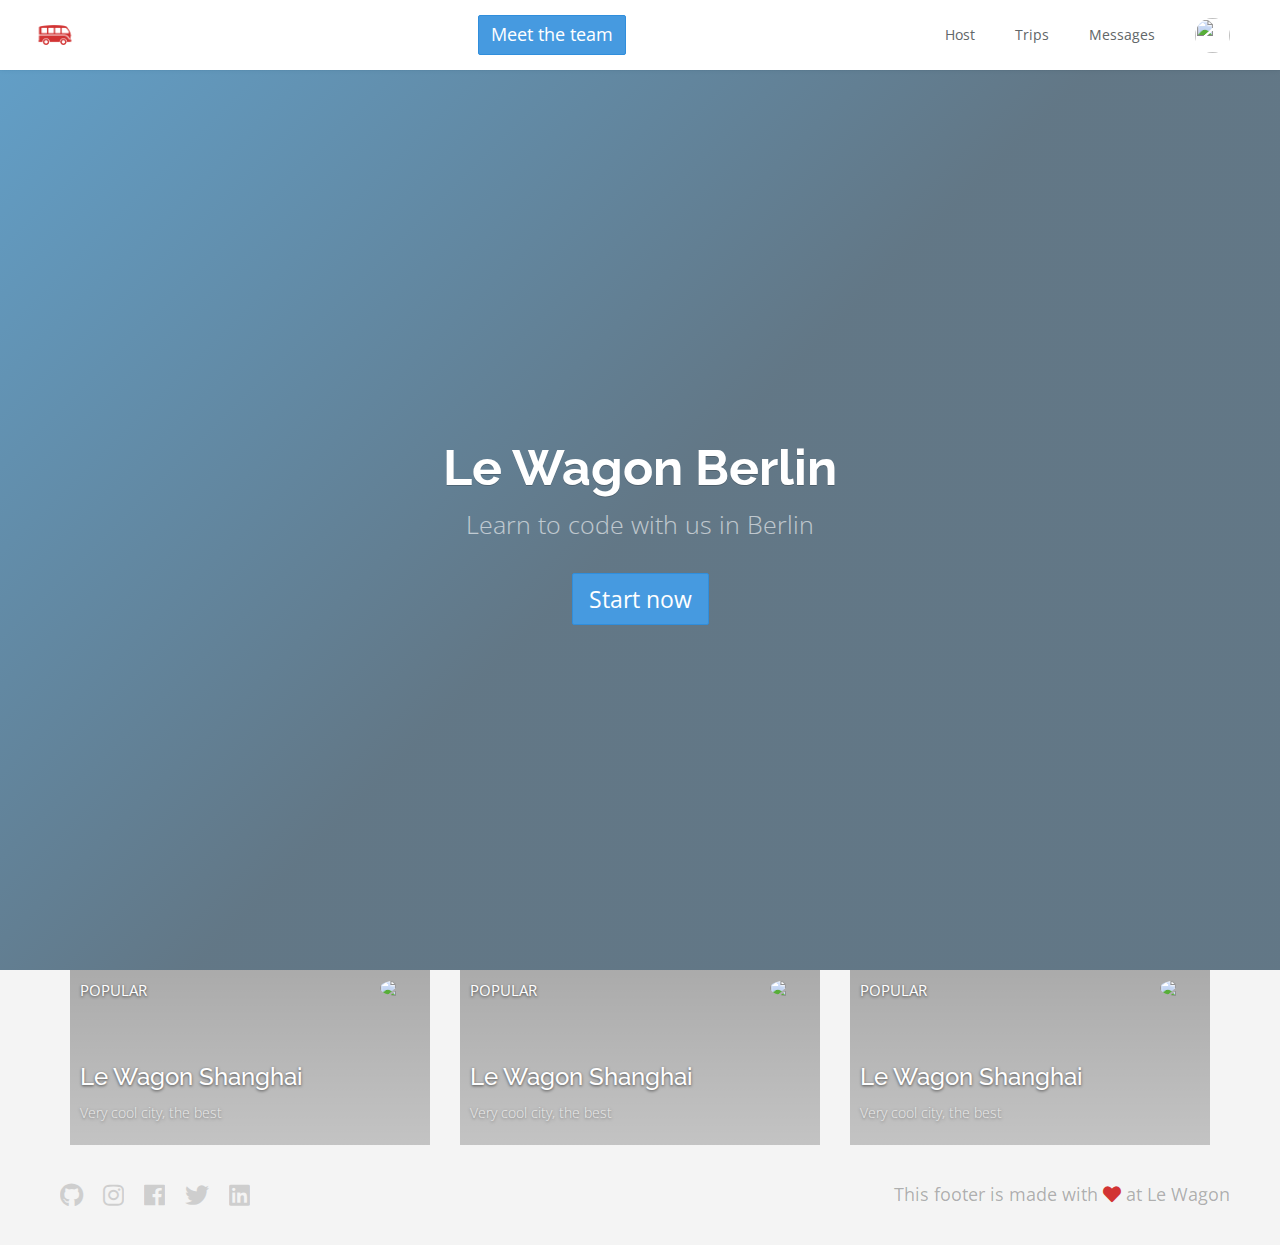
==== commit e56b9860: "Automated commit at 2018-10-29 17:15:12 UTC by middleman-deploy 2.0.0-alpha" ====
--- a/index.html
+++ b/index.html
@@ -7,12 +7,108 @@
           content="width=device-width, initial-scale=1, shrink-to-fit=no">
     <!-- Use the title from a page's frontmatter if it has one -->
     <title>Le Wagon - Middleman</title>
-    <link href="stylesheets/application-2da639f4.css" rel="stylesheet" />
+    <link href="stylesheets/application-e8992ced.css" rel="stylesheet" />
     <script src="javascripts/application-93de88c9.js"></script>
     <link href="images/favicon-f15af148.png" rel="icon" type="image/png" />
   </head>
   <body>
-    <div id="home">
+    <div class="navbar-wagon">
+  <!-- Logo -->
+  <a href="/" class="navbar-wagon-brand">
+    <!-- <img src="images/logo-acc9c0ec.png" alt="logo"> -->
+    <img src="images/logo-acc9c0ec.png" id="logo" alt="Logo" />
+  </a>
+
+  <a href="team.html" class="btn btn-primary">Meet the team</a>
+
+  <!-- Right Navigation -->
+  <div class="navbar-wagon-right hidden-xs hidden-sm">
+
+    <a href="" class="navbar-wagon-item navbar-wagon-link">Host</a>
+    <a href="" class="navbar-wagon-item navbar-wagon-link">Trips</a>
+    <a href="" class="navbar-wagon-item navbar-wagon-link">Messages</a>
+
+    <!-- Profile picture with dropdown list -->
+    <div class="navbar-wagon-item">
+      <div class="dropdown">
+        <img src="https://kitt.lewagon.com/placeholder/users/ssaunier" class="avatar dropdown-toggle" id="navbar-wagon-menu" data-toggle="dropdown">
+        <ul class="dropdown-menu dropdown-menu-right navbar-wagon-dropdown-menu">
+          <li><a href="#">Profile</a></li>
+          <li><a href="#">Dashboard</a></li>
+          <li><a href="#">Log Out</a></li>
+        </ul>
+      </div>
+    </div>
+  </div>
+
+  <!-- Dropdown appearing on mobile only -->
+  <div class="navbar-wagon-item hidden-md hidden-lg">
+    <div class="dropdown">
+      <i class="fa fa-bars dropdown-toggle" data-toggle="dropdown"></i>
+      <ul class="dropdown-menu dropdown-menu-right navbar-wagon-dropdown-menu">
+        <li><a href="#">Host</a></li>
+        <li><a href="#">Trips</a></li>
+        <li><a href="#">Messagese</a></li>
+      </ul>
+    </div>
+  </div>
+</div>
+
+    
+
+<div class="banner" style="background-image: linear-gradient(-225deg, rgba(0,101,168,0.6) 0%, rgba(0,36,61,0.6) 50%), url('https://kitt.lewagon.com/placeholder/cities/berlin');">
+  <div class="banner-content">
+    <h1>Le Wagon Berlin</h1>
+    <p>Learn to code with us in Berlin</p>
+    <a class="btn btn-primary btn-lg">Start now</a>
+  </div>
+</div>
+
+<div class="container">
+  <div class="row">
+    <div class="col-xs-12 col-sm-4">
+
+      <div class="card" style="background-image: linear-gradient(rgba(0,0,0,0.3), rgba(0,0,0,0.2)), url('https://kitt.lewagon.com/placeholder/cities/shanghai');">
+        <div class="card-category">Popular</div>
+        <div class="card-description">
+          <h2>Le Wagon Shanghai</h2>
+          <p>Very cool city, the best</p>
+        </div>
+        <img class="card-user" src="https://kitt.lewagon.com/placeholder/users/tgenaitay">
+        <a class="card-link" href="#" ></a>
+      </div>
+    </div>
+    <div class="col-xs-12 col-sm-4">
+
+      <div class="card" style="background-image: linear-gradient(rgba(0,0,0,0.3), rgba(0,0,0,0.2)), url('https://kitt.lewagon.com/placeholder/cities/shanghai');">
+        <div class="card-category">Popular</div>
+        <div class="card-description">
+          <h2>Le Wagon Shanghai</h2>
+          <p>Very cool city, the best</p>
+        </div>
+        <img class="card-user" src="https://kitt.lewagon.com/placeholder/users/tgenaitay">
+        <a class="card-link" href="#" ></a>
+      </div>
+    </div>
+    <div class="col-xs-12 col-sm-4">
+
+      <div class="card" style="background-image: linear-gradient(rgba(0,0,0,0.3), rgba(0,0,0,0.2)), url('https://kitt.lewagon.com/placeholder/cities/shanghai');">
+        <div class="card-category">Popular</div>
+        <div class="card-description">
+          <h2>Le Wagon Shanghai</h2>
+          <p>Very cool city, the best</p>
+        </div>
+        <img class="card-user" src="https://kitt.lewagon.com/placeholder/users/tgenaitay">
+        <a class="card-link" href="#" ></a>
+      </div>
+    </div>
+  </div>
+</div>
+
+
+<!-- what is below was initially taking up the page -->
+
+<!-- <div id="home">
   <div class="home-content">
     <img src="images/logo-acc9c0ec.png" width="200" alt="Logo" />
     <p>
@@ -21,6 +117,19 @@
     <p class="about">
       <a href="about.html">More about this template</a>
     </p>
+  </div> -->
+</div>
+  <!-- this takes us back to index.html -->
+    <div class="footer">
+  <div class="footer-links">
+    <a href="#"><i class="fab fa-github"></i></a>
+    <a href="#"><i class="fab fa-instagram"></i></a>
+    <a href="#"><i class="fab fa-facebook"></i></a>
+    <a href="#"><i class="fab fa-twitter"></i></a>
+    <a href="#"><i class="fab fa-linkedin"></i></a>
+  </div>
+  <div class="footer-copyright">
+    This footer is made with <i class="fa fa-heart"></i> at Le Wagon
   </div>
 </div>
 
--- a/stylesheets/application-e8992ced.css
+++ b/stylesheets/application-e8992ced.css
@@ -0,0 +1,8 @@
+@import url("https://fonts.googleapis.com/css?family=Open+Sans:400,300,700|Raleway:400,100,300,700,500");/*!
+ * Bootstrap v3.3.7 (http://getbootstrap.com)
+ * Copyright 2011-2016 Twitter, Inc.
+ * Licensed under MIT (https://github.com/twbs/bootstrap/blob/master/LICENSE)
+ *//*! normalize.css v3.0.3 | MIT License | github.com/necolas/normalize.css */html{font-family:sans-serif;-ms-text-size-adjust:100%;-webkit-text-size-adjust:100%}body{margin:0}article,aside,details,figcaption,figure,footer,header,hgroup,main,menu,nav,section,summary{display:block}audio,canvas,progress,video{display:inline-block;vertical-align:baseline}audio:not([controls]){display:none;height:0}[hidden],template{display:none}a{background-color:transparent}a:active,a:hover{outline:0}abbr[title]{border-bottom:1px dotted}b,strong{font-weight:bold}dfn{font-style:italic}h1{font-size:2em;margin:0.67em 0}mark{background:#ff0;color:#000}small{font-size:80%}sub,sup{font-size:75%;line-height:0;position:relative;vertical-align:baseline}sup{top:-0.5em}sub{bottom:-0.25em}img{border:0}svg:not(:root){overflow:hidden}figure{margin:1em 40px}hr{-webkit-box-sizing:content-box;box-sizing:content-box;height:0}pre{overflow:auto}code,kbd,pre,samp{font-family:monospace, monospace;font-size:1em}button,input,optgroup,select,textarea{color:inherit;font:inherit;margin:0}button{overflow:visible}button,select{text-transform:none}button,html input[type="button"],input[type="reset"],input[type="submit"]{-webkit-appearance:button;cursor:pointer}button[disabled],html input[disabled]{cursor:default}button::-moz-focus-inner,input::-moz-focus-inner{border:0;padding:0}input{line-height:normal}input[type="checkbox"],input[type="radio"]{-webkit-box-sizing:border-box;box-sizing:border-box;padding:0}input[type="number"]::-webkit-inner-spin-button,input[type="number"]::-webkit-outer-spin-button{height:auto}input[type="search"]{-webkit-appearance:textfield;-webkit-box-sizing:content-box;box-sizing:content-box}input[type="search"]::-webkit-search-cancel-button,input[type="search"]::-webkit-search-decoration{-webkit-appearance:none}fieldset{border:1px solid #c0c0c0;margin:0 2px;padding:0.35em 0.625em 0.75em}legend{border:0;padding:0}textarea{overflow:auto}optgroup{font-weight:bold}table{border-collapse:collapse;border-spacing:0}td,th{padding:0}/*! Source: https://github.com/h5bp/html5-boilerplate/blob/master/src/css/main.css */@media print{*,*:before,*:after{background:transparent !important;color:#000 !important;-webkit-box-shadow:none !important;box-shadow:none !important;text-shadow:none !important}a,a:visited{text-decoration:underline}a[href]:after{content:" (" attr(href) ")"}abbr[title]:after{content:" (" attr(title) ")"}a[href^="#"]:after,a[href^="javascript:"]:after{content:""}pre,blockquote{border:1px solid #999;page-break-inside:avoid}thead{display:table-header-group}tr,img{page-break-inside:avoid}img{max-width:100% !important}p,h2,h3{orphans:3;widows:3}h2,h3{page-break-after:avoid}.navbar{display:none}.btn>.caret,.dropup>.btn>.caret{border-top-color:#000 !important}.label{border:1px solid #000}.table{border-collapse:collapse !important}.table td,.table th{background-color:#fff !important}.table-bordered th,.table-bordered td{border:1px solid #ddd !important}}@font-face{font-family:'Glyphicons Halflings';src:url("../assets/bootstrap/glyphicons-halflings-regular-86b6f62b.eot");src:url("../assets/bootstrap/glyphicons-halflings-regular-86b6f62b.eot?#iefix") format("embedded-opentype"),url("../assets/bootstrap/glyphicons-halflings-regular-ca35b697.woff2") format("woff2"),url("../assets/bootstrap/glyphicons-halflings-regular-278e49a8.woff") format("woff"),url("../assets/bootstrap/glyphicons-halflings-regular-44bc1850.ttf") format("truetype"),url("../assets/bootstrap/glyphicons-halflings-regular-de51a849.svg#glyphicons_halflingsregular") format("svg")}.glyphicon{position:relative;top:1px;display:inline-block;font-family:'Glyphicons Halflings';font-style:normal;font-weight:normal;line-height:1;-webkit-font-smoothing:antialiased;-moz-osx-font-smoothing:grayscale}.glyphicon-asterisk:before{content:"\002a"}.glyphicon-plus:before{content:"\002b"}.glyphicon-euro:before,.glyphicon-eur:before{content:"\20ac"}.glyphicon-minus:before{content:"\2212"}.glyphicon-cloud:before{content:"\2601"}.glyphicon-envelope:before{content:"\2709"}.glyphicon-pencil:before{content:"\270f"}.glyphicon-glass:before{content:"\e001"}.glyphicon-music:before{content:"\e002"}.glyphicon-search:before{content:"\e003"}.glyphicon-heart:before{content:"\e005"}.glyphicon-star:before{content:"\e006"}.glyphicon-star-empty:before{content:"\e007"}.glyphicon-user:before{content:"\e008"}.glyphicon-film:before{content:"\e009"}.glyphicon-th-large:before{content:"\e010"}.glyphicon-th:before{content:"\e011"}.glyphicon-th-list:before{content:"\e012"}.glyphicon-ok:before{content:"\e013"}.glyphicon-remove:before{content:"\e014"}.glyphicon-zoom-in:before{content:"\e015"}.glyphicon-zoom-out:before{content:"\e016"}.glyphicon-off:before{content:"\e017"}.glyphicon-signal:before{content:"\e018"}.glyphicon-cog:before{content:"\e019"}.glyphicon-trash:before{content:"\e020"}.glyphicon-home:before{content:"\e021"}.glyphicon-file:before{content:"\e022"}.glyphicon-time:before{content:"\e023"}.glyphicon-road:before{content:"\e024"}.glyphicon-download-alt:before{content:"\e025"}.glyphicon-download:before{content:"\e026"}.glyphicon-upload:before{content:"\e027"}.glyphicon-inbox:before{content:"\e028"}.glyphicon-play-circle:before{content:"\e029"}.glyphicon-repeat:before{content:"\e030"}.glyphicon-refresh:before{content:"\e031"}.glyphicon-list-alt:before{content:"\e032"}.glyphicon-lock:before{content:"\e033"}.glyphicon-flag:before{content:"\e034"}.glyphicon-headphones:before{content:"\e035"}.glyphicon-volume-off:before{content:"\e036"}.glyphicon-volume-down:before{content:"\e037"}.glyphicon-volume-up:before{content:"\e038"}.glyphicon-qrcode:before{content:"\e039"}.glyphicon-barcode:before{content:"\e040"}.glyphicon-tag:before{content:"\e041"}.glyphicon-tags:before{content:"\e042"}.glyphicon-book:before{content:"\e043"}.glyphicon-bookmark:before{content:"\e044"}.glyphicon-print:before{content:"\e045"}.glyphicon-camera:before{content:"\e046"}.glyphicon-font:before{content:"\e047"}.glyphicon-bold:before{content:"\e048"}.glyphicon-italic:before{content:"\e049"}.glyphicon-text-height:before{content:"\e050"}.glyphicon-text-width:before{content:"\e051"}.glyphicon-align-left:before{content:"\e052"}.glyphicon-align-center:before{content:"\e053"}.glyphicon-align-right:before{content:"\e054"}.glyphicon-align-justify:before{content:"\e055"}.glyphicon-list:before{content:"\e056"}.glyphicon-indent-left:before{content:"\e057"}.glyphicon-indent-right:before{content:"\e058"}.glyphicon-facetime-video:before{content:"\e059"}.glyphicon-picture:before{content:"\e060"}.glyphicon-map-marker:before{content:"\e062"}.glyphicon-adjust:before{content:"\e063"}.glyphicon-tint:before{content:"\e064"}.glyphicon-edit:before{content:"\e065"}.glyphicon-share:before{content:"\e066"}.glyphicon-check:before{content:"\e067"}.glyphicon-move:before{content:"\e068"}.glyphicon-step-backward:before{content:"\e069"}.glyphicon-fast-backward:before{content:"\e070"}.glyphicon-backward:before{content:"\e071"}.glyphicon-play:before{content:"\e072"}.glyphicon-pause:before{content:"\e073"}.glyphicon-stop:before{content:"\e074"}.glyphicon-forward:before{content:"\e075"}.glyphicon-fast-forward:before{content:"\e076"}.glyphicon-step-forward:before{content:"\e077"}.glyphicon-eject:before{content:"\e078"}.glyphicon-chevron-left:before{content:"\e079"}.glyphicon-chevron-right:before{content:"\e080"}.glyphicon-plus-sign:before{content:"\e081"}.glyphicon-minus-sign:before{content:"\e082"}.glyphicon-remove-sign:before{content:"\e083"}.glyphicon-ok-sign:before{content:"\e084"}.glyphicon-question-sign:before{content:"\e085"}.glyphicon-info-sign:before{content:"\e086"}.glyphicon-screenshot:before{content:"\e087"}.glyphicon-remove-circle:before{content:"\e088"}.glyphicon-ok-circle:before{content:"\e089"}.glyphicon-ban-circle:before{content:"\e090"}.glyphicon-arrow-left:before{content:"\e091"}.glyphicon-arrow-right:before{content:"\e092"}.glyphicon-arrow-up:before{content:"\e093"}.glyphicon-arrow-down:before{content:"\e094"}.glyphicon-share-alt:before{content:"\e095"}.glyphicon-resize-full:before{content:"\e096"}.glyphicon-resize-small:before{content:"\e097"}.glyphicon-exclamation-sign:before{content:"\e101"}.glyphicon-gift:before{content:"\e102"}.glyphicon-leaf:before{content:"\e103"}.glyphicon-fire:before{content:"\e104"}.glyphicon-eye-open:before{content:"\e105"}.glyphicon-eye-close:before{content:"\e106"}.glyphicon-warning-sign:before{content:"\e107"}.glyphicon-plane:before{content:"\e108"}.glyphicon-calendar:before{content:"\e109"}.glyphicon-random:before{content:"\e110"}.glyphicon-comment:before{content:"\e111"}.glyphicon-magnet:before{content:"\e112"}.glyphicon-chevron-up:before{content:"\e113"}.glyphicon-chevron-down:before{content:"\e114"}.glyphicon-retweet:before{content:"\e115"}.glyphicon-shopping-cart:before{content:"\e116"}.glyphicon-folder-close:before{content:"\e117"}.glyphicon-folder-open:before{content:"\e118"}.glyphicon-resize-vertical:before{content:"\e119"}.glyphicon-resize-horizontal:before{content:"\e120"}.glyphicon-hdd:before{content:"\e121"}.glyphicon-bullhorn:before{content:"\e122"}.glyphicon-bell:before{content:"\e123"}.glyphicon-certificate:before{content:"\e124"}.glyphicon-thumbs-up:before{content:"\e125"}.glyphicon-thumbs-down:before{content:"\e126"}.glyphicon-hand-right:before{content:"\e127"}.glyphicon-hand-left:before{content:"\e128"}.glyphicon-hand-up:before{content:"\e129"}.glyphicon-hand-down:before{content:"\e130"}.glyphicon-circle-arrow-right:before{content:"\e131"}.glyphicon-circle-arrow-left:before{content:"\e132"}.glyphicon-circle-arrow-up:before{content:"\e133"}.glyphicon-circle-arrow-down:before{content:"\e134"}.glyphicon-globe:before{content:"\e135"}.glyphicon-wrench:before{content:"\e136"}.glyphicon-tasks:before{content:"\e137"}.glyphicon-filter:before{content:"\e138"}.glyphicon-briefcase:before{content:"\e139"}.glyphicon-fullscreen:before{content:"\e140"}.glyphicon-dashboard:before{content:"\e141"}.glyphicon-paperclip:before{content:"\e142"}.glyphicon-heart-empty:before{content:"\e143"}.glyphicon-link:before{content:"\e144"}.glyphicon-phone:before{content:"\e145"}.glyphicon-pushpin:before{content:"\e146"}.glyphicon-usd:before{content:"\e148"}.glyphicon-gbp:before{content:"\e149"}.glyphicon-sort:before{content:"\e150"}.glyphicon-sort-by-alphabet:before{content:"\e151"}.glyphicon-sort-by-alphabet-alt:before{content:"\e152"}.glyphicon-sort-by-order:before{content:"\e153"}.glyphicon-sort-by-order-alt:before{content:"\e154"}.glyphicon-sort-by-attributes:before{content:"\e155"}.glyphicon-sort-by-attributes-alt:before{content:"\e156"}.glyphicon-unchecked:before{content:"\e157"}.glyphicon-expand:before{content:"\e158"}.glyphicon-collapse-down:before{content:"\e159"}.glyphicon-collapse-up:before{content:"\e160"}.glyphicon-log-in:before{content:"\e161"}.glyphicon-flash:before{content:"\e162"}.glyphicon-log-out:before{content:"\e163"}.glyphicon-new-window:before{content:"\e164"}.glyphicon-record:before{content:"\e165"}.glyphicon-save:before{content:"\e166"}.glyphicon-open:before{content:"\e167"}.glyphicon-saved:before{content:"\e168"}.glyphicon-import:before{content:"\e169"}.glyphicon-export:before{content:"\e170"}.glyphicon-send:before{content:"\e171"}.glyphicon-floppy-disk:before{content:"\e172"}.glyphicon-floppy-saved:before{content:"\e173"}.glyphicon-floppy-remove:before{content:"\e174"}.glyphicon-floppy-save:before{content:"\e175"}.glyphicon-floppy-open:before{content:"\e176"}.glyphicon-credit-card:before{content:"\e177"}.glyphicon-transfer:before{content:"\e178"}.glyphicon-cutlery:before{content:"\e179"}.glyphicon-header:before{content:"\e180"}.glyphicon-compressed:before{content:"\e181"}.glyphicon-earphone:before{content:"\e182"}.glyphicon-phone-alt:before{content:"\e183"}.glyphicon-tower:before{content:"\e184"}.glyphicon-stats:before{content:"\e185"}.glyphicon-sd-video:before{content:"\e186"}.glyphicon-hd-video:before{content:"\e187"}.glyphicon-subtitles:before{content:"\e188"}.glyphicon-sound-stereo:before{content:"\e189"}.glyphicon-sound-dolby:before{content:"\e190"}.glyphicon-sound-5-1:before{content:"\e191"}.glyphicon-sound-6-1:before{content:"\e192"}.glyphicon-sound-7-1:before{content:"\e193"}.glyphicon-copyright-mark:before{content:"\e194"}.glyphicon-registration-mark:before{content:"\e195"}.glyphicon-cloud-download:before{content:"\e197"}.glyphicon-cloud-upload:before{content:"\e198"}.glyphicon-tree-conifer:before{content:"\e199"}.glyphicon-tree-deciduous:before{content:"\e200"}.glyphicon-cd:before{content:"\e201"}.glyphicon-save-file:before{content:"\e202"}.glyphicon-open-file:before{content:"\e203"}.glyphicon-level-up:before{content:"\e204"}.glyphicon-copy:before{content:"\e205"}.glyphicon-paste:before{content:"\e206"}.glyphicon-alert:before{content:"\e209"}.glyphicon-equalizer:before{content:"\e210"}.glyphicon-king:before{content:"\e211"}.glyphicon-queen:before{content:"\e212"}.glyphicon-pawn:before{content:"\e213"}.glyphicon-bishop:before{content:"\e214"}.glyphicon-knight:before{content:"\e215"}.glyphicon-baby-formula:before{content:"\e216"}.glyphicon-tent:before{content:"\26fa"}.glyphicon-blackboard:before{content:"\e218"}.glyphicon-bed:before{content:"\e219"}.glyphicon-apple:before{content:"\f8ff"}.glyphicon-erase:before{content:"\e221"}.glyphicon-hourglass:before{content:"\231b"}.glyphicon-lamp:before{content:"\e223"}.glyphicon-duplicate:before{content:"\e224"}.glyphicon-piggy-bank:before{content:"\e225"}.glyphicon-scissors:before{content:"\e226"}.glyphicon-bitcoin:before{content:"\e227"}.glyphicon-btc:before{content:"\e227"}.glyphicon-xbt:before{content:"\e227"}.glyphicon-yen:before{content:"\00a5"}.glyphicon-jpy:before{content:"\00a5"}.glyphicon-ruble:before{content:"\20bd"}.glyphicon-rub:before{content:"\20bd"}.glyphicon-scale:before{content:"\e230"}.glyphicon-ice-lolly:before{content:"\e231"}.glyphicon-ice-lolly-tasted:before{content:"\e232"}.glyphicon-education:before{content:"\e233"}.glyphicon-option-horizontal:before{content:"\e234"}.glyphicon-option-vertical:before{content:"\e235"}.glyphicon-menu-hamburger:before{content:"\e236"}.glyphicon-modal-window:before{content:"\e237"}.glyphicon-oil:before{content:"\e238"}.glyphicon-grain:before{content:"\e239"}.glyphicon-sunglasses:before{content:"\e240"}.glyphicon-text-size:before{content:"\e241"}.glyphicon-text-color:before{content:"\e242"}.glyphicon-text-background:before{content:"\e243"}.glyphicon-object-align-top:before{content:"\e244"}.glyphicon-object-align-bottom:before{content:"\e245"}.glyphicon-object-align-horizontal:before{content:"\e246"}.glyphicon-object-align-left:before{content:"\e247"}.glyphicon-object-align-vertical:before{content:"\e248"}.glyphicon-object-align-right:before{content:"\e249"}.glyphicon-triangle-right:before{content:"\e250"}.glyphicon-triangle-left:before{content:"\e251"}.glyphicon-triangle-bottom:before{content:"\e252"}.glyphicon-triangle-top:before{content:"\e253"}.glyphicon-console:before{content:"\e254"}.glyphicon-superscript:before{content:"\e255"}.glyphicon-subscript:before{content:"\e256"}.glyphicon-menu-left:before{content:"\e257"}.glyphicon-menu-right:before{content:"\e258"}.glyphicon-menu-down:before{content:"\e259"}.glyphicon-menu-up:before{content:"\e260"}*{-webkit-box-sizing:border-box;box-sizing:border-box}*:before,*:after{-webkit-box-sizing:border-box;box-sizing:border-box}html{font-size:10px;-webkit-tap-highlight-color:transparent}body{font-family:"Open Sans", "Helvetica", "sans-serif";font-size:18px;line-height:1.42857143;color:#333333;background-color:#F4F4F4}input,button,select,textarea{font-family:inherit;font-size:inherit;line-height:inherit}a{color:#469AE0;text-decoration:none}a:hover,a:focus{color:#1f74ba;text-decoration:underline}a:focus{outline:5px auto -webkit-focus-ring-color;outline-offset:-2px}figure{margin:0}img{vertical-align:middle}.img-responsive{display:block;max-width:100%;height:auto}.img-rounded{border-radius:2px}.img-thumbnail{padding:4px;line-height:1.42857143;background-color:#F4F4F4;border:1px solid #ddd;border-radius:2px;-webkit-transition:all 0.2s ease-in-out;transition:all 0.2s ease-in-out;display:inline-block;max-width:100%;height:auto}.img-circle{border-radius:50%}hr{margin-top:25px;margin-bottom:25px;border:0;border-top:1px solid #eeeeee}.sr-only{position:absolute;width:1px;height:1px;margin:-1px;padding:0;overflow:hidden;clip:rect(0, 0, 0, 0);border:0}.sr-only-focusable:active,.sr-only-focusable:focus{position:static;width:auto;height:auto;margin:0;overflow:visible;clip:auto}[role="button"]{cursor:pointer}h1,h2,h3,h4,h5,h6,.h1,.h2,.h3,.h4,.h5,.h6{font-family:"Raleway", "Helvetica", "sans-serif";font-weight:500;line-height:1.1;color:inherit}h1 small,h1 .small,h2 small,h2 .small,h3 small,h3 .small,h4 small,h4 .small,h5 small,h5 .small,h6 small,h6 .small,.h1 small,.h1 .small,.h2 small,.h2 .small,.h3 small,.h3 .small,.h4 small,.h4 .small,.h5 small,.h5 .small,.h6 small,.h6 .small{font-weight:normal;line-height:1;color:#777777}h1,.h1,h2,.h2,h3,.h3{margin-top:25px;margin-bottom:12.5px}h1 small,h1 .small,.h1 small,.h1 .small,h2 small,h2 .small,.h2 small,.h2 .small,h3 small,h3 .small,.h3 small,.h3 .small{font-size:65%}h4,.h4,h5,.h5,h6,.h6{margin-top:12.5px;margin-bottom:12.5px}h4 small,h4 .small,.h4 small,.h4 .small,h5 small,h5 .small,.h5 small,.h5 .small,h6 small,h6 .small,.h6 small,.h6 .small{font-size:75%}h1,.h1{font-size:46px}h2,.h2{font-size:38px}h3,.h3{font-size:31px}h4,.h4{font-size:23px}h5,.h5{font-size:18px}h6,.h6{font-size:16px}p{margin:0 0 12.5px}.lead{margin-bottom:25px;font-size:20px;font-weight:300;line-height:1.4}@media (min-width: 768px){.lead{font-size:27px}}small,.small{font-size:88%}mark,.mark{background-color:#fcf8e3;padding:.2em}.text-left{text-align:left}.text-right{text-align:right}.text-center{text-align:center}.text-justify{text-align:justify}.text-nowrap{white-space:nowrap}.text-lowercase{text-transform:lowercase}.text-uppercase,.initialism{text-transform:uppercase}.text-capitalize{text-transform:capitalize}.text-muted{color:#777777}.text-primary{color:#469AE0}a.text-primary:hover,a.text-primary:focus{color:#2381d0}.text-success{color:#3c763d}a.text-success:hover,a.text-success:focus{color:#2b542c}.text-info{color:#31708f}a.text-info:hover,a.text-info:focus{color:#245269}.text-warning{color:#8a6d3b}a.text-warning:hover,a.text-warning:focus{color:#66512c}.text-danger{color:#a94442}a.text-danger:hover,a.text-danger:focus{color:#843534}.bg-primary{color:#fff}.bg-primary{background-color:#469AE0}a.bg-primary:hover,a.bg-primary:focus{background-color:#2381d0}.bg-success{background-color:#dff0d8}a.bg-success:hover,a.bg-success:focus{background-color:#c1e2b3}.bg-info{background-color:#d9edf7}a.bg-info:hover,a.bg-info:focus{background-color:#afd9ee}.bg-warning{background-color:#fcf8e3}a.bg-warning:hover,a.bg-warning:focus{background-color:#f7ecb5}.bg-danger{background-color:#f2dede}a.bg-danger:hover,a.bg-danger:focus{background-color:#e4b9b9}.page-header{padding-bottom:11.5px;margin:50px 0 25px;border-bottom:1px solid #eeeeee}ul,ol{margin-top:0;margin-bottom:12.5px}ul ul,ul ol,ol ul,ol ol{margin-bottom:0}.list-unstyled{padding-left:0;list-style:none}.list-inline{padding-left:0;list-style:none;margin-left:-5px}.list-inline>li{display:inline-block;padding-left:5px;padding-right:5px}dl{margin-top:0;margin-bottom:25px}dt,dd{line-height:1.42857143}dt{font-weight:bold}dd{margin-left:0}.dl-horizontal dd:before,.dl-horizontal dd:after{content:" ";display:table}.dl-horizontal dd:after{clear:both}@media (min-width: 768px){.dl-horizontal dt{float:left;width:160px;clear:left;text-align:right;overflow:hidden;text-overflow:ellipsis;white-space:nowrap}.dl-horizontal dd{margin-left:180px}}abbr[title],abbr[data-original-title]{cursor:help;border-bottom:1px dotted #777777}.initialism{font-size:90%}blockquote{padding:12.5px 25px;margin:0 0 25px;font-size:22.5px;border-left:5px solid #eeeeee}blockquote p:last-child,blockquote ul:last-child,blockquote ol:last-child{margin-bottom:0}blockquote footer,blockquote small,blockquote .small{display:block;font-size:80%;line-height:1.42857143;color:#777777}blockquote footer:before,blockquote small:before,blockquote .small:before{content:'\2014 \00A0'}.blockquote-reverse,blockquote.pull-right{padding-right:15px;padding-left:0;border-right:5px solid #eeeeee;border-left:0;text-align:right}.blockquote-reverse footer:before,.blockquote-reverse small:before,.blockquote-reverse .small:before,blockquote.pull-right footer:before,blockquote.pull-right small:before,blockquote.pull-right .small:before{content:''}.blockquote-reverse footer:after,.blockquote-reverse small:after,.blockquote-reverse .small:after,blockquote.pull-right footer:after,blockquote.pull-right small:after,blockquote.pull-right .small:after{content:'\00A0 \2014'}address{margin-bottom:25px;font-style:normal;line-height:1.42857143}code,kbd,pre,samp{font-family:Menlo, Monaco, Consolas, "Courier New", monospace}code{padding:2px 4px;font-size:90%;color:#c7254e;background-color:#f9f2f4;border-radius:2px}kbd{padding:2px 4px;font-size:90%;color:#fff;background-color:#333;border-radius:2px;-webkit-box-shadow:inset 0 -1px 0 rgba(0,0,0,0.25);box-shadow:inset 0 -1px 0 rgba(0,0,0,0.25)}kbd kbd{padding:0;font-size:100%;font-weight:bold;-webkit-box-shadow:none;box-shadow:none}pre{display:block;padding:12px;margin:0 0 12.5px;font-size:17px;line-height:1.42857143;word-break:break-all;word-wrap:break-word;color:#333333;background-color:#f5f5f5;border:1px solid #ccc;border-radius:2px}pre code{padding:0;font-size:inherit;color:inherit;white-space:pre-wrap;background-color:transparent;border-radius:0}.pre-scrollable{max-height:340px;overflow-y:scroll}.container{margin-right:auto;margin-left:auto;padding-left:15px;padding-right:15px}.container:before,.container:after{content:" ";display:table}.container:after{clear:both}@media (min-width: 768px){.container{width:750px}}@media (min-width: 992px){.container{width:970px}}@media (min-width: 1200px){.container{width:1170px}}.container-fluid{margin-right:auto;margin-left:auto;padding-left:15px;padding-right:15px}.container-fluid:before,.container-fluid:after{content:" ";display:table}.container-fluid:after{clear:both}.row{margin-left:-15px;margin-right:-15px}.row:before,.row:after{content:" ";display:table}.row:after{clear:both}.col-xs-1,.col-sm-1,.col-md-1,.col-lg-1,.col-xs-2,.col-sm-2,.col-md-2,.col-lg-2,.col-xs-3,.col-sm-3,.col-md-3,.col-lg-3,.col-xs-4,.col-sm-4,.col-md-4,.col-lg-4,.col-xs-5,.col-sm-5,.col-md-5,.col-lg-5,.col-xs-6,.col-sm-6,.col-md-6,.col-lg-6,.col-xs-7,.col-sm-7,.col-md-7,.col-lg-7,.col-xs-8,.col-sm-8,.col-md-8,.col-lg-8,.col-xs-9,.col-sm-9,.col-md-9,.col-lg-9,.col-xs-10,.col-sm-10,.col-md-10,.col-lg-10,.col-xs-11,.col-sm-11,.col-md-11,.col-lg-11,.col-xs-12,.col-sm-12,.col-md-12,.col-lg-12{position:relative;min-height:1px;padding-left:15px;padding-right:15px}.col-xs-1,.col-xs-2,.col-xs-3,.col-xs-4,.col-xs-5,.col-xs-6,.col-xs-7,.col-xs-8,.col-xs-9,.col-xs-10,.col-xs-11,.col-xs-12{float:left}.col-xs-1{width:8.33333333%}.col-xs-2{width:16.66666667%}.col-xs-3{width:25%}.col-xs-4{width:33.33333333%}.col-xs-5{width:41.66666667%}.col-xs-6{width:50%}.col-xs-7{width:58.33333333%}.col-xs-8{width:66.66666667%}.col-xs-9{width:75%}.col-xs-10{width:83.33333333%}.col-xs-11{width:91.66666667%}.col-xs-12{width:100%}.col-xs-pull-0{right:auto}.col-xs-pull-1{right:8.33333333%}.col-xs-pull-2{right:16.66666667%}.col-xs-pull-3{right:25%}.col-xs-pull-4{right:33.33333333%}.col-xs-pull-5{right:41.66666667%}.col-xs-pull-6{right:50%}.col-xs-pull-7{right:58.33333333%}.col-xs-pull-8{right:66.66666667%}.col-xs-pull-9{right:75%}.col-xs-pull-10{right:83.33333333%}.col-xs-pull-11{right:91.66666667%}.col-xs-pull-12{right:100%}.col-xs-push-0{left:auto}.col-xs-push-1{left:8.33333333%}.col-xs-push-2{left:16.66666667%}.col-xs-push-3{left:25%}.col-xs-push-4{left:33.33333333%}.col-xs-push-5{left:41.66666667%}.col-xs-push-6{left:50%}.col-xs-push-7{left:58.33333333%}.col-xs-push-8{left:66.66666667%}.col-xs-push-9{left:75%}.col-xs-push-10{left:83.33333333%}.col-xs-push-11{left:91.66666667%}.col-xs-push-12{left:100%}.col-xs-offset-0{margin-left:0%}.col-xs-offset-1{margin-left:8.33333333%}.col-xs-offset-2{margin-left:16.66666667%}.col-xs-offset-3{margin-left:25%}.col-xs-offset-4{margin-left:33.33333333%}.col-xs-offset-5{margin-left:41.66666667%}.col-xs-offset-6{margin-left:50%}.col-xs-offset-7{margin-left:58.33333333%}.col-xs-offset-8{margin-left:66.66666667%}.col-xs-offset-9{margin-left:75%}.col-xs-offset-10{margin-left:83.33333333%}.col-xs-offset-11{margin-left:91.66666667%}.col-xs-offset-12{margin-left:100%}@media (min-width: 768px){.col-sm-1,.col-sm-2,.col-sm-3,.col-sm-4,.col-sm-5,.col-sm-6,.col-sm-7,.col-sm-8,.col-sm-9,.col-sm-10,.col-sm-11,.col-sm-12{float:left}.col-sm-1{width:8.33333333%}.col-sm-2{width:16.66666667%}.col-sm-3{width:25%}.col-sm-4{width:33.33333333%}.col-sm-5{width:41.66666667%}.col-sm-6{width:50%}.col-sm-7{width:58.33333333%}.col-sm-8{width:66.66666667%}.col-sm-9{width:75%}.col-sm-10{width:83.33333333%}.col-sm-11{width:91.66666667%}.col-sm-12{width:100%}.col-sm-pull-0{right:auto}.col-sm-pull-1{right:8.33333333%}.col-sm-pull-2{right:16.66666667%}.col-sm-pull-3{right:25%}.col-sm-pull-4{right:33.33333333%}.col-sm-pull-5{right:41.66666667%}.col-sm-pull-6{right:50%}.col-sm-pull-7{right:58.33333333%}.col-sm-pull-8{right:66.66666667%}.col-sm-pull-9{right:75%}.col-sm-pull-10{right:83.33333333%}.col-sm-pull-11{right:91.66666667%}.col-sm-pull-12{right:100%}.col-sm-push-0{left:auto}.col-sm-push-1{left:8.33333333%}.col-sm-push-2{left:16.66666667%}.col-sm-push-3{left:25%}.col-sm-push-4{left:33.33333333%}.col-sm-push-5{left:41.66666667%}.col-sm-push-6{left:50%}.col-sm-push-7{left:58.33333333%}.col-sm-push-8{left:66.66666667%}.col-sm-push-9{left:75%}.col-sm-push-10{left:83.33333333%}.col-sm-push-11{left:91.66666667%}.col-sm-push-12{left:100%}.col-sm-offset-0{margin-left:0%}.col-sm-offset-1{margin-left:8.33333333%}.col-sm-offset-2{margin-left:16.66666667%}.col-sm-offset-3{margin-left:25%}.col-sm-offset-4{margin-left:33.33333333%}.col-sm-offset-5{margin-left:41.66666667%}.col-sm-offset-6{margin-left:50%}.col-sm-offset-7{margin-left:58.33333333%}.col-sm-offset-8{margin-left:66.66666667%}.col-sm-offset-9{margin-left:75%}.col-sm-offset-10{margin-left:83.33333333%}.col-sm-offset-11{margin-left:91.66666667%}.col-sm-offset-12{margin-left:100%}}@media (min-width: 992px){.col-md-1,.col-md-2,.col-md-3,.col-md-4,.col-md-5,.col-md-6,.col-md-7,.col-md-8,.col-md-9,.col-md-10,.col-md-11,.col-md-12{float:left}.col-md-1{width:8.33333333%}.col-md-2{width:16.66666667%}.col-md-3{width:25%}.col-md-4{width:33.33333333%}.col-md-5{width:41.66666667%}.col-md-6{width:50%}.col-md-7{width:58.33333333%}.col-md-8{width:66.66666667%}.col-md-9{width:75%}.col-md-10{width:83.33333333%}.col-md-11{width:91.66666667%}.col-md-12{width:100%}.col-md-pull-0{right:auto}.col-md-pull-1{right:8.33333333%}.col-md-pull-2{right:16.66666667%}.col-md-pull-3{right:25%}.col-md-pull-4{right:33.33333333%}.col-md-pull-5{right:41.66666667%}.col-md-pull-6{right:50%}.col-md-pull-7{right:58.33333333%}.col-md-pull-8{right:66.66666667%}.col-md-pull-9{right:75%}.col-md-pull-10{right:83.33333333%}.col-md-pull-11{right:91.66666667%}.col-md-pull-12{right:100%}.col-md-push-0{left:auto}.col-md-push-1{left:8.33333333%}.col-md-push-2{left:16.66666667%}.col-md-push-3{left:25%}.col-md-push-4{left:33.33333333%}.col-md-push-5{left:41.66666667%}.col-md-push-6{left:50%}.col-md-push-7{left:58.33333333%}.col-md-push-8{left:66.66666667%}.col-md-push-9{left:75%}.col-md-push-10{left:83.33333333%}.col-md-push-11{left:91.66666667%}.col-md-push-12{left:100%}.col-md-offset-0{margin-left:0%}.col-md-offset-1{margin-left:8.33333333%}.col-md-offset-2{margin-left:16.66666667%}.col-md-offset-3{margin-left:25%}.col-md-offset-4{margin-left:33.33333333%}.col-md-offset-5{margin-left:41.66666667%}.col-md-offset-6{margin-left:50%}.col-md-offset-7{margin-left:58.33333333%}.col-md-offset-8{margin-left:66.66666667%}.col-md-offset-9{margin-left:75%}.col-md-offset-10{margin-left:83.33333333%}.col-md-offset-11{margin-left:91.66666667%}.col-md-offset-12{margin-left:100%}}@media (min-width: 1200px){.col-lg-1,.col-lg-2,.col-lg-3,.col-lg-4,.col-lg-5,.col-lg-6,.col-lg-7,.col-lg-8,.col-lg-9,.col-lg-10,.col-lg-11,.col-lg-12{float:left}.col-lg-1{width:8.33333333%}.col-lg-2{width:16.66666667%}.col-lg-3{width:25%}.col-lg-4{width:33.33333333%}.col-lg-5{width:41.66666667%}.col-lg-6{width:50%}.col-lg-7{width:58.33333333%}.col-lg-8{width:66.66666667%}.col-lg-9{width:75%}.col-lg-10{width:83.33333333%}.col-lg-11{width:91.66666667%}.col-lg-12{width:100%}.col-lg-pull-0{right:auto}.col-lg-pull-1{right:8.33333333%}.col-lg-pull-2{right:16.66666667%}.col-lg-pull-3{right:25%}.col-lg-pull-4{right:33.33333333%}.col-lg-pull-5{right:41.66666667%}.col-lg-pull-6{right:50%}.col-lg-pull-7{right:58.33333333%}.col-lg-pull-8{right:66.66666667%}.col-lg-pull-9{right:75%}.col-lg-pull-10{right:83.33333333%}.col-lg-pull-11{right:91.66666667%}.col-lg-pull-12{right:100%}.col-lg-push-0{left:auto}.col-lg-push-1{left:8.33333333%}.col-lg-push-2{left:16.66666667%}.col-lg-push-3{left:25%}.col-lg-push-4{left:33.33333333%}.col-lg-push-5{left:41.66666667%}.col-lg-push-6{left:50%}.col-lg-push-7{left:58.33333333%}.col-lg-push-8{left:66.66666667%}.col-lg-push-9{left:75%}.col-lg-push-10{left:83.33333333%}.col-lg-push-11{left:91.66666667%}.col-lg-push-12{left:100%}.col-lg-offset-0{margin-left:0%}.col-lg-offset-1{margin-left:8.33333333%}.col-lg-offset-2{margin-left:16.66666667%}.col-lg-offset-3{margin-left:25%}.col-lg-offset-4{margin-left:33.33333333%}.col-lg-offset-5{margin-left:41.66666667%}.col-lg-offset-6{margin-left:50%}.col-lg-offset-7{margin-left:58.33333333%}.col-lg-offset-8{margin-left:66.66666667%}.col-lg-offset-9{margin-left:75%}.col-lg-offset-10{margin-left:83.33333333%}.col-lg-offset-11{margin-left:91.66666667%}.col-lg-offset-12{margin-left:100%}}table{background-color:transparent}caption{padding-top:8px;padding-bottom:8px;color:#777777;text-align:left}th{text-align:left}.table{width:100%;max-width:100%;margin-bottom:25px}.table>thead>tr>th,.table>thead>tr>td,.table>tbody>tr>th,.table>tbody>tr>td,.table>tfoot>tr>th,.table>tfoot>tr>td{padding:8px;line-height:1.42857143;vertical-align:top;border-top:1px solid #ddd}.table>thead>tr>th{vertical-align:bottom;border-bottom:2px solid #ddd}.table>caption+thead>tr:first-child>th,.table>caption+thead>tr:first-child>td,.table>colgroup+thead>tr:first-child>th,.table>colgroup+thead>tr:first-child>td,.table>thead:first-child>tr:first-child>th,.table>thead:first-child>tr:first-child>td{border-top:0}.table>tbody+tbody{border-top:2px solid #ddd}.table .table{background-color:#F4F4F4}.table-condensed>thead>tr>th,.table-condensed>thead>tr>td,.table-condensed>tbody>tr>th,.table-condensed>tbody>tr>td,.table-condensed>tfoot>tr>th,.table-condensed>tfoot>tr>td{padding:5px}.table-bordered{border:1px solid #ddd}.table-bordered>thead>tr>th,.table-bordered>thead>tr>td,.table-bordered>tbody>tr>th,.table-bordered>tbody>tr>td,.table-bordered>tfoot>tr>th,.table-bordered>tfoot>tr>td{border:1px solid #ddd}.table-bordered>thead>tr>th,.table-bordered>thead>tr>td{border-bottom-width:2px}.table-striped>tbody>tr:nth-of-type(odd){background-color:#f9f9f9}.table-hover>tbody>tr:hover{background-color:#f5f5f5}table col[class*="col-"]{position:static;float:none;display:table-column}table td[class*="col-"],table th[class*="col-"]{position:static;float:none;display:table-cell}.table>thead>tr>td.active,.table>thead>tr>th.active,.table>thead>tr.active>td,.table>thead>tr.active>th,.table>tbody>tr>td.active,.table>tbody>tr>th.active,.table>tbody>tr.active>td,.table>tbody>tr.active>th,.table>tfoot>tr>td.active,.table>tfoot>tr>th.active,.table>tfoot>tr.active>td,.table>tfoot>tr.active>th{background-color:#f5f5f5}.table-hover>tbody>tr>td.active:hover,.table-hover>tbody>tr>th.active:hover,.table-hover>tbody>tr.active:hover>td,.table-hover>tbody>tr:hover>.active,.table-hover>tbody>tr.active:hover>th{background-color:#e8e8e8}.table>thead>tr>td.success,.table>thead>tr>th.success,.table>thead>tr.success>td,.table>thead>tr.success>th,.table>tbody>tr>td.success,.table>tbody>tr>th.success,.table>tbody>tr.success>td,.table>tbody>tr.success>th,.table>tfoot>tr>td.success,.table>tfoot>tr>th.success,.table>tfoot>tr.success>td,.table>tfoot>tr.success>th{background-color:#dff0d8}.table-hover>tbody>tr>td.success:hover,.table-hover>tbody>tr>th.success:hover,.table-hover>tbody>tr.success:hover>td,.table-hover>tbody>tr:hover>.success,.table-hover>tbody>tr.success:hover>th{background-color:#d0e9c6}.table>thead>tr>td.info,.table>thead>tr>th.info,.table>thead>tr.info>td,.table>thead>tr.info>th,.table>tbody>tr>td.info,.table>tbody>tr>th.info,.table>tbody>tr.info>td,.table>tbody>tr.info>th,.table>tfoot>tr>td.info,.table>tfoot>tr>th.info,.table>tfoot>tr.info>td,.table>tfoot>tr.info>th{background-color:#d9edf7}.table-hover>tbody>tr>td.info:hover,.table-hover>tbody>tr>th.info:hover,.table-hover>tbody>tr.info:hover>td,.table-hover>tbody>tr:hover>.info,.table-hover>tbody>tr.info:hover>th{background-color:#c4e3f3}.table>thead>tr>td.warning,.table>thead>tr>th.warning,.table>thead>tr.warning>td,.table>thead>tr.warning>th,.table>tbody>tr>td.warning,.table>tbody>tr>th.warning,.table>tbody>tr.warning>td,.table>tbody>tr.warning>th,.table>tfoot>tr>td.warning,.table>tfoot>tr>th.warning,.table>tfoot>tr.warning>td,.table>tfoot>tr.warning>th{background-color:#fcf8e3}.table-hover>tbody>tr>td.warning:hover,.table-hover>tbody>tr>th.warning:hover,.table-hover>tbody>tr.warning:hover>td,.table-hover>tbody>tr:hover>.warning,.table-hover>tbody>tr.warning:hover>th{background-color:#faf2cc}.table>thead>tr>td.danger,.table>thead>tr>th.danger,.table>thead>tr.danger>td,.table>thead>tr.danger>th,.table>tbody>tr>td.danger,.table>tbody>tr>th.danger,.table>tbody>tr.danger>td,.table>tbody>tr.danger>th,.table>tfoot>tr>td.danger,.table>tfoot>tr>th.danger,.table>tfoot>tr.danger>td,.table>tfoot>tr.danger>th{background-color:#f2dede}.table-hover>tbody>tr>td.danger:hover,.table-hover>tbody>tr>th.danger:hover,.table-hover>tbody>tr.danger:hover>td,.table-hover>tbody>tr:hover>.danger,.table-hover>tbody>tr.danger:hover>th{background-color:#ebcccc}.table-responsive{overflow-x:auto;min-height:0.01%}@media screen and (max-width: 767px){.table-responsive{width:100%;margin-bottom:18.75px;overflow-y:hidden;-ms-overflow-style:-ms-autohiding-scrollbar;border:1px solid #ddd}.table-responsive>.table{margin-bottom:0}.table-responsive>.table>thead>tr>th,.table-responsive>.table>thead>tr>td,.table-responsive>.table>tbody>tr>th,.table-responsive>.table>tbody>tr>td,.table-responsive>.table>tfoot>tr>th,.table-responsive>.table>tfoot>tr>td{white-space:nowrap}.table-responsive>.table-bordered{border:0}.table-responsive>.table-bordered>thead>tr>th:first-child,.table-responsive>.table-bordered>thead>tr>td:first-child,.table-responsive>.table-bordered>tbody>tr>th:first-child,.table-responsive>.table-bordered>tbody>tr>td:first-child,.table-responsive>.table-bordered>tfoot>tr>th:first-child,.table-responsive>.table-bordered>tfoot>tr>td:first-child{border-left:0}.table-responsive>.table-bordered>thead>tr>th:last-child,.table-responsive>.table-bordered>thead>tr>td:last-child,.table-responsive>.table-bordered>tbody>tr>th:last-child,.table-responsive>.table-bordered>tbody>tr>td:last-child,.table-responsive>.table-bordered>tfoot>tr>th:last-child,.table-responsive>.table-bordered>tfoot>tr>td:last-child{border-right:0}.table-responsive>.table-bordered>tbody>tr:last-child>th,.table-responsive>.table-bordered>tbody>tr:last-child>td,.table-responsive>.table-bordered>tfoot>tr:last-child>th,.table-responsive>.table-bordered>tfoot>tr:last-child>td{border-bottom:0}}fieldset{padding:0;margin:0;border:0;min-width:0}legend{display:block;width:100%;padding:0;margin-bottom:25px;font-size:27px;line-height:inherit;color:#333333;border:0;border-bottom:1px solid #e5e5e5}label{display:inline-block;max-width:100%;margin-bottom:5px;font-weight:bold}input[type="search"]{-webkit-box-sizing:border-box;box-sizing:border-box}input[type="radio"],input[type="checkbox"]{margin:4px 0 0;margin-top:1px \9;line-height:normal}input[type="file"]{display:block}input[type="range"]{display:block;width:100%}select[multiple],select[size]{height:auto}input[type="file"]:focus,input[type="radio"]:focus,input[type="checkbox"]:focus{outline:5px auto -webkit-focus-ring-color;outline-offset:-2px}output{display:block;padding-top:7px;font-size:18px;line-height:1.42857143;color:#000000}.form-control{display:block;width:100%;height:39px;padding:6px 12px;font-size:18px;line-height:1.42857143;color:#000000;background-color:#fff;background-image:none;border:1px solid #ccc;border-radius:2px;-webkit-box-shadow:inset 0 1px 1px rgba(0,0,0,0.075);box-shadow:inset 0 1px 1px rgba(0,0,0,0.075);-webkit-transition:border-color ease-in-out 0.15s, box-shadow ease-in-out 0.15s;-webkit-transition:border-color ease-in-out 0.15s, -webkit-box-shadow ease-in-out 0.15s;transition:border-color ease-in-out 0.15s, -webkit-box-shadow ease-in-out 0.15s;transition:border-color ease-in-out 0.15s, box-shadow ease-in-out 0.15s;transition:border-color ease-in-out 0.15s, box-shadow ease-in-out 0.15s, -webkit-box-shadow ease-in-out 0.15s}.form-control:focus{border-color:#66afe9;outline:0;-webkit-box-shadow:inset 0 1px 1px rgba(0,0,0,0.075),0 0 8px rgba(102,175,233,0.6);box-shadow:inset 0 1px 1px rgba(0,0,0,0.075),0 0 8px rgba(102,175,233,0.6)}.form-control::-moz-placeholder{color:#999;opacity:1}.form-control:-ms-input-placeholder{color:#999}.form-control::-webkit-input-placeholder{color:#999}.form-control::-ms-expand{border:0;background-color:transparent}.form-control[disabled],.form-control[readonly],fieldset[disabled] .form-control{background-color:#eeeeee;opacity:1}.form-control[disabled],fieldset[disabled] .form-control{cursor:not-allowed}textarea.form-control{height:auto}input[type="search"]{-webkit-appearance:none}@media screen and (-webkit-min-device-pixel-ratio: 0){input[type="date"].form-control,input[type="time"].form-control,input[type="datetime-local"].form-control,input[type="month"].form-control{line-height:39px}input[type="date"].input-sm,.input-group-sm>input[type="date"].form-control,.input-group-sm>input[type="date"].input-group-addon,.input-group-sm>.input-group-btn>input[type="date"].btn,.input-group-sm input[type="date"],input[type="time"].input-sm,.input-group-sm>input[type="time"].form-control,.input-group-sm>input[type="time"].input-group-addon,.input-group-sm>.input-group-btn>input[type="time"].btn,.input-group-sm input[type="time"],input[type="datetime-local"].input-sm,.input-group-sm>input[type="datetime-local"].form-control,.input-group-sm>input[type="datetime-local"].input-group-addon,.input-group-sm>.input-group-btn>input[type="datetime-local"].btn,.input-group-sm input[type="datetime-local"],input[type="month"].input-sm,.input-group-sm>input[type="month"].form-control,.input-group-sm>input[type="month"].input-group-addon,.input-group-sm>.input-group-btn>input[type="month"].btn,.input-group-sm input[type="month"]{line-height:36px}input[type="date"].input-lg,.input-group-lg>input[type="date"].form-control,.input-group-lg>input[type="date"].input-group-addon,.input-group-lg>.input-group-btn>input[type="date"].btn,.input-group-lg input[type="date"],input[type="time"].input-lg,.input-group-lg>input[type="time"].form-control,.input-group-lg>input[type="time"].input-group-addon,.input-group-lg>.input-group-btn>input[type="time"].btn,.input-group-lg input[type="time"],input[type="datetime-local"].input-lg,.input-group-lg>input[type="datetime-local"].form-control,.input-group-lg>input[type="datetime-local"].input-group-addon,.input-group-lg>.input-group-btn>input[type="datetime-local"].btn,.input-group-lg input[type="datetime-local"],input[type="month"].input-lg,.input-group-lg>input[type="month"].form-control,.input-group-lg>input[type="month"].input-group-addon,.input-group-lg>.input-group-btn>input[type="month"].btn,.input-group-lg input[type="month"]{line-height:53px}}.form-group{margin-bottom:15px}.radio,.checkbox{position:relative;display:block;margin-top:10px;margin-bottom:10px}.radio label,.checkbox label{min-height:25px;padding-left:20px;margin-bottom:0;font-weight:normal;cursor:pointer}.radio input[type="radio"],.radio-inline input[type="radio"],.checkbox input[type="checkbox"],.checkbox-inline input[type="checkbox"]{position:absolute;margin-left:-20px;margin-top:4px \9}.radio+.radio,.checkbox+.checkbox{margin-top:-5px}.radio-inline,.checkbox-inline{position:relative;display:inline-block;padding-left:20px;margin-bottom:0;vertical-align:middle;font-weight:normal;cursor:pointer}.radio-inline+.radio-inline,.checkbox-inline+.checkbox-inline{margin-top:0;margin-left:10px}input[type="radio"][disabled],input[type="radio"].disabled,fieldset[disabled] input[type="radio"],input[type="checkbox"][disabled],input[type="checkbox"].disabled,fieldset[disabled] input[type="checkbox"]{cursor:not-allowed}.radio-inline.disabled,fieldset[disabled] .radio-inline,.checkbox-inline.disabled,fieldset[disabled] .checkbox-inline{cursor:not-allowed}.radio.disabled label,fieldset[disabled] .radio label,.checkbox.disabled label,fieldset[disabled] .checkbox label{cursor:not-allowed}.form-control-static{padding-top:7px;padding-bottom:7px;margin-bottom:0;min-height:43px}.form-control-static.input-lg,.input-group-lg>.form-control-static.form-control,.input-group-lg>.form-control-static.input-group-addon,.input-group-lg>.input-group-btn>.form-control-static.btn,.form-control-static.input-sm,.input-group-sm>.form-control-static.form-control,.input-group-sm>.form-control-static.input-group-addon,.input-group-sm>.input-group-btn>.form-control-static.btn{padding-left:0;padding-right:0}.input-sm,.input-group-sm>.form-control,.input-group-sm>.input-group-addon,.input-group-sm>.input-group-btn>.btn{height:36px;padding:5px 10px;font-size:16px;line-height:1.5;border-radius:2px}select.input-sm,.input-group-sm>select.form-control,.input-group-sm>select.input-group-addon,.input-group-sm>.input-group-btn>select.btn{height:36px;line-height:36px}textarea.input-sm,.input-group-sm>textarea.form-control,.input-group-sm>textarea.input-group-addon,.input-group-sm>.input-group-btn>textarea.btn,select[multiple].input-sm,.input-group-sm>select[multiple].form-control,.input-group-sm>select[multiple].input-group-addon,.input-group-sm>.input-group-btn>select[multiple].btn{height:auto}.form-group-sm .form-control{height:36px;padding:5px 10px;font-size:16px;line-height:1.5;border-radius:2px}.form-group-sm select.form-control{height:36px;line-height:36px}.form-group-sm textarea.form-control,.form-group-sm select[multiple].form-control{height:auto}.form-group-sm .form-control-static{height:36px;min-height:41px;padding:6px 10px;font-size:16px;line-height:1.5}.input-lg,.input-group-lg>.form-control,.input-group-lg>.input-group-addon,.input-group-lg>.input-group-btn>.btn{height:53px;padding:10px 16px;font-size:23px;line-height:1.3333333;border-radius:2px}select.input-lg,.input-group-lg>select.form-control,.input-group-lg>select.input-group-addon,.input-group-lg>.input-group-btn>select.btn{height:53px;line-height:53px}textarea.input-lg,.input-group-lg>textarea.form-control,.input-group-lg>textarea.input-group-addon,.input-group-lg>.input-group-btn>textarea.btn,select[multiple].input-lg,.input-group-lg>select[multiple].form-control,.input-group-lg>select[multiple].input-group-addon,.input-group-lg>.input-group-btn>select[multiple].btn{height:auto}.form-group-lg .form-control{height:53px;padding:10px 16px;font-size:23px;line-height:1.3333333;border-radius:2px}.form-group-lg select.form-control{height:53px;line-height:53px}.form-group-lg textarea.form-control,.form-group-lg select[multiple].form-control{height:auto}.form-group-lg .form-control-static{height:53px;min-height:48px;padding:11px 16px;font-size:23px;line-height:1.3333333}.has-feedback{position:relative}.has-feedback .form-control{padding-right:48.75px}.form-control-feedback{position:absolute;top:0;right:0;z-index:2;display:block;width:39px;height:39px;line-height:39px;text-align:center;pointer-events:none}.input-lg+.form-control-feedback,.input-group-lg>.form-control+.form-control-feedback,.input-group-lg>.input-group-addon+.form-control-feedback,.input-group-lg>.input-group-btn>.btn+.form-control-feedback,.input-group-lg+.form-control-feedback,.form-group-lg .form-control+.form-control-feedback{width:53px;height:53px;line-height:53px}.input-sm+.form-control-feedback,.input-group-sm>.form-control+.form-control-feedback,.input-group-sm>.input-group-addon+.form-control-feedback,.input-group-sm>.input-group-btn>.btn+.form-control-feedback,.input-group-sm+.form-control-feedback,.form-group-sm .form-control+.form-control-feedback{width:36px;height:36px;line-height:36px}.has-success .help-block,.has-success .control-label,.has-success .radio,.has-success .checkbox,.has-success .radio-inline,.has-success .checkbox-inline,.has-success.radio label,.has-success.checkbox label,.has-success.radio-inline label,.has-success.checkbox-inline label{color:#3c763d}.has-success .form-control{border-color:#3c763d;-webkit-box-shadow:inset 0 1px 1px rgba(0,0,0,0.075);box-shadow:inset 0 1px 1px rgba(0,0,0,0.075)}.has-success .form-control:focus{border-color:#2b542c;-webkit-box-shadow:inset 0 1px 1px rgba(0,0,0,0.075),0 0 6px #67b168;box-shadow:inset 0 1px 1px rgba(0,0,0,0.075),0 0 6px #67b168}.has-success .input-group-addon{color:#3c763d;border-color:#3c763d;background-color:#dff0d8}.has-success .form-control-feedback{color:#3c763d}.has-warning .help-block,.has-warning .control-label,.has-warning .radio,.has-warning .checkbox,.has-warning .radio-inline,.has-warning .checkbox-inline,.has-warning.radio label,.has-warning.checkbox label,.has-warning.radio-inline label,.has-warning.checkbox-inline label{color:#8a6d3b}.has-warning .form-control{border-color:#8a6d3b;-webkit-box-shadow:inset 0 1px 1px rgba(0,0,0,0.075);box-shadow:inset 0 1px 1px rgba(0,0,0,0.075)}.has-warning .form-control:focus{border-color:#66512c;-webkit-box-shadow:inset 0 1px 1px rgba(0,0,0,0.075),0 0 6px #c0a16b;box-shadow:inset 0 1px 1px rgba(0,0,0,0.075),0 0 6px #c0a16b}.has-warning .input-group-addon{color:#8a6d3b;border-color:#8a6d3b;background-color:#fcf8e3}.has-warning .form-control-feedback{color:#8a6d3b}.has-error .help-block,.has-error .control-label,.has-error .radio,.has-error .checkbox,.has-error .radio-inline,.has-error .checkbox-inline,.has-error.radio label,.has-error.checkbox label,.has-error.radio-inline label,.has-error.checkbox-inline label{color:#a94442}.has-error .form-control{border-color:#a94442;-webkit-box-shadow:inset 0 1px 1px rgba(0,0,0,0.075);box-shadow:inset 0 1px 1px rgba(0,0,0,0.075)}.has-error .form-control:focus{border-color:#843534;-webkit-box-shadow:inset 0 1px 1px rgba(0,0,0,0.075),0 0 6px #ce8483;box-shadow:inset 0 1px 1px rgba(0,0,0,0.075),0 0 6px #ce8483}.has-error .input-group-addon{color:#a94442;border-color:#a94442;background-color:#f2dede}.has-error .form-control-feedback{color:#a94442}.has-feedback label ~ .form-control-feedback{top:30px}.has-feedback label.sr-only ~ .form-control-feedback{top:0}.help-block{display:block;margin-top:5px;margin-bottom:10px;color:#737373}@media (min-width: 768px){.form-inline .form-group{display:inline-block;margin-bottom:0;vertical-align:middle}.form-inline .form-control{display:inline-block;width:auto;vertical-align:middle}.form-inline .form-control-static{display:inline-block}.form-inline .input-group{display:inline-table;vertical-align:middle}.form-inline .input-group .input-group-addon,.form-inline .input-group .input-group-btn,.form-inline .input-group .form-control{width:auto}.form-inline .input-group>.form-control{width:100%}.form-inline .control-label{margin-bottom:0;vertical-align:middle}.form-inline .radio,.form-inline .checkbox{display:inline-block;margin-top:0;margin-bottom:0;vertical-align:middle}.form-inline .radio label,.form-inline .checkbox label{padding-left:0}.form-inline .radio input[type="radio"],.form-inline .checkbox input[type="checkbox"]{position:relative;margin-left:0}.form-inline .has-feedback .form-control-feedback{top:0}}.form-horizontal .radio,.form-horizontal .checkbox,.form-horizontal .radio-inline,.form-horizontal .checkbox-inline{margin-top:0;margin-bottom:0;padding-top:7px}.form-horizontal .radio,.form-horizontal .checkbox{min-height:32px}.form-horizontal .form-group{margin-left:-15px;margin-right:-15px}.form-horizontal .form-group:before,.form-horizontal .form-group:after{content:" ";display:table}.form-horizontal .form-group:after{clear:both}@media (min-width: 768px){.form-horizontal .control-label{text-align:right;margin-bottom:0;padding-top:7px}}.form-horizontal .has-feedback .form-control-feedback{right:15px}@media (min-width: 768px){.form-horizontal .form-group-lg .control-label{padding-top:11px;font-size:23px}}@media (min-width: 768px){.form-horizontal .form-group-sm .control-label{padding-top:6px;font-size:16px}}.btn{display:inline-block;margin-bottom:0;font-weight:normal;text-align:center;vertical-align:middle;-ms-touch-action:manipulation;touch-action:manipulation;cursor:pointer;background-image:none;border:1px solid transparent;white-space:nowrap;padding:6px 12px;font-size:18px;line-height:1.42857143;border-radius:2px;-webkit-user-select:none;-moz-user-select:none;-ms-user-select:none;user-select:none}.btn:focus,.btn.focus,.btn:active:focus,.btn:active.focus,.btn.active:focus,.btn.active.focus{outline:5px auto -webkit-focus-ring-color;outline-offset:-2px}.btn:hover,.btn:focus,.btn.focus{color:#333;text-decoration:none}.btn:active,.btn.active{outline:0;background-image:none;-webkit-box-shadow:inset 0 3px 5px rgba(0,0,0,0.125);box-shadow:inset 0 3px 5px rgba(0,0,0,0.125)}.btn.disabled,.btn[disabled],fieldset[disabled] .btn{cursor:not-allowed;opacity:0.65;filter:alpha(opacity=65);-webkit-box-shadow:none;box-shadow:none}a.btn.disabled,fieldset[disabled] a.btn{pointer-events:none}.btn-default{color:#333;background-color:#fff;border-color:#ccc}.btn-default:focus,.btn-default.focus{color:#333;background-color:#e6e6e6;border-color:#8c8c8c}.btn-default:hover{color:#333;background-color:#e6e6e6;border-color:#adadad}.btn-default:active,.btn-default.active,.open>.btn-default.dropdown-toggle{color:#333;background-color:#e6e6e6;border-color:#adadad}.btn-default:active:hover,.btn-default:active:focus,.btn-default:active.focus,.btn-default.active:hover,.btn-default.active:focus,.btn-default.active.focus,.open>.btn-default.dropdown-toggle:hover,.open>.btn-default.dropdown-toggle:focus,.open>.btn-default.dropdown-toggle.focus{color:#333;background-color:#d4d4d4;border-color:#8c8c8c}.btn-default:active,.btn-default.active,.open>.btn-default.dropdown-toggle{background-image:none}.btn-default.disabled:hover,.btn-default.disabled:focus,.btn-default.disabled.focus,.btn-default[disabled]:hover,.btn-default[disabled]:focus,.btn-default[disabled].focus,fieldset[disabled] .btn-default:hover,fieldset[disabled] .btn-default:focus,fieldset[disabled] .btn-default.focus{background-color:#fff;border-color:#ccc}.btn-default .badge{color:#fff;background-color:#333}.btn-primary{color:#fff;background-color:#469AE0;border-color:#308edc}.btn-primary:focus,.btn-primary.focus{color:#fff;background-color:#2381d0;border-color:#144b79}.btn-primary:hover{color:#fff;background-color:#2381d0;border-color:#1e6eb2}.btn-primary:active,.btn-primary.active,.open>.btn-primary.dropdown-toggle{color:#fff;background-color:#2381d0;border-color:#1e6eb2}.btn-primary:active:hover,.btn-primary:active:focus,.btn-primary:active.focus,.btn-primary.active:hover,.btn-primary.active:focus,.btn-primary.active.focus,.open>.btn-primary.dropdown-toggle:hover,.open>.btn-primary.dropdown-toggle:focus,.open>.btn-primary.dropdown-toggle.focus{color:#fff;background-color:#1e6eb2;border-color:#144b79}.btn-primary:active,.btn-primary.active,.open>.btn-primary.dropdown-toggle{background-image:none}.btn-primary.disabled:hover,.btn-primary.disabled:focus,.btn-primary.disabled.focus,.btn-primary[disabled]:hover,.btn-primary[disabled]:focus,.btn-primary[disabled].focus,fieldset[disabled] .btn-primary:hover,fieldset[disabled] .btn-primary:focus,fieldset[disabled] .btn-primary.focus{background-color:#469AE0;border-color:#308edc}.btn-primary .badge{color:#469AE0;background-color:#fff}.btn-success{color:#fff;background-color:#32B796;border-color:#2da386}.btn-success:focus,.btn-success.focus{color:#fff;background-color:#278f75;border-color:#113f34}.btn-success:hover{color:#fff;background-color:#278f75;border-color:#1f735e}.btn-success:active,.btn-success.active,.open>.btn-success.dropdown-toggle{color:#fff;background-color:#278f75;border-color:#1f735e}.btn-success:active:hover,.btn-success:active:focus,.btn-success:active.focus,.btn-success.active:hover,.btn-success.active:focus,.btn-success.active.focus,.open>.btn-success.dropdown-toggle:hover,.open>.btn-success.dropdown-toggle:focus,.open>.btn-success.dropdown-toggle.focus{color:#fff;background-color:#1f735e;border-color:#113f34}.btn-success:active,.btn-success.active,.open>.btn-success.dropdown-toggle{background-image:none}.btn-success.disabled:hover,.btn-success.disabled:focus,.btn-success.disabled.focus,.btn-success[disabled]:hover,.btn-success[disabled]:focus,.btn-success[disabled].focus,fieldset[disabled] .btn-success:hover,fieldset[disabled] .btn-success:focus,fieldset[disabled] .btn-success.focus{background-color:#32B796;border-color:#2da386}.btn-success .badge{color:#32B796;background-color:#fff}.btn-info{color:#fff;background-color:#FDB631;border-color:#fdad18}.btn-info:focus,.btn-info.focus{color:#fff;background-color:#f9a302;border-color:#946101}.btn-info:hover{color:#fff;background-color:#f9a302;border-color:#d58c02}.btn-info:active,.btn-info.active,.open>.btn-info.dropdown-toggle{color:#fff;background-color:#f9a302;border-color:#d58c02}.btn-info:active:hover,.btn-info:active:focus,.btn-info:active.focus,.btn-info.active:hover,.btn-info.active:focus,.btn-info.active.focus,.open>.btn-info.dropdown-toggle:hover,.open>.btn-info.dropdown-toggle:focus,.open>.btn-info.dropdown-toggle.focus{color:#fff;background-color:#d58c02;border-color:#946101}.btn-info:active,.btn-info.active,.open>.btn-info.dropdown-toggle{background-image:none}.btn-info.disabled:hover,.btn-info.disabled:focus,.btn-info.disabled.focus,.btn-info[disabled]:hover,.btn-info[disabled]:focus,.btn-info[disabled].focus,fieldset[disabled] .btn-info:hover,fieldset[disabled] .btn-info:focus,fieldset[disabled] .btn-info.focus{background-color:#FDB631;border-color:#fdad18}.btn-info .badge{color:#FDB631;background-color:#fff}.btn-warning{color:#fff;background-color:#E67E22;border-color:#d67118}.btn-warning:focus,.btn-warning.focus{color:#fff;background-color:#bf6516;border-color:#64350b}.btn-warning:hover{color:#fff;background-color:#bf6516;border-color:#9f5412}.btn-warning:active,.btn-warning.active,.open>.btn-warning.dropdown-toggle{color:#fff;background-color:#bf6516;border-color:#9f5412}.btn-warning:active:hover,.btn-warning:active:focus,.btn-warning:active.focus,.btn-warning.active:hover,.btn-warning.active:focus,.btn-warning.active.focus,.open>.btn-warning.dropdown-toggle:hover,.open>.btn-warning.dropdown-toggle:focus,.open>.btn-warning.dropdown-toggle.focus{color:#fff;background-color:#9f5412;border-color:#64350b}.btn-warning:active,.btn-warning.active,.open>.btn-warning.dropdown-toggle{background-image:none}.btn-warning.disabled:hover,.btn-warning.disabled:focus,.btn-warning.disabled.focus,.btn-warning[disabled]:hover,.btn-warning[disabled]:focus,.btn-warning[disabled].focus,fieldset[disabled] .btn-warning:hover,fieldset[disabled] .btn-warning:focus,fieldset[disabled] .btn-warning.focus{background-color:#E67E22;border-color:#d67118}.btn-warning .badge{color:#E67E22;background-color:#fff}.btn-danger{color:#fff;background-color:#EE5F5B;border-color:#ec4844}.btn-danger:focus,.btn-danger.focus{color:#fff;background-color:#e9322d;border-color:#9f1411}.btn-danger:hover{color:#fff;background-color:#e9322d;border-color:#dc1c17}.btn-danger:active,.btn-danger.active,.open>.btn-danger.dropdown-toggle{color:#fff;background-color:#e9322d;border-color:#dc1c17}.btn-danger:active:hover,.btn-danger:active:focus,.btn-danger:active.focus,.btn-danger.active:hover,.btn-danger.active:focus,.btn-danger.active.focus,.open>.btn-danger.dropdown-toggle:hover,.open>.btn-danger.dropdown-toggle:focus,.open>.btn-danger.dropdown-toggle.focus{color:#fff;background-color:#dc1c17;border-color:#9f1411}.btn-danger:active,.btn-danger.active,.open>.btn-danger.dropdown-toggle{background-image:none}.btn-danger.disabled:hover,.btn-danger.disabled:focus,.btn-danger.disabled.focus,.btn-danger[disabled]:hover,.btn-danger[disabled]:focus,.btn-danger[disabled].focus,fieldset[disabled] .btn-danger:hover,fieldset[disabled] .btn-danger:focus,fieldset[disabled] .btn-danger.focus{background-color:#EE5F5B;border-color:#ec4844}.btn-danger .badge{color:#EE5F5B;background-color:#fff}.btn-link{color:#469AE0;font-weight:normal;border-radius:0}.btn-link,.btn-link:active,.btn-link.active,.btn-link[disabled],fieldset[disabled] .btn-link{background-color:transparent;-webkit-box-shadow:none;box-shadow:none}.btn-link,.btn-link:hover,.btn-link:focus,.btn-link:active{border-color:transparent}.btn-link:hover,.btn-link:focus{color:#1f74ba;text-decoration:underline;background-color:transparent}.btn-link[disabled]:hover,.btn-link[disabled]:focus,fieldset[disabled] .btn-link:hover,fieldset[disabled] .btn-link:focus{color:#777777;text-decoration:none}.btn-lg,.btn-group-lg>.btn{padding:10px 16px;font-size:23px;line-height:1.3333333;border-radius:2px}.btn-sm,.btn-group-sm>.btn{padding:5px 10px;font-size:16px;line-height:1.5;border-radius:2px}.btn-xs,.btn-group-xs>.btn{padding:1px 5px;font-size:16px;line-height:1.5;border-radius:2px}.btn-block{display:block;width:100%}.btn-block+.btn-block{margin-top:5px}input[type="submit"].btn-block,input[type="reset"].btn-block,input[type="button"].btn-block{width:100%}.fade{opacity:0;-webkit-transition:opacity 0.15s linear;transition:opacity 0.15s linear}.fade.in{opacity:1}.collapse{display:none}.collapse.in{display:block}tr.collapse.in{display:table-row}tbody.collapse.in{display:table-row-group}.collapsing{position:relative;height:0;overflow:hidden;-webkit-transition-property:height, visibility;transition-property:height, visibility;-webkit-transition-duration:0.35s;transition-duration:0.35s;-webkit-transition-timing-function:ease;transition-timing-function:ease}.caret{display:inline-block;width:0;height:0;margin-left:2px;vertical-align:middle;border-top:4px dashed;border-top:4px solid \9;border-right:4px solid transparent;border-left:4px solid transparent}.dropup,.dropdown{position:relative}.dropdown-toggle:focus{outline:0}.dropdown-menu{position:absolute;top:100%;left:0;z-index:1000;display:none;float:left;min-width:160px;padding:5px 0;margin:2px 0 0;list-style:none;font-size:18px;text-align:left;background-color:#fff;border:1px solid #ccc;border:1px solid rgba(0,0,0,0.15);border-radius:2px;-webkit-box-shadow:0 6px 12px rgba(0,0,0,0.175);box-shadow:0 6px 12px rgba(0,0,0,0.175);background-clip:padding-box}.dropdown-menu.pull-right{right:0;left:auto}.dropdown-menu .divider{height:1px;margin:11.5px 0;overflow:hidden;background-color:#e5e5e5}.dropdown-menu>li>a{display:block;padding:3px 20px;clear:both;font-weight:normal;line-height:1.42857143;color:#333333;white-space:nowrap}.dropdown-menu>li>a:hover,.dropdown-menu>li>a:focus{text-decoration:none;color:#262626;background-color:#f5f5f5}.dropdown-menu>.active>a,.dropdown-menu>.active>a:hover,.dropdown-menu>.active>a:focus{color:#fff;text-decoration:none;outline:0;background-color:#469AE0}.dropdown-menu>.disabled>a,.dropdown-menu>.disabled>a:hover,.dropdown-menu>.disabled>a:focus{color:#777777}.dropdown-menu>.disabled>a:hover,.dropdown-menu>.disabled>a:focus{text-decoration:none;background-color:transparent;background-image:none;filter:progid:DXImageTransform.Microsoft.gradient(enabled = false);cursor:not-allowed}.open>.dropdown-menu{display:block}.open>a{outline:0}.dropdown-menu-right{left:auto;right:0}.dropdown-menu-left{left:0;right:auto}.dropdown-header{display:block;padding:3px 20px;font-size:16px;line-height:1.42857143;color:#777777;white-space:nowrap}.dropdown-backdrop{position:fixed;left:0;right:0;bottom:0;top:0;z-index:990}.pull-right>.dropdown-menu{right:0;left:auto}.dropup .caret,.navbar-fixed-bottom .dropdown .caret{border-top:0;border-bottom:4px dashed;border-bottom:4px solid \9;content:""}.dropup .dropdown-menu,.navbar-fixed-bottom .dropdown .dropdown-menu{top:auto;bottom:100%;margin-bottom:2px}@media (min-width: 768px){.navbar-right .dropdown-menu{right:0;left:auto}.navbar-right .dropdown-menu-left{left:0;right:auto}}.btn-group,.btn-group-vertical{position:relative;display:inline-block;vertical-align:middle}.btn-group>.btn,.btn-group-vertical>.btn{position:relative;float:left}.btn-group>.btn:hover,.btn-group>.btn:focus,.btn-group>.btn:active,.btn-group>.btn.active,.btn-group-vertical>.btn:hover,.btn-group-vertical>.btn:focus,.btn-group-vertical>.btn:active,.btn-group-vertical>.btn.active{z-index:2}.btn-group .btn+.btn,.btn-group .btn+.btn-group,.btn-group .btn-group+.btn,.btn-group .btn-group+.btn-group{margin-left:-1px}.btn-toolbar{margin-left:-5px}.btn-toolbar:before,.btn-toolbar:after{content:" ";display:table}.btn-toolbar:after{clear:both}.btn-toolbar .btn,.btn-toolbar .btn-group,.btn-toolbar .input-group{float:left}.btn-toolbar>.btn,.btn-toolbar>.btn-group,.btn-toolbar>.input-group{margin-left:5px}.btn-group>.btn:not(:first-child):not(:last-child):not(.dropdown-toggle){border-radius:0}.btn-group>.btn:first-child{margin-left:0}.btn-group>.btn:first-child:not(:last-child):not(.dropdown-toggle){border-bottom-right-radius:0;border-top-right-radius:0}.btn-group>.btn:last-child:not(:first-child),.btn-group>.dropdown-toggle:not(:first-child){border-bottom-left-radius:0;border-top-left-radius:0}.btn-group>.btn-group{float:left}.btn-group>.btn-group:not(:first-child):not(:last-child)>.btn{border-radius:0}.btn-group>.btn-group:first-child:not(:last-child)>.btn:last-child,.btn-group>.btn-group:first-child:not(:last-child)>.dropdown-toggle{border-bottom-right-radius:0;border-top-right-radius:0}.btn-group>.btn-group:last-child:not(:first-child)>.btn:first-child{border-bottom-left-radius:0;border-top-left-radius:0}.btn-group .dropdown-toggle:active,.btn-group.open .dropdown-toggle{outline:0}.btn-group>.btn+.dropdown-toggle{padding-left:8px;padding-right:8px}.btn-group>.btn-lg+.dropdown-toggle,.btn-group-lg.btn-group>.btn+.dropdown-toggle{padding-left:12px;padding-right:12px}.btn-group.open .dropdown-toggle{-webkit-box-shadow:inset 0 3px 5px rgba(0,0,0,0.125);box-shadow:inset 0 3px 5px rgba(0,0,0,0.125)}.btn-group.open .dropdown-toggle.btn-link{-webkit-box-shadow:none;box-shadow:none}.btn .caret{margin-left:0}.btn-lg .caret,.btn-group-lg>.btn .caret{border-width:5px 5px 0;border-bottom-width:0}.dropup .btn-lg .caret,.dropup .btn-group-lg>.btn .caret{border-width:0 5px 5px}.btn-group-vertical>.btn,.btn-group-vertical>.btn-group,.btn-group-vertical>.btn-group>.btn{display:block;float:none;width:100%;max-width:100%}.btn-group-vertical>.btn-group:before,.btn-group-vertical>.btn-group:after{content:" ";display:table}.btn-group-vertical>.btn-group:after{clear:both}.btn-group-vertical>.btn-group>.btn{float:none}.btn-group-vertical>.btn+.btn,.btn-group-vertical>.btn+.btn-group,.btn-group-vertical>.btn-group+.btn,.btn-group-vertical>.btn-group+.btn-group{margin-top:-1px;margin-left:0}.btn-group-vertical>.btn:not(:first-child):not(:last-child){border-radius:0}.btn-group-vertical>.btn:first-child:not(:last-child){border-top-right-radius:2px;border-top-left-radius:2px;border-bottom-right-radius:0;border-bottom-left-radius:0}.btn-group-vertical>.btn:last-child:not(:first-child){border-top-right-radius:0;border-top-left-radius:0;border-bottom-right-radius:2px;border-bottom-left-radius:2px}.btn-group-vertical>.btn-group:not(:first-child):not(:last-child)>.btn{border-radius:0}.btn-group-vertical>.btn-group:first-child:not(:last-child)>.btn:last-child,.btn-group-vertical>.btn-group:first-child:not(:last-child)>.dropdown-toggle{border-bottom-right-radius:0;border-bottom-left-radius:0}.btn-group-vertical>.btn-group:last-child:not(:first-child)>.btn:first-child{border-top-right-radius:0;border-top-left-radius:0}.btn-group-justified{display:table;width:100%;table-layout:fixed;border-collapse:separate}.btn-group-justified>.btn,.btn-group-justified>.btn-group{float:none;display:table-cell;width:1%}.btn-group-justified>.btn-group .btn{width:100%}.btn-group-justified>.btn-group .dropdown-menu{left:auto}[data-toggle="buttons"]>.btn input[type="radio"],[data-toggle="buttons"]>.btn input[type="checkbox"],[data-toggle="buttons"]>.btn-group>.btn input[type="radio"],[data-toggle="buttons"]>.btn-group>.btn input[type="checkbox"]{position:absolute;clip:rect(0, 0, 0, 0);pointer-events:none}.input-group{position:relative;display:table;border-collapse:separate}.input-group[class*="col-"]{float:none;padding-left:0;padding-right:0}.input-group .form-control{position:relative;z-index:2;float:left;width:100%;margin-bottom:0}.input-group .form-control:focus{z-index:3}.input-group-addon,.input-group-btn,.input-group .form-control{display:table-cell}.input-group-addon:not(:first-child):not(:last-child),.input-group-btn:not(:first-child):not(:last-child),.input-group .form-control:not(:first-child):not(:last-child){border-radius:0}.input-group-addon,.input-group-btn{width:1%;white-space:nowrap;vertical-align:middle}.input-group-addon{padding:6px 12px;font-size:18px;font-weight:normal;line-height:1;color:#000000;text-align:center;background-color:#eeeeee;border:1px solid #ccc;border-radius:2px}.input-group-addon.input-sm,.input-group-sm>.input-group-addon,.input-group-sm>.input-group-btn>.input-group-addon.btn{padding:5px 10px;font-size:16px;border-radius:2px}.input-group-addon.input-lg,.input-group-lg>.input-group-addon,.input-group-lg>.input-group-btn>.input-group-addon.btn{padding:10px 16px;font-size:23px;border-radius:2px}.input-group-addon input[type="radio"],.input-group-addon input[type="checkbox"]{margin-top:0}.input-group .form-control:first-child,.input-group-addon:first-child,.input-group-btn:first-child>.btn,.input-group-btn:first-child>.btn-group>.btn,.input-group-btn:first-child>.dropdown-toggle,.input-group-btn:last-child>.btn:not(:last-child):not(.dropdown-toggle),.input-group-btn:last-child>.btn-group:not(:last-child)>.btn{border-bottom-right-radius:0;border-top-right-radius:0}.input-group-addon:first-child{border-right:0}.input-group .form-control:last-child,.input-group-addon:last-child,.input-group-btn:last-child>.btn,.input-group-btn:last-child>.btn-group>.btn,.input-group-btn:last-child>.dropdown-toggle,.input-group-btn:first-child>.btn:not(:first-child),.input-group-btn:first-child>.btn-group:not(:first-child)>.btn{border-bottom-left-radius:0;border-top-left-radius:0}.input-group-addon:last-child{border-left:0}.input-group-btn{position:relative;font-size:0;white-space:nowrap}.input-group-btn>.btn{position:relative}.input-group-btn>.btn+.btn{margin-left:-1px}.input-group-btn>.btn:hover,.input-group-btn>.btn:focus,.input-group-btn>.btn:active{z-index:2}.input-group-btn:first-child>.btn,.input-group-btn:first-child>.btn-group{margin-right:-1px}.input-group-btn:last-child>.btn,.input-group-btn:last-child>.btn-group{z-index:2;margin-left:-1px}.nav{margin-bottom:0;padding-left:0;list-style:none}.nav:before,.nav:after{content:" ";display:table}.nav:after{clear:both}.nav>li{position:relative;display:block}.nav>li>a{position:relative;display:block;padding:10px 15px}.nav>li>a:hover,.nav>li>a:focus{text-decoration:none;background-color:#eeeeee}.nav>li.disabled>a{color:#777777}.nav>li.disabled>a:hover,.nav>li.disabled>a:focus{color:#777777;text-decoration:none;background-color:transparent;cursor:not-allowed}.nav .open>a,.nav .open>a:hover,.nav .open>a:focus{background-color:#eeeeee;border-color:#469AE0}.nav .nav-divider{height:1px;margin:11.5px 0;overflow:hidden;background-color:#e5e5e5}.nav>li>a>img{max-width:none}.nav-tabs{border-bottom:1px solid #ddd}.nav-tabs>li{float:left;margin-bottom:-1px}.nav-tabs>li>a{margin-right:2px;line-height:1.42857143;border:1px solid transparent;border-radius:2px 2px 0 0}.nav-tabs>li>a:hover{border-color:#eeeeee #eeeeee #ddd}.nav-tabs>li.active>a,.nav-tabs>li.active>a:hover,.nav-tabs>li.active>a:focus{color:#000000;background-color:#F4F4F4;border:1px solid #ddd;border-bottom-color:transparent;cursor:default}.nav-pills>li{float:left}.nav-pills>li>a{border-radius:2px}.nav-pills>li+li{margin-left:2px}.nav-pills>li.active>a,.nav-pills>li.active>a:hover,.nav-pills>li.active>a:focus{color:#fff;background-color:#469AE0}.nav-stacked>li{float:none}.nav-stacked>li+li{margin-top:2px;margin-left:0}.nav-justified,.nav-tabs.nav-justified{width:100%}.nav-justified>li,.nav-tabs.nav-justified>li{float:none}.nav-justified>li>a,.nav-tabs.nav-justified>li>a{text-align:center;margin-bottom:5px}.nav-justified>.dropdown .dropdown-menu{top:auto;left:auto}@media (min-width: 768px){.nav-justified>li,.nav-tabs.nav-justified>li{display:table-cell;width:1%}.nav-justified>li>a,.nav-tabs.nav-justified>li>a{margin-bottom:0}}.nav-tabs-justified,.nav-tabs.nav-justified{border-bottom:0}.nav-tabs-justified>li>a,.nav-tabs.nav-justified>li>a{margin-right:0;border-radius:2px}.nav-tabs-justified>.active>a,.nav-tabs.nav-justified>.active>a,.nav-tabs-justified>.active>a:hover,.nav-tabs.nav-justified>.active>a:hover,.nav-tabs-justified>.active>a:focus,.nav-tabs.nav-justified>.active>a:focus{border:1px solid #ddd}@media (min-width: 768px){.nav-tabs-justified>li>a,.nav-tabs.nav-justified>li>a{border-bottom:1px solid #ddd;border-radius:2px 2px 0 0}.nav-tabs-justified>.active>a,.nav-tabs.nav-justified>.active>a,.nav-tabs-justified>.active>a:hover,.nav-tabs.nav-justified>.active>a:hover,.nav-tabs-justified>.active>a:focus,.nav-tabs.nav-justified>.active>a:focus{border-bottom-color:#F4F4F4}}.tab-content>.tab-pane{display:none}.tab-content>.active{display:block}.nav-tabs .dropdown-menu{margin-top:-1px;border-top-right-radius:0;border-top-left-radius:0}.navbar{position:relative;min-height:50px;margin-bottom:25px;border:1px solid transparent}.navbar:before,.navbar:after{content:" ";display:table}.navbar:after{clear:both}@media (min-width: 768px){.navbar{border-radius:2px}}.navbar-header:before,.navbar-header:after{content:" ";display:table}.navbar-header:after{clear:both}@media (min-width: 768px){.navbar-header{float:left}}.navbar-collapse{overflow-x:visible;padding-right:15px;padding-left:15px;border-top:1px solid transparent;-webkit-box-shadow:inset 0 1px 0 rgba(255,255,255,0.1);box-shadow:inset 0 1px 0 rgba(255,255,255,0.1);-webkit-overflow-scrolling:touch}.navbar-collapse:before,.navbar-collapse:after{content:" ";display:table}.navbar-collapse:after{clear:both}.navbar-collapse.in{overflow-y:auto}@media (min-width: 768px){.navbar-collapse{width:auto;border-top:0;-webkit-box-shadow:none;box-shadow:none}.navbar-collapse.collapse{display:block !important;height:auto !important;padding-bottom:0;overflow:visible !important}.navbar-collapse.in{overflow-y:visible}.navbar-fixed-top .navbar-collapse,.navbar-static-top .navbar-collapse,.navbar-fixed-bottom .navbar-collapse{padding-left:0;padding-right:0}}.navbar-fixed-top .navbar-collapse,.navbar-fixed-bottom .navbar-collapse{max-height:340px}@media (max-device-width: 480px) and (orientation: landscape){.navbar-fixed-top .navbar-collapse,.navbar-fixed-bottom .navbar-collapse{max-height:200px}}.container>.navbar-header,.container>.navbar-collapse,.container-fluid>.navbar-header,.container-fluid>.navbar-collapse{margin-right:-15px;margin-left:-15px}@media (min-width: 768px){.container>.navbar-header,.container>.navbar-collapse,.container-fluid>.navbar-header,.container-fluid>.navbar-collapse{margin-right:0;margin-left:0}}.navbar-static-top{z-index:1000;border-width:0 0 1px}@media (min-width: 768px){.navbar-static-top{border-radius:0}}.navbar-fixed-top,.navbar-fixed-bottom{position:fixed;right:0;left:0;z-index:1030}@media (min-width: 768px){.navbar-fixed-top,.navbar-fixed-bottom{border-radius:0}}.navbar-fixed-top{top:0;border-width:0 0 1px}.navbar-fixed-bottom{bottom:0;margin-bottom:0;border-width:1px 0 0}.navbar-brand{float:left;padding:12.5px 15px;font-size:23px;line-height:25px;height:50px}.navbar-brand:hover,.navbar-brand:focus{text-decoration:none}.navbar-brand>img{display:block}@media (min-width: 768px){.navbar>.container .navbar-brand,.navbar>.container-fluid .navbar-brand{margin-left:-15px}}.navbar-toggle{position:relative;float:right;margin-right:15px;padding:9px 10px;margin-top:8px;margin-bottom:8px;background-color:transparent;background-image:none;border:1px solid transparent;border-radius:2px}.navbar-toggle:focus{outline:0}.navbar-toggle .icon-bar{display:block;width:22px;height:2px;border-radius:1px}.navbar-toggle .icon-bar+.icon-bar{margin-top:4px}@media (min-width: 768px){.navbar-toggle{display:none}}.navbar-nav{margin:6.25px -15px}.navbar-nav>li>a{padding-top:10px;padding-bottom:10px;line-height:25px}@media (max-width: 767px){.navbar-nav .open .dropdown-menu{position:static;float:none;width:auto;margin-top:0;background-color:transparent;border:0;-webkit-box-shadow:none;box-shadow:none}.navbar-nav .open .dropdown-menu>li>a,.navbar-nav .open .dropdown-menu .dropdown-header{padding:5px 15px 5px 25px}.navbar-nav .open .dropdown-menu>li>a{line-height:25px}.navbar-nav .open .dropdown-menu>li>a:hover,.navbar-nav .open .dropdown-menu>li>a:focus{background-image:none}}@media (min-width: 768px){.navbar-nav{float:left;margin:0}.navbar-nav>li{float:left}.navbar-nav>li>a{padding-top:12.5px;padding-bottom:12.5px}}.navbar-form{margin-left:-15px;margin-right:-15px;padding:10px 15px;border-top:1px solid transparent;border-bottom:1px solid transparent;-webkit-box-shadow:inset 0 1px 0 rgba(255,255,255,0.1),0 1px 0 rgba(255,255,255,0.1);box-shadow:inset 0 1px 0 rgba(255,255,255,0.1),0 1px 0 rgba(255,255,255,0.1);margin-top:5.5px;margin-bottom:5.5px}@media (min-width: 768px){.navbar-form .form-group{display:inline-block;margin-bottom:0;vertical-align:middle}.navbar-form .form-control{display:inline-block;width:auto;vertical-align:middle}.navbar-form .form-control-static{display:inline-block}.navbar-form .input-group{display:inline-table;vertical-align:middle}.navbar-form .input-group .input-group-addon,.navbar-form .input-group .input-group-btn,.navbar-form .input-group .form-control{width:auto}.navbar-form .input-group>.form-control{width:100%}.navbar-form .control-label{margin-bottom:0;vertical-align:middle}.navbar-form .radio,.navbar-form .checkbox{display:inline-block;margin-top:0;margin-bottom:0;vertical-align:middle}.navbar-form .radio label,.navbar-form .checkbox label{padding-left:0}.navbar-form .radio input[type="radio"],.navbar-form .checkbox input[type="checkbox"]{position:relative;margin-left:0}.navbar-form .has-feedback .form-control-feedback{top:0}}@media (max-width: 767px){.navbar-form .form-group{margin-bottom:5px}.navbar-form .form-group:last-child{margin-bottom:0}}@media (min-width: 768px){.navbar-form{width:auto;border:0;margin-left:0;margin-right:0;padding-top:0;padding-bottom:0;-webkit-box-shadow:none;box-shadow:none}}.navbar-nav>li>.dropdown-menu{margin-top:0;border-top-right-radius:0;border-top-left-radius:0}.navbar-fixed-bottom .navbar-nav>li>.dropdown-menu{margin-bottom:0;border-top-right-radius:2px;border-top-left-radius:2px;border-bottom-right-radius:0;border-bottom-left-radius:0}.navbar-btn{margin-top:5.5px;margin-bottom:5.5px}.navbar-btn.btn-sm,.btn-group-sm>.navbar-btn.btn{margin-top:7px;margin-bottom:7px}.navbar-btn.btn-xs,.btn-group-xs>.navbar-btn.btn{margin-top:14px;margin-bottom:14px}.navbar-text{margin-top:12.5px;margin-bottom:12.5px}@media (min-width: 768px){.navbar-text{float:left;margin-left:15px;margin-right:15px}}@media (min-width: 768px){.navbar-left{float:left !important}.navbar-right{float:right !important;margin-right:-15px}.navbar-right ~ .navbar-right{margin-right:0}}.navbar-default{background-color:#f8f8f8;border-color:#e7e7e7}.navbar-default .navbar-brand{color:#777}.navbar-default .navbar-brand:hover,.navbar-default .navbar-brand:focus{color:#5e5e5e;background-color:transparent}.navbar-default .navbar-text{color:#777}.navbar-default .navbar-nav>li>a{color:#777}.navbar-default .navbar-nav>li>a:hover,.navbar-default .navbar-nav>li>a:focus{color:#333;background-color:transparent}.navbar-default .navbar-nav>.active>a,.navbar-default .navbar-nav>.active>a:hover,.navbar-default .navbar-nav>.active>a:focus{color:#555;background-color:#e7e7e7}.navbar-default .navbar-nav>.disabled>a,.navbar-default .navbar-nav>.disabled>a:hover,.navbar-default .navbar-nav>.disabled>a:focus{color:#ccc;background-color:transparent}.navbar-default .navbar-toggle{border-color:#ddd}.navbar-default .navbar-toggle:hover,.navbar-default .navbar-toggle:focus{background-color:#ddd}.navbar-default .navbar-toggle .icon-bar{background-color:#888}.navbar-default .navbar-collapse,.navbar-default .navbar-form{border-color:#e7e7e7}.navbar-default .navbar-nav>.open>a,.navbar-default .navbar-nav>.open>a:hover,.navbar-default .navbar-nav>.open>a:focus{background-color:#e7e7e7;color:#555}@media (max-width: 767px){.navbar-default .navbar-nav .open .dropdown-menu>li>a{color:#777}.navbar-default .navbar-nav .open .dropdown-menu>li>a:hover,.navbar-default .navbar-nav .open .dropdown-menu>li>a:focus{color:#333;background-color:transparent}.navbar-default .navbar-nav .open .dropdown-menu>.active>a,.navbar-default .navbar-nav .open .dropdown-menu>.active>a:hover,.navbar-default .navbar-nav .open .dropdown-menu>.active>a:focus{color:#555;background-color:#e7e7e7}.navbar-default .navbar-nav .open .dropdown-menu>.disabled>a,.navbar-default .navbar-nav .open .dropdown-menu>.disabled>a:hover,.navbar-default .navbar-nav .open .dropdown-menu>.disabled>a:focus{color:#ccc;background-color:transparent}}.navbar-default .navbar-link{color:#777}.navbar-default .navbar-link:hover{color:#333}.navbar-default .btn-link{color:#777}.navbar-default .btn-link:hover,.navbar-default .btn-link:focus{color:#333}.navbar-default .btn-link[disabled]:hover,.navbar-default .btn-link[disabled]:focus,fieldset[disabled] .navbar-default .btn-link:hover,fieldset[disabled] .navbar-default .btn-link:focus{color:#ccc}.navbar-inverse{background-color:#222;border-color:#090909}.navbar-inverse .navbar-brand{color:#9d9d9d}.navbar-inverse .navbar-brand:hover,.navbar-inverse .navbar-brand:focus{color:#fff;background-color:transparent}.navbar-inverse .navbar-text{color:#9d9d9d}.navbar-inverse .navbar-nav>li>a{color:#9d9d9d}.navbar-inverse .navbar-nav>li>a:hover,.navbar-inverse .navbar-nav>li>a:focus{color:#fff;background-color:transparent}.navbar-inverse .navbar-nav>.active>a,.navbar-inverse .navbar-nav>.active>a:hover,.navbar-inverse .navbar-nav>.active>a:focus{color:#fff;background-color:#090909}.navbar-inverse .navbar-nav>.disabled>a,.navbar-inverse .navbar-nav>.disabled>a:hover,.navbar-inverse .navbar-nav>.disabled>a:focus{color:#444;background-color:transparent}.navbar-inverse .navbar-toggle{border-color:#333}.navbar-inverse .navbar-toggle:hover,.navbar-inverse .navbar-toggle:focus{background-color:#333}.navbar-inverse .navbar-toggle .icon-bar{background-color:#fff}.navbar-inverse .navbar-collapse,.navbar-inverse .navbar-form{border-color:#101010}.navbar-inverse .navbar-nav>.open>a,.navbar-inverse .navbar-nav>.open>a:hover,.navbar-inverse .navbar-nav>.open>a:focus{background-color:#090909;color:#fff}@media (max-width: 767px){.navbar-inverse .navbar-nav .open .dropdown-menu>.dropdown-header{border-color:#090909}.navbar-inverse .navbar-nav .open .dropdown-menu .divider{background-color:#090909}.navbar-inverse .navbar-nav .open .dropdown-menu>li>a{color:#9d9d9d}.navbar-inverse .navbar-nav .open .dropdown-menu>li>a:hover,.navbar-inverse .navbar-nav .open .dropdown-menu>li>a:focus{color:#fff;background-color:transparent}.navbar-inverse .navbar-nav .open .dropdown-menu>.active>a,.navbar-inverse .navbar-nav .open .dropdown-menu>.active>a:hover,.navbar-inverse .navbar-nav .open .dropdown-menu>.active>a:focus{color:#fff;background-color:#090909}.navbar-inverse .navbar-nav .open .dropdown-menu>.disabled>a,.navbar-inverse .navbar-nav .open .dropdown-menu>.disabled>a:hover,.navbar-inverse .navbar-nav .open .dropdown-menu>.disabled>a:focus{color:#444;background-color:transparent}}.navbar-inverse .navbar-link{color:#9d9d9d}.navbar-inverse .navbar-link:hover{color:#fff}.navbar-inverse .btn-link{color:#9d9d9d}.navbar-inverse .btn-link:hover,.navbar-inverse .btn-link:focus{color:#fff}.navbar-inverse .btn-link[disabled]:hover,.navbar-inverse .btn-link[disabled]:focus,fieldset[disabled] .navbar-inverse .btn-link:hover,fieldset[disabled] .navbar-inverse .btn-link:focus{color:#444}.breadcrumb{padding:8px 15px;margin-bottom:25px;list-style:none;background-color:#f5f5f5;border-radius:2px}.breadcrumb>li{display:inline-block}.breadcrumb>li+li:before{content:"/ ";padding:0 5px;color:#ccc}.breadcrumb>.active{color:#777777}.pagination{display:inline-block;padding-left:0;margin:25px 0;border-radius:2px}.pagination>li{display:inline}.pagination>li>a,.pagination>li>span{position:relative;float:left;padding:6px 12px;line-height:1.42857143;text-decoration:none;color:#469AE0;background-color:#fff;border:1px solid #ddd;margin-left:-1px}.pagination>li:first-child>a,.pagination>li:first-child>span{margin-left:0;border-bottom-left-radius:2px;border-top-left-radius:2px}.pagination>li:last-child>a,.pagination>li:last-child>span{border-bottom-right-radius:2px;border-top-right-radius:2px}.pagination>li>a:hover,.pagination>li>a:focus,.pagination>li>span:hover,.pagination>li>span:focus{z-index:2;color:#1f74ba;background-color:#eeeeee;border-color:#ddd}.pagination>.active>a,.pagination>.active>a:hover,.pagination>.active>a:focus,.pagination>.active>span,.pagination>.active>span:hover,.pagination>.active>span:focus{z-index:3;color:#fff;background-color:#469AE0;border-color:#469AE0;cursor:default}.pagination>.disabled>span,.pagination>.disabled>span:hover,.pagination>.disabled>span:focus,.pagination>.disabled>a,.pagination>.disabled>a:hover,.pagination>.disabled>a:focus{color:#777777;background-color:#fff;border-color:#ddd;cursor:not-allowed}.pagination-lg>li>a,.pagination-lg>li>span{padding:10px 16px;font-size:23px;line-height:1.3333333}.pagination-lg>li:first-child>a,.pagination-lg>li:first-child>span{border-bottom-left-radius:2px;border-top-left-radius:2px}.pagination-lg>li:last-child>a,.pagination-lg>li:last-child>span{border-bottom-right-radius:2px;border-top-right-radius:2px}.pagination-sm>li>a,.pagination-sm>li>span{padding:5px 10px;font-size:16px;line-height:1.5}.pagination-sm>li:first-child>a,.pagination-sm>li:first-child>span{border-bottom-left-radius:2px;border-top-left-radius:2px}.pagination-sm>li:last-child>a,.pagination-sm>li:last-child>span{border-bottom-right-radius:2px;border-top-right-radius:2px}.pager{padding-left:0;margin:25px 0;list-style:none;text-align:center}.pager:before,.pager:after{content:" ";display:table}.pager:after{clear:both}.pager li{display:inline}.pager li>a,.pager li>span{display:inline-block;padding:5px 14px;background-color:#fff;border:1px solid #ddd;border-radius:15px}.pager li>a:hover,.pager li>a:focus{text-decoration:none;background-color:#eeeeee}.pager .next>a,.pager .next>span{float:right}.pager .previous>a,.pager .previous>span{float:left}.pager .disabled>a,.pager .disabled>a:hover,.pager .disabled>a:focus,.pager .disabled>span{color:#777777;background-color:#fff;cursor:not-allowed}.label{display:inline;padding:.2em .6em .3em;font-size:75%;font-weight:bold;line-height:1;color:#fff;text-align:center;white-space:nowrap;vertical-align:baseline;border-radius:.25em}.label:empty{display:none}.btn .label{position:relative;top:-1px}a.label:hover,a.label:focus{color:#fff;text-decoration:none;cursor:pointer}.label-default{background-color:#777777}.label-default[href]:hover,.label-default[href]:focus{background-color:#5e5e5e}.label-primary{background-color:#469AE0}.label-primary[href]:hover,.label-primary[href]:focus{background-color:#2381d0}.label-success{background-color:#32B796}.label-success[href]:hover,.label-success[href]:focus{background-color:#278f75}.label-info{background-color:#FDB631}.label-info[href]:hover,.label-info[href]:focus{background-color:#f9a302}.label-warning{background-color:#E67E22}.label-warning[href]:hover,.label-warning[href]:focus{background-color:#bf6516}.label-danger{background-color:#EE5F5B}.label-danger[href]:hover,.label-danger[href]:focus{background-color:#e9322d}.badge{display:inline-block;min-width:10px;padding:3px 7px;font-size:16px;font-weight:bold;color:#fff;line-height:1;vertical-align:middle;white-space:nowrap;text-align:center;background-color:#777777;border-radius:10px}.badge:empty{display:none}.btn .badge{position:relative;top:-1px}.btn-xs .badge,.btn-group-xs>.btn .badge,.btn-group-xs>.btn .badge{top:0;padding:1px 5px}.list-group-item.active>.badge,.nav-pills>.active>a>.badge{color:#469AE0;background-color:#fff}.list-group-item>.badge{float:right}.list-group-item>.badge+.badge{margin-right:5px}.nav-pills>li>a>.badge{margin-left:3px}a.badge:hover,a.badge:focus{color:#fff;text-decoration:none;cursor:pointer}.jumbotron{padding-top:30px;padding-bottom:30px;margin-bottom:30px;color:inherit;background-color:#eeeeee}.jumbotron h1,.jumbotron .h1{color:inherit}.jumbotron p{margin-bottom:15px;font-size:27px;font-weight:200}.jumbotron>hr{border-top-color:#d5d5d5}.container .jumbotron,.container-fluid .jumbotron{border-radius:2px;padding-left:15px;padding-right:15px}.jumbotron .container{max-width:100%}@media screen and (min-width: 768px){.jumbotron{padding-top:48px;padding-bottom:48px}.container .jumbotron,.container-fluid .jumbotron{padding-left:60px;padding-right:60px}.jumbotron h1,.jumbotron .h1{font-size:81px}}.thumbnail{display:block;padding:4px;margin-bottom:25px;line-height:1.42857143;background-color:#F4F4F4;border:1px solid #ddd;border-radius:2px;-webkit-transition:border 0.2s ease-in-out;transition:border 0.2s ease-in-out}.thumbnail>img,.thumbnail a>img{display:block;max-width:100%;height:auto;margin-left:auto;margin-right:auto}.thumbnail .caption{padding:9px;color:#333333}a.thumbnail:hover,a.thumbnail:focus,a.thumbnail.active{border-color:#469AE0}.alert{padding:15px;margin-bottom:25px;border:1px solid transparent;border-radius:2px}.alert h4{margin-top:0;color:inherit}.alert .alert-link{font-weight:bold}.alert>p,.alert>ul{margin-bottom:0}.alert>p+p{margin-top:5px}.alert-dismissable,.alert-dismissible{padding-right:35px}.alert-dismissable .close,.alert-dismissible .close{position:relative;top:-2px;right:-21px;color:inherit}.alert-success{background-color:#dff0d8;border-color:#d6e9c6;color:#3c763d}.alert-success hr{border-top-color:#c9e2b3}.alert-success .alert-link{color:#2b542c}.alert-info{background-color:#d9edf7;border-color:#bce8f1;color:#31708f}.alert-info hr{border-top-color:#a6e1ec}.alert-info .alert-link{color:#245269}.alert-warning{background-color:#fcf8e3;border-color:#faebcc;color:#8a6d3b}.alert-warning hr{border-top-color:#f7e1b5}.alert-warning .alert-link{color:#66512c}.alert-danger{background-color:#f2dede;border-color:#ebccd1;color:#a94442}.alert-danger hr{border-top-color:#e4b9c0}.alert-danger .alert-link{color:#843534}@-webkit-keyframes progress-bar-stripes{from{background-position:40px 0}to{background-position:0 0}}@keyframes progress-bar-stripes{from{background-position:40px 0}to{background-position:0 0}}.progress{overflow:hidden;height:25px;margin-bottom:25px;background-color:#f5f5f5;border-radius:2px;-webkit-box-shadow:inset 0 1px 2px rgba(0,0,0,0.1);box-shadow:inset 0 1px 2px rgba(0,0,0,0.1)}.progress-bar{float:left;width:0%;height:100%;font-size:16px;line-height:25px;color:#fff;text-align:center;background-color:#469AE0;-webkit-box-shadow:inset 0 -1px 0 rgba(0,0,0,0.15);box-shadow:inset 0 -1px 0 rgba(0,0,0,0.15);-webkit-transition:width 0.6s ease;transition:width 0.6s ease}.progress-striped .progress-bar,.progress-bar-striped{background-image:linear-gradient(45deg, rgba(255,255,255,0.15) 25%, transparent 25%, transparent 50%, rgba(255,255,255,0.15) 50%, rgba(255,255,255,0.15) 75%, transparent 75%, transparent);background-size:40px 40px}.progress.active .progress-bar,.progress-bar.active{-webkit-animation:progress-bar-stripes 2s linear infinite;animation:progress-bar-stripes 2s linear infinite}.progress-bar-success{background-color:#32B796}.progress-striped .progress-bar-success{background-image:linear-gradient(45deg, rgba(255,255,255,0.15) 25%, transparent 25%, transparent 50%, rgba(255,255,255,0.15) 50%, rgba(255,255,255,0.15) 75%, transparent 75%, transparent)}.progress-bar-info{background-color:#FDB631}.progress-striped .progress-bar-info{background-image:linear-gradient(45deg, rgba(255,255,255,0.15) 25%, transparent 25%, transparent 50%, rgba(255,255,255,0.15) 50%, rgba(255,255,255,0.15) 75%, transparent 75%, transparent)}.progress-bar-warning{background-color:#E67E22}.progress-striped .progress-bar-warning{background-image:linear-gradient(45deg, rgba(255,255,255,0.15) 25%, transparent 25%, transparent 50%, rgba(255,255,255,0.15) 50%, rgba(255,255,255,0.15) 75%, transparent 75%, transparent)}.progress-bar-danger{background-color:#EE5F5B}.progress-striped .progress-bar-danger{background-image:linear-gradient(45deg, rgba(255,255,255,0.15) 25%, transparent 25%, transparent 50%, rgba(255,255,255,0.15) 50%, rgba(255,255,255,0.15) 75%, transparent 75%, transparent)}.media{margin-top:15px}.media:first-child{margin-top:0}.media,.media-body{zoom:1;overflow:hidden}.media-body{width:10000px}.media-object{display:block}.media-object.img-thumbnail{max-width:none}.media-right,.media>.pull-right{padding-left:10px}.media-left,.media>.pull-left{padding-right:10px}.media-left,.media-right,.media-body{display:table-cell;vertical-align:top}.media-middle{vertical-align:middle}.media-bottom{vertical-align:bottom}.media-heading{margin-top:0;margin-bottom:5px}.media-list{padding-left:0;list-style:none}.list-group{margin-bottom:20px;padding-left:0}.list-group-item{position:relative;display:block;padding:10px 15px;margin-bottom:-1px;background-color:#fff;border:1px solid #ddd}.list-group-item:first-child{border-top-right-radius:2px;border-top-left-radius:2px}.list-group-item:last-child{margin-bottom:0;border-bottom-right-radius:2px;border-bottom-left-radius:2px}a.list-group-item,button.list-group-item{color:#555}a.list-group-item .list-group-item-heading,button.list-group-item .list-group-item-heading{color:#333}a.list-group-item:hover,a.list-group-item:focus,button.list-group-item:hover,button.list-group-item:focus{text-decoration:none;color:#555;background-color:#f5f5f5}button.list-group-item{width:100%;text-align:left}.list-group-item.disabled,.list-group-item.disabled:hover,.list-group-item.disabled:focus{background-color:#eeeeee;color:#777777;cursor:not-allowed}.list-group-item.disabled .list-group-item-heading,.list-group-item.disabled:hover .list-group-item-heading,.list-group-item.disabled:focus .list-group-item-heading{color:inherit}.list-group-item.disabled .list-group-item-text,.list-group-item.disabled:hover .list-group-item-text,.list-group-item.disabled:focus .list-group-item-text{color:#777777}.list-group-item.active,.list-group-item.active:hover,.list-group-item.active:focus{z-index:2;color:#fff;background-color:#469AE0;border-color:#469AE0}.list-group-item.active .list-group-item-heading,.list-group-item.active .list-group-item-heading>small,.list-group-item.active .list-group-item-heading>.small,.list-group-item.active:hover .list-group-item-heading,.list-group-item.active:hover .list-group-item-heading>small,.list-group-item.active:hover .list-group-item-heading>.small,.list-group-item.active:focus .list-group-item-heading,.list-group-item.active:focus .list-group-item-heading>small,.list-group-item.active:focus .list-group-item-heading>.small{color:inherit}.list-group-item.active .list-group-item-text,.list-group-item.active:hover .list-group-item-text,.list-group-item.active:focus .list-group-item-text{color:#f5f9fd}.list-group-item-success{color:#3c763d;background-color:#dff0d8}a.list-group-item-success,button.list-group-item-success{color:#3c763d}a.list-group-item-success .list-group-item-heading,button.list-group-item-success .list-group-item-heading{color:inherit}a.list-group-item-success:hover,a.list-group-item-success:focus,button.list-group-item-success:hover,button.list-group-item-success:focus{color:#3c763d;background-color:#d0e9c6}a.list-group-item-success.active,a.list-group-item-success.active:hover,a.list-group-item-success.active:focus,button.list-group-item-success.active,button.list-group-item-success.active:hover,button.list-group-item-success.active:focus{color:#fff;background-color:#3c763d;border-color:#3c763d}.list-group-item-info{color:#31708f;background-color:#d9edf7}a.list-group-item-info,button.list-group-item-info{color:#31708f}a.list-group-item-info .list-group-item-heading,button.list-group-item-info .list-group-item-heading{color:inherit}a.list-group-item-info:hover,a.list-group-item-info:focus,button.list-group-item-info:hover,button.list-group-item-info:focus{color:#31708f;background-color:#c4e3f3}a.list-group-item-info.active,a.list-group-item-info.active:hover,a.list-group-item-info.active:focus,button.list-group-item-info.active,button.list-group-item-info.active:hover,button.list-group-item-info.active:focus{color:#fff;background-color:#31708f;border-color:#31708f}.list-group-item-warning{color:#8a6d3b;background-color:#fcf8e3}a.list-group-item-warning,button.list-group-item-warning{color:#8a6d3b}a.list-group-item-warning .list-group-item-heading,button.list-group-item-warning .list-group-item-heading{color:inherit}a.list-group-item-warning:hover,a.list-group-item-warning:focus,button.list-group-item-warning:hover,button.list-group-item-warning:focus{color:#8a6d3b;background-color:#faf2cc}a.list-group-item-warning.active,a.list-group-item-warning.active:hover,a.list-group-item-warning.active:focus,button.list-group-item-warning.active,button.list-group-item-warning.active:hover,button.list-group-item-warning.active:focus{color:#fff;background-color:#8a6d3b;border-color:#8a6d3b}.list-group-item-danger{color:#a94442;background-color:#f2dede}a.list-group-item-danger,button.list-group-item-danger{color:#a94442}a.list-group-item-danger .list-group-item-heading,button.list-group-item-danger .list-group-item-heading{color:inherit}a.list-group-item-danger:hover,a.list-group-item-danger:focus,button.list-group-item-danger:hover,button.list-group-item-danger:focus{color:#a94442;background-color:#ebcccc}a.list-group-item-danger.active,a.list-group-item-danger.active:hover,a.list-group-item-danger.active:focus,button.list-group-item-danger.active,button.list-group-item-danger.active:hover,button.list-group-item-danger.active:focus{color:#fff;background-color:#a94442;border-color:#a94442}.list-group-item-heading{margin-top:0;margin-bottom:5px}.list-group-item-text{margin-bottom:0;line-height:1.3}.panel{margin-bottom:25px;background-color:#fff;border:1px solid transparent;border-radius:2px;-webkit-box-shadow:0 1px 1px rgba(0,0,0,0.05);box-shadow:0 1px 1px rgba(0,0,0,0.05)}.panel-body{padding:15px}.panel-body:before,.panel-body:after{content:" ";display:table}.panel-body:after{clear:both}.panel-heading{padding:10px 15px;border-bottom:1px solid transparent;border-top-right-radius:1px;border-top-left-radius:1px}.panel-heading>.dropdown .dropdown-toggle{color:inherit}.panel-title{margin-top:0;margin-bottom:0;font-size:21px;color:inherit}.panel-title>a,.panel-title>small,.panel-title>.small,.panel-title>small>a,.panel-title>.small>a{color:inherit}.panel-footer{padding:10px 15px;background-color:#f5f5f5;border-top:1px solid #ddd;border-bottom-right-radius:1px;border-bottom-left-radius:1px}.panel>.list-group,.panel>.panel-collapse>.list-group{margin-bottom:0}.panel>.list-group .list-group-item,.panel>.panel-collapse>.list-group .list-group-item{border-width:1px 0;border-radius:0}.panel>.list-group:first-child .list-group-item:first-child,.panel>.panel-collapse>.list-group:first-child .list-group-item:first-child{border-top:0;border-top-right-radius:1px;border-top-left-radius:1px}.panel>.list-group:last-child .list-group-item:last-child,.panel>.panel-collapse>.list-group:last-child .list-group-item:last-child{border-bottom:0;border-bottom-right-radius:1px;border-bottom-left-radius:1px}.panel>.panel-heading+.panel-collapse>.list-group .list-group-item:first-child{border-top-right-radius:0;border-top-left-radius:0}.panel-heading+.list-group .list-group-item:first-child{border-top-width:0}.list-group+.panel-footer{border-top-width:0}.panel>.table,.panel>.table-responsive>.table,.panel>.panel-collapse>.table{margin-bottom:0}.panel>.table caption,.panel>.table-responsive>.table caption,.panel>.panel-collapse>.table caption{padding-left:15px;padding-right:15px}.panel>.table:first-child,.panel>.table-responsive:first-child>.table:first-child{border-top-right-radius:1px;border-top-left-radius:1px}.panel>.table:first-child>thead:first-child>tr:first-child,.panel>.table:first-child>tbody:first-child>tr:first-child,.panel>.table-responsive:first-child>.table:first-child>thead:first-child>tr:first-child,.panel>.table-responsive:first-child>.table:first-child>tbody:first-child>tr:first-child{border-top-left-radius:1px;border-top-right-radius:1px}.panel>.table:first-child>thead:first-child>tr:first-child td:first-child,.panel>.table:first-child>thead:first-child>tr:first-child th:first-child,.panel>.table:first-child>tbody:first-child>tr:first-child td:first-child,.panel>.table:first-child>tbody:first-child>tr:first-child th:first-child,.panel>.table-responsive:first-child>.table:first-child>thead:first-child>tr:first-child td:first-child,.panel>.table-responsive:first-child>.table:first-child>thead:first-child>tr:first-child th:first-child,.panel>.table-responsive:first-child>.table:first-child>tbody:first-child>tr:first-child td:first-child,.panel>.table-responsive:first-child>.table:first-child>tbody:first-child>tr:first-child th:first-child{border-top-left-radius:1px}.panel>.table:first-child>thead:first-child>tr:first-child td:last-child,.panel>.table:first-child>thead:first-child>tr:first-child th:last-child,.panel>.table:first-child>tbody:first-child>tr:first-child td:last-child,.panel>.table:first-child>tbody:first-child>tr:first-child th:last-child,.panel>.table-responsive:first-child>.table:first-child>thead:first-child>tr:first-child td:last-child,.panel>.table-responsive:first-child>.table:first-child>thead:first-child>tr:first-child th:last-child,.panel>.table-responsive:first-child>.table:first-child>tbody:first-child>tr:first-child td:last-child,.panel>.table-responsive:first-child>.table:first-child>tbody:first-child>tr:first-child th:last-child{border-top-right-radius:1px}.panel>.table:last-child,.panel>.table-responsive:last-child>.table:last-child{border-bottom-right-radius:1px;border-bottom-left-radius:1px}.panel>.table:last-child>tbody:last-child>tr:last-child,.panel>.table:last-child>tfoot:last-child>tr:last-child,.panel>.table-responsive:last-child>.table:last-child>tbody:last-child>tr:last-child,.panel>.table-responsive:last-child>.table:last-child>tfoot:last-child>tr:last-child{border-bottom-left-radius:1px;border-bottom-right-radius:1px}.panel>.table:last-child>tbody:last-child>tr:last-child td:first-child,.panel>.table:last-child>tbody:last-child>tr:last-child th:first-child,.panel>.table:last-child>tfoot:last-child>tr:last-child td:first-child,.panel>.table:last-child>tfoot:last-child>tr:last-child th:first-child,.panel>.table-responsive:last-child>.table:last-child>tbody:last-child>tr:last-child td:first-child,.panel>.table-responsive:last-child>.table:last-child>tbody:last-child>tr:last-child th:first-child,.panel>.table-responsive:last-child>.table:last-child>tfoot:last-child>tr:last-child td:first-child,.panel>.table-responsive:last-child>.table:last-child>tfoot:last-child>tr:last-child th:first-child{border-bottom-left-radius:1px}.panel>.table:last-child>tbody:last-child>tr:last-child td:last-child,.panel>.table:last-child>tbody:last-child>tr:last-child th:last-child,.panel>.table:last-child>tfoot:last-child>tr:last-child td:last-child,.panel>.table:last-child>tfoot:last-child>tr:last-child th:last-child,.panel>.table-responsive:last-child>.table:last-child>tbody:last-child>tr:last-child td:last-child,.panel>.table-responsive:last-child>.table:last-child>tbody:last-child>tr:last-child th:last-child,.panel>.table-responsive:last-child>.table:last-child>tfoot:last-child>tr:last-child td:last-child,.panel>.table-responsive:last-child>.table:last-child>tfoot:last-child>tr:last-child th:last-child{border-bottom-right-radius:1px}.panel>.panel-body+.table,.panel>.panel-body+.table-responsive,.panel>.table+.panel-body,.panel>.table-responsive+.panel-body{border-top:1px solid #ddd}.panel>.table>tbody:first-child>tr:first-child th,.panel>.table>tbody:first-child>tr:first-child td{border-top:0}.panel>.table-bordered,.panel>.table-responsive>.table-bordered{border:0}.panel>.table-bordered>thead>tr>th:first-child,.panel>.table-bordered>thead>tr>td:first-child,.panel>.table-bordered>tbody>tr>th:first-child,.panel>.table-bordered>tbody>tr>td:first-child,.panel>.table-bordered>tfoot>tr>th:first-child,.panel>.table-bordered>tfoot>tr>td:first-child,.panel>.table-responsive>.table-bordered>thead>tr>th:first-child,.panel>.table-responsive>.table-bordered>thead>tr>td:first-child,.panel>.table-responsive>.table-bordered>tbody>tr>th:first-child,.panel>.table-responsive>.table-bordered>tbody>tr>td:first-child,.panel>.table-responsive>.table-bordered>tfoot>tr>th:first-child,.panel>.table-responsive>.table-bordered>tfoot>tr>td:first-child{border-left:0}.panel>.table-bordered>thead>tr>th:last-child,.panel>.table-bordered>thead>tr>td:last-child,.panel>.table-bordered>tbody>tr>th:last-child,.panel>.table-bordered>tbody>tr>td:last-child,.panel>.table-bordered>tfoot>tr>th:last-child,.panel>.table-bordered>tfoot>tr>td:last-child,.panel>.table-responsive>.table-bordered>thead>tr>th:last-child,.panel>.table-responsive>.table-bordered>thead>tr>td:last-child,.panel>.table-responsive>.table-bordered>tbody>tr>th:last-child,.panel>.table-responsive>.table-bordered>tbody>tr>td:last-child,.panel>.table-responsive>.table-bordered>tfoot>tr>th:last-child,.panel>.table-responsive>.table-bordered>tfoot>tr>td:last-child{border-right:0}.panel>.table-bordered>thead>tr:first-child>td,.panel>.table-bordered>thead>tr:first-child>th,.panel>.table-bordered>tbody>tr:first-child>td,.panel>.table-bordered>tbody>tr:first-child>th,.panel>.table-responsive>.table-bordered>thead>tr:first-child>td,.panel>.table-responsive>.table-bordered>thead>tr:first-child>th,.panel>.table-responsive>.table-bordered>tbody>tr:first-child>td,.panel>.table-responsive>.table-bordered>tbody>tr:first-child>th{border-bottom:0}.panel>.table-bordered>tbody>tr:last-child>td,.panel>.table-bordered>tbody>tr:last-child>th,.panel>.table-bordered>tfoot>tr:last-child>td,.panel>.table-bordered>tfoot>tr:last-child>th,.panel>.table-responsive>.table-bordered>tbody>tr:last-child>td,.panel>.table-responsive>.table-bordered>tbody>tr:last-child>th,.panel>.table-responsive>.table-bordered>tfoot>tr:last-child>td,.panel>.table-responsive>.table-bordered>tfoot>tr:last-child>th{border-bottom:0}.panel>.table-responsive{border:0;margin-bottom:0}.panel-group{margin-bottom:25px}.panel-group .panel{margin-bottom:0;border-radius:2px}.panel-group .panel+.panel{margin-top:5px}.panel-group .panel-heading{border-bottom:0}.panel-group .panel-heading+.panel-collapse>.panel-body,.panel-group .panel-heading+.panel-collapse>.list-group{border-top:1px solid #ddd}.panel-group .panel-footer{border-top:0}.panel-group .panel-footer+.panel-collapse .panel-body{border-bottom:1px solid #ddd}.panel-default{border-color:#ddd}.panel-default>.panel-heading{color:#333333;background-color:#f5f5f5;border-color:#ddd}.panel-default>.panel-heading+.panel-collapse>.panel-body{border-top-color:#ddd}.panel-default>.panel-heading .badge{color:#f5f5f5;background-color:#333333}.panel-default>.panel-footer+.panel-collapse>.panel-body{border-bottom-color:#ddd}.panel-primary{border-color:#469AE0}.panel-primary>.panel-heading{color:#fff;background-color:#469AE0;border-color:#469AE0}.panel-primary>.panel-heading+.panel-collapse>.panel-body{border-top-color:#469AE0}.panel-primary>.panel-heading .badge{color:#469AE0;background-color:#fff}.panel-primary>.panel-footer+.panel-collapse>.panel-body{border-bottom-color:#469AE0}.panel-success{border-color:#d6e9c6}.panel-success>.panel-heading{color:#3c763d;background-color:#dff0d8;border-color:#d6e9c6}.panel-success>.panel-heading+.panel-collapse>.panel-body{border-top-color:#d6e9c6}.panel-success>.panel-heading .badge{color:#dff0d8;background-color:#3c763d}.panel-success>.panel-footer+.panel-collapse>.panel-body{border-bottom-color:#d6e9c6}.panel-info{border-color:#bce8f1}.panel-info>.panel-heading{color:#31708f;background-color:#d9edf7;border-color:#bce8f1}.panel-info>.panel-heading+.panel-collapse>.panel-body{border-top-color:#bce8f1}.panel-info>.panel-heading .badge{color:#d9edf7;background-color:#31708f}.panel-info>.panel-footer+.panel-collapse>.panel-body{border-bottom-color:#bce8f1}.panel-warning{border-color:#faebcc}.panel-warning>.panel-heading{color:#8a6d3b;background-color:#fcf8e3;border-color:#faebcc}.panel-warning>.panel-heading+.panel-collapse>.panel-body{border-top-color:#faebcc}.panel-warning>.panel-heading .badge{color:#fcf8e3;background-color:#8a6d3b}.panel-warning>.panel-footer+.panel-collapse>.panel-body{border-bottom-color:#faebcc}.panel-danger{border-color:#ebccd1}.panel-danger>.panel-heading{color:#a94442;background-color:#f2dede;border-color:#ebccd1}.panel-danger>.panel-heading+.panel-collapse>.panel-body{border-top-color:#ebccd1}.panel-danger>.panel-heading .badge{color:#f2dede;background-color:#a94442}.panel-danger>.panel-footer+.panel-collapse>.panel-body{border-bottom-color:#ebccd1}.embed-responsive{position:relative;display:block;height:0;padding:0;overflow:hidden}.embed-responsive .embed-responsive-item,.embed-responsive iframe,.embed-responsive embed,.embed-responsive object,.embed-responsive video{position:absolute;top:0;left:0;bottom:0;height:100%;width:100%;border:0}.embed-responsive-16by9{padding-bottom:56.25%}.embed-responsive-4by3{padding-bottom:75%}.well{min-height:20px;padding:19px;margin-bottom:20px;background-color:#f5f5f5;border:1px solid #e3e3e3;border-radius:2px;-webkit-box-shadow:inset 0 1px 1px rgba(0,0,0,0.05);box-shadow:inset 0 1px 1px rgba(0,0,0,0.05)}.well blockquote{border-color:#ddd;border-color:rgba(0,0,0,0.15)}.well-lg{padding:24px;border-radius:2px}.well-sm{padding:9px;border-radius:2px}.close{float:right;font-size:27px;font-weight:bold;line-height:1;color:#000;text-shadow:0 1px 0 #fff;opacity:0.2;filter:alpha(opacity=20)}.close:hover,.close:focus{color:#000;text-decoration:none;cursor:pointer;opacity:0.5;filter:alpha(opacity=50)}button.close{padding:0;cursor:pointer;background:transparent;border:0;-webkit-appearance:none}.modal-open{overflow:hidden}.modal{display:none;overflow:hidden;position:fixed;top:0;right:0;bottom:0;left:0;z-index:1050;-webkit-overflow-scrolling:touch;outline:0}.modal.fade .modal-dialog{-webkit-transform:translate(0, -25%);transform:translate(0, -25%);-webkit-transition:-webkit-transform 0.3s ease-out;transition:-webkit-transform 0.3s ease-out;transition:transform 0.3s ease-out;transition:transform 0.3s ease-out, -webkit-transform 0.3s ease-out}.modal.in .modal-dialog{-webkit-transform:translate(0, 0);transform:translate(0, 0)}.modal-open .modal{overflow-x:hidden;overflow-y:auto}.modal-dialog{position:relative;width:auto;margin:10px}.modal-content{position:relative;background-color:#fff;border:1px solid #999;border:1px solid rgba(0,0,0,0.2);border-radius:2px;-webkit-box-shadow:0 3px 9px rgba(0,0,0,0.5);box-shadow:0 3px 9px rgba(0,0,0,0.5);background-clip:padding-box;outline:0}.modal-backdrop{position:fixed;top:0;right:0;bottom:0;left:0;z-index:1040;background-color:#000}.modal-backdrop.fade{opacity:0;filter:alpha(opacity=0)}.modal-backdrop.in{opacity:0.5;filter:alpha(opacity=50)}.modal-header{padding:15px;border-bottom:1px solid #e5e5e5}.modal-header:before,.modal-header:after{content:" ";display:table}.modal-header:after{clear:both}.modal-header .close{margin-top:-2px}.modal-title{margin:0;line-height:1.42857143}.modal-body{position:relative;padding:15px}.modal-footer{padding:15px;text-align:right;border-top:1px solid #e5e5e5}.modal-footer:before,.modal-footer:after{content:" ";display:table}.modal-footer:after{clear:both}.modal-footer .btn+.btn{margin-left:5px;margin-bottom:0}.modal-footer .btn-group .btn+.btn{margin-left:-1px}.modal-footer .btn-block+.btn-block{margin-left:0}.modal-scrollbar-measure{position:absolute;top:-9999px;width:50px;height:50px;overflow:scroll}@media (min-width: 768px){.modal-dialog{width:600px;margin:30px auto}.modal-content{-webkit-box-shadow:0 5px 15px rgba(0,0,0,0.5);box-shadow:0 5px 15px rgba(0,0,0,0.5)}.modal-sm{width:300px}}@media (min-width: 992px){.modal-lg{width:900px}}.tooltip{position:absolute;z-index:1070;display:block;font-family:"Open Sans", "Helvetica", "sans-serif";font-style:normal;font-weight:normal;letter-spacing:normal;line-break:auto;line-height:1.42857143;text-align:left;text-align:start;text-decoration:none;text-shadow:none;text-transform:none;white-space:normal;word-break:normal;word-spacing:normal;word-wrap:normal;font-size:16px;opacity:0;filter:alpha(opacity=0)}.tooltip.in{opacity:0.9;filter:alpha(opacity=90)}.tooltip.top{margin-top:-3px;padding:5px 0}.tooltip.right{margin-left:3px;padding:0 5px}.tooltip.bottom{margin-top:3px;padding:5px 0}.tooltip.left{margin-left:-3px;padding:0 5px}.tooltip-inner{max-width:200px;padding:3px 8px;color:#fff;text-align:center;background-color:#000;border-radius:2px}.tooltip-arrow{position:absolute;width:0;height:0;border-color:transparent;border-style:solid}.tooltip.top .tooltip-arrow{bottom:0;left:50%;margin-left:-5px;border-width:5px 5px 0;border-top-color:#000}.tooltip.top-left .tooltip-arrow{bottom:0;right:5px;margin-bottom:-5px;border-width:5px 5px 0;border-top-color:#000}.tooltip.top-right .tooltip-arrow{bottom:0;left:5px;margin-bottom:-5px;border-width:5px 5px 0;border-top-color:#000}.tooltip.right .tooltip-arrow{top:50%;left:0;margin-top:-5px;border-width:5px 5px 5px 0;border-right-color:#000}.tooltip.left .tooltip-arrow{top:50%;right:0;margin-top:-5px;border-width:5px 0 5px 5px;border-left-color:#000}.tooltip.bottom .tooltip-arrow{top:0;left:50%;margin-left:-5px;border-width:0 5px 5px;border-bottom-color:#000}.tooltip.bottom-left .tooltip-arrow{top:0;right:5px;margin-top:-5px;border-width:0 5px 5px;border-bottom-color:#000}.tooltip.bottom-right .tooltip-arrow{top:0;left:5px;margin-top:-5px;border-width:0 5px 5px;border-bottom-color:#000}.popover{position:absolute;top:0;left:0;z-index:1060;display:none;max-width:276px;padding:1px;font-family:"Open Sans", "Helvetica", "sans-serif";font-style:normal;font-weight:normal;letter-spacing:normal;line-break:auto;line-height:1.42857143;text-align:left;text-align:start;text-decoration:none;text-shadow:none;text-transform:none;white-space:normal;word-break:normal;word-spacing:normal;word-wrap:normal;font-size:18px;background-color:#fff;background-clip:padding-box;border:1px solid #ccc;border:1px solid rgba(0,0,0,0.2);border-radius:2px;-webkit-box-shadow:0 5px 10px rgba(0,0,0,0.2);box-shadow:0 5px 10px rgba(0,0,0,0.2)}.popover.top{margin-top:-10px}.popover.right{margin-left:10px}.popover.bottom{margin-top:10px}.popover.left{margin-left:-10px}.popover-title{margin:0;padding:8px 14px;font-size:18px;background-color:#f7f7f7;border-bottom:1px solid #ebebeb;border-radius:1px 1px 0 0}.popover-content{padding:9px 14px}.popover>.arrow,.popover>.arrow:after{position:absolute;display:block;width:0;height:0;border-color:transparent;border-style:solid}.popover>.arrow{border-width:11px}.popover>.arrow:after{border-width:10px;content:""}.popover.top>.arrow{left:50%;margin-left:-11px;border-bottom-width:0;border-top-color:#999999;border-top-color:rgba(0,0,0,0.25);bottom:-11px}.popover.top>.arrow:after{content:" ";bottom:1px;margin-left:-10px;border-bottom-width:0;border-top-color:#fff}.popover.right>.arrow{top:50%;left:-11px;margin-top:-11px;border-left-width:0;border-right-color:#999999;border-right-color:rgba(0,0,0,0.25)}.popover.right>.arrow:after{content:" ";left:1px;bottom:-10px;border-left-width:0;border-right-color:#fff}.popover.bottom>.arrow{left:50%;margin-left:-11px;border-top-width:0;border-bottom-color:#999999;border-bottom-color:rgba(0,0,0,0.25);top:-11px}.popover.bottom>.arrow:after{content:" ";top:1px;margin-left:-10px;border-top-width:0;border-bottom-color:#fff}.popover.left>.arrow{top:50%;right:-11px;margin-top:-11px;border-right-width:0;border-left-color:#999999;border-left-color:rgba(0,0,0,0.25)}.popover.left>.arrow:after{content:" ";right:1px;border-right-width:0;border-left-color:#fff;bottom:-10px}.carousel{position:relative}.carousel-inner{position:relative;overflow:hidden;width:100%}.carousel-inner>.item{display:none;position:relative;-webkit-transition:0.6s ease-in-out left;transition:0.6s ease-in-out left}.carousel-inner>.item>img,.carousel-inner>.item>a>img{display:block;max-width:100%;height:auto;line-height:1}@media all and (transform-3d), (-webkit-transform-3d){.carousel-inner>.item{-webkit-transition:-webkit-transform 0.6s ease-in-out;transition:-webkit-transform 0.6s ease-in-out;transition:transform 0.6s ease-in-out;transition:transform 0.6s ease-in-out, -webkit-transform 0.6s ease-in-out;-webkit-backface-visibility:hidden;backface-visibility:hidden;-webkit-perspective:1000px;perspective:1000px}.carousel-inner>.item.next,.carousel-inner>.item.active.right{-webkit-transform:translate3d(100%, 0, 0);transform:translate3d(100%, 0, 0);left:0}.carousel-inner>.item.prev,.carousel-inner>.item.active.left{-webkit-transform:translate3d(-100%, 0, 0);transform:translate3d(-100%, 0, 0);left:0}.carousel-inner>.item.next.left,.carousel-inner>.item.prev.right,.carousel-inner>.item.active{-webkit-transform:translate3d(0, 0, 0);transform:translate3d(0, 0, 0);left:0}}.carousel-inner>.active,.carousel-inner>.next,.carousel-inner>.prev{display:block}.carousel-inner>.active{left:0}.carousel-inner>.next,.carousel-inner>.prev{position:absolute;top:0;width:100%}.carousel-inner>.next{left:100%}.carousel-inner>.prev{left:-100%}.carousel-inner>.next.left,.carousel-inner>.prev.right{left:0}.carousel-inner>.active.left{left:-100%}.carousel-inner>.active.right{left:100%}.carousel-control{position:absolute;top:0;left:0;bottom:0;width:15%;opacity:0.5;filter:alpha(opacity=50);font-size:20px;color:#fff;text-align:center;text-shadow:0 1px 2px rgba(0,0,0,0.6);background-color:transparent}.carousel-control.left{background-image:-webkit-gradient(linear, left top, right top, from(rgba(0,0,0,0.5)), to(rgba(0,0,0,0.0001)));background-image:linear-gradient(to right, rgba(0,0,0,0.5) 0%, rgba(0,0,0,0.0001) 100%);background-repeat:repeat-x;filter:progid:DXImageTransform.Microsoft.gradient(startColorstr='#80000000', endColorstr='#00000000', GradientType=1)}.carousel-control.right{left:auto;right:0;background-image:-webkit-gradient(linear, left top, right top, from(rgba(0,0,0,0.0001)), to(rgba(0,0,0,0.5)));background-image:linear-gradient(to right, rgba(0,0,0,0.0001) 0%, rgba(0,0,0,0.5) 100%);background-repeat:repeat-x;filter:progid:DXImageTransform.Microsoft.gradient(startColorstr='#00000000', endColorstr='#80000000', GradientType=1)}.carousel-control:hover,.carousel-control:focus{outline:0;color:#fff;text-decoration:none;opacity:0.9;filter:alpha(opacity=90)}.carousel-control .icon-prev,.carousel-control .icon-next,.carousel-control .glyphicon-chevron-left,.carousel-control .glyphicon-chevron-right{position:absolute;top:50%;margin-top:-10px;z-index:5;display:inline-block}.carousel-control .icon-prev,.carousel-control .glyphicon-chevron-left{left:50%;margin-left:-10px}.carousel-control .icon-next,.carousel-control .glyphicon-chevron-right{right:50%;margin-right:-10px}.carousel-control .icon-prev,.carousel-control .icon-next{width:20px;height:20px;line-height:1;font-family:serif}.carousel-control .icon-prev:before{content:'\2039'}.carousel-control .icon-next:before{content:'\203a'}.carousel-indicators{position:absolute;bottom:10px;left:50%;z-index:15;width:60%;margin-left:-30%;padding-left:0;list-style:none;text-align:center}.carousel-indicators li{display:inline-block;width:10px;height:10px;margin:1px;text-indent:-999px;border:1px solid #fff;border-radius:10px;cursor:pointer;background-color:#000 \9;background-color:transparent}.carousel-indicators .active{margin:0;width:12px;height:12px;background-color:#fff}.carousel-caption{position:absolute;left:15%;right:15%;bottom:20px;z-index:10;padding-top:20px;padding-bottom:20px;color:#fff;text-align:center;text-shadow:0 1px 2px rgba(0,0,0,0.6)}.carousel-caption .btn{text-shadow:none}@media screen and (min-width: 768px){.carousel-control .glyphicon-chevron-left,.carousel-control .glyphicon-chevron-right,.carousel-control .icon-prev,.carousel-control .icon-next{width:30px;height:30px;margin-top:-10px;font-size:30px}.carousel-control .glyphicon-chevron-left,.carousel-control .icon-prev{margin-left:-10px}.carousel-control .glyphicon-chevron-right,.carousel-control .icon-next{margin-right:-10px}.carousel-caption{left:20%;right:20%;padding-bottom:30px}.carousel-indicators{bottom:20px}}.clearfix:before,.clearfix:after{content:" ";display:table}.clearfix:after{clear:both}.center-block{display:block;margin-left:auto;margin-right:auto}.pull-right{float:right !important}.pull-left{float:left !important}.hide{display:none !important}.show{display:block !important}.invisible{visibility:hidden}.text-hide{font:0/0 a;color:transparent;text-shadow:none;background-color:transparent;border:0}.hidden{display:none !important}.affix{position:fixed}@-ms-viewport{width:device-width}.visible-xs{display:none !important}.visible-sm{display:none !important}.visible-md{display:none !important}.visible-lg{display:none !important}.visible-xs-block,.visible-xs-inline,.visible-xs-inline-block,.visible-sm-block,.visible-sm-inline,.visible-sm-inline-block,.visible-md-block,.visible-md-inline,.visible-md-inline-block,.visible-lg-block,.visible-lg-inline,.visible-lg-inline-block{display:none !important}@media (max-width: 767px){.visible-xs{display:block !important}table.visible-xs{display:table !important}tr.visible-xs{display:table-row !important}th.visible-xs,td.visible-xs{display:table-cell !important}}@media (max-width: 767px){.visible-xs-block{display:block !important}}@media (max-width: 767px){.visible-xs-inline{display:inline !important}}@media (max-width: 767px){.visible-xs-inline-block{display:inline-block !important}}@media (min-width: 768px) and (max-width: 991px){.visible-sm{display:block !important}table.visible-sm{display:table !important}tr.visible-sm{display:table-row !important}th.visible-sm,td.visible-sm{display:table-cell !important}}@media (min-width: 768px) and (max-width: 991px){.visible-sm-block{display:block !important}}@media (min-width: 768px) and (max-width: 991px){.visible-sm-inline{display:inline !important}}@media (min-width: 768px) and (max-width: 991px){.visible-sm-inline-block{display:inline-block !important}}@media (min-width: 992px) and (max-width: 1199px){.visible-md{display:block !important}table.visible-md{display:table !important}tr.visible-md{display:table-row !important}th.visible-md,td.visible-md{display:table-cell !important}}@media (min-width: 992px) and (max-width: 1199px){.visible-md-block{display:block !important}}@media (min-width: 992px) and (max-width: 1199px){.visible-md-inline{display:inline !important}}@media (min-width: 992px) and (max-width: 1199px){.visible-md-inline-block{display:inline-block !important}}@media (min-width: 1200px){.visible-lg{display:block !important}table.visible-lg{display:table !important}tr.visible-lg{display:table-row !important}th.visible-lg,td.visible-lg{display:table-cell !important}}@media (min-width: 1200px){.visible-lg-block{display:block !important}}@media (min-width: 1200px){.visible-lg-inline{display:inline !important}}@media (min-width: 1200px){.visible-lg-inline-block{display:inline-block !important}}@media (max-width: 767px){.hidden-xs{display:none !important}}@media (min-width: 768px) and (max-width: 991px){.hidden-sm{display:none !important}}@media (min-width: 992px) and (max-width: 1199px){.hidden-md{display:none !important}}@media (min-width: 1200px){.hidden-lg{display:none !important}}.visible-print{display:none !important}@media print{.visible-print{display:block !important}table.visible-print{display:table !important}tr.visible-print{display:table-row !important}th.visible-print,td.visible-print{display:table-cell !important}}.visible-print-block{display:none !important}@media print{.visible-print-block{display:block !important}}.visible-print-inline{display:none !important}@media print{.visible-print-inline{display:inline !important}}.visible-print-inline-block{display:none !important}@media print{.visible-print-inline-block{display:inline-block !important}}@media print{.hidden-print{display:none !important}}/*!
+ * Font Awesome Free 5.4.1 by @fontawesome - https://fontawesome.com
+ * License - https://fontawesome.com/license/free (Icons: CC BY 4.0, Fonts: SIL OFL 1.1, Code: MIT License)
+ */@font-face{font-family:'Font Awesome 5 Free';font-style:normal;font-weight:900;src:url("../assets/font-awesome/fa-solid-900-2138213b.eot");src:url("../assets/font-awesome/fa-solid-900-2138213b.eot#iefix") format("embedded-opentype"),url("../assets/font-awesome/fa-solid-900-388c52a8.woff2") format("woff2"),url("../assets/font-awesome/fa-solid-900-666be41e.woff") format("woff"),url("../assets/font-awesome/fa-solid-900-9f69dff7.ttf") format("truetype"),url("../assets/font-awesome/fa-solid-900-48dd075e.svg#fontawesome") format("svg")}@font-face{font-family:'Font Awesome 5 Free';font-style:normal;font-weight:400;src:url("../assets/font-awesome/fa-regular-400-3538c8aa.eot");src:url("../assets/font-awesome/fa-regular-400-3538c8aa.eot#iefix") format("embedded-opentype"),url("../assets/font-awesome/fa-regular-400-28ea1ea1.woff2") format("woff2"),url("../assets/font-awesome/fa-regular-400-f2c28a0f.woff") format("woff"),url("../assets/font-awesome/fa-regular-400-fe57b173.ttf") format("truetype"),url("../assets/font-awesome/fa-regular-400-99fc489a.svg#fontawesome") format("svg")}@font-face{font-family:'Font Awesome 5 Brands';font-style:normal;font-weight:normal;src:url("../assets/font-awesome/fa-brands-400-dc2a2dc5.eot");src:url("../assets/font-awesome/fa-brands-400-dc2a2dc5.eot#iefix") format("embedded-opentype"),url("../assets/font-awesome/fa-brands-400-9b0c2c51.woff2") format("woff2"),url("../assets/font-awesome/fa-brands-400-3ffac7f4.woff") format("woff"),url("../assets/font-awesome/fa-brands-400-61d77b2a.ttf") format("truetype"),url("../assets/font-awesome/fa-brands-400-ab352fd9.svg#fontawesome") format("svg")}.fa,.fas{font-family:'Font Awesome 5 Free';font-weight:900}.far{font-family:'Font Awesome 5 Free';font-weight:400}.fab{font-family:'Font Awesome 5 Brands'}.fa,.fas,.far,.fal,.fab{-moz-osx-font-smoothing:grayscale;-webkit-font-smoothing:antialiased;display:inline-block;font-style:normal;font-variant:normal;text-rendering:auto;line-height:1}.fa-lg{font-size:1.33333333em;line-height:0.75em;vertical-align:-.0667em}.fa-xs{font-size:.75em}.fa-sm{font-size:.875em}.fa-1x{font-size:1em}.fa-2x{font-size:2em}.fa-3x{font-size:3em}.fa-4x{font-size:4em}.fa-5x{font-size:5em}.fa-6x{font-size:6em}.fa-7x{font-size:7em}.fa-8x{font-size:8em}.fa-9x{font-size:9em}.fa-10x{font-size:10em}.fa-fw{text-align:center;width:1.25em}.fa-ul{list-style-type:none;margin-left:2.5em;padding-left:0}.fa-ul>li{position:relative}.fa-li{left:-2em;position:absolute;text-align:center;width:2em;line-height:inherit}.fa-border{border:solid 0.08em #eee;border-radius:.1em;padding:.2em .25em .15em}.fa-pull-left{float:left}.fa-pull-right{float:right}.fa.fa-pull-left,.fas.fa-pull-left,.far.fa-pull-left,.fal.fa-pull-left,.fab.fa-pull-left{margin-right:.3em}.fa.fa-pull-right,.fas.fa-pull-right,.far.fa-pull-right,.fal.fa-pull-right,.fab.fa-pull-right{margin-left:.3em}.fa-spin{-webkit-animation:fa-spin 2s infinite linear;animation:fa-spin 2s infinite linear}.fa-pulse{-webkit-animation:fa-spin 1s infinite steps(8);animation:fa-spin 1s infinite steps(8)}@-webkit-keyframes fa-spin{0%{-webkit-transform:rotate(0deg);transform:rotate(0deg)}100%{-webkit-transform:rotate(360deg);transform:rotate(360deg)}}@keyframes fa-spin{0%{-webkit-transform:rotate(0deg);transform:rotate(0deg)}100%{-webkit-transform:rotate(360deg);transform:rotate(360deg)}}.fa-rotate-90{-ms-filter:"progid:DXImageTransform.Microsoft.BasicImage(rotation=1)";-webkit-transform:rotate(90deg);transform:rotate(90deg)}.fa-rotate-180{-ms-filter:"progid:DXImageTransform.Microsoft.BasicImage(rotation=2)";-webkit-transform:rotate(180deg);transform:rotate(180deg)}.fa-rotate-270{-ms-filter:"progid:DXImageTransform.Microsoft.BasicImage(rotation=3)";-webkit-transform:rotate(270deg);transform:rotate(270deg)}.fa-flip-horizontal{-ms-filter:"progid:DXImageTransform.Microsoft.BasicImage(rotation=0, mirror=1)";-webkit-transform:scale(-1, 1);transform:scale(-1, 1)}.fa-flip-vertical{-ms-filter:"progid:DXImageTransform.Microsoft.BasicImage(rotation=2, mirror=1)";-webkit-transform:scale(1, -1);transform:scale(1, -1)}.fa-flip-horizontal.fa-flip-vertical{-ms-filter:"progid:DXImageTransform.Microsoft.BasicImage(rotation=2, mirror=1)";-webkit-transform:scale(-1, -1);transform:scale(-1, -1)}:root .fa-rotate-90,:root .fa-rotate-180,:root .fa-rotate-270,:root .fa-flip-horizontal,:root .fa-flip-vertical{-webkit-filter:none;filter:none}.fa-stack{display:inline-block;height:2em;line-height:2em;position:relative;vertical-align:middle;width:2em}.fa-stack-1x,.fa-stack-2x{left:0;position:absolute;text-align:center;width:100%}.fa-stack-1x{line-height:inherit}.fa-stack-2x{font-size:2em}.fa-inverse{color:#fff}.fa-500px:before{content:"\f26e"}.fa-accessible-icon:before{content:"\f368"}.fa-accusoft:before{content:"\f369"}.fa-acquisitions-incorporated:before{content:"\f6af"}.fa-ad:before{content:"\f641"}.fa-address-book:before{content:"\f2b9"}.fa-address-card:before{content:"\f2bb"}.fa-adjust:before{content:"\f042"}.fa-adn:before{content:"\f170"}.fa-adversal:before{content:"\f36a"}.fa-affiliatetheme:before{content:"\f36b"}.fa-air-freshener:before{content:"\f5d0"}.fa-algolia:before{content:"\f36c"}.fa-align-center:before{content:"\f037"}.fa-align-justify:before{content:"\f039"}.fa-align-left:before{content:"\f036"}.fa-align-right:before{content:"\f038"}.fa-alipay:before{content:"\f642"}.fa-allergies:before{content:"\f461"}.fa-amazon:before{content:"\f270"}.fa-amazon-pay:before{content:"\f42c"}.fa-ambulance:before{content:"\f0f9"}.fa-american-sign-language-interpreting:before{content:"\f2a3"}.fa-amilia:before{content:"\f36d"}.fa-anchor:before{content:"\f13d"}.fa-android:before{content:"\f17b"}.fa-angellist:before{content:"\f209"}.fa-angle-double-down:before{content:"\f103"}.fa-angle-double-left:before{content:"\f100"}.fa-angle-double-right:before{content:"\f101"}.fa-angle-double-up:before{content:"\f102"}.fa-angle-down:before{content:"\f107"}.fa-angle-left:before{content:"\f104"}.fa-angle-right:before{content:"\f105"}.fa-angle-up:before{content:"\f106"}.fa-angry:before{content:"\f556"}.fa-angrycreative:before{content:"\f36e"}.fa-angular:before{content:"\f420"}.fa-ankh:before{content:"\f644"}.fa-app-store:before{content:"\f36f"}.fa-app-store-ios:before{content:"\f370"}.fa-apper:before{content:"\f371"}.fa-apple:before{content:"\f179"}.fa-apple-alt:before{content:"\f5d1"}.fa-apple-pay:before{content:"\f415"}.fa-archive:before{content:"\f187"}.fa-archway:before{content:"\f557"}.fa-arrow-alt-circle-down:before{content:"\f358"}.fa-arrow-alt-circle-left:before{content:"\f359"}.fa-arrow-alt-circle-right:before{content:"\f35a"}.fa-arrow-alt-circle-up:before{content:"\f35b"}.fa-arrow-circle-down:before{content:"\f0ab"}.fa-arrow-circle-left:before{content:"\f0a8"}.fa-arrow-circle-right:before{content:"\f0a9"}.fa-arrow-circle-up:before{content:"\f0aa"}.fa-arrow-down:before{content:"\f063"}.fa-arrow-left:before{content:"\f060"}.fa-arrow-right:before{content:"\f061"}.fa-arrow-up:before{content:"\f062"}.fa-arrows-alt:before{content:"\f0b2"}.fa-arrows-alt-h:before{content:"\f337"}.fa-arrows-alt-v:before{content:"\f338"}.fa-assistive-listening-systems:before{content:"\f2a2"}.fa-asterisk:before{content:"\f069"}.fa-asymmetrik:before{content:"\f372"}.fa-at:before{content:"\f1fa"}.fa-atlas:before{content:"\f558"}.fa-atom:before{content:"\f5d2"}.fa-audible:before{content:"\f373"}.fa-audio-description:before{content:"\f29e"}.fa-autoprefixer:before{content:"\f41c"}.fa-avianex:before{content:"\f374"}.fa-aviato:before{content:"\f421"}.fa-award:before{content:"\f559"}.fa-aws:before{content:"\f375"}.fa-backspace:before{content:"\f55a"}.fa-backward:before{content:"\f04a"}.fa-balance-scale:before{content:"\f24e"}.fa-ban:before{content:"\f05e"}.fa-band-aid:before{content:"\f462"}.fa-bandcamp:before{content:"\f2d5"}.fa-barcode:before{content:"\f02a"}.fa-bars:before{content:"\f0c9"}.fa-baseball-ball:before{content:"\f433"}.fa-basketball-ball:before{content:"\f434"}.fa-bath:before{content:"\f2cd"}.fa-battery-empty:before{content:"\f244"}.fa-battery-full:before{content:"\f240"}.fa-battery-half:before{content:"\f242"}.fa-battery-quarter:before{content:"\f243"}.fa-battery-three-quarters:before{content:"\f241"}.fa-bed:before{content:"\f236"}.fa-beer:before{content:"\f0fc"}.fa-behance:before{content:"\f1b4"}.fa-behance-square:before{content:"\f1b5"}.fa-bell:before{content:"\f0f3"}.fa-bell-slash:before{content:"\f1f6"}.fa-bezier-curve:before{content:"\f55b"}.fa-bible:before{content:"\f647"}.fa-bicycle:before{content:"\f206"}.fa-bimobject:before{content:"\f378"}.fa-binoculars:before{content:"\f1e5"}.fa-birthday-cake:before{content:"\f1fd"}.fa-bitbucket:before{content:"\f171"}.fa-bitcoin:before{content:"\f379"}.fa-bity:before{content:"\f37a"}.fa-black-tie:before{content:"\f27e"}.fa-blackberry:before{content:"\f37b"}.fa-blender:before{content:"\f517"}.fa-blender-phone:before{content:"\f6b6"}.fa-blind:before{content:"\f29d"}.fa-blogger:before{content:"\f37c"}.fa-blogger-b:before{content:"\f37d"}.fa-bluetooth:before{content:"\f293"}.fa-bluetooth-b:before{content:"\f294"}.fa-bold:before{content:"\f032"}.fa-bolt:before{content:"\f0e7"}.fa-bomb:before{content:"\f1e2"}.fa-bone:before{content:"\f5d7"}.fa-bong:before{content:"\f55c"}.fa-book:before{content:"\f02d"}.fa-book-dead:before{content:"\f6b7"}.fa-book-open:before{content:"\f518"}.fa-book-reader:before{content:"\f5da"}.fa-bookmark:before{content:"\f02e"}.fa-bowling-ball:before{content:"\f436"}.fa-box:before{content:"\f466"}.fa-box-open:before{content:"\f49e"}.fa-boxes:before{content:"\f468"}.fa-braille:before{content:"\f2a1"}.fa-brain:before{content:"\f5dc"}.fa-briefcase:before{content:"\f0b1"}.fa-briefcase-medical:before{content:"\f469"}.fa-broadcast-tower:before{content:"\f519"}.fa-broom:before{content:"\f51a"}.fa-brush:before{content:"\f55d"}.fa-btc:before{content:"\f15a"}.fa-bug:before{content:"\f188"}.fa-building:before{content:"\f1ad"}.fa-bullhorn:before{content:"\f0a1"}.fa-bullseye:before{content:"\f140"}.fa-burn:before{content:"\f46a"}.fa-buromobelexperte:before{content:"\f37f"}.fa-bus:before{content:"\f207"}.fa-bus-alt:before{content:"\f55e"}.fa-business-time:before{content:"\f64a"}.fa-buysellads:before{content:"\f20d"}.fa-calculator:before{content:"\f1ec"}.fa-calendar:before{content:"\f133"}.fa-calendar-alt:before{content:"\f073"}.fa-calendar-check:before{content:"\f274"}.fa-calendar-minus:before{content:"\f272"}.fa-calendar-plus:before{content:"\f271"}.fa-calendar-times:before{content:"\f273"}.fa-camera:before{content:"\f030"}.fa-camera-retro:before{content:"\f083"}.fa-campground:before{content:"\f6bb"}.fa-cannabis:before{content:"\f55f"}.fa-capsules:before{content:"\f46b"}.fa-car:before{content:"\f1b9"}.fa-car-alt:before{content:"\f5de"}.fa-car-battery:before{content:"\f5df"}.fa-car-crash:before{content:"\f5e1"}.fa-car-side:before{content:"\f5e4"}.fa-caret-down:before{content:"\f0d7"}.fa-caret-left:before{content:"\f0d9"}.fa-caret-right:before{content:"\f0da"}.fa-caret-square-down:before{content:"\f150"}.fa-caret-square-left:before{content:"\f191"}.fa-caret-square-right:before{content:"\f152"}.fa-caret-square-up:before{content:"\f151"}.fa-caret-up:before{content:"\f0d8"}.fa-cart-arrow-down:before{content:"\f218"}.fa-cart-plus:before{content:"\f217"}.fa-cat:before{content:"\f6be"}.fa-cc-amazon-pay:before{content:"\f42d"}.fa-cc-amex:before{content:"\f1f3"}.fa-cc-apple-pay:before{content:"\f416"}.fa-cc-diners-club:before{content:"\f24c"}.fa-cc-discover:before{content:"\f1f2"}.fa-cc-jcb:before{content:"\f24b"}.fa-cc-mastercard:before{content:"\f1f1"}.fa-cc-paypal:before{content:"\f1f4"}.fa-cc-stripe:before{content:"\f1f5"}.fa-cc-visa:before{content:"\f1f0"}.fa-centercode:before{content:"\f380"}.fa-certificate:before{content:"\f0a3"}.fa-chair:before{content:"\f6c0"}.fa-chalkboard:before{content:"\f51b"}.fa-chalkboard-teacher:before{content:"\f51c"}.fa-charging-station:before{content:"\f5e7"}.fa-chart-area:before{content:"\f1fe"}.fa-chart-bar:before{content:"\f080"}.fa-chart-line:before{content:"\f201"}.fa-chart-pie:before{content:"\f200"}.fa-check:before{content:"\f00c"}.fa-check-circle:before{content:"\f058"}.fa-check-double:before{content:"\f560"}.fa-check-square:before{content:"\f14a"}.fa-chess:before{content:"\f439"}.fa-chess-bishop:before{content:"\f43a"}.fa-chess-board:before{content:"\f43c"}.fa-chess-king:before{content:"\f43f"}.fa-chess-knight:before{content:"\f441"}.fa-chess-pawn:before{content:"\f443"}.fa-chess-queen:before{content:"\f445"}.fa-chess-rook:before{content:"\f447"}.fa-chevron-circle-down:before{content:"\f13a"}.fa-chevron-circle-left:before{content:"\f137"}.fa-chevron-circle-right:before{content:"\f138"}.fa-chevron-circle-up:before{content:"\f139"}.fa-chevron-down:before{content:"\f078"}.fa-chevron-left:before{content:"\f053"}.fa-chevron-right:before{content:"\f054"}.fa-chevron-up:before{content:"\f077"}.fa-child:before{content:"\f1ae"}.fa-chrome:before{content:"\f268"}.fa-church:before{content:"\f51d"}.fa-circle:before{content:"\f111"}.fa-circle-notch:before{content:"\f1ce"}.fa-city:before{content:"\f64f"}.fa-clipboard:before{content:"\f328"}.fa-clipboard-check:before{content:"\f46c"}.fa-clipboard-list:before{content:"\f46d"}.fa-clock:before{content:"\f017"}.fa-clone:before{content:"\f24d"}.fa-closed-captioning:before{content:"\f20a"}.fa-cloud:before{content:"\f0c2"}.fa-cloud-download-alt:before{content:"\f381"}.fa-cloud-moon:before{content:"\f6c3"}.fa-cloud-sun:before{content:"\f6c4"}.fa-cloud-upload-alt:before{content:"\f382"}.fa-cloudscale:before{content:"\f383"}.fa-cloudsmith:before{content:"\f384"}.fa-cloudversify:before{content:"\f385"}.fa-cocktail:before{content:"\f561"}.fa-code:before{content:"\f121"}.fa-code-branch:before{content:"\f126"}.fa-codepen:before{content:"\f1cb"}.fa-codiepie:before{content:"\f284"}.fa-coffee:before{content:"\f0f4"}.fa-cog:before{content:"\f013"}.fa-cogs:before{content:"\f085"}.fa-coins:before{content:"\f51e"}.fa-columns:before{content:"\f0db"}.fa-comment:before{content:"\f075"}.fa-comment-alt:before{content:"\f27a"}.fa-comment-dollar:before{content:"\f651"}.fa-comment-dots:before{content:"\f4ad"}.fa-comment-slash:before{content:"\f4b3"}.fa-comments:before{content:"\f086"}.fa-comments-dollar:before{content:"\f653"}.fa-compact-disc:before{content:"\f51f"}.fa-compass:before{content:"\f14e"}.fa-compress:before{content:"\f066"}.fa-concierge-bell:before{content:"\f562"}.fa-connectdevelop:before{content:"\f20e"}.fa-contao:before{content:"\f26d"}.fa-cookie:before{content:"\f563"}.fa-cookie-bite:before{content:"\f564"}.fa-copy:before{content:"\f0c5"}.fa-copyright:before{content:"\f1f9"}.fa-couch:before{content:"\f4b8"}.fa-cpanel:before{content:"\f388"}.fa-creative-commons:before{content:"\f25e"}.fa-creative-commons-by:before{content:"\f4e7"}.fa-creative-commons-nc:before{content:"\f4e8"}.fa-creative-commons-nc-eu:before{content:"\f4e9"}.fa-creative-commons-nc-jp:before{content:"\f4ea"}.fa-creative-commons-nd:before{content:"\f4eb"}.fa-creative-commons-pd:before{content:"\f4ec"}.fa-creative-commons-pd-alt:before{content:"\f4ed"}.fa-creative-commons-remix:before{content:"\f4ee"}.fa-creative-commons-sa:before{content:"\f4ef"}.fa-creative-commons-sampling:before{content:"\f4f0"}.fa-creative-commons-sampling-plus:before{content:"\f4f1"}.fa-creative-commons-share:before{content:"\f4f2"}.fa-creative-commons-zero:before{content:"\f4f3"}.fa-credit-card:before{content:"\f09d"}.fa-critical-role:before{content:"\f6c9"}.fa-crop:before{content:"\f125"}.fa-crop-alt:before{content:"\f565"}.fa-cross:before{content:"\f654"}.fa-crosshairs:before{content:"\f05b"}.fa-crow:before{content:"\f520"}.fa-crown:before{content:"\f521"}.fa-css3:before{content:"\f13c"}.fa-css3-alt:before{content:"\f38b"}.fa-cube:before{content:"\f1b2"}.fa-cubes:before{content:"\f1b3"}.fa-cut:before{content:"\f0c4"}.fa-cuttlefish:before{content:"\f38c"}.fa-d-and-d:before{content:"\f38d"}.fa-dashcube:before{content:"\f210"}.fa-database:before{content:"\f1c0"}.fa-deaf:before{content:"\f2a4"}.fa-delicious:before{content:"\f1a5"}.fa-deploydog:before{content:"\f38e"}.fa-deskpro:before{content:"\f38f"}.fa-desktop:before{content:"\f108"}.fa-dev:before{content:"\f6cc"}.fa-deviantart:before{content:"\f1bd"}.fa-dharmachakra:before{content:"\f655"}.fa-diagnoses:before{content:"\f470"}.fa-dice:before{content:"\f522"}.fa-dice-d20:before{content:"\f6cf"}.fa-dice-d6:before{content:"\f6d1"}.fa-dice-five:before{content:"\f523"}.fa-dice-four:before{content:"\f524"}.fa-dice-one:before{content:"\f525"}.fa-dice-six:before{content:"\f526"}.fa-dice-three:before{content:"\f527"}.fa-dice-two:before{content:"\f528"}.fa-digg:before{content:"\f1a6"}.fa-digital-ocean:before{content:"\f391"}.fa-digital-tachograph:before{content:"\f566"}.fa-directions:before{content:"\f5eb"}.fa-discord:before{content:"\f392"}.fa-discourse:before{content:"\f393"}.fa-divide:before{content:"\f529"}.fa-dizzy:before{content:"\f567"}.fa-dna:before{content:"\f471"}.fa-dochub:before{content:"\f394"}.fa-docker:before{content:"\f395"}.fa-dog:before{content:"\f6d3"}.fa-dollar-sign:before{content:"\f155"}.fa-dolly:before{content:"\f472"}.fa-dolly-flatbed:before{content:"\f474"}.fa-donate:before{content:"\f4b9"}.fa-door-closed:before{content:"\f52a"}.fa-door-open:before{content:"\f52b"}.fa-dot-circle:before{content:"\f192"}.fa-dove:before{content:"\f4ba"}.fa-download:before{content:"\f019"}.fa-draft2digital:before{content:"\f396"}.fa-drafting-compass:before{content:"\f568"}.fa-dragon:before{content:"\f6d5"}.fa-draw-polygon:before{content:"\f5ee"}.fa-dribbble:before{content:"\f17d"}.fa-dribbble-square:before{content:"\f397"}.fa-dropbox:before{content:"\f16b"}.fa-drum:before{content:"\f569"}.fa-drum-steelpan:before{content:"\f56a"}.fa-drumstick-bite:before{content:"\f6d7"}.fa-drupal:before{content:"\f1a9"}.fa-dumbbell:before{content:"\f44b"}.fa-dungeon:before{content:"\f6d9"}.fa-dyalog:before{content:"\f399"}.fa-earlybirds:before{content:"\f39a"}.fa-ebay:before{content:"\f4f4"}.fa-edge:before{content:"\f282"}.fa-edit:before{content:"\f044"}.fa-eject:before{content:"\f052"}.fa-elementor:before{content:"\f430"}.fa-ellipsis-h:before{content:"\f141"}.fa-ellipsis-v:before{content:"\f142"}.fa-ello:before{content:"\f5f1"}.fa-ember:before{content:"\f423"}.fa-empire:before{content:"\f1d1"}.fa-envelope:before{content:"\f0e0"}.fa-envelope-open:before{content:"\f2b6"}.fa-envelope-open-text:before{content:"\f658"}.fa-envelope-square:before{content:"\f199"}.fa-envira:before{content:"\f299"}.fa-equals:before{content:"\f52c"}.fa-eraser:before{content:"\f12d"}.fa-erlang:before{content:"\f39d"}.fa-ethereum:before{content:"\f42e"}.fa-etsy:before{content:"\f2d7"}.fa-euro-sign:before{content:"\f153"}.fa-exchange-alt:before{content:"\f362"}.fa-exclamation:before{content:"\f12a"}.fa-exclamation-circle:before{content:"\f06a"}.fa-exclamation-triangle:before{content:"\f071"}.fa-expand:before{content:"\f065"}.fa-expand-arrows-alt:before{content:"\f31e"}.fa-expeditedssl:before{content:"\f23e"}.fa-external-link-alt:before{content:"\f35d"}.fa-external-link-square-alt:before{content:"\f360"}.fa-eye:before{content:"\f06e"}.fa-eye-dropper:before{content:"\f1fb"}.fa-eye-slash:before{content:"\f070"}.fa-facebook:before{content:"\f09a"}.fa-facebook-f:before{content:"\f39e"}.fa-facebook-messenger:before{content:"\f39f"}.fa-facebook-square:before{content:"\f082"}.fa-fantasy-flight-games:before{content:"\f6dc"}.fa-fast-backward:before{content:"\f049"}.fa-fast-forward:before{content:"\f050"}.fa-fax:before{content:"\f1ac"}.fa-feather:before{content:"\f52d"}.fa-feather-alt:before{content:"\f56b"}.fa-female:before{content:"\f182"}.fa-fighter-jet:before{content:"\f0fb"}.fa-file:before{content:"\f15b"}.fa-file-alt:before{content:"\f15c"}.fa-file-archive:before{content:"\f1c6"}.fa-file-audio:before{content:"\f1c7"}.fa-file-code:before{content:"\f1c9"}.fa-file-contract:before{content:"\f56c"}.fa-file-csv:before{content:"\f6dd"}.fa-file-download:before{content:"\f56d"}.fa-file-excel:before{content:"\f1c3"}.fa-file-export:before{content:"\f56e"}.fa-file-image:before{content:"\f1c5"}.fa-file-import:before{content:"\f56f"}.fa-file-invoice:before{content:"\f570"}.fa-file-invoice-dollar:before{content:"\f571"}.fa-file-medical:before{content:"\f477"}.fa-file-medical-alt:before{content:"\f478"}.fa-file-pdf:before{content:"\f1c1"}.fa-file-powerpoint:before{content:"\f1c4"}.fa-file-prescription:before{content:"\f572"}.fa-file-signature:before{content:"\f573"}.fa-file-upload:before{content:"\f574"}.fa-file-video:before{content:"\f1c8"}.fa-file-word:before{content:"\f1c2"}.fa-fill:before{content:"\f575"}.fa-fill-drip:before{content:"\f576"}.fa-film:before{content:"\f008"}.fa-filter:before{content:"\f0b0"}.fa-fingerprint:before{content:"\f577"}.fa-fire:before{content:"\f06d"}.fa-fire-extinguisher:before{content:"\f134"}.fa-firefox:before{content:"\f269"}.fa-first-aid:before{content:"\f479"}.fa-first-order:before{content:"\f2b0"}.fa-first-order-alt:before{content:"\f50a"}.fa-firstdraft:before{content:"\f3a1"}.fa-fish:before{content:"\f578"}.fa-fist-raised:before{content:"\f6de"}.fa-flag:before{content:"\f024"}.fa-flag-checkered:before{content:"\f11e"}.fa-flask:before{content:"\f0c3"}.fa-flickr:before{content:"\f16e"}.fa-flipboard:before{content:"\f44d"}.fa-flushed:before{content:"\f579"}.fa-fly:before{content:"\f417"}.fa-folder:before{content:"\f07b"}.fa-folder-minus:before{content:"\f65d"}.fa-folder-open:before{content:"\f07c"}.fa-folder-plus:before{content:"\f65e"}.fa-font:before{content:"\f031"}.fa-font-awesome:before{content:"\f2b4"}.fa-font-awesome-alt:before{content:"\f35c"}.fa-font-awesome-flag:before{content:"\f425"}.fa-font-awesome-logo-full:before{content:"\f4e6"}.fa-fonticons:before{content:"\f280"}.fa-fonticons-fi:before{content:"\f3a2"}.fa-football-ball:before{content:"\f44e"}.fa-fort-awesome:before{content:"\f286"}.fa-fort-awesome-alt:before{content:"\f3a3"}.fa-forumbee:before{content:"\f211"}.fa-forward:before{content:"\f04e"}.fa-foursquare:before{content:"\f180"}.fa-free-code-camp:before{content:"\f2c5"}.fa-freebsd:before{content:"\f3a4"}.fa-frog:before{content:"\f52e"}.fa-frown:before{content:"\f119"}.fa-frown-open:before{content:"\f57a"}.fa-fulcrum:before{content:"\f50b"}.fa-funnel-dollar:before{content:"\f662"}.fa-futbol:before{content:"\f1e3"}.fa-galactic-republic:before{content:"\f50c"}.fa-galactic-senate:before{content:"\f50d"}.fa-gamepad:before{content:"\f11b"}.fa-gas-pump:before{content:"\f52f"}.fa-gavel:before{content:"\f0e3"}.fa-gem:before{content:"\f3a5"}.fa-genderless:before{content:"\f22d"}.fa-get-pocket:before{content:"\f265"}.fa-gg:before{content:"\f260"}.fa-gg-circle:before{content:"\f261"}.fa-ghost:before{content:"\f6e2"}.fa-gift:before{content:"\f06b"}.fa-git:before{content:"\f1d3"}.fa-git-square:before{content:"\f1d2"}.fa-github:before{content:"\f09b"}.fa-github-alt:before{content:"\f113"}.fa-github-square:before{content:"\f092"}.fa-gitkraken:before{content:"\f3a6"}.fa-gitlab:before{content:"\f296"}.fa-gitter:before{content:"\f426"}.fa-glass-martini:before{content:"\f000"}.fa-glass-martini-alt:before{content:"\f57b"}.fa-glasses:before{content:"\f530"}.fa-glide:before{content:"\f2a5"}.fa-glide-g:before{content:"\f2a6"}.fa-globe:before{content:"\f0ac"}.fa-globe-africa:before{content:"\f57c"}.fa-globe-americas:before{content:"\f57d"}.fa-globe-asia:before{content:"\f57e"}.fa-gofore:before{content:"\f3a7"}.fa-golf-ball:before{content:"\f450"}.fa-goodreads:before{content:"\f3a8"}.fa-goodreads-g:before{content:"\f3a9"}.fa-google:before{content:"\f1a0"}.fa-google-drive:before{content:"\f3aa"}.fa-google-play:before{content:"\f3ab"}.fa-google-plus:before{content:"\f2b3"}.fa-google-plus-g:before{content:"\f0d5"}.fa-google-plus-square:before{content:"\f0d4"}.fa-google-wallet:before{content:"\f1ee"}.fa-gopuram:before{content:"\f664"}.fa-graduation-cap:before{content:"\f19d"}.fa-gratipay:before{content:"\f184"}.fa-grav:before{content:"\f2d6"}.fa-greater-than:before{content:"\f531"}.fa-greater-than-equal:before{content:"\f532"}.fa-grimace:before{content:"\f57f"}.fa-grin:before{content:"\f580"}.fa-grin-alt:before{content:"\f581"}.fa-grin-beam:before{content:"\f582"}.fa-grin-beam-sweat:before{content:"\f583"}.fa-grin-hearts:before{content:"\f584"}.fa-grin-squint:before{content:"\f585"}.fa-grin-squint-tears:before{content:"\f586"}.fa-grin-stars:before{content:"\f587"}.fa-grin-tears:before{content:"\f588"}.fa-grin-tongue:before{content:"\f589"}.fa-grin-tongue-squint:before{content:"\f58a"}.fa-grin-tongue-wink:before{content:"\f58b"}.fa-grin-wink:before{content:"\f58c"}.fa-grip-horizontal:before{content:"\f58d"}.fa-grip-vertical:before{content:"\f58e"}.fa-gripfire:before{content:"\f3ac"}.fa-grunt:before{content:"\f3ad"}.fa-gulp:before{content:"\f3ae"}.fa-h-square:before{content:"\f0fd"}.fa-hacker-news:before{content:"\f1d4"}.fa-hacker-news-square:before{content:"\f3af"}.fa-hackerrank:before{content:"\f5f7"}.fa-hammer:before{content:"\f6e3"}.fa-hamsa:before{content:"\f665"}.fa-hand-holding:before{content:"\f4bd"}.fa-hand-holding-heart:before{content:"\f4be"}.fa-hand-holding-usd:before{content:"\f4c0"}.fa-hand-lizard:before{content:"\f258"}.fa-hand-paper:before{content:"\f256"}.fa-hand-peace:before{content:"\f25b"}.fa-hand-point-down:before{content:"\f0a7"}.fa-hand-point-left:before{content:"\f0a5"}.fa-hand-point-right:before{content:"\f0a4"}.fa-hand-point-up:before{content:"\f0a6"}.fa-hand-pointer:before{content:"\f25a"}.fa-hand-rock:before{content:"\f255"}.fa-hand-scissors:before{content:"\f257"}.fa-hand-spock:before{content:"\f259"}.fa-hands:before{content:"\f4c2"}.fa-hands-helping:before{content:"\f4c4"}.fa-handshake:before{content:"\f2b5"}.fa-hanukiah:before{content:"\f6e6"}.fa-hashtag:before{content:"\f292"}.fa-hat-wizard:before{content:"\f6e8"}.fa-haykal:before{content:"\f666"}.fa-hdd:before{content:"\f0a0"}.fa-heading:before{content:"\f1dc"}.fa-headphones:before{content:"\f025"}.fa-headphones-alt:before{content:"\f58f"}.fa-headset:before{content:"\f590"}.fa-heart:before{content:"\f004"}.fa-heartbeat:before{content:"\f21e"}.fa-helicopter:before{content:"\f533"}.fa-highlighter:before{content:"\f591"}.fa-hiking:before{content:"\f6ec"}.fa-hippo:before{content:"\f6ed"}.fa-hips:before{content:"\f452"}.fa-hire-a-helper:before{content:"\f3b0"}.fa-history:before{content:"\f1da"}.fa-hockey-puck:before{content:"\f453"}.fa-home:before{content:"\f015"}.fa-hooli:before{content:"\f427"}.fa-hornbill:before{content:"\f592"}.fa-horse:before{content:"\f6f0"}.fa-hospital:before{content:"\f0f8"}.fa-hospital-alt:before{content:"\f47d"}.fa-hospital-symbol:before{content:"\f47e"}.fa-hot-tub:before{content:"\f593"}.fa-hotel:before{content:"\f594"}.fa-hotjar:before{content:"\f3b1"}.fa-hourglass:before{content:"\f254"}.fa-hourglass-end:before{content:"\f253"}.fa-hourglass-half:before{content:"\f252"}.fa-hourglass-start:before{content:"\f251"}.fa-house-damage:before{content:"\f6f1"}.fa-houzz:before{content:"\f27c"}.fa-hryvnia:before{content:"\f6f2"}.fa-html5:before{content:"\f13b"}.fa-hubspot:before{content:"\f3b2"}.fa-i-cursor:before{content:"\f246"}.fa-id-badge:before{content:"\f2c1"}.fa-id-card:before{content:"\f2c2"}.fa-id-card-alt:before{content:"\f47f"}.fa-image:before{content:"\f03e"}.fa-images:before{content:"\f302"}.fa-imdb:before{content:"\f2d8"}.fa-inbox:before{content:"\f01c"}.fa-indent:before{content:"\f03c"}.fa-industry:before{content:"\f275"}.fa-infinity:before{content:"\f534"}.fa-info:before{content:"\f129"}.fa-info-circle:before{content:"\f05a"}.fa-instagram:before{content:"\f16d"}.fa-internet-explorer:before{content:"\f26b"}.fa-ioxhost:before{content:"\f208"}.fa-italic:before{content:"\f033"}.fa-itunes:before{content:"\f3b4"}.fa-itunes-note:before{content:"\f3b5"}.fa-java:before{content:"\f4e4"}.fa-jedi:before{content:"\f669"}.fa-jedi-order:before{content:"\f50e"}.fa-jenkins:before{content:"\f3b6"}.fa-joget:before{content:"\f3b7"}.fa-joint:before{content:"\f595"}.fa-joomla:before{content:"\f1aa"}.fa-journal-whills:before{content:"\f66a"}.fa-js:before{content:"\f3b8"}.fa-js-square:before{content:"\f3b9"}.fa-jsfiddle:before{content:"\f1cc"}.fa-kaaba:before{content:"\f66b"}.fa-kaggle:before{content:"\f5fa"}.fa-key:before{content:"\f084"}.fa-keybase:before{content:"\f4f5"}.fa-keyboard:before{content:"\f11c"}.fa-keycdn:before{content:"\f3ba"}.fa-khanda:before{content:"\f66d"}.fa-kickstarter:before{content:"\f3bb"}.fa-kickstarter-k:before{content:"\f3bc"}.fa-kiss:before{content:"\f596"}.fa-kiss-beam:before{content:"\f597"}.fa-kiss-wink-heart:before{content:"\f598"}.fa-kiwi-bird:before{content:"\f535"}.fa-korvue:before{content:"\f42f"}.fa-landmark:before{content:"\f66f"}.fa-language:before{content:"\f1ab"}.fa-laptop:before{content:"\f109"}.fa-laptop-code:before{content:"\f5fc"}.fa-laravel:before{content:"\f3bd"}.fa-lastfm:before{content:"\f202"}.fa-lastfm-square:before{content:"\f203"}.fa-laugh:before{content:"\f599"}.fa-laugh-beam:before{content:"\f59a"}.fa-laugh-squint:before{content:"\f59b"}.fa-laugh-wink:before{content:"\f59c"}.fa-layer-group:before{content:"\f5fd"}.fa-leaf:before{content:"\f06c"}.fa-leanpub:before{content:"\f212"}.fa-lemon:before{content:"\f094"}.fa-less:before{content:"\f41d"}.fa-less-than:before{content:"\f536"}.fa-less-than-equal:before{content:"\f537"}.fa-level-down-alt:before{content:"\f3be"}.fa-level-up-alt:before{content:"\f3bf"}.fa-life-ring:before{content:"\f1cd"}.fa-lightbulb:before{content:"\f0eb"}.fa-line:before{content:"\f3c0"}.fa-link:before{content:"\f0c1"}.fa-linkedin:before{content:"\f08c"}.fa-linkedin-in:before{content:"\f0e1"}.fa-linode:before{content:"\f2b8"}.fa-linux:before{content:"\f17c"}.fa-lira-sign:before{content:"\f195"}.fa-list:before{content:"\f03a"}.fa-list-alt:before{content:"\f022"}.fa-list-ol:before{content:"\f0cb"}.fa-list-ul:before{content:"\f0ca"}.fa-location-arrow:before{content:"\f124"}.fa-lock:before{content:"\f023"}.fa-lock-open:before{content:"\f3c1"}.fa-long-arrow-alt-down:before{content:"\f309"}.fa-long-arrow-alt-left:before{content:"\f30a"}.fa-long-arrow-alt-right:before{content:"\f30b"}.fa-long-arrow-alt-up:before{content:"\f30c"}.fa-low-vision:before{content:"\f2a8"}.fa-luggage-cart:before{content:"\f59d"}.fa-lyft:before{content:"\f3c3"}.fa-magento:before{content:"\f3c4"}.fa-magic:before{content:"\f0d0"}.fa-magnet:before{content:"\f076"}.fa-mail-bulk:before{content:"\f674"}.fa-mailchimp:before{content:"\f59e"}.fa-male:before{content:"\f183"}.fa-mandalorian:before{content:"\f50f"}.fa-map:before{content:"\f279"}.fa-map-marked:before{content:"\f59f"}.fa-map-marked-alt:before{content:"\f5a0"}.fa-map-marker:before{content:"\f041"}.fa-map-marker-alt:before{content:"\f3c5"}.fa-map-pin:before{content:"\f276"}.fa-map-signs:before{content:"\f277"}.fa-markdown:before{content:"\f60f"}.fa-marker:before{content:"\f5a1"}.fa-mars:before{content:"\f222"}.fa-mars-double:before{content:"\f227"}.fa-mars-stroke:before{content:"\f229"}.fa-mars-stroke-h:before{content:"\f22b"}.fa-mars-stroke-v:before{content:"\f22a"}.fa-mask:before{content:"\f6fa"}.fa-mastodon:before{content:"\f4f6"}.fa-maxcdn:before{content:"\f136"}.fa-medal:before{content:"\f5a2"}.fa-medapps:before{content:"\f3c6"}.fa-medium:before{content:"\f23a"}.fa-medium-m:before{content:"\f3c7"}.fa-medkit:before{content:"\f0fa"}.fa-medrt:before{content:"\f3c8"}.fa-meetup:before{content:"\f2e0"}.fa-megaport:before{content:"\f5a3"}.fa-meh:before{content:"\f11a"}.fa-meh-blank:before{content:"\f5a4"}.fa-meh-rolling-eyes:before{content:"\f5a5"}.fa-memory:before{content:"\f538"}.fa-menorah:before{content:"\f676"}.fa-mercury:before{content:"\f223"}.fa-microchip:before{content:"\f2db"}.fa-microphone:before{content:"\f130"}.fa-microphone-alt:before{content:"\f3c9"}.fa-microphone-alt-slash:before{content:"\f539"}.fa-microphone-slash:before{content:"\f131"}.fa-microscope:before{content:"\f610"}.fa-microsoft:before{content:"\f3ca"}.fa-minus:before{content:"\f068"}.fa-minus-circle:before{content:"\f056"}.fa-minus-square:before{content:"\f146"}.fa-mix:before{content:"\f3cb"}.fa-mixcloud:before{content:"\f289"}.fa-mizuni:before{content:"\f3cc"}.fa-mobile:before{content:"\f10b"}.fa-mobile-alt:before{content:"\f3cd"}.fa-modx:before{content:"\f285"}.fa-monero:before{content:"\f3d0"}.fa-money-bill:before{content:"\f0d6"}.fa-money-bill-alt:before{content:"\f3d1"}.fa-money-bill-wave:before{content:"\f53a"}.fa-money-bill-wave-alt:before{content:"\f53b"}.fa-money-check:before{content:"\f53c"}.fa-money-check-alt:before{content:"\f53d"}.fa-monument:before{content:"\f5a6"}.fa-moon:before{content:"\f186"}.fa-mortar-pestle:before{content:"\f5a7"}.fa-mosque:before{content:"\f678"}.fa-motorcycle:before{content:"\f21c"}.fa-mountain:before{content:"\f6fc"}.fa-mouse-pointer:before{content:"\f245"}.fa-music:before{content:"\f001"}.fa-napster:before{content:"\f3d2"}.fa-neos:before{content:"\f612"}.fa-network-wired:before{content:"\f6ff"}.fa-neuter:before{content:"\f22c"}.fa-newspaper:before{content:"\f1ea"}.fa-nimblr:before{content:"\f5a8"}.fa-nintendo-switch:before{content:"\f418"}.fa-node:before{content:"\f419"}.fa-node-js:before{content:"\f3d3"}.fa-not-equal:before{content:"\f53e"}.fa-notes-medical:before{content:"\f481"}.fa-npm:before{content:"\f3d4"}.fa-ns8:before{content:"\f3d5"}.fa-nutritionix:before{content:"\f3d6"}.fa-object-group:before{content:"\f247"}.fa-object-ungroup:before{content:"\f248"}.fa-odnoklassniki:before{content:"\f263"}.fa-odnoklassniki-square:before{content:"\f264"}.fa-oil-can:before{content:"\f613"}.fa-old-republic:before{content:"\f510"}.fa-om:before{content:"\f679"}.fa-opencart:before{content:"\f23d"}.fa-openid:before{content:"\f19b"}.fa-opera:before{content:"\f26a"}.fa-optin-monster:before{content:"\f23c"}.fa-osi:before{content:"\f41a"}.fa-otter:before{content:"\f700"}.fa-outdent:before{content:"\f03b"}.fa-page4:before{content:"\f3d7"}.fa-pagelines:before{content:"\f18c"}.fa-paint-brush:before{content:"\f1fc"}.fa-paint-roller:before{content:"\f5aa"}.fa-palette:before{content:"\f53f"}.fa-palfed:before{content:"\f3d8"}.fa-pallet:before{content:"\f482"}.fa-paper-plane:before{content:"\f1d8"}.fa-paperclip:before{content:"\f0c6"}.fa-parachute-box:before{content:"\f4cd"}.fa-paragraph:before{content:"\f1dd"}.fa-parking:before{content:"\f540"}.fa-passport:before{content:"\f5ab"}.fa-pastafarianism:before{content:"\f67b"}.fa-paste:before{content:"\f0ea"}.fa-patreon:before{content:"\f3d9"}.fa-pause:before{content:"\f04c"}.fa-pause-circle:before{content:"\f28b"}.fa-paw:before{content:"\f1b0"}.fa-paypal:before{content:"\f1ed"}.fa-peace:before{content:"\f67c"}.fa-pen:before{content:"\f304"}.fa-pen-alt:before{content:"\f305"}.fa-pen-fancy:before{content:"\f5ac"}.fa-pen-nib:before{content:"\f5ad"}.fa-pen-square:before{content:"\f14b"}.fa-pencil-alt:before{content:"\f303"}.fa-pencil-ruler:before{content:"\f5ae"}.fa-penny-arcade:before{content:"\f704"}.fa-people-carry:before{content:"\f4ce"}.fa-percent:before{content:"\f295"}.fa-percentage:before{content:"\f541"}.fa-periscope:before{content:"\f3da"}.fa-phabricator:before{content:"\f3db"}.fa-phoenix-framework:before{content:"\f3dc"}.fa-phoenix-squadron:before{content:"\f511"}.fa-phone:before{content:"\f095"}.fa-phone-slash:before{content:"\f3dd"}.fa-phone-square:before{content:"\f098"}.fa-phone-volume:before{content:"\f2a0"}.fa-php:before{content:"\f457"}.fa-pied-piper:before{content:"\f2ae"}.fa-pied-piper-alt:before{content:"\f1a8"}.fa-pied-piper-hat:before{content:"\f4e5"}.fa-pied-piper-pp:before{content:"\f1a7"}.fa-piggy-bank:before{content:"\f4d3"}.fa-pills:before{content:"\f484"}.fa-pinterest:before{content:"\f0d2"}.fa-pinterest-p:before{content:"\f231"}.fa-pinterest-square:before{content:"\f0d3"}.fa-place-of-worship:before{content:"\f67f"}.fa-plane:before{content:"\f072"}.fa-plane-arrival:before{content:"\f5af"}.fa-plane-departure:before{content:"\f5b0"}.fa-play:before{content:"\f04b"}.fa-play-circle:before{content:"\f144"}.fa-playstation:before{content:"\f3df"}.fa-plug:before{content:"\f1e6"}.fa-plus:before{content:"\f067"}.fa-plus-circle:before{content:"\f055"}.fa-plus-square:before{content:"\f0fe"}.fa-podcast:before{content:"\f2ce"}.fa-poll:before{content:"\f681"}.fa-poll-h:before{content:"\f682"}.fa-poo:before{content:"\f2fe"}.fa-poop:before{content:"\f619"}.fa-portrait:before{content:"\f3e0"}.fa-pound-sign:before{content:"\f154"}.fa-power-off:before{content:"\f011"}.fa-pray:before{content:"\f683"}.fa-praying-hands:before{content:"\f684"}.fa-prescription:before{content:"\f5b1"}.fa-prescription-bottle:before{content:"\f485"}.fa-prescription-bottle-alt:before{content:"\f486"}.fa-print:before{content:"\f02f"}.fa-procedures:before{content:"\f487"}.fa-product-hunt:before{content:"\f288"}.fa-project-diagram:before{content:"\f542"}.fa-pushed:before{content:"\f3e1"}.fa-puzzle-piece:before{content:"\f12e"}.fa-python:before{content:"\f3e2"}.fa-qq:before{content:"\f1d6"}.fa-qrcode:before{content:"\f029"}.fa-question:before{content:"\f128"}.fa-question-circle:before{content:"\f059"}.fa-quidditch:before{content:"\f458"}.fa-quinscape:before{content:"\f459"}.fa-quora:before{content:"\f2c4"}.fa-quote-left:before{content:"\f10d"}.fa-quote-right:before{content:"\f10e"}.fa-quran:before{content:"\f687"}.fa-r-project:before{content:"\f4f7"}.fa-random:before{content:"\f074"}.fa-ravelry:before{content:"\f2d9"}.fa-react:before{content:"\f41b"}.fa-readme:before{content:"\f4d5"}.fa-rebel:before{content:"\f1d0"}.fa-receipt:before{content:"\f543"}.fa-recycle:before{content:"\f1b8"}.fa-red-river:before{content:"\f3e3"}.fa-reddit:before{content:"\f1a1"}.fa-reddit-alien:before{content:"\f281"}.fa-reddit-square:before{content:"\f1a2"}.fa-redo:before{content:"\f01e"}.fa-redo-alt:before{content:"\f2f9"}.fa-registered:before{content:"\f25d"}.fa-rendact:before{content:"\f3e4"}.fa-renren:before{content:"\f18b"}.fa-reply:before{content:"\f3e5"}.fa-reply-all:before{content:"\f122"}.fa-replyd:before{content:"\f3e6"}.fa-researchgate:before{content:"\f4f8"}.fa-resolving:before{content:"\f3e7"}.fa-retweet:before{content:"\f079"}.fa-rev:before{content:"\f5b2"}.fa-ribbon:before{content:"\f4d6"}.fa-ring:before{content:"\f70b"}.fa-road:before{content:"\f018"}.fa-robot:before{content:"\f544"}.fa-rocket:before{content:"\f135"}.fa-rocketchat:before{content:"\f3e8"}.fa-rockrms:before{content:"\f3e9"}.fa-route:before{content:"\f4d7"}.fa-rss:before{content:"\f09e"}.fa-rss-square:before{content:"\f143"}.fa-ruble-sign:before{content:"\f158"}.fa-ruler:before{content:"\f545"}.fa-ruler-combined:before{content:"\f546"}.fa-ruler-horizontal:before{content:"\f547"}.fa-ruler-vertical:before{content:"\f548"}.fa-running:before{content:"\f70c"}.fa-rupee-sign:before{content:"\f156"}.fa-sad-cry:before{content:"\f5b3"}.fa-sad-tear:before{content:"\f5b4"}.fa-safari:before{content:"\f267"}.fa-sass:before{content:"\f41e"}.fa-save:before{content:"\f0c7"}.fa-schlix:before{content:"\f3ea"}.fa-school:before{content:"\f549"}.fa-screwdriver:before{content:"\f54a"}.fa-scribd:before{content:"\f28a"}.fa-scroll:before{content:"\f70e"}.fa-search:before{content:"\f002"}.fa-search-dollar:before{content:"\f688"}.fa-search-location:before{content:"\f689"}.fa-search-minus:before{content:"\f010"}.fa-search-plus:before{content:"\f00e"}.fa-searchengin:before{content:"\f3eb"}.fa-seedling:before{content:"\f4d8"}.fa-sellcast:before{content:"\f2da"}.fa-sellsy:before{content:"\f213"}.fa-server:before{content:"\f233"}.fa-servicestack:before{content:"\f3ec"}.fa-shapes:before{content:"\f61f"}.fa-share:before{content:"\f064"}.fa-share-alt:before{content:"\f1e0"}.fa-share-alt-square:before{content:"\f1e1"}.fa-share-square:before{content:"\f14d"}.fa-shekel-sign:before{content:"\f20b"}.fa-shield-alt:before{content:"\f3ed"}.fa-ship:before{content:"\f21a"}.fa-shipping-fast:before{content:"\f48b"}.fa-shirtsinbulk:before{content:"\f214"}.fa-shoe-prints:before{content:"\f54b"}.fa-shopping-bag:before{content:"\f290"}.fa-shopping-basket:before{content:"\f291"}.fa-shopping-cart:before{content:"\f07a"}.fa-shopware:before{content:"\f5b5"}.fa-shower:before{content:"\f2cc"}.fa-shuttle-van:before{content:"\f5b6"}.fa-sign:before{content:"\f4d9"}.fa-sign-in-alt:before{content:"\f2f6"}.fa-sign-language:before{content:"\f2a7"}.fa-sign-out-alt:before{content:"\f2f5"}.fa-signal:before{content:"\f012"}.fa-signature:before{content:"\f5b7"}.fa-simplybuilt:before{content:"\f215"}.fa-sistrix:before{content:"\f3ee"}.fa-sitemap:before{content:"\f0e8"}.fa-sith:before{content:"\f512"}.fa-skull:before{content:"\f54c"}.fa-skull-crossbones:before{content:"\f714"}.fa-skyatlas:before{content:"\f216"}.fa-skype:before{content:"\f17e"}.fa-slack:before{content:"\f198"}.fa-slack-hash:before{content:"\f3ef"}.fa-slash:before{content:"\f715"}.fa-sliders-h:before{content:"\f1de"}.fa-slideshare:before{content:"\f1e7"}.fa-smile:before{content:"\f118"}.fa-smile-beam:before{content:"\f5b8"}.fa-smile-wink:before{content:"\f4da"}.fa-smoking:before{content:"\f48d"}.fa-smoking-ban:before{content:"\f54d"}.fa-snapchat:before{content:"\f2ab"}.fa-snapchat-ghost:before{content:"\f2ac"}.fa-snapchat-square:before{content:"\f2ad"}.fa-snowflake:before{content:"\f2dc"}.fa-socks:before{content:"\f696"}.fa-solar-panel:before{content:"\f5ba"}.fa-sort:before{content:"\f0dc"}.fa-sort-alpha-down:before{content:"\f15d"}.fa-sort-alpha-up:before{content:"\f15e"}.fa-sort-amount-down:before{content:"\f160"}.fa-sort-amount-up:before{content:"\f161"}.fa-sort-down:before{content:"\f0dd"}.fa-sort-numeric-down:before{content:"\f162"}.fa-sort-numeric-up:before{content:"\f163"}.fa-sort-up:before{content:"\f0de"}.fa-soundcloud:before{content:"\f1be"}.fa-spa:before{content:"\f5bb"}.fa-space-shuttle:before{content:"\f197"}.fa-speakap:before{content:"\f3f3"}.fa-spider:before{content:"\f717"}.fa-spinner:before{content:"\f110"}.fa-splotch:before{content:"\f5bc"}.fa-spotify:before{content:"\f1bc"}.fa-spray-can:before{content:"\f5bd"}.fa-square:before{content:"\f0c8"}.fa-square-full:before{content:"\f45c"}.fa-square-root-alt:before{content:"\f698"}.fa-squarespace:before{content:"\f5be"}.fa-stack-exchange:before{content:"\f18d"}.fa-stack-overflow:before{content:"\f16c"}.fa-stamp:before{content:"\f5bf"}.fa-star:before{content:"\f005"}.fa-star-and-crescent:before{content:"\f699"}.fa-star-half:before{content:"\f089"}.fa-star-half-alt:before{content:"\f5c0"}.fa-star-of-david:before{content:"\f69a"}.fa-star-of-life:before{content:"\f621"}.fa-staylinked:before{content:"\f3f5"}.fa-steam:before{content:"\f1b6"}.fa-steam-square:before{content:"\f1b7"}.fa-steam-symbol:before{content:"\f3f6"}.fa-step-backward:before{content:"\f048"}.fa-step-forward:before{content:"\f051"}.fa-stethoscope:before{content:"\f0f1"}.fa-sticker-mule:before{content:"\f3f7"}.fa-sticky-note:before{content:"\f249"}.fa-stop:before{content:"\f04d"}.fa-stop-circle:before{content:"\f28d"}.fa-stopwatch:before{content:"\f2f2"}.fa-store:before{content:"\f54e"}.fa-store-alt:before{content:"\f54f"}.fa-strava:before{content:"\f428"}.fa-stream:before{content:"\f550"}.fa-street-view:before{content:"\f21d"}.fa-strikethrough:before{content:"\f0cc"}.fa-stripe:before{content:"\f429"}.fa-stripe-s:before{content:"\f42a"}.fa-stroopwafel:before{content:"\f551"}.fa-studiovinari:before{content:"\f3f8"}.fa-stumbleupon:before{content:"\f1a4"}.fa-stumbleupon-circle:before{content:"\f1a3"}.fa-subscript:before{content:"\f12c"}.fa-subway:before{content:"\f239"}.fa-suitcase:before{content:"\f0f2"}.fa-suitcase-rolling:before{content:"\f5c1"}.fa-sun:before{content:"\f185"}.fa-superpowers:before{content:"\f2dd"}.fa-superscript:before{content:"\f12b"}.fa-supple:before{content:"\f3f9"}.fa-surprise:before{content:"\f5c2"}.fa-swatchbook:before{content:"\f5c3"}.fa-swimmer:before{content:"\f5c4"}.fa-swimming-pool:before{content:"\f5c5"}.fa-synagogue:before{content:"\f69b"}.fa-sync:before{content:"\f021"}.fa-sync-alt:before{content:"\f2f1"}.fa-syringe:before{content:"\f48e"}.fa-table:before{content:"\f0ce"}.fa-table-tennis:before{content:"\f45d"}.fa-tablet:before{content:"\f10a"}.fa-tablet-alt:before{content:"\f3fa"}.fa-tablets:before{content:"\f490"}.fa-tachometer-alt:before{content:"\f3fd"}.fa-tag:before{content:"\f02b"}.fa-tags:before{content:"\f02c"}.fa-tape:before{content:"\f4db"}.fa-tasks:before{content:"\f0ae"}.fa-taxi:before{content:"\f1ba"}.fa-teamspeak:before{content:"\f4f9"}.fa-teeth:before{content:"\f62e"}.fa-teeth-open:before{content:"\f62f"}.fa-telegram:before{content:"\f2c6"}.fa-telegram-plane:before{content:"\f3fe"}.fa-tencent-weibo:before{content:"\f1d5"}.fa-terminal:before{content:"\f120"}.fa-text-height:before{content:"\f034"}.fa-text-width:before{content:"\f035"}.fa-th:before{content:"\f00a"}.fa-th-large:before{content:"\f009"}.fa-th-list:before{content:"\f00b"}.fa-the-red-yeti:before{content:"\f69d"}.fa-theater-masks:before{content:"\f630"}.fa-themeco:before{content:"\f5c6"}.fa-themeisle:before{content:"\f2b2"}.fa-thermometer:before{content:"\f491"}.fa-thermometer-empty:before{content:"\f2cb"}.fa-thermometer-full:before{content:"\f2c7"}.fa-thermometer-half:before{content:"\f2c9"}.fa-thermometer-quarter:before{content:"\f2ca"}.fa-thermometer-three-quarters:before{content:"\f2c8"}.fa-thumbs-down:before{content:"\f165"}.fa-thumbs-up:before{content:"\f164"}.fa-thumbtack:before{content:"\f08d"}.fa-ticket-alt:before{content:"\f3ff"}.fa-times:before{content:"\f00d"}.fa-times-circle:before{content:"\f057"}.fa-tint:before{content:"\f043"}.fa-tint-slash:before{content:"\f5c7"}.fa-tired:before{content:"\f5c8"}.fa-toggle-off:before{content:"\f204"}.fa-toggle-on:before{content:"\f205"}.fa-toilet-paper:before{content:"\f71e"}.fa-toolbox:before{content:"\f552"}.fa-tooth:before{content:"\f5c9"}.fa-torah:before{content:"\f6a0"}.fa-torii-gate:before{content:"\f6a1"}.fa-tractor:before{content:"\f722"}.fa-trade-federation:before{content:"\f513"}.fa-trademark:before{content:"\f25c"}.fa-traffic-light:before{content:"\f637"}.fa-train:before{content:"\f238"}.fa-transgender:before{content:"\f224"}.fa-transgender-alt:before{content:"\f225"}.fa-trash:before{content:"\f1f8"}.fa-trash-alt:before{content:"\f2ed"}.fa-tree:before{content:"\f1bb"}.fa-trello:before{content:"\f181"}.fa-tripadvisor:before{content:"\f262"}.fa-trophy:before{content:"\f091"}.fa-truck:before{content:"\f0d1"}.fa-truck-loading:before{content:"\f4de"}.fa-truck-monster:before{content:"\f63b"}.fa-truck-moving:before{content:"\f4df"}.fa-truck-pickup:before{content:"\f63c"}.fa-tshirt:before{content:"\f553"}.fa-tty:before{content:"\f1e4"}.fa-tumblr:before{content:"\f173"}.fa-tumblr-square:before{content:"\f174"}.fa-tv:before{content:"\f26c"}.fa-twitch:before{content:"\f1e8"}.fa-twitter:before{content:"\f099"}.fa-twitter-square:before{content:"\f081"}.fa-typo3:before{content:"\f42b"}.fa-uber:before{content:"\f402"}.fa-uikit:before{content:"\f403"}.fa-umbrella:before{content:"\f0e9"}.fa-umbrella-beach:before{content:"\f5ca"}.fa-underline:before{content:"\f0cd"}.fa-undo:before{content:"\f0e2"}.fa-undo-alt:before{content:"\f2ea"}.fa-uniregistry:before{content:"\f404"}.fa-universal-access:before{content:"\f29a"}.fa-university:before{content:"\f19c"}.fa-unlink:before{content:"\f127"}.fa-unlock:before{content:"\f09c"}.fa-unlock-alt:before{content:"\f13e"}.fa-untappd:before{content:"\f405"}.fa-upload:before{content:"\f093"}.fa-usb:before{content:"\f287"}.fa-user:before{content:"\f007"}.fa-user-alt:before{content:"\f406"}.fa-user-alt-slash:before{content:"\f4fa"}.fa-user-astronaut:before{content:"\f4fb"}.fa-user-check:before{content:"\f4fc"}.fa-user-circle:before{content:"\f2bd"}.fa-user-clock:before{content:"\f4fd"}.fa-user-cog:before{content:"\f4fe"}.fa-user-edit:before{content:"\f4ff"}.fa-user-friends:before{content:"\f500"}.fa-user-graduate:before{content:"\f501"}.fa-user-injured:before{content:"\f728"}.fa-user-lock:before{content:"\f502"}.fa-user-md:before{content:"\f0f0"}.fa-user-minus:before{content:"\f503"}.fa-user-ninja:before{content:"\f504"}.fa-user-plus:before{content:"\f234"}.fa-user-secret:before{content:"\f21b"}.fa-user-shield:before{content:"\f505"}.fa-user-slash:before{content:"\f506"}.fa-user-tag:before{content:"\f507"}.fa-user-tie:before{content:"\f508"}.fa-user-times:before{content:"\f235"}.fa-users:before{content:"\f0c0"}.fa-users-cog:before{content:"\f509"}.fa-ussunnah:before{content:"\f407"}.fa-utensil-spoon:before{content:"\f2e5"}.fa-utensils:before{content:"\f2e7"}.fa-vaadin:before{content:"\f408"}.fa-vector-square:before{content:"\f5cb"}.fa-venus:before{content:"\f221"}.fa-venus-double:before{content:"\f226"}.fa-venus-mars:before{content:"\f228"}.fa-viacoin:before{content:"\f237"}.fa-viadeo:before{content:"\f2a9"}.fa-viadeo-square:before{content:"\f2aa"}.fa-vial:before{content:"\f492"}.fa-vials:before{content:"\f493"}.fa-viber:before{content:"\f409"}.fa-video:before{content:"\f03d"}.fa-video-slash:before{content:"\f4e2"}.fa-vihara:before{content:"\f6a7"}.fa-vimeo:before{content:"\f40a"}.fa-vimeo-square:before{content:"\f194"}.fa-vimeo-v:before{content:"\f27d"}.fa-vine:before{content:"\f1ca"}.fa-vk:before{content:"\f189"}.fa-vnv:before{content:"\f40b"}.fa-volleyball-ball:before{content:"\f45f"}.fa-volume-down:before{content:"\f027"}.fa-volume-mute:before{content:"\f6a9"}.fa-volume-off:before{content:"\f026"}.fa-volume-up:before{content:"\f028"}.fa-vuejs:before{content:"\f41f"}.fa-walking:before{content:"\f554"}.fa-wallet:before{content:"\f555"}.fa-warehouse:before{content:"\f494"}.fa-weebly:before{content:"\f5cc"}.fa-weibo:before{content:"\f18a"}.fa-weight:before{content:"\f496"}.fa-weight-hanging:before{content:"\f5cd"}.fa-weixin:before{content:"\f1d7"}.fa-whatsapp:before{content:"\f232"}.fa-whatsapp-square:before{content:"\f40c"}.fa-wheelchair:before{content:"\f193"}.fa-whmcs:before{content:"\f40d"}.fa-wifi:before{content:"\f1eb"}.fa-wikipedia-w:before{content:"\f266"}.fa-wind:before{content:"\f72e"}.fa-window-close:before{content:"\f410"}.fa-window-maximize:before{content:"\f2d0"}.fa-window-minimize:before{content:"\f2d1"}.fa-window-restore:before{content:"\f2d2"}.fa-windows:before{content:"\f17a"}.fa-wine-bottle:before{content:"\f72f"}.fa-wine-glass:before{content:"\f4e3"}.fa-wine-glass-alt:before{content:"\f5ce"}.fa-wix:before{content:"\f5cf"}.fa-wizards-of-the-coast:before{content:"\f730"}.fa-wolf-pack-battalion:before{content:"\f514"}.fa-won-sign:before{content:"\f159"}.fa-wordpress:before{content:"\f19a"}.fa-wordpress-simple:before{content:"\f411"}.fa-wpbeginner:before{content:"\f297"}.fa-wpexplorer:before{content:"\f2de"}.fa-wpforms:before{content:"\f298"}.fa-wrench:before{content:"\f0ad"}.fa-x-ray:before{content:"\f497"}.fa-xbox:before{content:"\f412"}.fa-xing:before{content:"\f168"}.fa-xing-square:before{content:"\f169"}.fa-y-combinator:before{content:"\f23b"}.fa-yahoo:before{content:"\f19e"}.fa-yandex:before{content:"\f413"}.fa-yandex-international:before{content:"\f414"}.fa-yelp:before{content:"\f1e9"}.fa-yen-sign:before{content:"\f157"}.fa-yin-yang:before{content:"\f6ad"}.fa-yoast:before{content:"\f2b1"}.fa-youtube:before{content:"\f167"}.fa-youtube-square:before{content:"\f431"}.fa-zhihu:before{content:"\f63f"}.sr-only{border:0;clip:rect(0, 0, 0, 0);height:1px;margin:-1px;overflow:hidden;padding:0;position:absolute;width:1px}.sr-only-focusable:active,.sr-only-focusable:focus{clip:auto;height:auto;margin:0;overflow:visible;position:static;width:auto}.alert{margin:0;text-align:center;color:white}.alert-info{background:#32B796}.alert-warning{background:#EE5F5B}.navbar-wagon{-webkit-box-shadow:0 1px 5px 0 rgba(0,0,0,0.07),0 1px 0 0 rgba(0,0,0,0.03);box-shadow:0 1px 5px 0 rgba(0,0,0,0.07),0 1px 0 0 rgba(0,0,0,0.03);background:white;-webkit-transition:all 0.3s ease;transition:all 0.3s ease;height:70px;padding:0px 30px;display:-webkit-box;display:-ms-flexbox;display:flex;-webkit-box-align:center;-ms-flex-align:center;align-items:center;-webkit-box-pack:justify;-ms-flex-pack:justify;justify-content:space-between}.navbar-wagon-brand img{height:50px}.navbar-wagon .avatar{height:35px;width:35px;border-radius:50%}.navbar-wagon-right{display:-webkit-box;display:-ms-flexbox;display:flex;-webkit-box-align:center;-ms-flex-align:center;align-items:center;-webkit-box-pack:justify;-ms-flex-pack:justify;justify-content:space-between}.navbar-wagon-item{cursor:pointer;padding:0 20px}.navbar-wagon-link{color:#616668;font-size:14px}.navbar-wagon-link:hover{color:#da552f;text-decoration:none}.navbar-wagon-dropdown-menu{margin-top:15px;-webkit-box-shadow:1px 1px 4px #E6E6E6;box-shadow:1px 1px 4px #E6E6E6;border-color:#E6E6E6}.navbar-wagon-dropdown-menu li>a{-webkit-transition:color 0.3s ease;transition:color 0.3s ease;font-weight:lighter !important;color:#999999 !important;font-size:15px !important;line-height:22px !important;padding:10px 20px}.navbar-wagon-dropdown-menu li>a:hover{background:transparent !important;color:black !important}.navbar-wagon-dropdown-menu:before{content:' ';height:10px;width:10px;position:absolute;right:10px;top:-6px;background-color:white;-webkit-transform:rotate(45deg);transform:rotate(45deg);border-left:1px solid #E6E6E6;border-top:1px solid #E6E6E6}.footer{background:#F4F4F4;display:-webkit-box;display:-ms-flexbox;display:flex;-webkit-box-align:center;-ms-flex-align:center;align-items:center;-webkit-box-pack:justify;-ms-flex-pack:justify;justify-content:space-between;height:100px;padding:0px 50px;color:rgba(0,0,0,0.3)}.footer-links{display:-webkit-box;display:-ms-flexbox;display:flex;-webkit-box-align:center;-ms-flex-align:center;align-items:center}.footer-links a{color:black;opacity:0.15;text-decoration:none;font-size:24px;padding:0px 10px}.footer-links a:hover{opacity:1}.footer .fa-heart{color:#D23333}.banner{color:white;text-align:center;height:100vh;background-size:cover !important;display:-webkit-box;display:-ms-flexbox;display:flex;-webkit-box-align:center;-ms-flex-align:center;align-items:center;-webkit-box-pack:center;-ms-flex-pack:center;justify-content:center}.banner h1{font-size:50px;font-weight:bold;text-shadow:0px 1px rgba(0,0,0,0.2)}.banner p{font-size:25px;font-weight:lighter;color:white;opacity:0.6;margin-bottom:30px}.card{height:175px;text-shadow:0 1px 3px rgba(0,0,0,0.6);background-size:cover !important;background-position:center;color:white;position:relative}.card-user{position:absolute;right:10px;top:10px;width:40px;border-radius:50%}.card-category{position:absolute;top:10px;left:10px;font-size:15px;text-transform:uppercase}.card-description{position:absolute;bottom:10px;left:10px}.card-description h2{font-size:24px}.card-description p{font-size:14px;opacity:0.7;font-weight:lighter}.card-link{position:absolute;top:0;bottom:0;right:0;width:100%;z-index:2;background:black;opacity:0}.card-link:hover{opacity:0.1}#home{background-color:#D23333;color:white;height:100vh;display:-webkit-box;display:-ms-flexbox;display:flex;-webkit-box-align:center;-ms-flex-align:center;align-items:center;-ms-flex-pack:distribute;justify-content:space-around;text-align:center}#home p{margin-top:1.5em}#home a{color:rgba(0,0,0,0.4);font-weight:bold;font-size:16px}#about{height:100vh;display:-webkit-box;display:-ms-flexbox;display:flex;-webkit-box-align:center;-ms-flex-align:center;align-items:center;-ms-flex-pack:distribute;justify-content:space-around;text-align:center;background-image:-webkit-gradient(linear, left bottom, left top, color-stop(50%, #fff), color-stop(50%, #F4F4F4));background-image:linear-gradient(0deg, #fff 50%, #F4F4F4 50%)}#about img{width:150px;-webkit-box-shadow:1px 1px 5px rgba(0,0,0,0.2);box-shadow:1px 1px 5px rgba(0,0,0,0.2)}#about h1{font-size:30px;font-weight:bolder;margin-bottom:30px;margin-top:0px;color:rgba(0,0,0,0.7)}#about h2{font-size:17px;font-weight:bold;color:rgba(0,0,0,0.6)}#about a{color:rgba(0,0,0,0.25);font-weight:bold;letter-spacing:-0.5px;font-size:15px}#about .fa-heart{color:#D23333}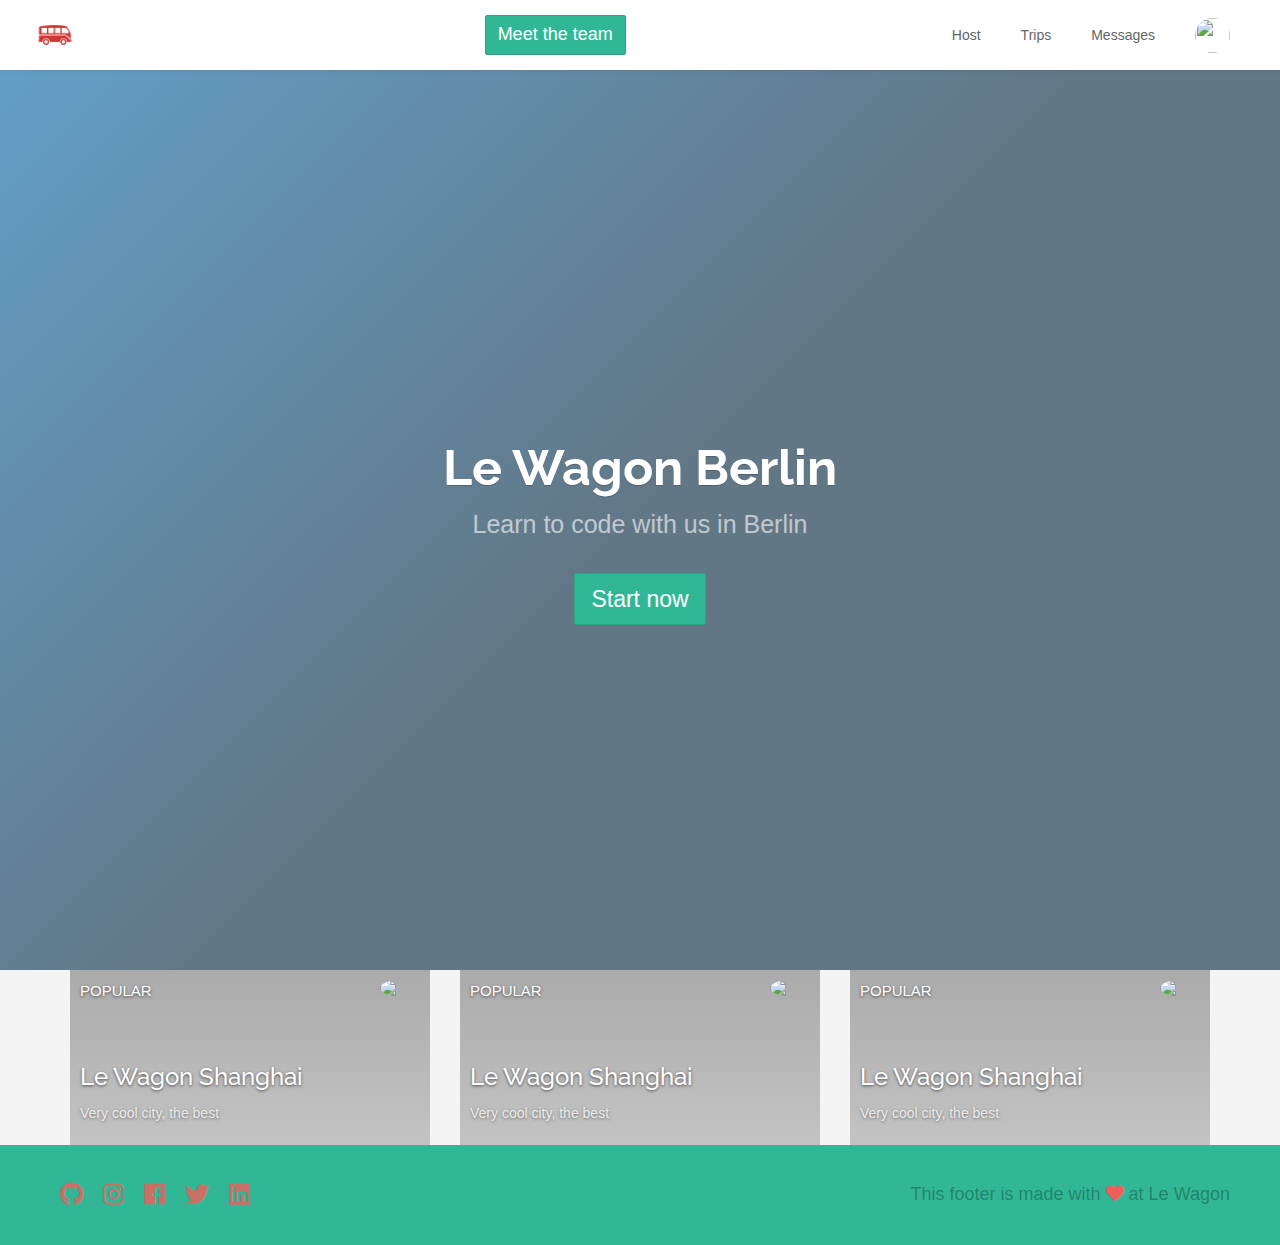
==== commit 73f41891: "Automated commit at 2018-10-29 18:27:57 UTC by middleman-deploy 2.0.0-alpha" ====
--- a/index.html
+++ b/index.html
@@ -7,7 +7,7 @@
           content="width=device-width, initial-scale=1, shrink-to-fit=no">
     <!-- Use the title from a page's frontmatter if it has one -->
     <title>Le Wagon - Middleman</title>
-    <link href="stylesheets/application-e8992ced.css" rel="stylesheet" />
+    <link href="stylesheets/application-3704f021.css" rel="stylesheet" />
     <script src="javascripts/application-93de88c9.js"></script>
     <link href="images/favicon-f15af148.png" rel="icon" type="image/png" />
   </head>
@@ -119,7 +119,7 @@
     </p>
   </div> -->
 </div>
-  <!-- this takes us back to index.html -->
+  <!-- this takes us back to index.html.erb -->
     <div class="footer">
   <div class="footer-links">
     <a href="#"><i class="fab fa-github"></i></a>
--- a/stylesheets/application-3704f021.css
+++ b/stylesheets/application-3704f021.css
@@ -0,0 +1,8 @@
+@import url("https://fonts.googleapis.com/css?family=Open+Sans:400,300,700|Raleway:400,100,300,700,500");/*!
+ * Bootstrap v3.3.7 (http://getbootstrap.com)
+ * Copyright 2011-2016 Twitter, Inc.
+ * Licensed under MIT (https://github.com/twbs/bootstrap/blob/master/LICENSE)
+ *//*! normalize.css v3.0.3 | MIT License | github.com/necolas/normalize.css */html{font-family:sans-serif;-ms-text-size-adjust:100%;-webkit-text-size-adjust:100%}body{margin:0}article,aside,details,figcaption,figure,footer,header,hgroup,main,menu,nav,section,summary{display:block}audio,canvas,progress,video{display:inline-block;vertical-align:baseline}audio:not([controls]){display:none;height:0}[hidden],template{display:none}a{background-color:transparent}a:active,a:hover{outline:0}abbr[title]{border-bottom:1px dotted}b,strong{font-weight:bold}dfn{font-style:italic}h1{font-size:2em;margin:0.67em 0}mark{background:#ff0;color:#000}small{font-size:80%}sub,sup{font-size:75%;line-height:0;position:relative;vertical-align:baseline}sup{top:-0.5em}sub{bottom:-0.25em}img{border:0}svg:not(:root){overflow:hidden}figure{margin:1em 40px}hr{-webkit-box-sizing:content-box;box-sizing:content-box;height:0}pre{overflow:auto}code,kbd,pre,samp{font-family:monospace, monospace;font-size:1em}button,input,optgroup,select,textarea{color:inherit;font:inherit;margin:0}button{overflow:visible}button,select{text-transform:none}button,html input[type="button"],input[type="reset"],input[type="submit"]{-webkit-appearance:button;cursor:pointer}button[disabled],html input[disabled]{cursor:default}button::-moz-focus-inner,input::-moz-focus-inner{border:0;padding:0}input{line-height:normal}input[type="checkbox"],input[type="radio"]{-webkit-box-sizing:border-box;box-sizing:border-box;padding:0}input[type="number"]::-webkit-inner-spin-button,input[type="number"]::-webkit-outer-spin-button{height:auto}input[type="search"]{-webkit-appearance:textfield;-webkit-box-sizing:content-box;box-sizing:content-box}input[type="search"]::-webkit-search-cancel-button,input[type="search"]::-webkit-search-decoration{-webkit-appearance:none}fieldset{border:1px solid #c0c0c0;margin:0 2px;padding:0.35em 0.625em 0.75em}legend{border:0;padding:0}textarea{overflow:auto}optgroup{font-weight:bold}table{border-collapse:collapse;border-spacing:0}td,th{padding:0}/*! Source: https://github.com/h5bp/html5-boilerplate/blob/master/src/css/main.css */@media print{*,*:before,*:after{background:transparent !important;color:#000 !important;-webkit-box-shadow:none !important;box-shadow:none !important;text-shadow:none !important}a,a:visited{text-decoration:underline}a[href]:after{content:" (" attr(href) ")"}abbr[title]:after{content:" (" attr(title) ")"}a[href^="#"]:after,a[href^="javascript:"]:after{content:""}pre,blockquote{border:1px solid #999;page-break-inside:avoid}thead{display:table-header-group}tr,img{page-break-inside:avoid}img{max-width:100% !important}p,h2,h3{orphans:3;widows:3}h2,h3{page-break-after:avoid}.navbar{display:none}.btn>.caret,.dropup>.btn>.caret{border-top-color:#000 !important}.label{border:1px solid #000}.table{border-collapse:collapse !important}.table td,.table th{background-color:#fff !important}.table-bordered th,.table-bordered td{border:1px solid #ddd !important}}@font-face{font-family:'Glyphicons Halflings';src:url("../assets/bootstrap/glyphicons-halflings-regular-86b6f62b.eot");src:url("../assets/bootstrap/glyphicons-halflings-regular-86b6f62b.eot?#iefix") format("embedded-opentype"),url("../assets/bootstrap/glyphicons-halflings-regular-ca35b697.woff2") format("woff2"),url("../assets/bootstrap/glyphicons-halflings-regular-278e49a8.woff") format("woff"),url("../assets/bootstrap/glyphicons-halflings-regular-44bc1850.ttf") format("truetype"),url("../assets/bootstrap/glyphicons-halflings-regular-de51a849.svg#glyphicons_halflingsregular") format("svg")}.glyphicon{position:relative;top:1px;display:inline-block;font-family:'Glyphicons Halflings';font-style:normal;font-weight:normal;line-height:1;-webkit-font-smoothing:antialiased;-moz-osx-font-smoothing:grayscale}.glyphicon-asterisk:before{content:"\002a"}.glyphicon-plus:before{content:"\002b"}.glyphicon-euro:before,.glyphicon-eur:before{content:"\20ac"}.glyphicon-minus:before{content:"\2212"}.glyphicon-cloud:before{content:"\2601"}.glyphicon-envelope:before{content:"\2709"}.glyphicon-pencil:before{content:"\270f"}.glyphicon-glass:before{content:"\e001"}.glyphicon-music:before{content:"\e002"}.glyphicon-search:before{content:"\e003"}.glyphicon-heart:before{content:"\e005"}.glyphicon-star:before{content:"\e006"}.glyphicon-star-empty:before{content:"\e007"}.glyphicon-user:before{content:"\e008"}.glyphicon-film:before{content:"\e009"}.glyphicon-th-large:before{content:"\e010"}.glyphicon-th:before{content:"\e011"}.glyphicon-th-list:before{content:"\e012"}.glyphicon-ok:before{content:"\e013"}.glyphicon-remove:before{content:"\e014"}.glyphicon-zoom-in:before{content:"\e015"}.glyphicon-zoom-out:before{content:"\e016"}.glyphicon-off:before{content:"\e017"}.glyphicon-signal:before{content:"\e018"}.glyphicon-cog:before{content:"\e019"}.glyphicon-trash:before{content:"\e020"}.glyphicon-home:before{content:"\e021"}.glyphicon-file:before{content:"\e022"}.glyphicon-time:before{content:"\e023"}.glyphicon-road:before{content:"\e024"}.glyphicon-download-alt:before{content:"\e025"}.glyphicon-download:before{content:"\e026"}.glyphicon-upload:before{content:"\e027"}.glyphicon-inbox:before{content:"\e028"}.glyphicon-play-circle:before{content:"\e029"}.glyphicon-repeat:before{content:"\e030"}.glyphicon-refresh:before{content:"\e031"}.glyphicon-list-alt:before{content:"\e032"}.glyphicon-lock:before{content:"\e033"}.glyphicon-flag:before{content:"\e034"}.glyphicon-headphones:before{content:"\e035"}.glyphicon-volume-off:before{content:"\e036"}.glyphicon-volume-down:before{content:"\e037"}.glyphicon-volume-up:before{content:"\e038"}.glyphicon-qrcode:before{content:"\e039"}.glyphicon-barcode:before{content:"\e040"}.glyphicon-tag:before{content:"\e041"}.glyphicon-tags:before{content:"\e042"}.glyphicon-book:before{content:"\e043"}.glyphicon-bookmark:before{content:"\e044"}.glyphicon-print:before{content:"\e045"}.glyphicon-camera:before{content:"\e046"}.glyphicon-font:before{content:"\e047"}.glyphicon-bold:before{content:"\e048"}.glyphicon-italic:before{content:"\e049"}.glyphicon-text-height:before{content:"\e050"}.glyphicon-text-width:before{content:"\e051"}.glyphicon-align-left:before{content:"\e052"}.glyphicon-align-center:before{content:"\e053"}.glyphicon-align-right:before{content:"\e054"}.glyphicon-align-justify:before{content:"\e055"}.glyphicon-list:before{content:"\e056"}.glyphicon-indent-left:before{content:"\e057"}.glyphicon-indent-right:before{content:"\e058"}.glyphicon-facetime-video:before{content:"\e059"}.glyphicon-picture:before{content:"\e060"}.glyphicon-map-marker:before{content:"\e062"}.glyphicon-adjust:before{content:"\e063"}.glyphicon-tint:before{content:"\e064"}.glyphicon-edit:before{content:"\e065"}.glyphicon-share:before{content:"\e066"}.glyphicon-check:before{content:"\e067"}.glyphicon-move:before{content:"\e068"}.glyphicon-step-backward:before{content:"\e069"}.glyphicon-fast-backward:before{content:"\e070"}.glyphicon-backward:before{content:"\e071"}.glyphicon-play:before{content:"\e072"}.glyphicon-pause:before{content:"\e073"}.glyphicon-stop:before{content:"\e074"}.glyphicon-forward:before{content:"\e075"}.glyphicon-fast-forward:before{content:"\e076"}.glyphicon-step-forward:before{content:"\e077"}.glyphicon-eject:before{content:"\e078"}.glyphicon-chevron-left:before{content:"\e079"}.glyphicon-chevron-right:before{content:"\e080"}.glyphicon-plus-sign:before{content:"\e081"}.glyphicon-minus-sign:before{content:"\e082"}.glyphicon-remove-sign:before{content:"\e083"}.glyphicon-ok-sign:before{content:"\e084"}.glyphicon-question-sign:before{content:"\e085"}.glyphicon-info-sign:before{content:"\e086"}.glyphicon-screenshot:before{content:"\e087"}.glyphicon-remove-circle:before{content:"\e088"}.glyphicon-ok-circle:before{content:"\e089"}.glyphicon-ban-circle:before{content:"\e090"}.glyphicon-arrow-left:before{content:"\e091"}.glyphicon-arrow-right:before{content:"\e092"}.glyphicon-arrow-up:before{content:"\e093"}.glyphicon-arrow-down:before{content:"\e094"}.glyphicon-share-alt:before{content:"\e095"}.glyphicon-resize-full:before{content:"\e096"}.glyphicon-resize-small:before{content:"\e097"}.glyphicon-exclamation-sign:before{content:"\e101"}.glyphicon-gift:before{content:"\e102"}.glyphicon-leaf:before{content:"\e103"}.glyphicon-fire:before{content:"\e104"}.glyphicon-eye-open:before{content:"\e105"}.glyphicon-eye-close:before{content:"\e106"}.glyphicon-warning-sign:before{content:"\e107"}.glyphicon-plane:before{content:"\e108"}.glyphicon-calendar:before{content:"\e109"}.glyphicon-random:before{content:"\e110"}.glyphicon-comment:before{content:"\e111"}.glyphicon-magnet:before{content:"\e112"}.glyphicon-chevron-up:before{content:"\e113"}.glyphicon-chevron-down:before{content:"\e114"}.glyphicon-retweet:before{content:"\e115"}.glyphicon-shopping-cart:before{content:"\e116"}.glyphicon-folder-close:before{content:"\e117"}.glyphicon-folder-open:before{content:"\e118"}.glyphicon-resize-vertical:before{content:"\e119"}.glyphicon-resize-horizontal:before{content:"\e120"}.glyphicon-hdd:before{content:"\e121"}.glyphicon-bullhorn:before{content:"\e122"}.glyphicon-bell:before{content:"\e123"}.glyphicon-certificate:before{content:"\e124"}.glyphicon-thumbs-up:before{content:"\e125"}.glyphicon-thumbs-down:before{content:"\e126"}.glyphicon-hand-right:before{content:"\e127"}.glyphicon-hand-left:before{content:"\e128"}.glyphicon-hand-up:before{content:"\e129"}.glyphicon-hand-down:before{content:"\e130"}.glyphicon-circle-arrow-right:before{content:"\e131"}.glyphicon-circle-arrow-left:before{content:"\e132"}.glyphicon-circle-arrow-up:before{content:"\e133"}.glyphicon-circle-arrow-down:before{content:"\e134"}.glyphicon-globe:before{content:"\e135"}.glyphicon-wrench:before{content:"\e136"}.glyphicon-tasks:before{content:"\e137"}.glyphicon-filter:before{content:"\e138"}.glyphicon-briefcase:before{content:"\e139"}.glyphicon-fullscreen:before{content:"\e140"}.glyphicon-dashboard:before{content:"\e141"}.glyphicon-paperclip:before{content:"\e142"}.glyphicon-heart-empty:before{content:"\e143"}.glyphicon-link:before{content:"\e144"}.glyphicon-phone:before{content:"\e145"}.glyphicon-pushpin:before{content:"\e146"}.glyphicon-usd:before{content:"\e148"}.glyphicon-gbp:before{content:"\e149"}.glyphicon-sort:before{content:"\e150"}.glyphicon-sort-by-alphabet:before{content:"\e151"}.glyphicon-sort-by-alphabet-alt:before{content:"\e152"}.glyphicon-sort-by-order:before{content:"\e153"}.glyphicon-sort-by-order-alt:before{content:"\e154"}.glyphicon-sort-by-attributes:before{content:"\e155"}.glyphicon-sort-by-attributes-alt:before{content:"\e156"}.glyphicon-unchecked:before{content:"\e157"}.glyphicon-expand:before{content:"\e158"}.glyphicon-collapse-down:before{content:"\e159"}.glyphicon-collapse-up:before{content:"\e160"}.glyphicon-log-in:before{content:"\e161"}.glyphicon-flash:before{content:"\e162"}.glyphicon-log-out:before{content:"\e163"}.glyphicon-new-window:before{content:"\e164"}.glyphicon-record:before{content:"\e165"}.glyphicon-save:before{content:"\e166"}.glyphicon-open:before{content:"\e167"}.glyphicon-saved:before{content:"\e168"}.glyphicon-import:before{content:"\e169"}.glyphicon-export:before{content:"\e170"}.glyphicon-send:before{content:"\e171"}.glyphicon-floppy-disk:before{content:"\e172"}.glyphicon-floppy-saved:before{content:"\e173"}.glyphicon-floppy-remove:before{content:"\e174"}.glyphicon-floppy-save:before{content:"\e175"}.glyphicon-floppy-open:before{content:"\e176"}.glyphicon-credit-card:before{content:"\e177"}.glyphicon-transfer:before{content:"\e178"}.glyphicon-cutlery:before{content:"\e179"}.glyphicon-header:before{content:"\e180"}.glyphicon-compressed:before{content:"\e181"}.glyphicon-earphone:before{content:"\e182"}.glyphicon-phone-alt:before{content:"\e183"}.glyphicon-tower:before{content:"\e184"}.glyphicon-stats:before{content:"\e185"}.glyphicon-sd-video:before{content:"\e186"}.glyphicon-hd-video:before{content:"\e187"}.glyphicon-subtitles:before{content:"\e188"}.glyphicon-sound-stereo:before{content:"\e189"}.glyphicon-sound-dolby:before{content:"\e190"}.glyphicon-sound-5-1:before{content:"\e191"}.glyphicon-sound-6-1:before{content:"\e192"}.glyphicon-sound-7-1:before{content:"\e193"}.glyphicon-copyright-mark:before{content:"\e194"}.glyphicon-registration-mark:before{content:"\e195"}.glyphicon-cloud-download:before{content:"\e197"}.glyphicon-cloud-upload:before{content:"\e198"}.glyphicon-tree-conifer:before{content:"\e199"}.glyphicon-tree-deciduous:before{content:"\e200"}.glyphicon-cd:before{content:"\e201"}.glyphicon-save-file:before{content:"\e202"}.glyphicon-open-file:before{content:"\e203"}.glyphicon-level-up:before{content:"\e204"}.glyphicon-copy:before{content:"\e205"}.glyphicon-paste:before{content:"\e206"}.glyphicon-alert:before{content:"\e209"}.glyphicon-equalizer:before{content:"\e210"}.glyphicon-king:before{content:"\e211"}.glyphicon-queen:before{content:"\e212"}.glyphicon-pawn:before{content:"\e213"}.glyphicon-bishop:before{content:"\e214"}.glyphicon-knight:before{content:"\e215"}.glyphicon-baby-formula:before{content:"\e216"}.glyphicon-tent:before{content:"\26fa"}.glyphicon-blackboard:before{content:"\e218"}.glyphicon-bed:before{content:"\e219"}.glyphicon-apple:before{content:"\f8ff"}.glyphicon-erase:before{content:"\e221"}.glyphicon-hourglass:before{content:"\231b"}.glyphicon-lamp:before{content:"\e223"}.glyphicon-duplicate:before{content:"\e224"}.glyphicon-piggy-bank:before{content:"\e225"}.glyphicon-scissors:before{content:"\e226"}.glyphicon-bitcoin:before{content:"\e227"}.glyphicon-btc:before{content:"\e227"}.glyphicon-xbt:before{content:"\e227"}.glyphicon-yen:before{content:"\00a5"}.glyphicon-jpy:before{content:"\00a5"}.glyphicon-ruble:before{content:"\20bd"}.glyphicon-rub:before{content:"\20bd"}.glyphicon-scale:before{content:"\e230"}.glyphicon-ice-lolly:before{content:"\e231"}.glyphicon-ice-lolly-tasted:before{content:"\e232"}.glyphicon-education:before{content:"\e233"}.glyphicon-option-horizontal:before{content:"\e234"}.glyphicon-option-vertical:before{content:"\e235"}.glyphicon-menu-hamburger:before{content:"\e236"}.glyphicon-modal-window:before{content:"\e237"}.glyphicon-oil:before{content:"\e238"}.glyphicon-grain:before{content:"\e239"}.glyphicon-sunglasses:before{content:"\e240"}.glyphicon-text-size:before{content:"\e241"}.glyphicon-text-color:before{content:"\e242"}.glyphicon-text-background:before{content:"\e243"}.glyphicon-object-align-top:before{content:"\e244"}.glyphicon-object-align-bottom:before{content:"\e245"}.glyphicon-object-align-horizontal:before{content:"\e246"}.glyphicon-object-align-left:before{content:"\e247"}.glyphicon-object-align-vertical:before{content:"\e248"}.glyphicon-object-align-right:before{content:"\e249"}.glyphicon-triangle-right:before{content:"\e250"}.glyphicon-triangle-left:before{content:"\e251"}.glyphicon-triangle-bottom:before{content:"\e252"}.glyphicon-triangle-top:before{content:"\e253"}.glyphicon-console:before{content:"\e254"}.glyphicon-superscript:before{content:"\e255"}.glyphicon-subscript:before{content:"\e256"}.glyphicon-menu-left:before{content:"\e257"}.glyphicon-menu-right:before{content:"\e258"}.glyphicon-menu-down:before{content:"\e259"}.glyphicon-menu-up:before{content:"\e260"}*{-webkit-box-sizing:border-box;box-sizing:border-box}*:before,*:after{-webkit-box-sizing:border-box;box-sizing:border-box}html{font-size:10px;-webkit-tap-highlight-color:transparent}body{font-family:"Helvetica", "Open Sans", "sans-serif";font-size:18px;line-height:1.42857143;color:#333333;background-color:#F4F4F4}input,button,select,textarea{font-family:inherit;font-size:inherit;line-height:inherit}a{color:#32B796;text-decoration:none}a:hover,a:focus{color:#227b65;text-decoration:underline}a:focus{outline:5px auto -webkit-focus-ring-color;outline-offset:-2px}figure{margin:0}img{vertical-align:middle}.img-responsive{display:block;max-width:100%;height:auto}.img-rounded{border-radius:2px}.img-thumbnail{padding:4px;line-height:1.42857143;background-color:#F4F4F4;border:1px solid #ddd;border-radius:2px;-webkit-transition:all 0.2s ease-in-out;transition:all 0.2s ease-in-out;display:inline-block;max-width:100%;height:auto}.img-circle{border-radius:50%}hr{margin-top:25px;margin-bottom:25px;border:0;border-top:1px solid #eeeeee}.sr-only{position:absolute;width:1px;height:1px;margin:-1px;padding:0;overflow:hidden;clip:rect(0, 0, 0, 0);border:0}.sr-only-focusable:active,.sr-only-focusable:focus{position:static;width:auto;height:auto;margin:0;overflow:visible;clip:auto}[role="button"]{cursor:pointer}h1,h2,h3,h4,h5,h6,.h1,.h2,.h3,.h4,.h5,.h6{font-family:"Raleway", "Helvetica", "sans-serif";font-weight:500;line-height:1.1;color:inherit}h1 small,h1 .small,h2 small,h2 .small,h3 small,h3 .small,h4 small,h4 .small,h5 small,h5 .small,h6 small,h6 .small,.h1 small,.h1 .small,.h2 small,.h2 .small,.h3 small,.h3 .small,.h4 small,.h4 .small,.h5 small,.h5 .small,.h6 small,.h6 .small{font-weight:normal;line-height:1;color:#777777}h1,.h1,h2,.h2,h3,.h3{margin-top:25px;margin-bottom:12.5px}h1 small,h1 .small,.h1 small,.h1 .small,h2 small,h2 .small,.h2 small,.h2 .small,h3 small,h3 .small,.h3 small,.h3 .small{font-size:65%}h4,.h4,h5,.h5,h6,.h6{margin-top:12.5px;margin-bottom:12.5px}h4 small,h4 .small,.h4 small,.h4 .small,h5 small,h5 .small,.h5 small,.h5 .small,h6 small,h6 .small,.h6 small,.h6 .small{font-size:75%}h1,.h1{font-size:46px}h2,.h2{font-size:38px}h3,.h3{font-size:31px}h4,.h4{font-size:23px}h5,.h5{font-size:18px}h6,.h6{font-size:16px}p{margin:0 0 12.5px}.lead{margin-bottom:25px;font-size:20px;font-weight:300;line-height:1.4}@media (min-width: 768px){.lead{font-size:27px}}small,.small{font-size:88%}mark,.mark{background-color:#fcf8e3;padding:.2em}.text-left{text-align:left}.text-right{text-align:right}.text-center{text-align:center}.text-justify{text-align:justify}.text-nowrap{white-space:nowrap}.text-lowercase{text-transform:lowercase}.text-uppercase,.initialism{text-transform:uppercase}.text-capitalize{text-transform:capitalize}.text-muted{color:#777777}.text-primary{color:#32B796}a.text-primary:hover,a.text-primary:focus{color:#278f75}.text-success{color:#3c763d}a.text-success:hover,a.text-success:focus{color:#2b542c}.text-info{color:#31708f}a.text-info:hover,a.text-info:focus{color:#245269}.text-warning{color:#8a6d3b}a.text-warning:hover,a.text-warning:focus{color:#66512c}.text-danger{color:#a94442}a.text-danger:hover,a.text-danger:focus{color:#843534}.bg-primary{color:#fff}.bg-primary{background-color:#32B796}a.bg-primary:hover,a.bg-primary:focus{background-color:#278f75}.bg-success{background-color:#dff0d8}a.bg-success:hover,a.bg-success:focus{background-color:#c1e2b3}.bg-info{background-color:#d9edf7}a.bg-info:hover,a.bg-info:focus{background-color:#afd9ee}.bg-warning{background-color:#fcf8e3}a.bg-warning:hover,a.bg-warning:focus{background-color:#f7ecb5}.bg-danger{background-color:#f2dede}a.bg-danger:hover,a.bg-danger:focus{background-color:#e4b9b9}.page-header{padding-bottom:11.5px;margin:50px 0 25px;border-bottom:1px solid #eeeeee}ul,ol{margin-top:0;margin-bottom:12.5px}ul ul,ul ol,ol ul,ol ol{margin-bottom:0}.list-unstyled{padding-left:0;list-style:none}.list-inline{padding-left:0;list-style:none;margin-left:-5px}.list-inline>li{display:inline-block;padding-left:5px;padding-right:5px}dl{margin-top:0;margin-bottom:25px}dt,dd{line-height:1.42857143}dt{font-weight:bold}dd{margin-left:0}.dl-horizontal dd:before,.dl-horizontal dd:after{content:" ";display:table}.dl-horizontal dd:after{clear:both}@media (min-width: 768px){.dl-horizontal dt{float:left;width:160px;clear:left;text-align:right;overflow:hidden;text-overflow:ellipsis;white-space:nowrap}.dl-horizontal dd{margin-left:180px}}abbr[title],abbr[data-original-title]{cursor:help;border-bottom:1px dotted #777777}.initialism{font-size:90%}blockquote{padding:12.5px 25px;margin:0 0 25px;font-size:22.5px;border-left:5px solid #eeeeee}blockquote p:last-child,blockquote ul:last-child,blockquote ol:last-child{margin-bottom:0}blockquote footer,blockquote small,blockquote .small{display:block;font-size:80%;line-height:1.42857143;color:#777777}blockquote footer:before,blockquote small:before,blockquote .small:before{content:'\2014 \00A0'}.blockquote-reverse,blockquote.pull-right{padding-right:15px;padding-left:0;border-right:5px solid #eeeeee;border-left:0;text-align:right}.blockquote-reverse footer:before,.blockquote-reverse small:before,.blockquote-reverse .small:before,blockquote.pull-right footer:before,blockquote.pull-right small:before,blockquote.pull-right .small:before{content:''}.blockquote-reverse footer:after,.blockquote-reverse small:after,.blockquote-reverse .small:after,blockquote.pull-right footer:after,blockquote.pull-right small:after,blockquote.pull-right .small:after{content:'\00A0 \2014'}address{margin-bottom:25px;font-style:normal;line-height:1.42857143}code,kbd,pre,samp{font-family:Menlo, Monaco, Consolas, "Courier New", monospace}code{padding:2px 4px;font-size:90%;color:#c7254e;background-color:#f9f2f4;border-radius:2px}kbd{padding:2px 4px;font-size:90%;color:#fff;background-color:#333;border-radius:2px;-webkit-box-shadow:inset 0 -1px 0 rgba(0,0,0,0.25);box-shadow:inset 0 -1px 0 rgba(0,0,0,0.25)}kbd kbd{padding:0;font-size:100%;font-weight:bold;-webkit-box-shadow:none;box-shadow:none}pre{display:block;padding:12px;margin:0 0 12.5px;font-size:17px;line-height:1.42857143;word-break:break-all;word-wrap:break-word;color:#333333;background-color:#f5f5f5;border:1px solid #ccc;border-radius:2px}pre code{padding:0;font-size:inherit;color:inherit;white-space:pre-wrap;background-color:transparent;border-radius:0}.pre-scrollable{max-height:340px;overflow-y:scroll}.container{margin-right:auto;margin-left:auto;padding-left:15px;padding-right:15px}.container:before,.container:after{content:" ";display:table}.container:after{clear:both}@media (min-width: 768px){.container{width:750px}}@media (min-width: 992px){.container{width:970px}}@media (min-width: 1200px){.container{width:1170px}}.container-fluid{margin-right:auto;margin-left:auto;padding-left:15px;padding-right:15px}.container-fluid:before,.container-fluid:after{content:" ";display:table}.container-fluid:after{clear:both}.row{margin-left:-15px;margin-right:-15px}.row:before,.row:after{content:" ";display:table}.row:after{clear:both}.col-xs-1,.col-sm-1,.col-md-1,.col-lg-1,.col-xs-2,.col-sm-2,.col-md-2,.col-lg-2,.col-xs-3,.col-sm-3,.col-md-3,.col-lg-3,.col-xs-4,.col-sm-4,.col-md-4,.col-lg-4,.col-xs-5,.col-sm-5,.col-md-5,.col-lg-5,.col-xs-6,.col-sm-6,.col-md-6,.col-lg-6,.col-xs-7,.col-sm-7,.col-md-7,.col-lg-7,.col-xs-8,.col-sm-8,.col-md-8,.col-lg-8,.col-xs-9,.col-sm-9,.col-md-9,.col-lg-9,.col-xs-10,.col-sm-10,.col-md-10,.col-lg-10,.col-xs-11,.col-sm-11,.col-md-11,.col-lg-11,.col-xs-12,.col-sm-12,.col-md-12,.col-lg-12{position:relative;min-height:1px;padding-left:15px;padding-right:15px}.col-xs-1,.col-xs-2,.col-xs-3,.col-xs-4,.col-xs-5,.col-xs-6,.col-xs-7,.col-xs-8,.col-xs-9,.col-xs-10,.col-xs-11,.col-xs-12{float:left}.col-xs-1{width:8.33333333%}.col-xs-2{width:16.66666667%}.col-xs-3{width:25%}.col-xs-4{width:33.33333333%}.col-xs-5{width:41.66666667%}.col-xs-6{width:50%}.col-xs-7{width:58.33333333%}.col-xs-8{width:66.66666667%}.col-xs-9{width:75%}.col-xs-10{width:83.33333333%}.col-xs-11{width:91.66666667%}.col-xs-12{width:100%}.col-xs-pull-0{right:auto}.col-xs-pull-1{right:8.33333333%}.col-xs-pull-2{right:16.66666667%}.col-xs-pull-3{right:25%}.col-xs-pull-4{right:33.33333333%}.col-xs-pull-5{right:41.66666667%}.col-xs-pull-6{right:50%}.col-xs-pull-7{right:58.33333333%}.col-xs-pull-8{right:66.66666667%}.col-xs-pull-9{right:75%}.col-xs-pull-10{right:83.33333333%}.col-xs-pull-11{right:91.66666667%}.col-xs-pull-12{right:100%}.col-xs-push-0{left:auto}.col-xs-push-1{left:8.33333333%}.col-xs-push-2{left:16.66666667%}.col-xs-push-3{left:25%}.col-xs-push-4{left:33.33333333%}.col-xs-push-5{left:41.66666667%}.col-xs-push-6{left:50%}.col-xs-push-7{left:58.33333333%}.col-xs-push-8{left:66.66666667%}.col-xs-push-9{left:75%}.col-xs-push-10{left:83.33333333%}.col-xs-push-11{left:91.66666667%}.col-xs-push-12{left:100%}.col-xs-offset-0{margin-left:0%}.col-xs-offset-1{margin-left:8.33333333%}.col-xs-offset-2{margin-left:16.66666667%}.col-xs-offset-3{margin-left:25%}.col-xs-offset-4{margin-left:33.33333333%}.col-xs-offset-5{margin-left:41.66666667%}.col-xs-offset-6{margin-left:50%}.col-xs-offset-7{margin-left:58.33333333%}.col-xs-offset-8{margin-left:66.66666667%}.col-xs-offset-9{margin-left:75%}.col-xs-offset-10{margin-left:83.33333333%}.col-xs-offset-11{margin-left:91.66666667%}.col-xs-offset-12{margin-left:100%}@media (min-width: 768px){.col-sm-1,.col-sm-2,.col-sm-3,.col-sm-4,.col-sm-5,.col-sm-6,.col-sm-7,.col-sm-8,.col-sm-9,.col-sm-10,.col-sm-11,.col-sm-12{float:left}.col-sm-1{width:8.33333333%}.col-sm-2{width:16.66666667%}.col-sm-3{width:25%}.col-sm-4{width:33.33333333%}.col-sm-5{width:41.66666667%}.col-sm-6{width:50%}.col-sm-7{width:58.33333333%}.col-sm-8{width:66.66666667%}.col-sm-9{width:75%}.col-sm-10{width:83.33333333%}.col-sm-11{width:91.66666667%}.col-sm-12{width:100%}.col-sm-pull-0{right:auto}.col-sm-pull-1{right:8.33333333%}.col-sm-pull-2{right:16.66666667%}.col-sm-pull-3{right:25%}.col-sm-pull-4{right:33.33333333%}.col-sm-pull-5{right:41.66666667%}.col-sm-pull-6{right:50%}.col-sm-pull-7{right:58.33333333%}.col-sm-pull-8{right:66.66666667%}.col-sm-pull-9{right:75%}.col-sm-pull-10{right:83.33333333%}.col-sm-pull-11{right:91.66666667%}.col-sm-pull-12{right:100%}.col-sm-push-0{left:auto}.col-sm-push-1{left:8.33333333%}.col-sm-push-2{left:16.66666667%}.col-sm-push-3{left:25%}.col-sm-push-4{left:33.33333333%}.col-sm-push-5{left:41.66666667%}.col-sm-push-6{left:50%}.col-sm-push-7{left:58.33333333%}.col-sm-push-8{left:66.66666667%}.col-sm-push-9{left:75%}.col-sm-push-10{left:83.33333333%}.col-sm-push-11{left:91.66666667%}.col-sm-push-12{left:100%}.col-sm-offset-0{margin-left:0%}.col-sm-offset-1{margin-left:8.33333333%}.col-sm-offset-2{margin-left:16.66666667%}.col-sm-offset-3{margin-left:25%}.col-sm-offset-4{margin-left:33.33333333%}.col-sm-offset-5{margin-left:41.66666667%}.col-sm-offset-6{margin-left:50%}.col-sm-offset-7{margin-left:58.33333333%}.col-sm-offset-8{margin-left:66.66666667%}.col-sm-offset-9{margin-left:75%}.col-sm-offset-10{margin-left:83.33333333%}.col-sm-offset-11{margin-left:91.66666667%}.col-sm-offset-12{margin-left:100%}}@media (min-width: 992px){.col-md-1,.col-md-2,.col-md-3,.col-md-4,.col-md-5,.col-md-6,.col-md-7,.col-md-8,.col-md-9,.col-md-10,.col-md-11,.col-md-12{float:left}.col-md-1{width:8.33333333%}.col-md-2{width:16.66666667%}.col-md-3{width:25%}.col-md-4{width:33.33333333%}.col-md-5{width:41.66666667%}.col-md-6{width:50%}.col-md-7{width:58.33333333%}.col-md-8{width:66.66666667%}.col-md-9{width:75%}.col-md-10{width:83.33333333%}.col-md-11{width:91.66666667%}.col-md-12{width:100%}.col-md-pull-0{right:auto}.col-md-pull-1{right:8.33333333%}.col-md-pull-2{right:16.66666667%}.col-md-pull-3{right:25%}.col-md-pull-4{right:33.33333333%}.col-md-pull-5{right:41.66666667%}.col-md-pull-6{right:50%}.col-md-pull-7{right:58.33333333%}.col-md-pull-8{right:66.66666667%}.col-md-pull-9{right:75%}.col-md-pull-10{right:83.33333333%}.col-md-pull-11{right:91.66666667%}.col-md-pull-12{right:100%}.col-md-push-0{left:auto}.col-md-push-1{left:8.33333333%}.col-md-push-2{left:16.66666667%}.col-md-push-3{left:25%}.col-md-push-4{left:33.33333333%}.col-md-push-5{left:41.66666667%}.col-md-push-6{left:50%}.col-md-push-7{left:58.33333333%}.col-md-push-8{left:66.66666667%}.col-md-push-9{left:75%}.col-md-push-10{left:83.33333333%}.col-md-push-11{left:91.66666667%}.col-md-push-12{left:100%}.col-md-offset-0{margin-left:0%}.col-md-offset-1{margin-left:8.33333333%}.col-md-offset-2{margin-left:16.66666667%}.col-md-offset-3{margin-left:25%}.col-md-offset-4{margin-left:33.33333333%}.col-md-offset-5{margin-left:41.66666667%}.col-md-offset-6{margin-left:50%}.col-md-offset-7{margin-left:58.33333333%}.col-md-offset-8{margin-left:66.66666667%}.col-md-offset-9{margin-left:75%}.col-md-offset-10{margin-left:83.33333333%}.col-md-offset-11{margin-left:91.66666667%}.col-md-offset-12{margin-left:100%}}@media (min-width: 1200px){.col-lg-1,.col-lg-2,.col-lg-3,.col-lg-4,.col-lg-5,.col-lg-6,.col-lg-7,.col-lg-8,.col-lg-9,.col-lg-10,.col-lg-11,.col-lg-12{float:left}.col-lg-1{width:8.33333333%}.col-lg-2{width:16.66666667%}.col-lg-3{width:25%}.col-lg-4{width:33.33333333%}.col-lg-5{width:41.66666667%}.col-lg-6{width:50%}.col-lg-7{width:58.33333333%}.col-lg-8{width:66.66666667%}.col-lg-9{width:75%}.col-lg-10{width:83.33333333%}.col-lg-11{width:91.66666667%}.col-lg-12{width:100%}.col-lg-pull-0{right:auto}.col-lg-pull-1{right:8.33333333%}.col-lg-pull-2{right:16.66666667%}.col-lg-pull-3{right:25%}.col-lg-pull-4{right:33.33333333%}.col-lg-pull-5{right:41.66666667%}.col-lg-pull-6{right:50%}.col-lg-pull-7{right:58.33333333%}.col-lg-pull-8{right:66.66666667%}.col-lg-pull-9{right:75%}.col-lg-pull-10{right:83.33333333%}.col-lg-pull-11{right:91.66666667%}.col-lg-pull-12{right:100%}.col-lg-push-0{left:auto}.col-lg-push-1{left:8.33333333%}.col-lg-push-2{left:16.66666667%}.col-lg-push-3{left:25%}.col-lg-push-4{left:33.33333333%}.col-lg-push-5{left:41.66666667%}.col-lg-push-6{left:50%}.col-lg-push-7{left:58.33333333%}.col-lg-push-8{left:66.66666667%}.col-lg-push-9{left:75%}.col-lg-push-10{left:83.33333333%}.col-lg-push-11{left:91.66666667%}.col-lg-push-12{left:100%}.col-lg-offset-0{margin-left:0%}.col-lg-offset-1{margin-left:8.33333333%}.col-lg-offset-2{margin-left:16.66666667%}.col-lg-offset-3{margin-left:25%}.col-lg-offset-4{margin-left:33.33333333%}.col-lg-offset-5{margin-left:41.66666667%}.col-lg-offset-6{margin-left:50%}.col-lg-offset-7{margin-left:58.33333333%}.col-lg-offset-8{margin-left:66.66666667%}.col-lg-offset-9{margin-left:75%}.col-lg-offset-10{margin-left:83.33333333%}.col-lg-offset-11{margin-left:91.66666667%}.col-lg-offset-12{margin-left:100%}}table{background-color:transparent}caption{padding-top:8px;padding-bottom:8px;color:#777777;text-align:left}th{text-align:left}.table{width:100%;max-width:100%;margin-bottom:25px}.table>thead>tr>th,.table>thead>tr>td,.table>tbody>tr>th,.table>tbody>tr>td,.table>tfoot>tr>th,.table>tfoot>tr>td{padding:8px;line-height:1.42857143;vertical-align:top;border-top:1px solid #ddd}.table>thead>tr>th{vertical-align:bottom;border-bottom:2px solid #ddd}.table>caption+thead>tr:first-child>th,.table>caption+thead>tr:first-child>td,.table>colgroup+thead>tr:first-child>th,.table>colgroup+thead>tr:first-child>td,.table>thead:first-child>tr:first-child>th,.table>thead:first-child>tr:first-child>td{border-top:0}.table>tbody+tbody{border-top:2px solid #ddd}.table .table{background-color:#F4F4F4}.table-condensed>thead>tr>th,.table-condensed>thead>tr>td,.table-condensed>tbody>tr>th,.table-condensed>tbody>tr>td,.table-condensed>tfoot>tr>th,.table-condensed>tfoot>tr>td{padding:5px}.table-bordered{border:1px solid #ddd}.table-bordered>thead>tr>th,.table-bordered>thead>tr>td,.table-bordered>tbody>tr>th,.table-bordered>tbody>tr>td,.table-bordered>tfoot>tr>th,.table-bordered>tfoot>tr>td{border:1px solid #ddd}.table-bordered>thead>tr>th,.table-bordered>thead>tr>td{border-bottom-width:2px}.table-striped>tbody>tr:nth-of-type(odd){background-color:#f9f9f9}.table-hover>tbody>tr:hover{background-color:#f5f5f5}table col[class*="col-"]{position:static;float:none;display:table-column}table td[class*="col-"],table th[class*="col-"]{position:static;float:none;display:table-cell}.table>thead>tr>td.active,.table>thead>tr>th.active,.table>thead>tr.active>td,.table>thead>tr.active>th,.table>tbody>tr>td.active,.table>tbody>tr>th.active,.table>tbody>tr.active>td,.table>tbody>tr.active>th,.table>tfoot>tr>td.active,.table>tfoot>tr>th.active,.table>tfoot>tr.active>td,.table>tfoot>tr.active>th{background-color:#f5f5f5}.table-hover>tbody>tr>td.active:hover,.table-hover>tbody>tr>th.active:hover,.table-hover>tbody>tr.active:hover>td,.table-hover>tbody>tr:hover>.active,.table-hover>tbody>tr.active:hover>th{background-color:#e8e8e8}.table>thead>tr>td.success,.table>thead>tr>th.success,.table>thead>tr.success>td,.table>thead>tr.success>th,.table>tbody>tr>td.success,.table>tbody>tr>th.success,.table>tbody>tr.success>td,.table>tbody>tr.success>th,.table>tfoot>tr>td.success,.table>tfoot>tr>th.success,.table>tfoot>tr.success>td,.table>tfoot>tr.success>th{background-color:#dff0d8}.table-hover>tbody>tr>td.success:hover,.table-hover>tbody>tr>th.success:hover,.table-hover>tbody>tr.success:hover>td,.table-hover>tbody>tr:hover>.success,.table-hover>tbody>tr.success:hover>th{background-color:#d0e9c6}.table>thead>tr>td.info,.table>thead>tr>th.info,.table>thead>tr.info>td,.table>thead>tr.info>th,.table>tbody>tr>td.info,.table>tbody>tr>th.info,.table>tbody>tr.info>td,.table>tbody>tr.info>th,.table>tfoot>tr>td.info,.table>tfoot>tr>th.info,.table>tfoot>tr.info>td,.table>tfoot>tr.info>th{background-color:#d9edf7}.table-hover>tbody>tr>td.info:hover,.table-hover>tbody>tr>th.info:hover,.table-hover>tbody>tr.info:hover>td,.table-hover>tbody>tr:hover>.info,.table-hover>tbody>tr.info:hover>th{background-color:#c4e3f3}.table>thead>tr>td.warning,.table>thead>tr>th.warning,.table>thead>tr.warning>td,.table>thead>tr.warning>th,.table>tbody>tr>td.warning,.table>tbody>tr>th.warning,.table>tbody>tr.warning>td,.table>tbody>tr.warning>th,.table>tfoot>tr>td.warning,.table>tfoot>tr>th.warning,.table>tfoot>tr.warning>td,.table>tfoot>tr.warning>th{background-color:#fcf8e3}.table-hover>tbody>tr>td.warning:hover,.table-hover>tbody>tr>th.warning:hover,.table-hover>tbody>tr.warning:hover>td,.table-hover>tbody>tr:hover>.warning,.table-hover>tbody>tr.warning:hover>th{background-color:#faf2cc}.table>thead>tr>td.danger,.table>thead>tr>th.danger,.table>thead>tr.danger>td,.table>thead>tr.danger>th,.table>tbody>tr>td.danger,.table>tbody>tr>th.danger,.table>tbody>tr.danger>td,.table>tbody>tr.danger>th,.table>tfoot>tr>td.danger,.table>tfoot>tr>th.danger,.table>tfoot>tr.danger>td,.table>tfoot>tr.danger>th{background-color:#f2dede}.table-hover>tbody>tr>td.danger:hover,.table-hover>tbody>tr>th.danger:hover,.table-hover>tbody>tr.danger:hover>td,.table-hover>tbody>tr:hover>.danger,.table-hover>tbody>tr.danger:hover>th{background-color:#ebcccc}.table-responsive{overflow-x:auto;min-height:0.01%}@media screen and (max-width: 767px){.table-responsive{width:100%;margin-bottom:18.75px;overflow-y:hidden;-ms-overflow-style:-ms-autohiding-scrollbar;border:1px solid #ddd}.table-responsive>.table{margin-bottom:0}.table-responsive>.table>thead>tr>th,.table-responsive>.table>thead>tr>td,.table-responsive>.table>tbody>tr>th,.table-responsive>.table>tbody>tr>td,.table-responsive>.table>tfoot>tr>th,.table-responsive>.table>tfoot>tr>td{white-space:nowrap}.table-responsive>.table-bordered{border:0}.table-responsive>.table-bordered>thead>tr>th:first-child,.table-responsive>.table-bordered>thead>tr>td:first-child,.table-responsive>.table-bordered>tbody>tr>th:first-child,.table-responsive>.table-bordered>tbody>tr>td:first-child,.table-responsive>.table-bordered>tfoot>tr>th:first-child,.table-responsive>.table-bordered>tfoot>tr>td:first-child{border-left:0}.table-responsive>.table-bordered>thead>tr>th:last-child,.table-responsive>.table-bordered>thead>tr>td:last-child,.table-responsive>.table-bordered>tbody>tr>th:last-child,.table-responsive>.table-bordered>tbody>tr>td:last-child,.table-responsive>.table-bordered>tfoot>tr>th:last-child,.table-responsive>.table-bordered>tfoot>tr>td:last-child{border-right:0}.table-responsive>.table-bordered>tbody>tr:last-child>th,.table-responsive>.table-bordered>tbody>tr:last-child>td,.table-responsive>.table-bordered>tfoot>tr:last-child>th,.table-responsive>.table-bordered>tfoot>tr:last-child>td{border-bottom:0}}fieldset{padding:0;margin:0;border:0;min-width:0}legend{display:block;width:100%;padding:0;margin-bottom:25px;font-size:27px;line-height:inherit;color:#333333;border:0;border-bottom:1px solid #e5e5e5}label{display:inline-block;max-width:100%;margin-bottom:5px;font-weight:bold}input[type="search"]{-webkit-box-sizing:border-box;box-sizing:border-box}input[type="radio"],input[type="checkbox"]{margin:4px 0 0;margin-top:1px \9;line-height:normal}input[type="file"]{display:block}input[type="range"]{display:block;width:100%}select[multiple],select[size]{height:auto}input[type="file"]:focus,input[type="radio"]:focus,input[type="checkbox"]:focus{outline:5px auto -webkit-focus-ring-color;outline-offset:-2px}output{display:block;padding-top:7px;font-size:18px;line-height:1.42857143;color:#000000}.form-control{display:block;width:100%;height:39px;padding:6px 12px;font-size:18px;line-height:1.42857143;color:#000000;background-color:#fff;background-image:none;border:1px solid #ccc;border-radius:2px;-webkit-box-shadow:inset 0 1px 1px rgba(0,0,0,0.075);box-shadow:inset 0 1px 1px rgba(0,0,0,0.075);-webkit-transition:border-color ease-in-out 0.15s, box-shadow ease-in-out 0.15s;-webkit-transition:border-color ease-in-out 0.15s, -webkit-box-shadow ease-in-out 0.15s;transition:border-color ease-in-out 0.15s, -webkit-box-shadow ease-in-out 0.15s;transition:border-color ease-in-out 0.15s, box-shadow ease-in-out 0.15s;transition:border-color ease-in-out 0.15s, box-shadow ease-in-out 0.15s, -webkit-box-shadow ease-in-out 0.15s}.form-control:focus{border-color:#66afe9;outline:0;-webkit-box-shadow:inset 0 1px 1px rgba(0,0,0,0.075),0 0 8px rgba(102,175,233,0.6);box-shadow:inset 0 1px 1px rgba(0,0,0,0.075),0 0 8px rgba(102,175,233,0.6)}.form-control::-moz-placeholder{color:#999;opacity:1}.form-control:-ms-input-placeholder{color:#999}.form-control::-webkit-input-placeholder{color:#999}.form-control::-ms-expand{border:0;background-color:transparent}.form-control[disabled],.form-control[readonly],fieldset[disabled] .form-control{background-color:#eeeeee;opacity:1}.form-control[disabled],fieldset[disabled] .form-control{cursor:not-allowed}textarea.form-control{height:auto}input[type="search"]{-webkit-appearance:none}@media screen and (-webkit-min-device-pixel-ratio: 0){input[type="date"].form-control,input[type="time"].form-control,input[type="datetime-local"].form-control,input[type="month"].form-control{line-height:39px}input[type="date"].input-sm,.input-group-sm>input[type="date"].form-control,.input-group-sm>input[type="date"].input-group-addon,.input-group-sm>.input-group-btn>input[type="date"].btn,.input-group-sm input[type="date"],input[type="time"].input-sm,.input-group-sm>input[type="time"].form-control,.input-group-sm>input[type="time"].input-group-addon,.input-group-sm>.input-group-btn>input[type="time"].btn,.input-group-sm input[type="time"],input[type="datetime-local"].input-sm,.input-group-sm>input[type="datetime-local"].form-control,.input-group-sm>input[type="datetime-local"].input-group-addon,.input-group-sm>.input-group-btn>input[type="datetime-local"].btn,.input-group-sm input[type="datetime-local"],input[type="month"].input-sm,.input-group-sm>input[type="month"].form-control,.input-group-sm>input[type="month"].input-group-addon,.input-group-sm>.input-group-btn>input[type="month"].btn,.input-group-sm input[type="month"]{line-height:36px}input[type="date"].input-lg,.input-group-lg>input[type="date"].form-control,.input-group-lg>input[type="date"].input-group-addon,.input-group-lg>.input-group-btn>input[type="date"].btn,.input-group-lg input[type="date"],input[type="time"].input-lg,.input-group-lg>input[type="time"].form-control,.input-group-lg>input[type="time"].input-group-addon,.input-group-lg>.input-group-btn>input[type="time"].btn,.input-group-lg input[type="time"],input[type="datetime-local"].input-lg,.input-group-lg>input[type="datetime-local"].form-control,.input-group-lg>input[type="datetime-local"].input-group-addon,.input-group-lg>.input-group-btn>input[type="datetime-local"].btn,.input-group-lg input[type="datetime-local"],input[type="month"].input-lg,.input-group-lg>input[type="month"].form-control,.input-group-lg>input[type="month"].input-group-addon,.input-group-lg>.input-group-btn>input[type="month"].btn,.input-group-lg input[type="month"]{line-height:53px}}.form-group{margin-bottom:15px}.radio,.checkbox{position:relative;display:block;margin-top:10px;margin-bottom:10px}.radio label,.checkbox label{min-height:25px;padding-left:20px;margin-bottom:0;font-weight:normal;cursor:pointer}.radio input[type="radio"],.radio-inline input[type="radio"],.checkbox input[type="checkbox"],.checkbox-inline input[type="checkbox"]{position:absolute;margin-left:-20px;margin-top:4px \9}.radio+.radio,.checkbox+.checkbox{margin-top:-5px}.radio-inline,.checkbox-inline{position:relative;display:inline-block;padding-left:20px;margin-bottom:0;vertical-align:middle;font-weight:normal;cursor:pointer}.radio-inline+.radio-inline,.checkbox-inline+.checkbox-inline{margin-top:0;margin-left:10px}input[type="radio"][disabled],input[type="radio"].disabled,fieldset[disabled] input[type="radio"],input[type="checkbox"][disabled],input[type="checkbox"].disabled,fieldset[disabled] input[type="checkbox"]{cursor:not-allowed}.radio-inline.disabled,fieldset[disabled] .radio-inline,.checkbox-inline.disabled,fieldset[disabled] .checkbox-inline{cursor:not-allowed}.radio.disabled label,fieldset[disabled] .radio label,.checkbox.disabled label,fieldset[disabled] .checkbox label{cursor:not-allowed}.form-control-static{padding-top:7px;padding-bottom:7px;margin-bottom:0;min-height:43px}.form-control-static.input-lg,.input-group-lg>.form-control-static.form-control,.input-group-lg>.form-control-static.input-group-addon,.input-group-lg>.input-group-btn>.form-control-static.btn,.form-control-static.input-sm,.input-group-sm>.form-control-static.form-control,.input-group-sm>.form-control-static.input-group-addon,.input-group-sm>.input-group-btn>.form-control-static.btn{padding-left:0;padding-right:0}.input-sm,.input-group-sm>.form-control,.input-group-sm>.input-group-addon,.input-group-sm>.input-group-btn>.btn{height:36px;padding:5px 10px;font-size:16px;line-height:1.5;border-radius:2px}select.input-sm,.input-group-sm>select.form-control,.input-group-sm>select.input-group-addon,.input-group-sm>.input-group-btn>select.btn{height:36px;line-height:36px}textarea.input-sm,.input-group-sm>textarea.form-control,.input-group-sm>textarea.input-group-addon,.input-group-sm>.input-group-btn>textarea.btn,select[multiple].input-sm,.input-group-sm>select[multiple].form-control,.input-group-sm>select[multiple].input-group-addon,.input-group-sm>.input-group-btn>select[multiple].btn{height:auto}.form-group-sm .form-control{height:36px;padding:5px 10px;font-size:16px;line-height:1.5;border-radius:2px}.form-group-sm select.form-control{height:36px;line-height:36px}.form-group-sm textarea.form-control,.form-group-sm select[multiple].form-control{height:auto}.form-group-sm .form-control-static{height:36px;min-height:41px;padding:6px 10px;font-size:16px;line-height:1.5}.input-lg,.input-group-lg>.form-control,.input-group-lg>.input-group-addon,.input-group-lg>.input-group-btn>.btn{height:53px;padding:10px 16px;font-size:23px;line-height:1.3333333;border-radius:2px}select.input-lg,.input-group-lg>select.form-control,.input-group-lg>select.input-group-addon,.input-group-lg>.input-group-btn>select.btn{height:53px;line-height:53px}textarea.input-lg,.input-group-lg>textarea.form-control,.input-group-lg>textarea.input-group-addon,.input-group-lg>.input-group-btn>textarea.btn,select[multiple].input-lg,.input-group-lg>select[multiple].form-control,.input-group-lg>select[multiple].input-group-addon,.input-group-lg>.input-group-btn>select[multiple].btn{height:auto}.form-group-lg .form-control{height:53px;padding:10px 16px;font-size:23px;line-height:1.3333333;border-radius:2px}.form-group-lg select.form-control{height:53px;line-height:53px}.form-group-lg textarea.form-control,.form-group-lg select[multiple].form-control{height:auto}.form-group-lg .form-control-static{height:53px;min-height:48px;padding:11px 16px;font-size:23px;line-height:1.3333333}.has-feedback{position:relative}.has-feedback .form-control{padding-right:48.75px}.form-control-feedback{position:absolute;top:0;right:0;z-index:2;display:block;width:39px;height:39px;line-height:39px;text-align:center;pointer-events:none}.input-lg+.form-control-feedback,.input-group-lg>.form-control+.form-control-feedback,.input-group-lg>.input-group-addon+.form-control-feedback,.input-group-lg>.input-group-btn>.btn+.form-control-feedback,.input-group-lg+.form-control-feedback,.form-group-lg .form-control+.form-control-feedback{width:53px;height:53px;line-height:53px}.input-sm+.form-control-feedback,.input-group-sm>.form-control+.form-control-feedback,.input-group-sm>.input-group-addon+.form-control-feedback,.input-group-sm>.input-group-btn>.btn+.form-control-feedback,.input-group-sm+.form-control-feedback,.form-group-sm .form-control+.form-control-feedback{width:36px;height:36px;line-height:36px}.has-success .help-block,.has-success .control-label,.has-success .radio,.has-success .checkbox,.has-success .radio-inline,.has-success .checkbox-inline,.has-success.radio label,.has-success.checkbox label,.has-success.radio-inline label,.has-success.checkbox-inline label{color:#3c763d}.has-success .form-control{border-color:#3c763d;-webkit-box-shadow:inset 0 1px 1px rgba(0,0,0,0.075);box-shadow:inset 0 1px 1px rgba(0,0,0,0.075)}.has-success .form-control:focus{border-color:#2b542c;-webkit-box-shadow:inset 0 1px 1px rgba(0,0,0,0.075),0 0 6px #67b168;box-shadow:inset 0 1px 1px rgba(0,0,0,0.075),0 0 6px #67b168}.has-success .input-group-addon{color:#3c763d;border-color:#3c763d;background-color:#dff0d8}.has-success .form-control-feedback{color:#3c763d}.has-warning .help-block,.has-warning .control-label,.has-warning .radio,.has-warning .checkbox,.has-warning .radio-inline,.has-warning .checkbox-inline,.has-warning.radio label,.has-warning.checkbox label,.has-warning.radio-inline label,.has-warning.checkbox-inline label{color:#8a6d3b}.has-warning .form-control{border-color:#8a6d3b;-webkit-box-shadow:inset 0 1px 1px rgba(0,0,0,0.075);box-shadow:inset 0 1px 1px rgba(0,0,0,0.075)}.has-warning .form-control:focus{border-color:#66512c;-webkit-box-shadow:inset 0 1px 1px rgba(0,0,0,0.075),0 0 6px #c0a16b;box-shadow:inset 0 1px 1px rgba(0,0,0,0.075),0 0 6px #c0a16b}.has-warning .input-group-addon{color:#8a6d3b;border-color:#8a6d3b;background-color:#fcf8e3}.has-warning .form-control-feedback{color:#8a6d3b}.has-error .help-block,.has-error .control-label,.has-error .radio,.has-error .checkbox,.has-error .radio-inline,.has-error .checkbox-inline,.has-error.radio label,.has-error.checkbox label,.has-error.radio-inline label,.has-error.checkbox-inline label{color:#a94442}.has-error .form-control{border-color:#a94442;-webkit-box-shadow:inset 0 1px 1px rgba(0,0,0,0.075);box-shadow:inset 0 1px 1px rgba(0,0,0,0.075)}.has-error .form-control:focus{border-color:#843534;-webkit-box-shadow:inset 0 1px 1px rgba(0,0,0,0.075),0 0 6px #ce8483;box-shadow:inset 0 1px 1px rgba(0,0,0,0.075),0 0 6px #ce8483}.has-error .input-group-addon{color:#a94442;border-color:#a94442;background-color:#f2dede}.has-error .form-control-feedback{color:#a94442}.has-feedback label ~ .form-control-feedback{top:30px}.has-feedback label.sr-only ~ .form-control-feedback{top:0}.help-block{display:block;margin-top:5px;margin-bottom:10px;color:#737373}@media (min-width: 768px){.form-inline .form-group{display:inline-block;margin-bottom:0;vertical-align:middle}.form-inline .form-control{display:inline-block;width:auto;vertical-align:middle}.form-inline .form-control-static{display:inline-block}.form-inline .input-group{display:inline-table;vertical-align:middle}.form-inline .input-group .input-group-addon,.form-inline .input-group .input-group-btn,.form-inline .input-group .form-control{width:auto}.form-inline .input-group>.form-control{width:100%}.form-inline .control-label{margin-bottom:0;vertical-align:middle}.form-inline .radio,.form-inline .checkbox{display:inline-block;margin-top:0;margin-bottom:0;vertical-align:middle}.form-inline .radio label,.form-inline .checkbox label{padding-left:0}.form-inline .radio input[type="radio"],.form-inline .checkbox input[type="checkbox"]{position:relative;margin-left:0}.form-inline .has-feedback .form-control-feedback{top:0}}.form-horizontal .radio,.form-horizontal .checkbox,.form-horizontal .radio-inline,.form-horizontal .checkbox-inline{margin-top:0;margin-bottom:0;padding-top:7px}.form-horizontal .radio,.form-horizontal .checkbox{min-height:32px}.form-horizontal .form-group{margin-left:-15px;margin-right:-15px}.form-horizontal .form-group:before,.form-horizontal .form-group:after{content:" ";display:table}.form-horizontal .form-group:after{clear:both}@media (min-width: 768px){.form-horizontal .control-label{text-align:right;margin-bottom:0;padding-top:7px}}.form-horizontal .has-feedback .form-control-feedback{right:15px}@media (min-width: 768px){.form-horizontal .form-group-lg .control-label{padding-top:11px;font-size:23px}}@media (min-width: 768px){.form-horizontal .form-group-sm .control-label{padding-top:6px;font-size:16px}}.btn{display:inline-block;margin-bottom:0;font-weight:normal;text-align:center;vertical-align:middle;-ms-touch-action:manipulation;touch-action:manipulation;cursor:pointer;background-image:none;border:1px solid transparent;white-space:nowrap;padding:6px 12px;font-size:18px;line-height:1.42857143;border-radius:2px;-webkit-user-select:none;-moz-user-select:none;-ms-user-select:none;user-select:none}.btn:focus,.btn.focus,.btn:active:focus,.btn:active.focus,.btn.active:focus,.btn.active.focus{outline:5px auto -webkit-focus-ring-color;outline-offset:-2px}.btn:hover,.btn:focus,.btn.focus{color:#333;text-decoration:none}.btn:active,.btn.active{outline:0;background-image:none;-webkit-box-shadow:inset 0 3px 5px rgba(0,0,0,0.125);box-shadow:inset 0 3px 5px rgba(0,0,0,0.125)}.btn.disabled,.btn[disabled],fieldset[disabled] .btn{cursor:not-allowed;opacity:0.65;filter:alpha(opacity=65);-webkit-box-shadow:none;box-shadow:none}a.btn.disabled,fieldset[disabled] a.btn{pointer-events:none}.btn-default{color:#333;background-color:#fff;border-color:#ccc}.btn-default:focus,.btn-default.focus{color:#333;background-color:#e6e6e6;border-color:#8c8c8c}.btn-default:hover{color:#333;background-color:#e6e6e6;border-color:#adadad}.btn-default:active,.btn-default.active,.open>.btn-default.dropdown-toggle{color:#333;background-color:#e6e6e6;border-color:#adadad}.btn-default:active:hover,.btn-default:active:focus,.btn-default:active.focus,.btn-default.active:hover,.btn-default.active:focus,.btn-default.active.focus,.open>.btn-default.dropdown-toggle:hover,.open>.btn-default.dropdown-toggle:focus,.open>.btn-default.dropdown-toggle.focus{color:#333;background-color:#d4d4d4;border-color:#8c8c8c}.btn-default:active,.btn-default.active,.open>.btn-default.dropdown-toggle{background-image:none}.btn-default.disabled:hover,.btn-default.disabled:focus,.btn-default.disabled.focus,.btn-default[disabled]:hover,.btn-default[disabled]:focus,.btn-default[disabled].focus,fieldset[disabled] .btn-default:hover,fieldset[disabled] .btn-default:focus,fieldset[disabled] .btn-default.focus{background-color:#fff;border-color:#ccc}.btn-default .badge{color:#fff;background-color:#333}.btn-primary{color:#fff;background-color:#32B796;border-color:#2da386}.btn-primary:focus,.btn-primary.focus{color:#fff;background-color:#278f75;border-color:#113f34}.btn-primary:hover{color:#fff;background-color:#278f75;border-color:#1f735e}.btn-primary:active,.btn-primary.active,.open>.btn-primary.dropdown-toggle{color:#fff;background-color:#278f75;border-color:#1f735e}.btn-primary:active:hover,.btn-primary:active:focus,.btn-primary:active.focus,.btn-primary.active:hover,.btn-primary.active:focus,.btn-primary.active.focus,.open>.btn-primary.dropdown-toggle:hover,.open>.btn-primary.dropdown-toggle:focus,.open>.btn-primary.dropdown-toggle.focus{color:#fff;background-color:#1f735e;border-color:#113f34}.btn-primary:active,.btn-primary.active,.open>.btn-primary.dropdown-toggle{background-image:none}.btn-primary.disabled:hover,.btn-primary.disabled:focus,.btn-primary.disabled.focus,.btn-primary[disabled]:hover,.btn-primary[disabled]:focus,.btn-primary[disabled].focus,fieldset[disabled] .btn-primary:hover,fieldset[disabled] .btn-primary:focus,fieldset[disabled] .btn-primary.focus{background-color:#32B796;border-color:#2da386}.btn-primary .badge{color:#32B796;background-color:#fff}.btn-success{color:#fff;background-color:#32B796;border-color:#2da386}.btn-success:focus,.btn-success.focus{color:#fff;background-color:#278f75;border-color:#113f34}.btn-success:hover{color:#fff;background-color:#278f75;border-color:#1f735e}.btn-success:active,.btn-success.active,.open>.btn-success.dropdown-toggle{color:#fff;background-color:#278f75;border-color:#1f735e}.btn-success:active:hover,.btn-success:active:focus,.btn-success:active.focus,.btn-success.active:hover,.btn-success.active:focus,.btn-success.active.focus,.open>.btn-success.dropdown-toggle:hover,.open>.btn-success.dropdown-toggle:focus,.open>.btn-success.dropdown-toggle.focus{color:#fff;background-color:#1f735e;border-color:#113f34}.btn-success:active,.btn-success.active,.open>.btn-success.dropdown-toggle{background-image:none}.btn-success.disabled:hover,.btn-success.disabled:focus,.btn-success.disabled.focus,.btn-success[disabled]:hover,.btn-success[disabled]:focus,.btn-success[disabled].focus,fieldset[disabled] .btn-success:hover,fieldset[disabled] .btn-success:focus,fieldset[disabled] .btn-success.focus{background-color:#32B796;border-color:#2da386}.btn-success .badge{color:#32B796;background-color:#fff}.btn-info{color:#fff;background-color:#FDB631;border-color:#fdad18}.btn-info:focus,.btn-info.focus{color:#fff;background-color:#f9a302;border-color:#946101}.btn-info:hover{color:#fff;background-color:#f9a302;border-color:#d58c02}.btn-info:active,.btn-info.active,.open>.btn-info.dropdown-toggle{color:#fff;background-color:#f9a302;border-color:#d58c02}.btn-info:active:hover,.btn-info:active:focus,.btn-info:active.focus,.btn-info.active:hover,.btn-info.active:focus,.btn-info.active.focus,.open>.btn-info.dropdown-toggle:hover,.open>.btn-info.dropdown-toggle:focus,.open>.btn-info.dropdown-toggle.focus{color:#fff;background-color:#d58c02;border-color:#946101}.btn-info:active,.btn-info.active,.open>.btn-info.dropdown-toggle{background-image:none}.btn-info.disabled:hover,.btn-info.disabled:focus,.btn-info.disabled.focus,.btn-info[disabled]:hover,.btn-info[disabled]:focus,.btn-info[disabled].focus,fieldset[disabled] .btn-info:hover,fieldset[disabled] .btn-info:focus,fieldset[disabled] .btn-info.focus{background-color:#FDB631;border-color:#fdad18}.btn-info .badge{color:#FDB631;background-color:#fff}.btn-warning{color:#fff;background-color:#E67E22;border-color:#d67118}.btn-warning:focus,.btn-warning.focus{color:#fff;background-color:#bf6516;border-color:#64350b}.btn-warning:hover{color:#fff;background-color:#bf6516;border-color:#9f5412}.btn-warning:active,.btn-warning.active,.open>.btn-warning.dropdown-toggle{color:#fff;background-color:#bf6516;border-color:#9f5412}.btn-warning:active:hover,.btn-warning:active:focus,.btn-warning:active.focus,.btn-warning.active:hover,.btn-warning.active:focus,.btn-warning.active.focus,.open>.btn-warning.dropdown-toggle:hover,.open>.btn-warning.dropdown-toggle:focus,.open>.btn-warning.dropdown-toggle.focus{color:#fff;background-color:#9f5412;border-color:#64350b}.btn-warning:active,.btn-warning.active,.open>.btn-warning.dropdown-toggle{background-image:none}.btn-warning.disabled:hover,.btn-warning.disabled:focus,.btn-warning.disabled.focus,.btn-warning[disabled]:hover,.btn-warning[disabled]:focus,.btn-warning[disabled].focus,fieldset[disabled] .btn-warning:hover,fieldset[disabled] .btn-warning:focus,fieldset[disabled] .btn-warning.focus{background-color:#E67E22;border-color:#d67118}.btn-warning .badge{color:#E67E22;background-color:#fff}.btn-danger{color:#fff;background-color:#EE5F5B;border-color:#ec4844}.btn-danger:focus,.btn-danger.focus{color:#fff;background-color:#e9322d;border-color:#9f1411}.btn-danger:hover{color:#fff;background-color:#e9322d;border-color:#dc1c17}.btn-danger:active,.btn-danger.active,.open>.btn-danger.dropdown-toggle{color:#fff;background-color:#e9322d;border-color:#dc1c17}.btn-danger:active:hover,.btn-danger:active:focus,.btn-danger:active.focus,.btn-danger.active:hover,.btn-danger.active:focus,.btn-danger.active.focus,.open>.btn-danger.dropdown-toggle:hover,.open>.btn-danger.dropdown-toggle:focus,.open>.btn-danger.dropdown-toggle.focus{color:#fff;background-color:#dc1c17;border-color:#9f1411}.btn-danger:active,.btn-danger.active,.open>.btn-danger.dropdown-toggle{background-image:none}.btn-danger.disabled:hover,.btn-danger.disabled:focus,.btn-danger.disabled.focus,.btn-danger[disabled]:hover,.btn-danger[disabled]:focus,.btn-danger[disabled].focus,fieldset[disabled] .btn-danger:hover,fieldset[disabled] .btn-danger:focus,fieldset[disabled] .btn-danger.focus{background-color:#EE5F5B;border-color:#ec4844}.btn-danger .badge{color:#EE5F5B;background-color:#fff}.btn-link{color:#32B796;font-weight:normal;border-radius:0}.btn-link,.btn-link:active,.btn-link.active,.btn-link[disabled],fieldset[disabled] .btn-link{background-color:transparent;-webkit-box-shadow:none;box-shadow:none}.btn-link,.btn-link:hover,.btn-link:focus,.btn-link:active{border-color:transparent}.btn-link:hover,.btn-link:focus{color:#227b65;text-decoration:underline;background-color:transparent}.btn-link[disabled]:hover,.btn-link[disabled]:focus,fieldset[disabled] .btn-link:hover,fieldset[disabled] .btn-link:focus{color:#777777;text-decoration:none}.btn-lg,.btn-group-lg>.btn{padding:10px 16px;font-size:23px;line-height:1.3333333;border-radius:2px}.btn-sm,.btn-group-sm>.btn{padding:5px 10px;font-size:16px;line-height:1.5;border-radius:2px}.btn-xs,.btn-group-xs>.btn{padding:1px 5px;font-size:16px;line-height:1.5;border-radius:2px}.btn-block{display:block;width:100%}.btn-block+.btn-block{margin-top:5px}input[type="submit"].btn-block,input[type="reset"].btn-block,input[type="button"].btn-block{width:100%}.fade{opacity:0;-webkit-transition:opacity 0.15s linear;transition:opacity 0.15s linear}.fade.in{opacity:1}.collapse{display:none}.collapse.in{display:block}tr.collapse.in{display:table-row}tbody.collapse.in{display:table-row-group}.collapsing{position:relative;height:0;overflow:hidden;-webkit-transition-property:height, visibility;transition-property:height, visibility;-webkit-transition-duration:0.35s;transition-duration:0.35s;-webkit-transition-timing-function:ease;transition-timing-function:ease}.caret{display:inline-block;width:0;height:0;margin-left:2px;vertical-align:middle;border-top:4px dashed;border-top:4px solid \9;border-right:4px solid transparent;border-left:4px solid transparent}.dropup,.dropdown{position:relative}.dropdown-toggle:focus{outline:0}.dropdown-menu{position:absolute;top:100%;left:0;z-index:1000;display:none;float:left;min-width:160px;padding:5px 0;margin:2px 0 0;list-style:none;font-size:18px;text-align:left;background-color:#fff;border:1px solid #ccc;border:1px solid rgba(0,0,0,0.15);border-radius:2px;-webkit-box-shadow:0 6px 12px rgba(0,0,0,0.175);box-shadow:0 6px 12px rgba(0,0,0,0.175);background-clip:padding-box}.dropdown-menu.pull-right{right:0;left:auto}.dropdown-menu .divider{height:1px;margin:11.5px 0;overflow:hidden;background-color:#e5e5e5}.dropdown-menu>li>a{display:block;padding:3px 20px;clear:both;font-weight:normal;line-height:1.42857143;color:#333333;white-space:nowrap}.dropdown-menu>li>a:hover,.dropdown-menu>li>a:focus{text-decoration:none;color:#262626;background-color:#f5f5f5}.dropdown-menu>.active>a,.dropdown-menu>.active>a:hover,.dropdown-menu>.active>a:focus{color:#fff;text-decoration:none;outline:0;background-color:#32B796}.dropdown-menu>.disabled>a,.dropdown-menu>.disabled>a:hover,.dropdown-menu>.disabled>a:focus{color:#777777}.dropdown-menu>.disabled>a:hover,.dropdown-menu>.disabled>a:focus{text-decoration:none;background-color:transparent;background-image:none;filter:progid:DXImageTransform.Microsoft.gradient(enabled = false);cursor:not-allowed}.open>.dropdown-menu{display:block}.open>a{outline:0}.dropdown-menu-right{left:auto;right:0}.dropdown-menu-left{left:0;right:auto}.dropdown-header{display:block;padding:3px 20px;font-size:16px;line-height:1.42857143;color:#777777;white-space:nowrap}.dropdown-backdrop{position:fixed;left:0;right:0;bottom:0;top:0;z-index:990}.pull-right>.dropdown-menu{right:0;left:auto}.dropup .caret,.navbar-fixed-bottom .dropdown .caret{border-top:0;border-bottom:4px dashed;border-bottom:4px solid \9;content:""}.dropup .dropdown-menu,.navbar-fixed-bottom .dropdown .dropdown-menu{top:auto;bottom:100%;margin-bottom:2px}@media (min-width: 768px){.navbar-right .dropdown-menu{right:0;left:auto}.navbar-right .dropdown-menu-left{left:0;right:auto}}.btn-group,.btn-group-vertical{position:relative;display:inline-block;vertical-align:middle}.btn-group>.btn,.btn-group-vertical>.btn{position:relative;float:left}.btn-group>.btn:hover,.btn-group>.btn:focus,.btn-group>.btn:active,.btn-group>.btn.active,.btn-group-vertical>.btn:hover,.btn-group-vertical>.btn:focus,.btn-group-vertical>.btn:active,.btn-group-vertical>.btn.active{z-index:2}.btn-group .btn+.btn,.btn-group .btn+.btn-group,.btn-group .btn-group+.btn,.btn-group .btn-group+.btn-group{margin-left:-1px}.btn-toolbar{margin-left:-5px}.btn-toolbar:before,.btn-toolbar:after{content:" ";display:table}.btn-toolbar:after{clear:both}.btn-toolbar .btn,.btn-toolbar .btn-group,.btn-toolbar .input-group{float:left}.btn-toolbar>.btn,.btn-toolbar>.btn-group,.btn-toolbar>.input-group{margin-left:5px}.btn-group>.btn:not(:first-child):not(:last-child):not(.dropdown-toggle){border-radius:0}.btn-group>.btn:first-child{margin-left:0}.btn-group>.btn:first-child:not(:last-child):not(.dropdown-toggle){border-bottom-right-radius:0;border-top-right-radius:0}.btn-group>.btn:last-child:not(:first-child),.btn-group>.dropdown-toggle:not(:first-child){border-bottom-left-radius:0;border-top-left-radius:0}.btn-group>.btn-group{float:left}.btn-group>.btn-group:not(:first-child):not(:last-child)>.btn{border-radius:0}.btn-group>.btn-group:first-child:not(:last-child)>.btn:last-child,.btn-group>.btn-group:first-child:not(:last-child)>.dropdown-toggle{border-bottom-right-radius:0;border-top-right-radius:0}.btn-group>.btn-group:last-child:not(:first-child)>.btn:first-child{border-bottom-left-radius:0;border-top-left-radius:0}.btn-group .dropdown-toggle:active,.btn-group.open .dropdown-toggle{outline:0}.btn-group>.btn+.dropdown-toggle{padding-left:8px;padding-right:8px}.btn-group>.btn-lg+.dropdown-toggle,.btn-group-lg.btn-group>.btn+.dropdown-toggle{padding-left:12px;padding-right:12px}.btn-group.open .dropdown-toggle{-webkit-box-shadow:inset 0 3px 5px rgba(0,0,0,0.125);box-shadow:inset 0 3px 5px rgba(0,0,0,0.125)}.btn-group.open .dropdown-toggle.btn-link{-webkit-box-shadow:none;box-shadow:none}.btn .caret{margin-left:0}.btn-lg .caret,.btn-group-lg>.btn .caret{border-width:5px 5px 0;border-bottom-width:0}.dropup .btn-lg .caret,.dropup .btn-group-lg>.btn .caret{border-width:0 5px 5px}.btn-group-vertical>.btn,.btn-group-vertical>.btn-group,.btn-group-vertical>.btn-group>.btn{display:block;float:none;width:100%;max-width:100%}.btn-group-vertical>.btn-group:before,.btn-group-vertical>.btn-group:after{content:" ";display:table}.btn-group-vertical>.btn-group:after{clear:both}.btn-group-vertical>.btn-group>.btn{float:none}.btn-group-vertical>.btn+.btn,.btn-group-vertical>.btn+.btn-group,.btn-group-vertical>.btn-group+.btn,.btn-group-vertical>.btn-group+.btn-group{margin-top:-1px;margin-left:0}.btn-group-vertical>.btn:not(:first-child):not(:last-child){border-radius:0}.btn-group-vertical>.btn:first-child:not(:last-child){border-top-right-radius:2px;border-top-left-radius:2px;border-bottom-right-radius:0;border-bottom-left-radius:0}.btn-group-vertical>.btn:last-child:not(:first-child){border-top-right-radius:0;border-top-left-radius:0;border-bottom-right-radius:2px;border-bottom-left-radius:2px}.btn-group-vertical>.btn-group:not(:first-child):not(:last-child)>.btn{border-radius:0}.btn-group-vertical>.btn-group:first-child:not(:last-child)>.btn:last-child,.btn-group-vertical>.btn-group:first-child:not(:last-child)>.dropdown-toggle{border-bottom-right-radius:0;border-bottom-left-radius:0}.btn-group-vertical>.btn-group:last-child:not(:first-child)>.btn:first-child{border-top-right-radius:0;border-top-left-radius:0}.btn-group-justified{display:table;width:100%;table-layout:fixed;border-collapse:separate}.btn-group-justified>.btn,.btn-group-justified>.btn-group{float:none;display:table-cell;width:1%}.btn-group-justified>.btn-group .btn{width:100%}.btn-group-justified>.btn-group .dropdown-menu{left:auto}[data-toggle="buttons"]>.btn input[type="radio"],[data-toggle="buttons"]>.btn input[type="checkbox"],[data-toggle="buttons"]>.btn-group>.btn input[type="radio"],[data-toggle="buttons"]>.btn-group>.btn input[type="checkbox"]{position:absolute;clip:rect(0, 0, 0, 0);pointer-events:none}.input-group{position:relative;display:table;border-collapse:separate}.input-group[class*="col-"]{float:none;padding-left:0;padding-right:0}.input-group .form-control{position:relative;z-index:2;float:left;width:100%;margin-bottom:0}.input-group .form-control:focus{z-index:3}.input-group-addon,.input-group-btn,.input-group .form-control{display:table-cell}.input-group-addon:not(:first-child):not(:last-child),.input-group-btn:not(:first-child):not(:last-child),.input-group .form-control:not(:first-child):not(:last-child){border-radius:0}.input-group-addon,.input-group-btn{width:1%;white-space:nowrap;vertical-align:middle}.input-group-addon{padding:6px 12px;font-size:18px;font-weight:normal;line-height:1;color:#000000;text-align:center;background-color:#eeeeee;border:1px solid #ccc;border-radius:2px}.input-group-addon.input-sm,.input-group-sm>.input-group-addon,.input-group-sm>.input-group-btn>.input-group-addon.btn{padding:5px 10px;font-size:16px;border-radius:2px}.input-group-addon.input-lg,.input-group-lg>.input-group-addon,.input-group-lg>.input-group-btn>.input-group-addon.btn{padding:10px 16px;font-size:23px;border-radius:2px}.input-group-addon input[type="radio"],.input-group-addon input[type="checkbox"]{margin-top:0}.input-group .form-control:first-child,.input-group-addon:first-child,.input-group-btn:first-child>.btn,.input-group-btn:first-child>.btn-group>.btn,.input-group-btn:first-child>.dropdown-toggle,.input-group-btn:last-child>.btn:not(:last-child):not(.dropdown-toggle),.input-group-btn:last-child>.btn-group:not(:last-child)>.btn{border-bottom-right-radius:0;border-top-right-radius:0}.input-group-addon:first-child{border-right:0}.input-group .form-control:last-child,.input-group-addon:last-child,.input-group-btn:last-child>.btn,.input-group-btn:last-child>.btn-group>.btn,.input-group-btn:last-child>.dropdown-toggle,.input-group-btn:first-child>.btn:not(:first-child),.input-group-btn:first-child>.btn-group:not(:first-child)>.btn{border-bottom-left-radius:0;border-top-left-radius:0}.input-group-addon:last-child{border-left:0}.input-group-btn{position:relative;font-size:0;white-space:nowrap}.input-group-btn>.btn{position:relative}.input-group-btn>.btn+.btn{margin-left:-1px}.input-group-btn>.btn:hover,.input-group-btn>.btn:focus,.input-group-btn>.btn:active{z-index:2}.input-group-btn:first-child>.btn,.input-group-btn:first-child>.btn-group{margin-right:-1px}.input-group-btn:last-child>.btn,.input-group-btn:last-child>.btn-group{z-index:2;margin-left:-1px}.nav{margin-bottom:0;padding-left:0;list-style:none}.nav:before,.nav:after{content:" ";display:table}.nav:after{clear:both}.nav>li{position:relative;display:block}.nav>li>a{position:relative;display:block;padding:10px 15px}.nav>li>a:hover,.nav>li>a:focus{text-decoration:none;background-color:#eeeeee}.nav>li.disabled>a{color:#777777}.nav>li.disabled>a:hover,.nav>li.disabled>a:focus{color:#777777;text-decoration:none;background-color:transparent;cursor:not-allowed}.nav .open>a,.nav .open>a:hover,.nav .open>a:focus{background-color:#eeeeee;border-color:#32B796}.nav .nav-divider{height:1px;margin:11.5px 0;overflow:hidden;background-color:#e5e5e5}.nav>li>a>img{max-width:none}.nav-tabs{border-bottom:1px solid #ddd}.nav-tabs>li{float:left;margin-bottom:-1px}.nav-tabs>li>a{margin-right:2px;line-height:1.42857143;border:1px solid transparent;border-radius:2px 2px 0 0}.nav-tabs>li>a:hover{border-color:#eeeeee #eeeeee #ddd}.nav-tabs>li.active>a,.nav-tabs>li.active>a:hover,.nav-tabs>li.active>a:focus{color:#000000;background-color:#F4F4F4;border:1px solid #ddd;border-bottom-color:transparent;cursor:default}.nav-pills>li{float:left}.nav-pills>li>a{border-radius:2px}.nav-pills>li+li{margin-left:2px}.nav-pills>li.active>a,.nav-pills>li.active>a:hover,.nav-pills>li.active>a:focus{color:#fff;background-color:#32B796}.nav-stacked>li{float:none}.nav-stacked>li+li{margin-top:2px;margin-left:0}.nav-justified,.nav-tabs.nav-justified{width:100%}.nav-justified>li,.nav-tabs.nav-justified>li{float:none}.nav-justified>li>a,.nav-tabs.nav-justified>li>a{text-align:center;margin-bottom:5px}.nav-justified>.dropdown .dropdown-menu{top:auto;left:auto}@media (min-width: 768px){.nav-justified>li,.nav-tabs.nav-justified>li{display:table-cell;width:1%}.nav-justified>li>a,.nav-tabs.nav-justified>li>a{margin-bottom:0}}.nav-tabs-justified,.nav-tabs.nav-justified{border-bottom:0}.nav-tabs-justified>li>a,.nav-tabs.nav-justified>li>a{margin-right:0;border-radius:2px}.nav-tabs-justified>.active>a,.nav-tabs.nav-justified>.active>a,.nav-tabs-justified>.active>a:hover,.nav-tabs.nav-justified>.active>a:hover,.nav-tabs-justified>.active>a:focus,.nav-tabs.nav-justified>.active>a:focus{border:1px solid #ddd}@media (min-width: 768px){.nav-tabs-justified>li>a,.nav-tabs.nav-justified>li>a{border-bottom:1px solid #ddd;border-radius:2px 2px 0 0}.nav-tabs-justified>.active>a,.nav-tabs.nav-justified>.active>a,.nav-tabs-justified>.active>a:hover,.nav-tabs.nav-justified>.active>a:hover,.nav-tabs-justified>.active>a:focus,.nav-tabs.nav-justified>.active>a:focus{border-bottom-color:#F4F4F4}}.tab-content>.tab-pane{display:none}.tab-content>.active{display:block}.nav-tabs .dropdown-menu{margin-top:-1px;border-top-right-radius:0;border-top-left-radius:0}.navbar{position:relative;min-height:50px;margin-bottom:25px;border:1px solid transparent}.navbar:before,.navbar:after{content:" ";display:table}.navbar:after{clear:both}@media (min-width: 768px){.navbar{border-radius:2px}}.navbar-header:before,.navbar-header:after{content:" ";display:table}.navbar-header:after{clear:both}@media (min-width: 768px){.navbar-header{float:left}}.navbar-collapse{overflow-x:visible;padding-right:15px;padding-left:15px;border-top:1px solid transparent;-webkit-box-shadow:inset 0 1px 0 rgba(255,255,255,0.1);box-shadow:inset 0 1px 0 rgba(255,255,255,0.1);-webkit-overflow-scrolling:touch}.navbar-collapse:before,.navbar-collapse:after{content:" ";display:table}.navbar-collapse:after{clear:both}.navbar-collapse.in{overflow-y:auto}@media (min-width: 768px){.navbar-collapse{width:auto;border-top:0;-webkit-box-shadow:none;box-shadow:none}.navbar-collapse.collapse{display:block !important;height:auto !important;padding-bottom:0;overflow:visible !important}.navbar-collapse.in{overflow-y:visible}.navbar-fixed-top .navbar-collapse,.navbar-static-top .navbar-collapse,.navbar-fixed-bottom .navbar-collapse{padding-left:0;padding-right:0}}.navbar-fixed-top .navbar-collapse,.navbar-fixed-bottom .navbar-collapse{max-height:340px}@media (max-device-width: 480px) and (orientation: landscape){.navbar-fixed-top .navbar-collapse,.navbar-fixed-bottom .navbar-collapse{max-height:200px}}.container>.navbar-header,.container>.navbar-collapse,.container-fluid>.navbar-header,.container-fluid>.navbar-collapse{margin-right:-15px;margin-left:-15px}@media (min-width: 768px){.container>.navbar-header,.container>.navbar-collapse,.container-fluid>.navbar-header,.container-fluid>.navbar-collapse{margin-right:0;margin-left:0}}.navbar-static-top{z-index:1000;border-width:0 0 1px}@media (min-width: 768px){.navbar-static-top{border-radius:0}}.navbar-fixed-top,.navbar-fixed-bottom{position:fixed;right:0;left:0;z-index:1030}@media (min-width: 768px){.navbar-fixed-top,.navbar-fixed-bottom{border-radius:0}}.navbar-fixed-top{top:0;border-width:0 0 1px}.navbar-fixed-bottom{bottom:0;margin-bottom:0;border-width:1px 0 0}.navbar-brand{float:left;padding:12.5px 15px;font-size:23px;line-height:25px;height:50px}.navbar-brand:hover,.navbar-brand:focus{text-decoration:none}.navbar-brand>img{display:block}@media (min-width: 768px){.navbar>.container .navbar-brand,.navbar>.container-fluid .navbar-brand{margin-left:-15px}}.navbar-toggle{position:relative;float:right;margin-right:15px;padding:9px 10px;margin-top:8px;margin-bottom:8px;background-color:transparent;background-image:none;border:1px solid transparent;border-radius:2px}.navbar-toggle:focus{outline:0}.navbar-toggle .icon-bar{display:block;width:22px;height:2px;border-radius:1px}.navbar-toggle .icon-bar+.icon-bar{margin-top:4px}@media (min-width: 768px){.navbar-toggle{display:none}}.navbar-nav{margin:6.25px -15px}.navbar-nav>li>a{padding-top:10px;padding-bottom:10px;line-height:25px}@media (max-width: 767px){.navbar-nav .open .dropdown-menu{position:static;float:none;width:auto;margin-top:0;background-color:transparent;border:0;-webkit-box-shadow:none;box-shadow:none}.navbar-nav .open .dropdown-menu>li>a,.navbar-nav .open .dropdown-menu .dropdown-header{padding:5px 15px 5px 25px}.navbar-nav .open .dropdown-menu>li>a{line-height:25px}.navbar-nav .open .dropdown-menu>li>a:hover,.navbar-nav .open .dropdown-menu>li>a:focus{background-image:none}}@media (min-width: 768px){.navbar-nav{float:left;margin:0}.navbar-nav>li{float:left}.navbar-nav>li>a{padding-top:12.5px;padding-bottom:12.5px}}.navbar-form{margin-left:-15px;margin-right:-15px;padding:10px 15px;border-top:1px solid transparent;border-bottom:1px solid transparent;-webkit-box-shadow:inset 0 1px 0 rgba(255,255,255,0.1),0 1px 0 rgba(255,255,255,0.1);box-shadow:inset 0 1px 0 rgba(255,255,255,0.1),0 1px 0 rgba(255,255,255,0.1);margin-top:5.5px;margin-bottom:5.5px}@media (min-width: 768px){.navbar-form .form-group{display:inline-block;margin-bottom:0;vertical-align:middle}.navbar-form .form-control{display:inline-block;width:auto;vertical-align:middle}.navbar-form .form-control-static{display:inline-block}.navbar-form .input-group{display:inline-table;vertical-align:middle}.navbar-form .input-group .input-group-addon,.navbar-form .input-group .input-group-btn,.navbar-form .input-group .form-control{width:auto}.navbar-form .input-group>.form-control{width:100%}.navbar-form .control-label{margin-bottom:0;vertical-align:middle}.navbar-form .radio,.navbar-form .checkbox{display:inline-block;margin-top:0;margin-bottom:0;vertical-align:middle}.navbar-form .radio label,.navbar-form .checkbox label{padding-left:0}.navbar-form .radio input[type="radio"],.navbar-form .checkbox input[type="checkbox"]{position:relative;margin-left:0}.navbar-form .has-feedback .form-control-feedback{top:0}}@media (max-width: 767px){.navbar-form .form-group{margin-bottom:5px}.navbar-form .form-group:last-child{margin-bottom:0}}@media (min-width: 768px){.navbar-form{width:auto;border:0;margin-left:0;margin-right:0;padding-top:0;padding-bottom:0;-webkit-box-shadow:none;box-shadow:none}}.navbar-nav>li>.dropdown-menu{margin-top:0;border-top-right-radius:0;border-top-left-radius:0}.navbar-fixed-bottom .navbar-nav>li>.dropdown-menu{margin-bottom:0;border-top-right-radius:2px;border-top-left-radius:2px;border-bottom-right-radius:0;border-bottom-left-radius:0}.navbar-btn{margin-top:5.5px;margin-bottom:5.5px}.navbar-btn.btn-sm,.btn-group-sm>.navbar-btn.btn{margin-top:7px;margin-bottom:7px}.navbar-btn.btn-xs,.btn-group-xs>.navbar-btn.btn{margin-top:14px;margin-bottom:14px}.navbar-text{margin-top:12.5px;margin-bottom:12.5px}@media (min-width: 768px){.navbar-text{float:left;margin-left:15px;margin-right:15px}}@media (min-width: 768px){.navbar-left{float:left !important}.navbar-right{float:right !important;margin-right:-15px}.navbar-right ~ .navbar-right{margin-right:0}}.navbar-default{background-color:#f8f8f8;border-color:#e7e7e7}.navbar-default .navbar-brand{color:#777}.navbar-default .navbar-brand:hover,.navbar-default .navbar-brand:focus{color:#5e5e5e;background-color:transparent}.navbar-default .navbar-text{color:#777}.navbar-default .navbar-nav>li>a{color:#777}.navbar-default .navbar-nav>li>a:hover,.navbar-default .navbar-nav>li>a:focus{color:#333;background-color:transparent}.navbar-default .navbar-nav>.active>a,.navbar-default .navbar-nav>.active>a:hover,.navbar-default .navbar-nav>.active>a:focus{color:#555;background-color:#e7e7e7}.navbar-default .navbar-nav>.disabled>a,.navbar-default .navbar-nav>.disabled>a:hover,.navbar-default .navbar-nav>.disabled>a:focus{color:#ccc;background-color:transparent}.navbar-default .navbar-toggle{border-color:#ddd}.navbar-default .navbar-toggle:hover,.navbar-default .navbar-toggle:focus{background-color:#ddd}.navbar-default .navbar-toggle .icon-bar{background-color:#888}.navbar-default .navbar-collapse,.navbar-default .navbar-form{border-color:#e7e7e7}.navbar-default .navbar-nav>.open>a,.navbar-default .navbar-nav>.open>a:hover,.navbar-default .navbar-nav>.open>a:focus{background-color:#e7e7e7;color:#555}@media (max-width: 767px){.navbar-default .navbar-nav .open .dropdown-menu>li>a{color:#777}.navbar-default .navbar-nav .open .dropdown-menu>li>a:hover,.navbar-default .navbar-nav .open .dropdown-menu>li>a:focus{color:#333;background-color:transparent}.navbar-default .navbar-nav .open .dropdown-menu>.active>a,.navbar-default .navbar-nav .open .dropdown-menu>.active>a:hover,.navbar-default .navbar-nav .open .dropdown-menu>.active>a:focus{color:#555;background-color:#e7e7e7}.navbar-default .navbar-nav .open .dropdown-menu>.disabled>a,.navbar-default .navbar-nav .open .dropdown-menu>.disabled>a:hover,.navbar-default .navbar-nav .open .dropdown-menu>.disabled>a:focus{color:#ccc;background-color:transparent}}.navbar-default .navbar-link{color:#777}.navbar-default .navbar-link:hover{color:#333}.navbar-default .btn-link{color:#777}.navbar-default .btn-link:hover,.navbar-default .btn-link:focus{color:#333}.navbar-default .btn-link[disabled]:hover,.navbar-default .btn-link[disabled]:focus,fieldset[disabled] .navbar-default .btn-link:hover,fieldset[disabled] .navbar-default .btn-link:focus{color:#ccc}.navbar-inverse{background-color:#222;border-color:#090909}.navbar-inverse .navbar-brand{color:#9d9d9d}.navbar-inverse .navbar-brand:hover,.navbar-inverse .navbar-brand:focus{color:#fff;background-color:transparent}.navbar-inverse .navbar-text{color:#9d9d9d}.navbar-inverse .navbar-nav>li>a{color:#9d9d9d}.navbar-inverse .navbar-nav>li>a:hover,.navbar-inverse .navbar-nav>li>a:focus{color:#fff;background-color:transparent}.navbar-inverse .navbar-nav>.active>a,.navbar-inverse .navbar-nav>.active>a:hover,.navbar-inverse .navbar-nav>.active>a:focus{color:#fff;background-color:#090909}.navbar-inverse .navbar-nav>.disabled>a,.navbar-inverse .navbar-nav>.disabled>a:hover,.navbar-inverse .navbar-nav>.disabled>a:focus{color:#444;background-color:transparent}.navbar-inverse .navbar-toggle{border-color:#333}.navbar-inverse .navbar-toggle:hover,.navbar-inverse .navbar-toggle:focus{background-color:#333}.navbar-inverse .navbar-toggle .icon-bar{background-color:#fff}.navbar-inverse .navbar-collapse,.navbar-inverse .navbar-form{border-color:#101010}.navbar-inverse .navbar-nav>.open>a,.navbar-inverse .navbar-nav>.open>a:hover,.navbar-inverse .navbar-nav>.open>a:focus{background-color:#090909;color:#fff}@media (max-width: 767px){.navbar-inverse .navbar-nav .open .dropdown-menu>.dropdown-header{border-color:#090909}.navbar-inverse .navbar-nav .open .dropdown-menu .divider{background-color:#090909}.navbar-inverse .navbar-nav .open .dropdown-menu>li>a{color:#9d9d9d}.navbar-inverse .navbar-nav .open .dropdown-menu>li>a:hover,.navbar-inverse .navbar-nav .open .dropdown-menu>li>a:focus{color:#fff;background-color:transparent}.navbar-inverse .navbar-nav .open .dropdown-menu>.active>a,.navbar-inverse .navbar-nav .open .dropdown-menu>.active>a:hover,.navbar-inverse .navbar-nav .open .dropdown-menu>.active>a:focus{color:#fff;background-color:#090909}.navbar-inverse .navbar-nav .open .dropdown-menu>.disabled>a,.navbar-inverse .navbar-nav .open .dropdown-menu>.disabled>a:hover,.navbar-inverse .navbar-nav .open .dropdown-menu>.disabled>a:focus{color:#444;background-color:transparent}}.navbar-inverse .navbar-link{color:#9d9d9d}.navbar-inverse .navbar-link:hover{color:#fff}.navbar-inverse .btn-link{color:#9d9d9d}.navbar-inverse .btn-link:hover,.navbar-inverse .btn-link:focus{color:#fff}.navbar-inverse .btn-link[disabled]:hover,.navbar-inverse .btn-link[disabled]:focus,fieldset[disabled] .navbar-inverse .btn-link:hover,fieldset[disabled] .navbar-inverse .btn-link:focus{color:#444}.breadcrumb{padding:8px 15px;margin-bottom:25px;list-style:none;background-color:#f5f5f5;border-radius:2px}.breadcrumb>li{display:inline-block}.breadcrumb>li+li:before{content:"/ ";padding:0 5px;color:#ccc}.breadcrumb>.active{color:#777777}.pagination{display:inline-block;padding-left:0;margin:25px 0;border-radius:2px}.pagination>li{display:inline}.pagination>li>a,.pagination>li>span{position:relative;float:left;padding:6px 12px;line-height:1.42857143;text-decoration:none;color:#32B796;background-color:#fff;border:1px solid #ddd;margin-left:-1px}.pagination>li:first-child>a,.pagination>li:first-child>span{margin-left:0;border-bottom-left-radius:2px;border-top-left-radius:2px}.pagination>li:last-child>a,.pagination>li:last-child>span{border-bottom-right-radius:2px;border-top-right-radius:2px}.pagination>li>a:hover,.pagination>li>a:focus,.pagination>li>span:hover,.pagination>li>span:focus{z-index:2;color:#227b65;background-color:#eeeeee;border-color:#ddd}.pagination>.active>a,.pagination>.active>a:hover,.pagination>.active>a:focus,.pagination>.active>span,.pagination>.active>span:hover,.pagination>.active>span:focus{z-index:3;color:#fff;background-color:#32B796;border-color:#32B796;cursor:default}.pagination>.disabled>span,.pagination>.disabled>span:hover,.pagination>.disabled>span:focus,.pagination>.disabled>a,.pagination>.disabled>a:hover,.pagination>.disabled>a:focus{color:#777777;background-color:#fff;border-color:#ddd;cursor:not-allowed}.pagination-lg>li>a,.pagination-lg>li>span{padding:10px 16px;font-size:23px;line-height:1.3333333}.pagination-lg>li:first-child>a,.pagination-lg>li:first-child>span{border-bottom-left-radius:2px;border-top-left-radius:2px}.pagination-lg>li:last-child>a,.pagination-lg>li:last-child>span{border-bottom-right-radius:2px;border-top-right-radius:2px}.pagination-sm>li>a,.pagination-sm>li>span{padding:5px 10px;font-size:16px;line-height:1.5}.pagination-sm>li:first-child>a,.pagination-sm>li:first-child>span{border-bottom-left-radius:2px;border-top-left-radius:2px}.pagination-sm>li:last-child>a,.pagination-sm>li:last-child>span{border-bottom-right-radius:2px;border-top-right-radius:2px}.pager{padding-left:0;margin:25px 0;list-style:none;text-align:center}.pager:before,.pager:after{content:" ";display:table}.pager:after{clear:both}.pager li{display:inline}.pager li>a,.pager li>span{display:inline-block;padding:5px 14px;background-color:#fff;border:1px solid #ddd;border-radius:15px}.pager li>a:hover,.pager li>a:focus{text-decoration:none;background-color:#eeeeee}.pager .next>a,.pager .next>span{float:right}.pager .previous>a,.pager .previous>span{float:left}.pager .disabled>a,.pager .disabled>a:hover,.pager .disabled>a:focus,.pager .disabled>span{color:#777777;background-color:#fff;cursor:not-allowed}.label{display:inline;padding:.2em .6em .3em;font-size:75%;font-weight:bold;line-height:1;color:#fff;text-align:center;white-space:nowrap;vertical-align:baseline;border-radius:.25em}.label:empty{display:none}.btn .label{position:relative;top:-1px}a.label:hover,a.label:focus{color:#fff;text-decoration:none;cursor:pointer}.label-default{background-color:#777777}.label-default[href]:hover,.label-default[href]:focus{background-color:#5e5e5e}.label-primary{background-color:#32B796}.label-primary[href]:hover,.label-primary[href]:focus{background-color:#278f75}.label-success{background-color:#32B796}.label-success[href]:hover,.label-success[href]:focus{background-color:#278f75}.label-info{background-color:#FDB631}.label-info[href]:hover,.label-info[href]:focus{background-color:#f9a302}.label-warning{background-color:#E67E22}.label-warning[href]:hover,.label-warning[href]:focus{background-color:#bf6516}.label-danger{background-color:#EE5F5B}.label-danger[href]:hover,.label-danger[href]:focus{background-color:#e9322d}.badge{display:inline-block;min-width:10px;padding:3px 7px;font-size:16px;font-weight:bold;color:#fff;line-height:1;vertical-align:middle;white-space:nowrap;text-align:center;background-color:#777777;border-radius:10px}.badge:empty{display:none}.btn .badge{position:relative;top:-1px}.btn-xs .badge,.btn-group-xs>.btn .badge,.btn-group-xs>.btn .badge{top:0;padding:1px 5px}.list-group-item.active>.badge,.nav-pills>.active>a>.badge{color:#32B796;background-color:#fff}.list-group-item>.badge{float:right}.list-group-item>.badge+.badge{margin-right:5px}.nav-pills>li>a>.badge{margin-left:3px}a.badge:hover,a.badge:focus{color:#fff;text-decoration:none;cursor:pointer}.jumbotron{padding-top:30px;padding-bottom:30px;margin-bottom:30px;color:inherit;background-color:#eeeeee}.jumbotron h1,.jumbotron .h1{color:inherit}.jumbotron p{margin-bottom:15px;font-size:27px;font-weight:200}.jumbotron>hr{border-top-color:#d5d5d5}.container .jumbotron,.container-fluid .jumbotron{border-radius:2px;padding-left:15px;padding-right:15px}.jumbotron .container{max-width:100%}@media screen and (min-width: 768px){.jumbotron{padding-top:48px;padding-bottom:48px}.container .jumbotron,.container-fluid .jumbotron{padding-left:60px;padding-right:60px}.jumbotron h1,.jumbotron .h1{font-size:81px}}.thumbnail{display:block;padding:4px;margin-bottom:25px;line-height:1.42857143;background-color:#F4F4F4;border:1px solid #ddd;border-radius:2px;-webkit-transition:border 0.2s ease-in-out;transition:border 0.2s ease-in-out}.thumbnail>img,.thumbnail a>img{display:block;max-width:100%;height:auto;margin-left:auto;margin-right:auto}.thumbnail .caption{padding:9px;color:#333333}a.thumbnail:hover,a.thumbnail:focus,a.thumbnail.active{border-color:#32B796}.alert{padding:15px;margin-bottom:25px;border:1px solid transparent;border-radius:2px}.alert h4{margin-top:0;color:inherit}.alert .alert-link{font-weight:bold}.alert>p,.alert>ul{margin-bottom:0}.alert>p+p{margin-top:5px}.alert-dismissable,.alert-dismissible{padding-right:35px}.alert-dismissable .close,.alert-dismissible .close{position:relative;top:-2px;right:-21px;color:inherit}.alert-success{background-color:#dff0d8;border-color:#d6e9c6;color:#3c763d}.alert-success hr{border-top-color:#c9e2b3}.alert-success .alert-link{color:#2b542c}.alert-info{background-color:#d9edf7;border-color:#bce8f1;color:#31708f}.alert-info hr{border-top-color:#a6e1ec}.alert-info .alert-link{color:#245269}.alert-warning{background-color:#fcf8e3;border-color:#faebcc;color:#8a6d3b}.alert-warning hr{border-top-color:#f7e1b5}.alert-warning .alert-link{color:#66512c}.alert-danger{background-color:#f2dede;border-color:#ebccd1;color:#a94442}.alert-danger hr{border-top-color:#e4b9c0}.alert-danger .alert-link{color:#843534}@-webkit-keyframes progress-bar-stripes{from{background-position:40px 0}to{background-position:0 0}}@keyframes progress-bar-stripes{from{background-position:40px 0}to{background-position:0 0}}.progress{overflow:hidden;height:25px;margin-bottom:25px;background-color:#f5f5f5;border-radius:2px;-webkit-box-shadow:inset 0 1px 2px rgba(0,0,0,0.1);box-shadow:inset 0 1px 2px rgba(0,0,0,0.1)}.progress-bar{float:left;width:0%;height:100%;font-size:16px;line-height:25px;color:#fff;text-align:center;background-color:#32B796;-webkit-box-shadow:inset 0 -1px 0 rgba(0,0,0,0.15);box-shadow:inset 0 -1px 0 rgba(0,0,0,0.15);-webkit-transition:width 0.6s ease;transition:width 0.6s ease}.progress-striped .progress-bar,.progress-bar-striped{background-image:linear-gradient(45deg, rgba(255,255,255,0.15) 25%, transparent 25%, transparent 50%, rgba(255,255,255,0.15) 50%, rgba(255,255,255,0.15) 75%, transparent 75%, transparent);background-size:40px 40px}.progress.active .progress-bar,.progress-bar.active{-webkit-animation:progress-bar-stripes 2s linear infinite;animation:progress-bar-stripes 2s linear infinite}.progress-bar-success{background-color:#32B796}.progress-striped .progress-bar-success{background-image:linear-gradient(45deg, rgba(255,255,255,0.15) 25%, transparent 25%, transparent 50%, rgba(255,255,255,0.15) 50%, rgba(255,255,255,0.15) 75%, transparent 75%, transparent)}.progress-bar-info{background-color:#FDB631}.progress-striped .progress-bar-info{background-image:linear-gradient(45deg, rgba(255,255,255,0.15) 25%, transparent 25%, transparent 50%, rgba(255,255,255,0.15) 50%, rgba(255,255,255,0.15) 75%, transparent 75%, transparent)}.progress-bar-warning{background-color:#E67E22}.progress-striped .progress-bar-warning{background-image:linear-gradient(45deg, rgba(255,255,255,0.15) 25%, transparent 25%, transparent 50%, rgba(255,255,255,0.15) 50%, rgba(255,255,255,0.15) 75%, transparent 75%, transparent)}.progress-bar-danger{background-color:#EE5F5B}.progress-striped .progress-bar-danger{background-image:linear-gradient(45deg, rgba(255,255,255,0.15) 25%, transparent 25%, transparent 50%, rgba(255,255,255,0.15) 50%, rgba(255,255,255,0.15) 75%, transparent 75%, transparent)}.media{margin-top:15px}.media:first-child{margin-top:0}.media,.media-body{zoom:1;overflow:hidden}.media-body{width:10000px}.media-object{display:block}.media-object.img-thumbnail{max-width:none}.media-right,.media>.pull-right{padding-left:10px}.media-left,.media>.pull-left{padding-right:10px}.media-left,.media-right,.media-body{display:table-cell;vertical-align:top}.media-middle{vertical-align:middle}.media-bottom{vertical-align:bottom}.media-heading{margin-top:0;margin-bottom:5px}.media-list{padding-left:0;list-style:none}.list-group{margin-bottom:20px;padding-left:0}.list-group-item{position:relative;display:block;padding:10px 15px;margin-bottom:-1px;background-color:#fff;border:1px solid #ddd}.list-group-item:first-child{border-top-right-radius:2px;border-top-left-radius:2px}.list-group-item:last-child{margin-bottom:0;border-bottom-right-radius:2px;border-bottom-left-radius:2px}a.list-group-item,button.list-group-item{color:#555}a.list-group-item .list-group-item-heading,button.list-group-item .list-group-item-heading{color:#333}a.list-group-item:hover,a.list-group-item:focus,button.list-group-item:hover,button.list-group-item:focus{text-decoration:none;color:#555;background-color:#f5f5f5}button.list-group-item{width:100%;text-align:left}.list-group-item.disabled,.list-group-item.disabled:hover,.list-group-item.disabled:focus{background-color:#eeeeee;color:#777777;cursor:not-allowed}.list-group-item.disabled .list-group-item-heading,.list-group-item.disabled:hover .list-group-item-heading,.list-group-item.disabled:focus .list-group-item-heading{color:inherit}.list-group-item.disabled .list-group-item-text,.list-group-item.disabled:hover .list-group-item-text,.list-group-item.disabled:focus .list-group-item-text{color:#777777}.list-group-item.active,.list-group-item.active:hover,.list-group-item.active:focus{z-index:2;color:#fff;background-color:#32B796;border-color:#32B796}.list-group-item.active .list-group-item-heading,.list-group-item.active .list-group-item-heading>small,.list-group-item.active .list-group-item-heading>.small,.list-group-item.active:hover .list-group-item-heading,.list-group-item.active:hover .list-group-item-heading>small,.list-group-item.active:hover .list-group-item-heading>.small,.list-group-item.active:focus .list-group-item-heading,.list-group-item.active:focus .list-group-item-heading>small,.list-group-item.active:focus .list-group-item-heading>.small{color:inherit}.list-group-item.active .list-group-item-text,.list-group-item.active:hover .list-group-item-text,.list-group-item.active:focus .list-group-item-text{color:#c6efe5}.list-group-item-success{color:#3c763d;background-color:#dff0d8}a.list-group-item-success,button.list-group-item-success{color:#3c763d}a.list-group-item-success .list-group-item-heading,button.list-group-item-success .list-group-item-heading{color:inherit}a.list-group-item-success:hover,a.list-group-item-success:focus,button.list-group-item-success:hover,button.list-group-item-success:focus{color:#3c763d;background-color:#d0e9c6}a.list-group-item-success.active,a.list-group-item-success.active:hover,a.list-group-item-success.active:focus,button.list-group-item-success.active,button.list-group-item-success.active:hover,button.list-group-item-success.active:focus{color:#fff;background-color:#3c763d;border-color:#3c763d}.list-group-item-info{color:#31708f;background-color:#d9edf7}a.list-group-item-info,button.list-group-item-info{color:#31708f}a.list-group-item-info .list-group-item-heading,button.list-group-item-info .list-group-item-heading{color:inherit}a.list-group-item-info:hover,a.list-group-item-info:focus,button.list-group-item-info:hover,button.list-group-item-info:focus{color:#31708f;background-color:#c4e3f3}a.list-group-item-info.active,a.list-group-item-info.active:hover,a.list-group-item-info.active:focus,button.list-group-item-info.active,button.list-group-item-info.active:hover,button.list-group-item-info.active:focus{color:#fff;background-color:#31708f;border-color:#31708f}.list-group-item-warning{color:#8a6d3b;background-color:#fcf8e3}a.list-group-item-warning,button.list-group-item-warning{color:#8a6d3b}a.list-group-item-warning .list-group-item-heading,button.list-group-item-warning .list-group-item-heading{color:inherit}a.list-group-item-warning:hover,a.list-group-item-warning:focus,button.list-group-item-warning:hover,button.list-group-item-warning:focus{color:#8a6d3b;background-color:#faf2cc}a.list-group-item-warning.active,a.list-group-item-warning.active:hover,a.list-group-item-warning.active:focus,button.list-group-item-warning.active,button.list-group-item-warning.active:hover,button.list-group-item-warning.active:focus{color:#fff;background-color:#8a6d3b;border-color:#8a6d3b}.list-group-item-danger{color:#a94442;background-color:#f2dede}a.list-group-item-danger,button.list-group-item-danger{color:#a94442}a.list-group-item-danger .list-group-item-heading,button.list-group-item-danger .list-group-item-heading{color:inherit}a.list-group-item-danger:hover,a.list-group-item-danger:focus,button.list-group-item-danger:hover,button.list-group-item-danger:focus{color:#a94442;background-color:#ebcccc}a.list-group-item-danger.active,a.list-group-item-danger.active:hover,a.list-group-item-danger.active:focus,button.list-group-item-danger.active,button.list-group-item-danger.active:hover,button.list-group-item-danger.active:focus{color:#fff;background-color:#a94442;border-color:#a94442}.list-group-item-heading{margin-top:0;margin-bottom:5px}.list-group-item-text{margin-bottom:0;line-height:1.3}.panel{margin-bottom:25px;background-color:#fff;border:1px solid transparent;border-radius:2px;-webkit-box-shadow:0 1px 1px rgba(0,0,0,0.05);box-shadow:0 1px 1px rgba(0,0,0,0.05)}.panel-body{padding:15px}.panel-body:before,.panel-body:after{content:" ";display:table}.panel-body:after{clear:both}.panel-heading{padding:10px 15px;border-bottom:1px solid transparent;border-top-right-radius:1px;border-top-left-radius:1px}.panel-heading>.dropdown .dropdown-toggle{color:inherit}.panel-title{margin-top:0;margin-bottom:0;font-size:21px;color:inherit}.panel-title>a,.panel-title>small,.panel-title>.small,.panel-title>small>a,.panel-title>.small>a{color:inherit}.panel-footer{padding:10px 15px;background-color:#f5f5f5;border-top:1px solid #ddd;border-bottom-right-radius:1px;border-bottom-left-radius:1px}.panel>.list-group,.panel>.panel-collapse>.list-group{margin-bottom:0}.panel>.list-group .list-group-item,.panel>.panel-collapse>.list-group .list-group-item{border-width:1px 0;border-radius:0}.panel>.list-group:first-child .list-group-item:first-child,.panel>.panel-collapse>.list-group:first-child .list-group-item:first-child{border-top:0;border-top-right-radius:1px;border-top-left-radius:1px}.panel>.list-group:last-child .list-group-item:last-child,.panel>.panel-collapse>.list-group:last-child .list-group-item:last-child{border-bottom:0;border-bottom-right-radius:1px;border-bottom-left-radius:1px}.panel>.panel-heading+.panel-collapse>.list-group .list-group-item:first-child{border-top-right-radius:0;border-top-left-radius:0}.panel-heading+.list-group .list-group-item:first-child{border-top-width:0}.list-group+.panel-footer{border-top-width:0}.panel>.table,.panel>.table-responsive>.table,.panel>.panel-collapse>.table{margin-bottom:0}.panel>.table caption,.panel>.table-responsive>.table caption,.panel>.panel-collapse>.table caption{padding-left:15px;padding-right:15px}.panel>.table:first-child,.panel>.table-responsive:first-child>.table:first-child{border-top-right-radius:1px;border-top-left-radius:1px}.panel>.table:first-child>thead:first-child>tr:first-child,.panel>.table:first-child>tbody:first-child>tr:first-child,.panel>.table-responsive:first-child>.table:first-child>thead:first-child>tr:first-child,.panel>.table-responsive:first-child>.table:first-child>tbody:first-child>tr:first-child{border-top-left-radius:1px;border-top-right-radius:1px}.panel>.table:first-child>thead:first-child>tr:first-child td:first-child,.panel>.table:first-child>thead:first-child>tr:first-child th:first-child,.panel>.table:first-child>tbody:first-child>tr:first-child td:first-child,.panel>.table:first-child>tbody:first-child>tr:first-child th:first-child,.panel>.table-responsive:first-child>.table:first-child>thead:first-child>tr:first-child td:first-child,.panel>.table-responsive:first-child>.table:first-child>thead:first-child>tr:first-child th:first-child,.panel>.table-responsive:first-child>.table:first-child>tbody:first-child>tr:first-child td:first-child,.panel>.table-responsive:first-child>.table:first-child>tbody:first-child>tr:first-child th:first-child{border-top-left-radius:1px}.panel>.table:first-child>thead:first-child>tr:first-child td:last-child,.panel>.table:first-child>thead:first-child>tr:first-child th:last-child,.panel>.table:first-child>tbody:first-child>tr:first-child td:last-child,.panel>.table:first-child>tbody:first-child>tr:first-child th:last-child,.panel>.table-responsive:first-child>.table:first-child>thead:first-child>tr:first-child td:last-child,.panel>.table-responsive:first-child>.table:first-child>thead:first-child>tr:first-child th:last-child,.panel>.table-responsive:first-child>.table:first-child>tbody:first-child>tr:first-child td:last-child,.panel>.table-responsive:first-child>.table:first-child>tbody:first-child>tr:first-child th:last-child{border-top-right-radius:1px}.panel>.table:last-child,.panel>.table-responsive:last-child>.table:last-child{border-bottom-right-radius:1px;border-bottom-left-radius:1px}.panel>.table:last-child>tbody:last-child>tr:last-child,.panel>.table:last-child>tfoot:last-child>tr:last-child,.panel>.table-responsive:last-child>.table:last-child>tbody:last-child>tr:last-child,.panel>.table-responsive:last-child>.table:last-child>tfoot:last-child>tr:last-child{border-bottom-left-radius:1px;border-bottom-right-radius:1px}.panel>.table:last-child>tbody:last-child>tr:last-child td:first-child,.panel>.table:last-child>tbody:last-child>tr:last-child th:first-child,.panel>.table:last-child>tfoot:last-child>tr:last-child td:first-child,.panel>.table:last-child>tfoot:last-child>tr:last-child th:first-child,.panel>.table-responsive:last-child>.table:last-child>tbody:last-child>tr:last-child td:first-child,.panel>.table-responsive:last-child>.table:last-child>tbody:last-child>tr:last-child th:first-child,.panel>.table-responsive:last-child>.table:last-child>tfoot:last-child>tr:last-child td:first-child,.panel>.table-responsive:last-child>.table:last-child>tfoot:last-child>tr:last-child th:first-child{border-bottom-left-radius:1px}.panel>.table:last-child>tbody:last-child>tr:last-child td:last-child,.panel>.table:last-child>tbody:last-child>tr:last-child th:last-child,.panel>.table:last-child>tfoot:last-child>tr:last-child td:last-child,.panel>.table:last-child>tfoot:last-child>tr:last-child th:last-child,.panel>.table-responsive:last-child>.table:last-child>tbody:last-child>tr:last-child td:last-child,.panel>.table-responsive:last-child>.table:last-child>tbody:last-child>tr:last-child th:last-child,.panel>.table-responsive:last-child>.table:last-child>tfoot:last-child>tr:last-child td:last-child,.panel>.table-responsive:last-child>.table:last-child>tfoot:last-child>tr:last-child th:last-child{border-bottom-right-radius:1px}.panel>.panel-body+.table,.panel>.panel-body+.table-responsive,.panel>.table+.panel-body,.panel>.table-responsive+.panel-body{border-top:1px solid #ddd}.panel>.table>tbody:first-child>tr:first-child th,.panel>.table>tbody:first-child>tr:first-child td{border-top:0}.panel>.table-bordered,.panel>.table-responsive>.table-bordered{border:0}.panel>.table-bordered>thead>tr>th:first-child,.panel>.table-bordered>thead>tr>td:first-child,.panel>.table-bordered>tbody>tr>th:first-child,.panel>.table-bordered>tbody>tr>td:first-child,.panel>.table-bordered>tfoot>tr>th:first-child,.panel>.table-bordered>tfoot>tr>td:first-child,.panel>.table-responsive>.table-bordered>thead>tr>th:first-child,.panel>.table-responsive>.table-bordered>thead>tr>td:first-child,.panel>.table-responsive>.table-bordered>tbody>tr>th:first-child,.panel>.table-responsive>.table-bordered>tbody>tr>td:first-child,.panel>.table-responsive>.table-bordered>tfoot>tr>th:first-child,.panel>.table-responsive>.table-bordered>tfoot>tr>td:first-child{border-left:0}.panel>.table-bordered>thead>tr>th:last-child,.panel>.table-bordered>thead>tr>td:last-child,.panel>.table-bordered>tbody>tr>th:last-child,.panel>.table-bordered>tbody>tr>td:last-child,.panel>.table-bordered>tfoot>tr>th:last-child,.panel>.table-bordered>tfoot>tr>td:last-child,.panel>.table-responsive>.table-bordered>thead>tr>th:last-child,.panel>.table-responsive>.table-bordered>thead>tr>td:last-child,.panel>.table-responsive>.table-bordered>tbody>tr>th:last-child,.panel>.table-responsive>.table-bordered>tbody>tr>td:last-child,.panel>.table-responsive>.table-bordered>tfoot>tr>th:last-child,.panel>.table-responsive>.table-bordered>tfoot>tr>td:last-child{border-right:0}.panel>.table-bordered>thead>tr:first-child>td,.panel>.table-bordered>thead>tr:first-child>th,.panel>.table-bordered>tbody>tr:first-child>td,.panel>.table-bordered>tbody>tr:first-child>th,.panel>.table-responsive>.table-bordered>thead>tr:first-child>td,.panel>.table-responsive>.table-bordered>thead>tr:first-child>th,.panel>.table-responsive>.table-bordered>tbody>tr:first-child>td,.panel>.table-responsive>.table-bordered>tbody>tr:first-child>th{border-bottom:0}.panel>.table-bordered>tbody>tr:last-child>td,.panel>.table-bordered>tbody>tr:last-child>th,.panel>.table-bordered>tfoot>tr:last-child>td,.panel>.table-bordered>tfoot>tr:last-child>th,.panel>.table-responsive>.table-bordered>tbody>tr:last-child>td,.panel>.table-responsive>.table-bordered>tbody>tr:last-child>th,.panel>.table-responsive>.table-bordered>tfoot>tr:last-child>td,.panel>.table-responsive>.table-bordered>tfoot>tr:last-child>th{border-bottom:0}.panel>.table-responsive{border:0;margin-bottom:0}.panel-group{margin-bottom:25px}.panel-group .panel{margin-bottom:0;border-radius:2px}.panel-group .panel+.panel{margin-top:5px}.panel-group .panel-heading{border-bottom:0}.panel-group .panel-heading+.panel-collapse>.panel-body,.panel-group .panel-heading+.panel-collapse>.list-group{border-top:1px solid #ddd}.panel-group .panel-footer{border-top:0}.panel-group .panel-footer+.panel-collapse .panel-body{border-bottom:1px solid #ddd}.panel-default{border-color:#ddd}.panel-default>.panel-heading{color:#333333;background-color:#f5f5f5;border-color:#ddd}.panel-default>.panel-heading+.panel-collapse>.panel-body{border-top-color:#ddd}.panel-default>.panel-heading .badge{color:#f5f5f5;background-color:#333333}.panel-default>.panel-footer+.panel-collapse>.panel-body{border-bottom-color:#ddd}.panel-primary{border-color:#32B796}.panel-primary>.panel-heading{color:#fff;background-color:#32B796;border-color:#32B796}.panel-primary>.panel-heading+.panel-collapse>.panel-body{border-top-color:#32B796}.panel-primary>.panel-heading .badge{color:#32B796;background-color:#fff}.panel-primary>.panel-footer+.panel-collapse>.panel-body{border-bottom-color:#32B796}.panel-success{border-color:#d6e9c6}.panel-success>.panel-heading{color:#3c763d;background-color:#dff0d8;border-color:#d6e9c6}.panel-success>.panel-heading+.panel-collapse>.panel-body{border-top-color:#d6e9c6}.panel-success>.panel-heading .badge{color:#dff0d8;background-color:#3c763d}.panel-success>.panel-footer+.panel-collapse>.panel-body{border-bottom-color:#d6e9c6}.panel-info{border-color:#bce8f1}.panel-info>.panel-heading{color:#31708f;background-color:#d9edf7;border-color:#bce8f1}.panel-info>.panel-heading+.panel-collapse>.panel-body{border-top-color:#bce8f1}.panel-info>.panel-heading .badge{color:#d9edf7;background-color:#31708f}.panel-info>.panel-footer+.panel-collapse>.panel-body{border-bottom-color:#bce8f1}.panel-warning{border-color:#faebcc}.panel-warning>.panel-heading{color:#8a6d3b;background-color:#fcf8e3;border-color:#faebcc}.panel-warning>.panel-heading+.panel-collapse>.panel-body{border-top-color:#faebcc}.panel-warning>.panel-heading .badge{color:#fcf8e3;background-color:#8a6d3b}.panel-warning>.panel-footer+.panel-collapse>.panel-body{border-bottom-color:#faebcc}.panel-danger{border-color:#ebccd1}.panel-danger>.panel-heading{color:#a94442;background-color:#f2dede;border-color:#ebccd1}.panel-danger>.panel-heading+.panel-collapse>.panel-body{border-top-color:#ebccd1}.panel-danger>.panel-heading .badge{color:#f2dede;background-color:#a94442}.panel-danger>.panel-footer+.panel-collapse>.panel-body{border-bottom-color:#ebccd1}.embed-responsive{position:relative;display:block;height:0;padding:0;overflow:hidden}.embed-responsive .embed-responsive-item,.embed-responsive iframe,.embed-responsive embed,.embed-responsive object,.embed-responsive video{position:absolute;top:0;left:0;bottom:0;height:100%;width:100%;border:0}.embed-responsive-16by9{padding-bottom:56.25%}.embed-responsive-4by3{padding-bottom:75%}.well{min-height:20px;padding:19px;margin-bottom:20px;background-color:#f5f5f5;border:1px solid #e3e3e3;border-radius:2px;-webkit-box-shadow:inset 0 1px 1px rgba(0,0,0,0.05);box-shadow:inset 0 1px 1px rgba(0,0,0,0.05)}.well blockquote{border-color:#ddd;border-color:rgba(0,0,0,0.15)}.well-lg{padding:24px;border-radius:2px}.well-sm{padding:9px;border-radius:2px}.close{float:right;font-size:27px;font-weight:bold;line-height:1;color:#000;text-shadow:0 1px 0 #fff;opacity:0.2;filter:alpha(opacity=20)}.close:hover,.close:focus{color:#000;text-decoration:none;cursor:pointer;opacity:0.5;filter:alpha(opacity=50)}button.close{padding:0;cursor:pointer;background:transparent;border:0;-webkit-appearance:none}.modal-open{overflow:hidden}.modal{display:none;overflow:hidden;position:fixed;top:0;right:0;bottom:0;left:0;z-index:1050;-webkit-overflow-scrolling:touch;outline:0}.modal.fade .modal-dialog{-webkit-transform:translate(0, -25%);transform:translate(0, -25%);-webkit-transition:-webkit-transform 0.3s ease-out;transition:-webkit-transform 0.3s ease-out;transition:transform 0.3s ease-out;transition:transform 0.3s ease-out, -webkit-transform 0.3s ease-out}.modal.in .modal-dialog{-webkit-transform:translate(0, 0);transform:translate(0, 0)}.modal-open .modal{overflow-x:hidden;overflow-y:auto}.modal-dialog{position:relative;width:auto;margin:10px}.modal-content{position:relative;background-color:#fff;border:1px solid #999;border:1px solid rgba(0,0,0,0.2);border-radius:2px;-webkit-box-shadow:0 3px 9px rgba(0,0,0,0.5);box-shadow:0 3px 9px rgba(0,0,0,0.5);background-clip:padding-box;outline:0}.modal-backdrop{position:fixed;top:0;right:0;bottom:0;left:0;z-index:1040;background-color:#000}.modal-backdrop.fade{opacity:0;filter:alpha(opacity=0)}.modal-backdrop.in{opacity:0.5;filter:alpha(opacity=50)}.modal-header{padding:15px;border-bottom:1px solid #e5e5e5}.modal-header:before,.modal-header:after{content:" ";display:table}.modal-header:after{clear:both}.modal-header .close{margin-top:-2px}.modal-title{margin:0;line-height:1.42857143}.modal-body{position:relative;padding:15px}.modal-footer{padding:15px;text-align:right;border-top:1px solid #e5e5e5}.modal-footer:before,.modal-footer:after{content:" ";display:table}.modal-footer:after{clear:both}.modal-footer .btn+.btn{margin-left:5px;margin-bottom:0}.modal-footer .btn-group .btn+.btn{margin-left:-1px}.modal-footer .btn-block+.btn-block{margin-left:0}.modal-scrollbar-measure{position:absolute;top:-9999px;width:50px;height:50px;overflow:scroll}@media (min-width: 768px){.modal-dialog{width:600px;margin:30px auto}.modal-content{-webkit-box-shadow:0 5px 15px rgba(0,0,0,0.5);box-shadow:0 5px 15px rgba(0,0,0,0.5)}.modal-sm{width:300px}}@media (min-width: 992px){.modal-lg{width:900px}}.tooltip{position:absolute;z-index:1070;display:block;font-family:"Helvetica", "Open Sans", "sans-serif";font-style:normal;font-weight:normal;letter-spacing:normal;line-break:auto;line-height:1.42857143;text-align:left;text-align:start;text-decoration:none;text-shadow:none;text-transform:none;white-space:normal;word-break:normal;word-spacing:normal;word-wrap:normal;font-size:16px;opacity:0;filter:alpha(opacity=0)}.tooltip.in{opacity:0.9;filter:alpha(opacity=90)}.tooltip.top{margin-top:-3px;padding:5px 0}.tooltip.right{margin-left:3px;padding:0 5px}.tooltip.bottom{margin-top:3px;padding:5px 0}.tooltip.left{margin-left:-3px;padding:0 5px}.tooltip-inner{max-width:200px;padding:3px 8px;color:#fff;text-align:center;background-color:#000;border-radius:2px}.tooltip-arrow{position:absolute;width:0;height:0;border-color:transparent;border-style:solid}.tooltip.top .tooltip-arrow{bottom:0;left:50%;margin-left:-5px;border-width:5px 5px 0;border-top-color:#000}.tooltip.top-left .tooltip-arrow{bottom:0;right:5px;margin-bottom:-5px;border-width:5px 5px 0;border-top-color:#000}.tooltip.top-right .tooltip-arrow{bottom:0;left:5px;margin-bottom:-5px;border-width:5px 5px 0;border-top-color:#000}.tooltip.right .tooltip-arrow{top:50%;left:0;margin-top:-5px;border-width:5px 5px 5px 0;border-right-color:#000}.tooltip.left .tooltip-arrow{top:50%;right:0;margin-top:-5px;border-width:5px 0 5px 5px;border-left-color:#000}.tooltip.bottom .tooltip-arrow{top:0;left:50%;margin-left:-5px;border-width:0 5px 5px;border-bottom-color:#000}.tooltip.bottom-left .tooltip-arrow{top:0;right:5px;margin-top:-5px;border-width:0 5px 5px;border-bottom-color:#000}.tooltip.bottom-right .tooltip-arrow{top:0;left:5px;margin-top:-5px;border-width:0 5px 5px;border-bottom-color:#000}.popover{position:absolute;top:0;left:0;z-index:1060;display:none;max-width:276px;padding:1px;font-family:"Helvetica", "Open Sans", "sans-serif";font-style:normal;font-weight:normal;letter-spacing:normal;line-break:auto;line-height:1.42857143;text-align:left;text-align:start;text-decoration:none;text-shadow:none;text-transform:none;white-space:normal;word-break:normal;word-spacing:normal;word-wrap:normal;font-size:18px;background-color:#fff;background-clip:padding-box;border:1px solid #ccc;border:1px solid rgba(0,0,0,0.2);border-radius:2px;-webkit-box-shadow:0 5px 10px rgba(0,0,0,0.2);box-shadow:0 5px 10px rgba(0,0,0,0.2)}.popover.top{margin-top:-10px}.popover.right{margin-left:10px}.popover.bottom{margin-top:10px}.popover.left{margin-left:-10px}.popover-title{margin:0;padding:8px 14px;font-size:18px;background-color:#f7f7f7;border-bottom:1px solid #ebebeb;border-radius:1px 1px 0 0}.popover-content{padding:9px 14px}.popover>.arrow,.popover>.arrow:after{position:absolute;display:block;width:0;height:0;border-color:transparent;border-style:solid}.popover>.arrow{border-width:11px}.popover>.arrow:after{border-width:10px;content:""}.popover.top>.arrow{left:50%;margin-left:-11px;border-bottom-width:0;border-top-color:#999999;border-top-color:rgba(0,0,0,0.25);bottom:-11px}.popover.top>.arrow:after{content:" ";bottom:1px;margin-left:-10px;border-bottom-width:0;border-top-color:#fff}.popover.right>.arrow{top:50%;left:-11px;margin-top:-11px;border-left-width:0;border-right-color:#999999;border-right-color:rgba(0,0,0,0.25)}.popover.right>.arrow:after{content:" ";left:1px;bottom:-10px;border-left-width:0;border-right-color:#fff}.popover.bottom>.arrow{left:50%;margin-left:-11px;border-top-width:0;border-bottom-color:#999999;border-bottom-color:rgba(0,0,0,0.25);top:-11px}.popover.bottom>.arrow:after{content:" ";top:1px;margin-left:-10px;border-top-width:0;border-bottom-color:#fff}.popover.left>.arrow{top:50%;right:-11px;margin-top:-11px;border-right-width:0;border-left-color:#999999;border-left-color:rgba(0,0,0,0.25)}.popover.left>.arrow:after{content:" ";right:1px;border-right-width:0;border-left-color:#fff;bottom:-10px}.carousel{position:relative}.carousel-inner{position:relative;overflow:hidden;width:100%}.carousel-inner>.item{display:none;position:relative;-webkit-transition:0.6s ease-in-out left;transition:0.6s ease-in-out left}.carousel-inner>.item>img,.carousel-inner>.item>a>img{display:block;max-width:100%;height:auto;line-height:1}@media all and (transform-3d), (-webkit-transform-3d){.carousel-inner>.item{-webkit-transition:-webkit-transform 0.6s ease-in-out;transition:-webkit-transform 0.6s ease-in-out;transition:transform 0.6s ease-in-out;transition:transform 0.6s ease-in-out, -webkit-transform 0.6s ease-in-out;-webkit-backface-visibility:hidden;backface-visibility:hidden;-webkit-perspective:1000px;perspective:1000px}.carousel-inner>.item.next,.carousel-inner>.item.active.right{-webkit-transform:translate3d(100%, 0, 0);transform:translate3d(100%, 0, 0);left:0}.carousel-inner>.item.prev,.carousel-inner>.item.active.left{-webkit-transform:translate3d(-100%, 0, 0);transform:translate3d(-100%, 0, 0);left:0}.carousel-inner>.item.next.left,.carousel-inner>.item.prev.right,.carousel-inner>.item.active{-webkit-transform:translate3d(0, 0, 0);transform:translate3d(0, 0, 0);left:0}}.carousel-inner>.active,.carousel-inner>.next,.carousel-inner>.prev{display:block}.carousel-inner>.active{left:0}.carousel-inner>.next,.carousel-inner>.prev{position:absolute;top:0;width:100%}.carousel-inner>.next{left:100%}.carousel-inner>.prev{left:-100%}.carousel-inner>.next.left,.carousel-inner>.prev.right{left:0}.carousel-inner>.active.left{left:-100%}.carousel-inner>.active.right{left:100%}.carousel-control{position:absolute;top:0;left:0;bottom:0;width:15%;opacity:0.5;filter:alpha(opacity=50);font-size:20px;color:#fff;text-align:center;text-shadow:0 1px 2px rgba(0,0,0,0.6);background-color:transparent}.carousel-control.left{background-image:-webkit-gradient(linear, left top, right top, from(rgba(0,0,0,0.5)), to(rgba(0,0,0,0.0001)));background-image:linear-gradient(to right, rgba(0,0,0,0.5) 0%, rgba(0,0,0,0.0001) 100%);background-repeat:repeat-x;filter:progid:DXImageTransform.Microsoft.gradient(startColorstr='#80000000', endColorstr='#00000000', GradientType=1)}.carousel-control.right{left:auto;right:0;background-image:-webkit-gradient(linear, left top, right top, from(rgba(0,0,0,0.0001)), to(rgba(0,0,0,0.5)));background-image:linear-gradient(to right, rgba(0,0,0,0.0001) 0%, rgba(0,0,0,0.5) 100%);background-repeat:repeat-x;filter:progid:DXImageTransform.Microsoft.gradient(startColorstr='#00000000', endColorstr='#80000000', GradientType=1)}.carousel-control:hover,.carousel-control:focus{outline:0;color:#fff;text-decoration:none;opacity:0.9;filter:alpha(opacity=90)}.carousel-control .icon-prev,.carousel-control .icon-next,.carousel-control .glyphicon-chevron-left,.carousel-control .glyphicon-chevron-right{position:absolute;top:50%;margin-top:-10px;z-index:5;display:inline-block}.carousel-control .icon-prev,.carousel-control .glyphicon-chevron-left{left:50%;margin-left:-10px}.carousel-control .icon-next,.carousel-control .glyphicon-chevron-right{right:50%;margin-right:-10px}.carousel-control .icon-prev,.carousel-control .icon-next{width:20px;height:20px;line-height:1;font-family:serif}.carousel-control .icon-prev:before{content:'\2039'}.carousel-control .icon-next:before{content:'\203a'}.carousel-indicators{position:absolute;bottom:10px;left:50%;z-index:15;width:60%;margin-left:-30%;padding-left:0;list-style:none;text-align:center}.carousel-indicators li{display:inline-block;width:10px;height:10px;margin:1px;text-indent:-999px;border:1px solid #fff;border-radius:10px;cursor:pointer;background-color:#000 \9;background-color:transparent}.carousel-indicators .active{margin:0;width:12px;height:12px;background-color:#fff}.carousel-caption{position:absolute;left:15%;right:15%;bottom:20px;z-index:10;padding-top:20px;padding-bottom:20px;color:#fff;text-align:center;text-shadow:0 1px 2px rgba(0,0,0,0.6)}.carousel-caption .btn{text-shadow:none}@media screen and (min-width: 768px){.carousel-control .glyphicon-chevron-left,.carousel-control .glyphicon-chevron-right,.carousel-control .icon-prev,.carousel-control .icon-next{width:30px;height:30px;margin-top:-10px;font-size:30px}.carousel-control .glyphicon-chevron-left,.carousel-control .icon-prev{margin-left:-10px}.carousel-control .glyphicon-chevron-right,.carousel-control .icon-next{margin-right:-10px}.carousel-caption{left:20%;right:20%;padding-bottom:30px}.carousel-indicators{bottom:20px}}.clearfix:before,.clearfix:after{content:" ";display:table}.clearfix:after{clear:both}.center-block{display:block;margin-left:auto;margin-right:auto}.pull-right{float:right !important}.pull-left{float:left !important}.hide{display:none !important}.show{display:block !important}.invisible{visibility:hidden}.text-hide{font:0/0 a;color:transparent;text-shadow:none;background-color:transparent;border:0}.hidden{display:none !important}.affix{position:fixed}@-ms-viewport{width:device-width}.visible-xs{display:none !important}.visible-sm{display:none !important}.visible-md{display:none !important}.visible-lg{display:none !important}.visible-xs-block,.visible-xs-inline,.visible-xs-inline-block,.visible-sm-block,.visible-sm-inline,.visible-sm-inline-block,.visible-md-block,.visible-md-inline,.visible-md-inline-block,.visible-lg-block,.visible-lg-inline,.visible-lg-inline-block{display:none !important}@media (max-width: 767px){.visible-xs{display:block !important}table.visible-xs{display:table !important}tr.visible-xs{display:table-row !important}th.visible-xs,td.visible-xs{display:table-cell !important}}@media (max-width: 767px){.visible-xs-block{display:block !important}}@media (max-width: 767px){.visible-xs-inline{display:inline !important}}@media (max-width: 767px){.visible-xs-inline-block{display:inline-block !important}}@media (min-width: 768px) and (max-width: 991px){.visible-sm{display:block !important}table.visible-sm{display:table !important}tr.visible-sm{display:table-row !important}th.visible-sm,td.visible-sm{display:table-cell !important}}@media (min-width: 768px) and (max-width: 991px){.visible-sm-block{display:block !important}}@media (min-width: 768px) and (max-width: 991px){.visible-sm-inline{display:inline !important}}@media (min-width: 768px) and (max-width: 991px){.visible-sm-inline-block{display:inline-block !important}}@media (min-width: 992px) and (max-width: 1199px){.visible-md{display:block !important}table.visible-md{display:table !important}tr.visible-md{display:table-row !important}th.visible-md,td.visible-md{display:table-cell !important}}@media (min-width: 992px) and (max-width: 1199px){.visible-md-block{display:block !important}}@media (min-width: 992px) and (max-width: 1199px){.visible-md-inline{display:inline !important}}@media (min-width: 992px) and (max-width: 1199px){.visible-md-inline-block{display:inline-block !important}}@media (min-width: 1200px){.visible-lg{display:block !important}table.visible-lg{display:table !important}tr.visible-lg{display:table-row !important}th.visible-lg,td.visible-lg{display:table-cell !important}}@media (min-width: 1200px){.visible-lg-block{display:block !important}}@media (min-width: 1200px){.visible-lg-inline{display:inline !important}}@media (min-width: 1200px){.visible-lg-inline-block{display:inline-block !important}}@media (max-width: 767px){.hidden-xs{display:none !important}}@media (min-width: 768px) and (max-width: 991px){.hidden-sm{display:none !important}}@media (min-width: 992px) and (max-width: 1199px){.hidden-md{display:none !important}}@media (min-width: 1200px){.hidden-lg{display:none !important}}.visible-print{display:none !important}@media print{.visible-print{display:block !important}table.visible-print{display:table !important}tr.visible-print{display:table-row !important}th.visible-print,td.visible-print{display:table-cell !important}}.visible-print-block{display:none !important}@media print{.visible-print-block{display:block !important}}.visible-print-inline{display:none !important}@media print{.visible-print-inline{display:inline !important}}.visible-print-inline-block{display:none !important}@media print{.visible-print-inline-block{display:inline-block !important}}@media print{.hidden-print{display:none !important}}/*!
+ * Font Awesome Free 5.4.1 by @fontawesome - https://fontawesome.com
+ * License - https://fontawesome.com/license/free (Icons: CC BY 4.0, Fonts: SIL OFL 1.1, Code: MIT License)
+ */@font-face{font-family:'Font Awesome 5 Free';font-style:normal;font-weight:900;src:url("../assets/font-awesome/fa-solid-900-2138213b.eot");src:url("../assets/font-awesome/fa-solid-900-2138213b.eot#iefix") format("embedded-opentype"),url("../assets/font-awesome/fa-solid-900-388c52a8.woff2") format("woff2"),url("../assets/font-awesome/fa-solid-900-666be41e.woff") format("woff"),url("../assets/font-awesome/fa-solid-900-9f69dff7.ttf") format("truetype"),url("../assets/font-awesome/fa-solid-900-48dd075e.svg#fontawesome") format("svg")}@font-face{font-family:'Font Awesome 5 Free';font-style:normal;font-weight:400;src:url("../assets/font-awesome/fa-regular-400-3538c8aa.eot");src:url("../assets/font-awesome/fa-regular-400-3538c8aa.eot#iefix") format("embedded-opentype"),url("../assets/font-awesome/fa-regular-400-28ea1ea1.woff2") format("woff2"),url("../assets/font-awesome/fa-regular-400-f2c28a0f.woff") format("woff"),url("../assets/font-awesome/fa-regular-400-fe57b173.ttf") format("truetype"),url("../assets/font-awesome/fa-regular-400-99fc489a.svg#fontawesome") format("svg")}@font-face{font-family:'Font Awesome 5 Brands';font-style:normal;font-weight:normal;src:url("../assets/font-awesome/fa-brands-400-dc2a2dc5.eot");src:url("../assets/font-awesome/fa-brands-400-dc2a2dc5.eot#iefix") format("embedded-opentype"),url("../assets/font-awesome/fa-brands-400-9b0c2c51.woff2") format("woff2"),url("../assets/font-awesome/fa-brands-400-3ffac7f4.woff") format("woff"),url("../assets/font-awesome/fa-brands-400-61d77b2a.ttf") format("truetype"),url("../assets/font-awesome/fa-brands-400-ab352fd9.svg#fontawesome") format("svg")}.fa,.fas{font-family:'Font Awesome 5 Free';font-weight:900}.far{font-family:'Font Awesome 5 Free';font-weight:400}.fab{font-family:'Font Awesome 5 Brands'}.fa,.fas,.far,.fal,.fab{-moz-osx-font-smoothing:grayscale;-webkit-font-smoothing:antialiased;display:inline-block;font-style:normal;font-variant:normal;text-rendering:auto;line-height:1}.fa-lg{font-size:1.33333333em;line-height:0.75em;vertical-align:-.0667em}.fa-xs{font-size:.75em}.fa-sm{font-size:.875em}.fa-1x{font-size:1em}.fa-2x{font-size:2em}.fa-3x{font-size:3em}.fa-4x{font-size:4em}.fa-5x{font-size:5em}.fa-6x{font-size:6em}.fa-7x{font-size:7em}.fa-8x{font-size:8em}.fa-9x{font-size:9em}.fa-10x{font-size:10em}.fa-fw{text-align:center;width:1.25em}.fa-ul{list-style-type:none;margin-left:2.5em;padding-left:0}.fa-ul>li{position:relative}.fa-li{left:-2em;position:absolute;text-align:center;width:2em;line-height:inherit}.fa-border{border:solid 0.08em #eee;border-radius:.1em;padding:.2em .25em .15em}.fa-pull-left{float:left}.fa-pull-right{float:right}.fa.fa-pull-left,.fas.fa-pull-left,.far.fa-pull-left,.fal.fa-pull-left,.fab.fa-pull-left{margin-right:.3em}.fa.fa-pull-right,.fas.fa-pull-right,.far.fa-pull-right,.fal.fa-pull-right,.fab.fa-pull-right{margin-left:.3em}.fa-spin{-webkit-animation:fa-spin 2s infinite linear;animation:fa-spin 2s infinite linear}.fa-pulse{-webkit-animation:fa-spin 1s infinite steps(8);animation:fa-spin 1s infinite steps(8)}@-webkit-keyframes fa-spin{0%{-webkit-transform:rotate(0deg);transform:rotate(0deg)}100%{-webkit-transform:rotate(360deg);transform:rotate(360deg)}}@keyframes fa-spin{0%{-webkit-transform:rotate(0deg);transform:rotate(0deg)}100%{-webkit-transform:rotate(360deg);transform:rotate(360deg)}}.fa-rotate-90{-ms-filter:"progid:DXImageTransform.Microsoft.BasicImage(rotation=1)";-webkit-transform:rotate(90deg);transform:rotate(90deg)}.fa-rotate-180{-ms-filter:"progid:DXImageTransform.Microsoft.BasicImage(rotation=2)";-webkit-transform:rotate(180deg);transform:rotate(180deg)}.fa-rotate-270{-ms-filter:"progid:DXImageTransform.Microsoft.BasicImage(rotation=3)";-webkit-transform:rotate(270deg);transform:rotate(270deg)}.fa-flip-horizontal{-ms-filter:"progid:DXImageTransform.Microsoft.BasicImage(rotation=0, mirror=1)";-webkit-transform:scale(-1, 1);transform:scale(-1, 1)}.fa-flip-vertical{-ms-filter:"progid:DXImageTransform.Microsoft.BasicImage(rotation=2, mirror=1)";-webkit-transform:scale(1, -1);transform:scale(1, -1)}.fa-flip-horizontal.fa-flip-vertical{-ms-filter:"progid:DXImageTransform.Microsoft.BasicImage(rotation=2, mirror=1)";-webkit-transform:scale(-1, -1);transform:scale(-1, -1)}:root .fa-rotate-90,:root .fa-rotate-180,:root .fa-rotate-270,:root .fa-flip-horizontal,:root .fa-flip-vertical{-webkit-filter:none;filter:none}.fa-stack{display:inline-block;height:2em;line-height:2em;position:relative;vertical-align:middle;width:2em}.fa-stack-1x,.fa-stack-2x{left:0;position:absolute;text-align:center;width:100%}.fa-stack-1x{line-height:inherit}.fa-stack-2x{font-size:2em}.fa-inverse{color:#fff}.fa-500px:before{content:"\f26e"}.fa-accessible-icon:before{content:"\f368"}.fa-accusoft:before{content:"\f369"}.fa-acquisitions-incorporated:before{content:"\f6af"}.fa-ad:before{content:"\f641"}.fa-address-book:before{content:"\f2b9"}.fa-address-card:before{content:"\f2bb"}.fa-adjust:before{content:"\f042"}.fa-adn:before{content:"\f170"}.fa-adversal:before{content:"\f36a"}.fa-affiliatetheme:before{content:"\f36b"}.fa-air-freshener:before{content:"\f5d0"}.fa-algolia:before{content:"\f36c"}.fa-align-center:before{content:"\f037"}.fa-align-justify:before{content:"\f039"}.fa-align-left:before{content:"\f036"}.fa-align-right:before{content:"\f038"}.fa-alipay:before{content:"\f642"}.fa-allergies:before{content:"\f461"}.fa-amazon:before{content:"\f270"}.fa-amazon-pay:before{content:"\f42c"}.fa-ambulance:before{content:"\f0f9"}.fa-american-sign-language-interpreting:before{content:"\f2a3"}.fa-amilia:before{content:"\f36d"}.fa-anchor:before{content:"\f13d"}.fa-android:before{content:"\f17b"}.fa-angellist:before{content:"\f209"}.fa-angle-double-down:before{content:"\f103"}.fa-angle-double-left:before{content:"\f100"}.fa-angle-double-right:before{content:"\f101"}.fa-angle-double-up:before{content:"\f102"}.fa-angle-down:before{content:"\f107"}.fa-angle-left:before{content:"\f104"}.fa-angle-right:before{content:"\f105"}.fa-angle-up:before{content:"\f106"}.fa-angry:before{content:"\f556"}.fa-angrycreative:before{content:"\f36e"}.fa-angular:before{content:"\f420"}.fa-ankh:before{content:"\f644"}.fa-app-store:before{content:"\f36f"}.fa-app-store-ios:before{content:"\f370"}.fa-apper:before{content:"\f371"}.fa-apple:before{content:"\f179"}.fa-apple-alt:before{content:"\f5d1"}.fa-apple-pay:before{content:"\f415"}.fa-archive:before{content:"\f187"}.fa-archway:before{content:"\f557"}.fa-arrow-alt-circle-down:before{content:"\f358"}.fa-arrow-alt-circle-left:before{content:"\f359"}.fa-arrow-alt-circle-right:before{content:"\f35a"}.fa-arrow-alt-circle-up:before{content:"\f35b"}.fa-arrow-circle-down:before{content:"\f0ab"}.fa-arrow-circle-left:before{content:"\f0a8"}.fa-arrow-circle-right:before{content:"\f0a9"}.fa-arrow-circle-up:before{content:"\f0aa"}.fa-arrow-down:before{content:"\f063"}.fa-arrow-left:before{content:"\f060"}.fa-arrow-right:before{content:"\f061"}.fa-arrow-up:before{content:"\f062"}.fa-arrows-alt:before{content:"\f0b2"}.fa-arrows-alt-h:before{content:"\f337"}.fa-arrows-alt-v:before{content:"\f338"}.fa-assistive-listening-systems:before{content:"\f2a2"}.fa-asterisk:before{content:"\f069"}.fa-asymmetrik:before{content:"\f372"}.fa-at:before{content:"\f1fa"}.fa-atlas:before{content:"\f558"}.fa-atom:before{content:"\f5d2"}.fa-audible:before{content:"\f373"}.fa-audio-description:before{content:"\f29e"}.fa-autoprefixer:before{content:"\f41c"}.fa-avianex:before{content:"\f374"}.fa-aviato:before{content:"\f421"}.fa-award:before{content:"\f559"}.fa-aws:before{content:"\f375"}.fa-backspace:before{content:"\f55a"}.fa-backward:before{content:"\f04a"}.fa-balance-scale:before{content:"\f24e"}.fa-ban:before{content:"\f05e"}.fa-band-aid:before{content:"\f462"}.fa-bandcamp:before{content:"\f2d5"}.fa-barcode:before{content:"\f02a"}.fa-bars:before{content:"\f0c9"}.fa-baseball-ball:before{content:"\f433"}.fa-basketball-ball:before{content:"\f434"}.fa-bath:before{content:"\f2cd"}.fa-battery-empty:before{content:"\f244"}.fa-battery-full:before{content:"\f240"}.fa-battery-half:before{content:"\f242"}.fa-battery-quarter:before{content:"\f243"}.fa-battery-three-quarters:before{content:"\f241"}.fa-bed:before{content:"\f236"}.fa-beer:before{content:"\f0fc"}.fa-behance:before{content:"\f1b4"}.fa-behance-square:before{content:"\f1b5"}.fa-bell:before{content:"\f0f3"}.fa-bell-slash:before{content:"\f1f6"}.fa-bezier-curve:before{content:"\f55b"}.fa-bible:before{content:"\f647"}.fa-bicycle:before{content:"\f206"}.fa-bimobject:before{content:"\f378"}.fa-binoculars:before{content:"\f1e5"}.fa-birthday-cake:before{content:"\f1fd"}.fa-bitbucket:before{content:"\f171"}.fa-bitcoin:before{content:"\f379"}.fa-bity:before{content:"\f37a"}.fa-black-tie:before{content:"\f27e"}.fa-blackberry:before{content:"\f37b"}.fa-blender:before{content:"\f517"}.fa-blender-phone:before{content:"\f6b6"}.fa-blind:before{content:"\f29d"}.fa-blogger:before{content:"\f37c"}.fa-blogger-b:before{content:"\f37d"}.fa-bluetooth:before{content:"\f293"}.fa-bluetooth-b:before{content:"\f294"}.fa-bold:before{content:"\f032"}.fa-bolt:before{content:"\f0e7"}.fa-bomb:before{content:"\f1e2"}.fa-bone:before{content:"\f5d7"}.fa-bong:before{content:"\f55c"}.fa-book:before{content:"\f02d"}.fa-book-dead:before{content:"\f6b7"}.fa-book-open:before{content:"\f518"}.fa-book-reader:before{content:"\f5da"}.fa-bookmark:before{content:"\f02e"}.fa-bowling-ball:before{content:"\f436"}.fa-box:before{content:"\f466"}.fa-box-open:before{content:"\f49e"}.fa-boxes:before{content:"\f468"}.fa-braille:before{content:"\f2a1"}.fa-brain:before{content:"\f5dc"}.fa-briefcase:before{content:"\f0b1"}.fa-briefcase-medical:before{content:"\f469"}.fa-broadcast-tower:before{content:"\f519"}.fa-broom:before{content:"\f51a"}.fa-brush:before{content:"\f55d"}.fa-btc:before{content:"\f15a"}.fa-bug:before{content:"\f188"}.fa-building:before{content:"\f1ad"}.fa-bullhorn:before{content:"\f0a1"}.fa-bullseye:before{content:"\f140"}.fa-burn:before{content:"\f46a"}.fa-buromobelexperte:before{content:"\f37f"}.fa-bus:before{content:"\f207"}.fa-bus-alt:before{content:"\f55e"}.fa-business-time:before{content:"\f64a"}.fa-buysellads:before{content:"\f20d"}.fa-calculator:before{content:"\f1ec"}.fa-calendar:before{content:"\f133"}.fa-calendar-alt:before{content:"\f073"}.fa-calendar-check:before{content:"\f274"}.fa-calendar-minus:before{content:"\f272"}.fa-calendar-plus:before{content:"\f271"}.fa-calendar-times:before{content:"\f273"}.fa-camera:before{content:"\f030"}.fa-camera-retro:before{content:"\f083"}.fa-campground:before{content:"\f6bb"}.fa-cannabis:before{content:"\f55f"}.fa-capsules:before{content:"\f46b"}.fa-car:before{content:"\f1b9"}.fa-car-alt:before{content:"\f5de"}.fa-car-battery:before{content:"\f5df"}.fa-car-crash:before{content:"\f5e1"}.fa-car-side:before{content:"\f5e4"}.fa-caret-down:before{content:"\f0d7"}.fa-caret-left:before{content:"\f0d9"}.fa-caret-right:before{content:"\f0da"}.fa-caret-square-down:before{content:"\f150"}.fa-caret-square-left:before{content:"\f191"}.fa-caret-square-right:before{content:"\f152"}.fa-caret-square-up:before{content:"\f151"}.fa-caret-up:before{content:"\f0d8"}.fa-cart-arrow-down:before{content:"\f218"}.fa-cart-plus:before{content:"\f217"}.fa-cat:before{content:"\f6be"}.fa-cc-amazon-pay:before{content:"\f42d"}.fa-cc-amex:before{content:"\f1f3"}.fa-cc-apple-pay:before{content:"\f416"}.fa-cc-diners-club:before{content:"\f24c"}.fa-cc-discover:before{content:"\f1f2"}.fa-cc-jcb:before{content:"\f24b"}.fa-cc-mastercard:before{content:"\f1f1"}.fa-cc-paypal:before{content:"\f1f4"}.fa-cc-stripe:before{content:"\f1f5"}.fa-cc-visa:before{content:"\f1f0"}.fa-centercode:before{content:"\f380"}.fa-certificate:before{content:"\f0a3"}.fa-chair:before{content:"\f6c0"}.fa-chalkboard:before{content:"\f51b"}.fa-chalkboard-teacher:before{content:"\f51c"}.fa-charging-station:before{content:"\f5e7"}.fa-chart-area:before{content:"\f1fe"}.fa-chart-bar:before{content:"\f080"}.fa-chart-line:before{content:"\f201"}.fa-chart-pie:before{content:"\f200"}.fa-check:before{content:"\f00c"}.fa-check-circle:before{content:"\f058"}.fa-check-double:before{content:"\f560"}.fa-check-square:before{content:"\f14a"}.fa-chess:before{content:"\f439"}.fa-chess-bishop:before{content:"\f43a"}.fa-chess-board:before{content:"\f43c"}.fa-chess-king:before{content:"\f43f"}.fa-chess-knight:before{content:"\f441"}.fa-chess-pawn:before{content:"\f443"}.fa-chess-queen:before{content:"\f445"}.fa-chess-rook:before{content:"\f447"}.fa-chevron-circle-down:before{content:"\f13a"}.fa-chevron-circle-left:before{content:"\f137"}.fa-chevron-circle-right:before{content:"\f138"}.fa-chevron-circle-up:before{content:"\f139"}.fa-chevron-down:before{content:"\f078"}.fa-chevron-left:before{content:"\f053"}.fa-chevron-right:before{content:"\f054"}.fa-chevron-up:before{content:"\f077"}.fa-child:before{content:"\f1ae"}.fa-chrome:before{content:"\f268"}.fa-church:before{content:"\f51d"}.fa-circle:before{content:"\f111"}.fa-circle-notch:before{content:"\f1ce"}.fa-city:before{content:"\f64f"}.fa-clipboard:before{content:"\f328"}.fa-clipboard-check:before{content:"\f46c"}.fa-clipboard-list:before{content:"\f46d"}.fa-clock:before{content:"\f017"}.fa-clone:before{content:"\f24d"}.fa-closed-captioning:before{content:"\f20a"}.fa-cloud:before{content:"\f0c2"}.fa-cloud-download-alt:before{content:"\f381"}.fa-cloud-moon:before{content:"\f6c3"}.fa-cloud-sun:before{content:"\f6c4"}.fa-cloud-upload-alt:before{content:"\f382"}.fa-cloudscale:before{content:"\f383"}.fa-cloudsmith:before{content:"\f384"}.fa-cloudversify:before{content:"\f385"}.fa-cocktail:before{content:"\f561"}.fa-code:before{content:"\f121"}.fa-code-branch:before{content:"\f126"}.fa-codepen:before{content:"\f1cb"}.fa-codiepie:before{content:"\f284"}.fa-coffee:before{content:"\f0f4"}.fa-cog:before{content:"\f013"}.fa-cogs:before{content:"\f085"}.fa-coins:before{content:"\f51e"}.fa-columns:before{content:"\f0db"}.fa-comment:before{content:"\f075"}.fa-comment-alt:before{content:"\f27a"}.fa-comment-dollar:before{content:"\f651"}.fa-comment-dots:before{content:"\f4ad"}.fa-comment-slash:before{content:"\f4b3"}.fa-comments:before{content:"\f086"}.fa-comments-dollar:before{content:"\f653"}.fa-compact-disc:before{content:"\f51f"}.fa-compass:before{content:"\f14e"}.fa-compress:before{content:"\f066"}.fa-concierge-bell:before{content:"\f562"}.fa-connectdevelop:before{content:"\f20e"}.fa-contao:before{content:"\f26d"}.fa-cookie:before{content:"\f563"}.fa-cookie-bite:before{content:"\f564"}.fa-copy:before{content:"\f0c5"}.fa-copyright:before{content:"\f1f9"}.fa-couch:before{content:"\f4b8"}.fa-cpanel:before{content:"\f388"}.fa-creative-commons:before{content:"\f25e"}.fa-creative-commons-by:before{content:"\f4e7"}.fa-creative-commons-nc:before{content:"\f4e8"}.fa-creative-commons-nc-eu:before{content:"\f4e9"}.fa-creative-commons-nc-jp:before{content:"\f4ea"}.fa-creative-commons-nd:before{content:"\f4eb"}.fa-creative-commons-pd:before{content:"\f4ec"}.fa-creative-commons-pd-alt:before{content:"\f4ed"}.fa-creative-commons-remix:before{content:"\f4ee"}.fa-creative-commons-sa:before{content:"\f4ef"}.fa-creative-commons-sampling:before{content:"\f4f0"}.fa-creative-commons-sampling-plus:before{content:"\f4f1"}.fa-creative-commons-share:before{content:"\f4f2"}.fa-creative-commons-zero:before{content:"\f4f3"}.fa-credit-card:before{content:"\f09d"}.fa-critical-role:before{content:"\f6c9"}.fa-crop:before{content:"\f125"}.fa-crop-alt:before{content:"\f565"}.fa-cross:before{content:"\f654"}.fa-crosshairs:before{content:"\f05b"}.fa-crow:before{content:"\f520"}.fa-crown:before{content:"\f521"}.fa-css3:before{content:"\f13c"}.fa-css3-alt:before{content:"\f38b"}.fa-cube:before{content:"\f1b2"}.fa-cubes:before{content:"\f1b3"}.fa-cut:before{content:"\f0c4"}.fa-cuttlefish:before{content:"\f38c"}.fa-d-and-d:before{content:"\f38d"}.fa-dashcube:before{content:"\f210"}.fa-database:before{content:"\f1c0"}.fa-deaf:before{content:"\f2a4"}.fa-delicious:before{content:"\f1a5"}.fa-deploydog:before{content:"\f38e"}.fa-deskpro:before{content:"\f38f"}.fa-desktop:before{content:"\f108"}.fa-dev:before{content:"\f6cc"}.fa-deviantart:before{content:"\f1bd"}.fa-dharmachakra:before{content:"\f655"}.fa-diagnoses:before{content:"\f470"}.fa-dice:before{content:"\f522"}.fa-dice-d20:before{content:"\f6cf"}.fa-dice-d6:before{content:"\f6d1"}.fa-dice-five:before{content:"\f523"}.fa-dice-four:before{content:"\f524"}.fa-dice-one:before{content:"\f525"}.fa-dice-six:before{content:"\f526"}.fa-dice-three:before{content:"\f527"}.fa-dice-two:before{content:"\f528"}.fa-digg:before{content:"\f1a6"}.fa-digital-ocean:before{content:"\f391"}.fa-digital-tachograph:before{content:"\f566"}.fa-directions:before{content:"\f5eb"}.fa-discord:before{content:"\f392"}.fa-discourse:before{content:"\f393"}.fa-divide:before{content:"\f529"}.fa-dizzy:before{content:"\f567"}.fa-dna:before{content:"\f471"}.fa-dochub:before{content:"\f394"}.fa-docker:before{content:"\f395"}.fa-dog:before{content:"\f6d3"}.fa-dollar-sign:before{content:"\f155"}.fa-dolly:before{content:"\f472"}.fa-dolly-flatbed:before{content:"\f474"}.fa-donate:before{content:"\f4b9"}.fa-door-closed:before{content:"\f52a"}.fa-door-open:before{content:"\f52b"}.fa-dot-circle:before{content:"\f192"}.fa-dove:before{content:"\f4ba"}.fa-download:before{content:"\f019"}.fa-draft2digital:before{content:"\f396"}.fa-drafting-compass:before{content:"\f568"}.fa-dragon:before{content:"\f6d5"}.fa-draw-polygon:before{content:"\f5ee"}.fa-dribbble:before{content:"\f17d"}.fa-dribbble-square:before{content:"\f397"}.fa-dropbox:before{content:"\f16b"}.fa-drum:before{content:"\f569"}.fa-drum-steelpan:before{content:"\f56a"}.fa-drumstick-bite:before{content:"\f6d7"}.fa-drupal:before{content:"\f1a9"}.fa-dumbbell:before{content:"\f44b"}.fa-dungeon:before{content:"\f6d9"}.fa-dyalog:before{content:"\f399"}.fa-earlybirds:before{content:"\f39a"}.fa-ebay:before{content:"\f4f4"}.fa-edge:before{content:"\f282"}.fa-edit:before{content:"\f044"}.fa-eject:before{content:"\f052"}.fa-elementor:before{content:"\f430"}.fa-ellipsis-h:before{content:"\f141"}.fa-ellipsis-v:before{content:"\f142"}.fa-ello:before{content:"\f5f1"}.fa-ember:before{content:"\f423"}.fa-empire:before{content:"\f1d1"}.fa-envelope:before{content:"\f0e0"}.fa-envelope-open:before{content:"\f2b6"}.fa-envelope-open-text:before{content:"\f658"}.fa-envelope-square:before{content:"\f199"}.fa-envira:before{content:"\f299"}.fa-equals:before{content:"\f52c"}.fa-eraser:before{content:"\f12d"}.fa-erlang:before{content:"\f39d"}.fa-ethereum:before{content:"\f42e"}.fa-etsy:before{content:"\f2d7"}.fa-euro-sign:before{content:"\f153"}.fa-exchange-alt:before{content:"\f362"}.fa-exclamation:before{content:"\f12a"}.fa-exclamation-circle:before{content:"\f06a"}.fa-exclamation-triangle:before{content:"\f071"}.fa-expand:before{content:"\f065"}.fa-expand-arrows-alt:before{content:"\f31e"}.fa-expeditedssl:before{content:"\f23e"}.fa-external-link-alt:before{content:"\f35d"}.fa-external-link-square-alt:before{content:"\f360"}.fa-eye:before{content:"\f06e"}.fa-eye-dropper:before{content:"\f1fb"}.fa-eye-slash:before{content:"\f070"}.fa-facebook:before{content:"\f09a"}.fa-facebook-f:before{content:"\f39e"}.fa-facebook-messenger:before{content:"\f39f"}.fa-facebook-square:before{content:"\f082"}.fa-fantasy-flight-games:before{content:"\f6dc"}.fa-fast-backward:before{content:"\f049"}.fa-fast-forward:before{content:"\f050"}.fa-fax:before{content:"\f1ac"}.fa-feather:before{content:"\f52d"}.fa-feather-alt:before{content:"\f56b"}.fa-female:before{content:"\f182"}.fa-fighter-jet:before{content:"\f0fb"}.fa-file:before{content:"\f15b"}.fa-file-alt:before{content:"\f15c"}.fa-file-archive:before{content:"\f1c6"}.fa-file-audio:before{content:"\f1c7"}.fa-file-code:before{content:"\f1c9"}.fa-file-contract:before{content:"\f56c"}.fa-file-csv:before{content:"\f6dd"}.fa-file-download:before{content:"\f56d"}.fa-file-excel:before{content:"\f1c3"}.fa-file-export:before{content:"\f56e"}.fa-file-image:before{content:"\f1c5"}.fa-file-import:before{content:"\f56f"}.fa-file-invoice:before{content:"\f570"}.fa-file-invoice-dollar:before{content:"\f571"}.fa-file-medical:before{content:"\f477"}.fa-file-medical-alt:before{content:"\f478"}.fa-file-pdf:before{content:"\f1c1"}.fa-file-powerpoint:before{content:"\f1c4"}.fa-file-prescription:before{content:"\f572"}.fa-file-signature:before{content:"\f573"}.fa-file-upload:before{content:"\f574"}.fa-file-video:before{content:"\f1c8"}.fa-file-word:before{content:"\f1c2"}.fa-fill:before{content:"\f575"}.fa-fill-drip:before{content:"\f576"}.fa-film:before{content:"\f008"}.fa-filter:before{content:"\f0b0"}.fa-fingerprint:before{content:"\f577"}.fa-fire:before{content:"\f06d"}.fa-fire-extinguisher:before{content:"\f134"}.fa-firefox:before{content:"\f269"}.fa-first-aid:before{content:"\f479"}.fa-first-order:before{content:"\f2b0"}.fa-first-order-alt:before{content:"\f50a"}.fa-firstdraft:before{content:"\f3a1"}.fa-fish:before{content:"\f578"}.fa-fist-raised:before{content:"\f6de"}.fa-flag:before{content:"\f024"}.fa-flag-checkered:before{content:"\f11e"}.fa-flask:before{content:"\f0c3"}.fa-flickr:before{content:"\f16e"}.fa-flipboard:before{content:"\f44d"}.fa-flushed:before{content:"\f579"}.fa-fly:before{content:"\f417"}.fa-folder:before{content:"\f07b"}.fa-folder-minus:before{content:"\f65d"}.fa-folder-open:before{content:"\f07c"}.fa-folder-plus:before{content:"\f65e"}.fa-font:before{content:"\f031"}.fa-font-awesome:before{content:"\f2b4"}.fa-font-awesome-alt:before{content:"\f35c"}.fa-font-awesome-flag:before{content:"\f425"}.fa-font-awesome-logo-full:before{content:"\f4e6"}.fa-fonticons:before{content:"\f280"}.fa-fonticons-fi:before{content:"\f3a2"}.fa-football-ball:before{content:"\f44e"}.fa-fort-awesome:before{content:"\f286"}.fa-fort-awesome-alt:before{content:"\f3a3"}.fa-forumbee:before{content:"\f211"}.fa-forward:before{content:"\f04e"}.fa-foursquare:before{content:"\f180"}.fa-free-code-camp:before{content:"\f2c5"}.fa-freebsd:before{content:"\f3a4"}.fa-frog:before{content:"\f52e"}.fa-frown:before{content:"\f119"}.fa-frown-open:before{content:"\f57a"}.fa-fulcrum:before{content:"\f50b"}.fa-funnel-dollar:before{content:"\f662"}.fa-futbol:before{content:"\f1e3"}.fa-galactic-republic:before{content:"\f50c"}.fa-galactic-senate:before{content:"\f50d"}.fa-gamepad:before{content:"\f11b"}.fa-gas-pump:before{content:"\f52f"}.fa-gavel:before{content:"\f0e3"}.fa-gem:before{content:"\f3a5"}.fa-genderless:before{content:"\f22d"}.fa-get-pocket:before{content:"\f265"}.fa-gg:before{content:"\f260"}.fa-gg-circle:before{content:"\f261"}.fa-ghost:before{content:"\f6e2"}.fa-gift:before{content:"\f06b"}.fa-git:before{content:"\f1d3"}.fa-git-square:before{content:"\f1d2"}.fa-github:before{content:"\f09b"}.fa-github-alt:before{content:"\f113"}.fa-github-square:before{content:"\f092"}.fa-gitkraken:before{content:"\f3a6"}.fa-gitlab:before{content:"\f296"}.fa-gitter:before{content:"\f426"}.fa-glass-martini:before{content:"\f000"}.fa-glass-martini-alt:before{content:"\f57b"}.fa-glasses:before{content:"\f530"}.fa-glide:before{content:"\f2a5"}.fa-glide-g:before{content:"\f2a6"}.fa-globe:before{content:"\f0ac"}.fa-globe-africa:before{content:"\f57c"}.fa-globe-americas:before{content:"\f57d"}.fa-globe-asia:before{content:"\f57e"}.fa-gofore:before{content:"\f3a7"}.fa-golf-ball:before{content:"\f450"}.fa-goodreads:before{content:"\f3a8"}.fa-goodreads-g:before{content:"\f3a9"}.fa-google:before{content:"\f1a0"}.fa-google-drive:before{content:"\f3aa"}.fa-google-play:before{content:"\f3ab"}.fa-google-plus:before{content:"\f2b3"}.fa-google-plus-g:before{content:"\f0d5"}.fa-google-plus-square:before{content:"\f0d4"}.fa-google-wallet:before{content:"\f1ee"}.fa-gopuram:before{content:"\f664"}.fa-graduation-cap:before{content:"\f19d"}.fa-gratipay:before{content:"\f184"}.fa-grav:before{content:"\f2d6"}.fa-greater-than:before{content:"\f531"}.fa-greater-than-equal:before{content:"\f532"}.fa-grimace:before{content:"\f57f"}.fa-grin:before{content:"\f580"}.fa-grin-alt:before{content:"\f581"}.fa-grin-beam:before{content:"\f582"}.fa-grin-beam-sweat:before{content:"\f583"}.fa-grin-hearts:before{content:"\f584"}.fa-grin-squint:before{content:"\f585"}.fa-grin-squint-tears:before{content:"\f586"}.fa-grin-stars:before{content:"\f587"}.fa-grin-tears:before{content:"\f588"}.fa-grin-tongue:before{content:"\f589"}.fa-grin-tongue-squint:before{content:"\f58a"}.fa-grin-tongue-wink:before{content:"\f58b"}.fa-grin-wink:before{content:"\f58c"}.fa-grip-horizontal:before{content:"\f58d"}.fa-grip-vertical:before{content:"\f58e"}.fa-gripfire:before{content:"\f3ac"}.fa-grunt:before{content:"\f3ad"}.fa-gulp:before{content:"\f3ae"}.fa-h-square:before{content:"\f0fd"}.fa-hacker-news:before{content:"\f1d4"}.fa-hacker-news-square:before{content:"\f3af"}.fa-hackerrank:before{content:"\f5f7"}.fa-hammer:before{content:"\f6e3"}.fa-hamsa:before{content:"\f665"}.fa-hand-holding:before{content:"\f4bd"}.fa-hand-holding-heart:before{content:"\f4be"}.fa-hand-holding-usd:before{content:"\f4c0"}.fa-hand-lizard:before{content:"\f258"}.fa-hand-paper:before{content:"\f256"}.fa-hand-peace:before{content:"\f25b"}.fa-hand-point-down:before{content:"\f0a7"}.fa-hand-point-left:before{content:"\f0a5"}.fa-hand-point-right:before{content:"\f0a4"}.fa-hand-point-up:before{content:"\f0a6"}.fa-hand-pointer:before{content:"\f25a"}.fa-hand-rock:before{content:"\f255"}.fa-hand-scissors:before{content:"\f257"}.fa-hand-spock:before{content:"\f259"}.fa-hands:before{content:"\f4c2"}.fa-hands-helping:before{content:"\f4c4"}.fa-handshake:before{content:"\f2b5"}.fa-hanukiah:before{content:"\f6e6"}.fa-hashtag:before{content:"\f292"}.fa-hat-wizard:before{content:"\f6e8"}.fa-haykal:before{content:"\f666"}.fa-hdd:before{content:"\f0a0"}.fa-heading:before{content:"\f1dc"}.fa-headphones:before{content:"\f025"}.fa-headphones-alt:before{content:"\f58f"}.fa-headset:before{content:"\f590"}.fa-heart:before{content:"\f004"}.fa-heartbeat:before{content:"\f21e"}.fa-helicopter:before{content:"\f533"}.fa-highlighter:before{content:"\f591"}.fa-hiking:before{content:"\f6ec"}.fa-hippo:before{content:"\f6ed"}.fa-hips:before{content:"\f452"}.fa-hire-a-helper:before{content:"\f3b0"}.fa-history:before{content:"\f1da"}.fa-hockey-puck:before{content:"\f453"}.fa-home:before{content:"\f015"}.fa-hooli:before{content:"\f427"}.fa-hornbill:before{content:"\f592"}.fa-horse:before{content:"\f6f0"}.fa-hospital:before{content:"\f0f8"}.fa-hospital-alt:before{content:"\f47d"}.fa-hospital-symbol:before{content:"\f47e"}.fa-hot-tub:before{content:"\f593"}.fa-hotel:before{content:"\f594"}.fa-hotjar:before{content:"\f3b1"}.fa-hourglass:before{content:"\f254"}.fa-hourglass-end:before{content:"\f253"}.fa-hourglass-half:before{content:"\f252"}.fa-hourglass-start:before{content:"\f251"}.fa-house-damage:before{content:"\f6f1"}.fa-houzz:before{content:"\f27c"}.fa-hryvnia:before{content:"\f6f2"}.fa-html5:before{content:"\f13b"}.fa-hubspot:before{content:"\f3b2"}.fa-i-cursor:before{content:"\f246"}.fa-id-badge:before{content:"\f2c1"}.fa-id-card:before{content:"\f2c2"}.fa-id-card-alt:before{content:"\f47f"}.fa-image:before{content:"\f03e"}.fa-images:before{content:"\f302"}.fa-imdb:before{content:"\f2d8"}.fa-inbox:before{content:"\f01c"}.fa-indent:before{content:"\f03c"}.fa-industry:before{content:"\f275"}.fa-infinity:before{content:"\f534"}.fa-info:before{content:"\f129"}.fa-info-circle:before{content:"\f05a"}.fa-instagram:before{content:"\f16d"}.fa-internet-explorer:before{content:"\f26b"}.fa-ioxhost:before{content:"\f208"}.fa-italic:before{content:"\f033"}.fa-itunes:before{content:"\f3b4"}.fa-itunes-note:before{content:"\f3b5"}.fa-java:before{content:"\f4e4"}.fa-jedi:before{content:"\f669"}.fa-jedi-order:before{content:"\f50e"}.fa-jenkins:before{content:"\f3b6"}.fa-joget:before{content:"\f3b7"}.fa-joint:before{content:"\f595"}.fa-joomla:before{content:"\f1aa"}.fa-journal-whills:before{content:"\f66a"}.fa-js:before{content:"\f3b8"}.fa-js-square:before{content:"\f3b9"}.fa-jsfiddle:before{content:"\f1cc"}.fa-kaaba:before{content:"\f66b"}.fa-kaggle:before{content:"\f5fa"}.fa-key:before{content:"\f084"}.fa-keybase:before{content:"\f4f5"}.fa-keyboard:before{content:"\f11c"}.fa-keycdn:before{content:"\f3ba"}.fa-khanda:before{content:"\f66d"}.fa-kickstarter:before{content:"\f3bb"}.fa-kickstarter-k:before{content:"\f3bc"}.fa-kiss:before{content:"\f596"}.fa-kiss-beam:before{content:"\f597"}.fa-kiss-wink-heart:before{content:"\f598"}.fa-kiwi-bird:before{content:"\f535"}.fa-korvue:before{content:"\f42f"}.fa-landmark:before{content:"\f66f"}.fa-language:before{content:"\f1ab"}.fa-laptop:before{content:"\f109"}.fa-laptop-code:before{content:"\f5fc"}.fa-laravel:before{content:"\f3bd"}.fa-lastfm:before{content:"\f202"}.fa-lastfm-square:before{content:"\f203"}.fa-laugh:before{content:"\f599"}.fa-laugh-beam:before{content:"\f59a"}.fa-laugh-squint:before{content:"\f59b"}.fa-laugh-wink:before{content:"\f59c"}.fa-layer-group:before{content:"\f5fd"}.fa-leaf:before{content:"\f06c"}.fa-leanpub:before{content:"\f212"}.fa-lemon:before{content:"\f094"}.fa-less:before{content:"\f41d"}.fa-less-than:before{content:"\f536"}.fa-less-than-equal:before{content:"\f537"}.fa-level-down-alt:before{content:"\f3be"}.fa-level-up-alt:before{content:"\f3bf"}.fa-life-ring:before{content:"\f1cd"}.fa-lightbulb:before{content:"\f0eb"}.fa-line:before{content:"\f3c0"}.fa-link:before{content:"\f0c1"}.fa-linkedin:before{content:"\f08c"}.fa-linkedin-in:before{content:"\f0e1"}.fa-linode:before{content:"\f2b8"}.fa-linux:before{content:"\f17c"}.fa-lira-sign:before{content:"\f195"}.fa-list:before{content:"\f03a"}.fa-list-alt:before{content:"\f022"}.fa-list-ol:before{content:"\f0cb"}.fa-list-ul:before{content:"\f0ca"}.fa-location-arrow:before{content:"\f124"}.fa-lock:before{content:"\f023"}.fa-lock-open:before{content:"\f3c1"}.fa-long-arrow-alt-down:before{content:"\f309"}.fa-long-arrow-alt-left:before{content:"\f30a"}.fa-long-arrow-alt-right:before{content:"\f30b"}.fa-long-arrow-alt-up:before{content:"\f30c"}.fa-low-vision:before{content:"\f2a8"}.fa-luggage-cart:before{content:"\f59d"}.fa-lyft:before{content:"\f3c3"}.fa-magento:before{content:"\f3c4"}.fa-magic:before{content:"\f0d0"}.fa-magnet:before{content:"\f076"}.fa-mail-bulk:before{content:"\f674"}.fa-mailchimp:before{content:"\f59e"}.fa-male:before{content:"\f183"}.fa-mandalorian:before{content:"\f50f"}.fa-map:before{content:"\f279"}.fa-map-marked:before{content:"\f59f"}.fa-map-marked-alt:before{content:"\f5a0"}.fa-map-marker:before{content:"\f041"}.fa-map-marker-alt:before{content:"\f3c5"}.fa-map-pin:before{content:"\f276"}.fa-map-signs:before{content:"\f277"}.fa-markdown:before{content:"\f60f"}.fa-marker:before{content:"\f5a1"}.fa-mars:before{content:"\f222"}.fa-mars-double:before{content:"\f227"}.fa-mars-stroke:before{content:"\f229"}.fa-mars-stroke-h:before{content:"\f22b"}.fa-mars-stroke-v:before{content:"\f22a"}.fa-mask:before{content:"\f6fa"}.fa-mastodon:before{content:"\f4f6"}.fa-maxcdn:before{content:"\f136"}.fa-medal:before{content:"\f5a2"}.fa-medapps:before{content:"\f3c6"}.fa-medium:before{content:"\f23a"}.fa-medium-m:before{content:"\f3c7"}.fa-medkit:before{content:"\f0fa"}.fa-medrt:before{content:"\f3c8"}.fa-meetup:before{content:"\f2e0"}.fa-megaport:before{content:"\f5a3"}.fa-meh:before{content:"\f11a"}.fa-meh-blank:before{content:"\f5a4"}.fa-meh-rolling-eyes:before{content:"\f5a5"}.fa-memory:before{content:"\f538"}.fa-menorah:before{content:"\f676"}.fa-mercury:before{content:"\f223"}.fa-microchip:before{content:"\f2db"}.fa-microphone:before{content:"\f130"}.fa-microphone-alt:before{content:"\f3c9"}.fa-microphone-alt-slash:before{content:"\f539"}.fa-microphone-slash:before{content:"\f131"}.fa-microscope:before{content:"\f610"}.fa-microsoft:before{content:"\f3ca"}.fa-minus:before{content:"\f068"}.fa-minus-circle:before{content:"\f056"}.fa-minus-square:before{content:"\f146"}.fa-mix:before{content:"\f3cb"}.fa-mixcloud:before{content:"\f289"}.fa-mizuni:before{content:"\f3cc"}.fa-mobile:before{content:"\f10b"}.fa-mobile-alt:before{content:"\f3cd"}.fa-modx:before{content:"\f285"}.fa-monero:before{content:"\f3d0"}.fa-money-bill:before{content:"\f0d6"}.fa-money-bill-alt:before{content:"\f3d1"}.fa-money-bill-wave:before{content:"\f53a"}.fa-money-bill-wave-alt:before{content:"\f53b"}.fa-money-check:before{content:"\f53c"}.fa-money-check-alt:before{content:"\f53d"}.fa-monument:before{content:"\f5a6"}.fa-moon:before{content:"\f186"}.fa-mortar-pestle:before{content:"\f5a7"}.fa-mosque:before{content:"\f678"}.fa-motorcycle:before{content:"\f21c"}.fa-mountain:before{content:"\f6fc"}.fa-mouse-pointer:before{content:"\f245"}.fa-music:before{content:"\f001"}.fa-napster:before{content:"\f3d2"}.fa-neos:before{content:"\f612"}.fa-network-wired:before{content:"\f6ff"}.fa-neuter:before{content:"\f22c"}.fa-newspaper:before{content:"\f1ea"}.fa-nimblr:before{content:"\f5a8"}.fa-nintendo-switch:before{content:"\f418"}.fa-node:before{content:"\f419"}.fa-node-js:before{content:"\f3d3"}.fa-not-equal:before{content:"\f53e"}.fa-notes-medical:before{content:"\f481"}.fa-npm:before{content:"\f3d4"}.fa-ns8:before{content:"\f3d5"}.fa-nutritionix:before{content:"\f3d6"}.fa-object-group:before{content:"\f247"}.fa-object-ungroup:before{content:"\f248"}.fa-odnoklassniki:before{content:"\f263"}.fa-odnoklassniki-square:before{content:"\f264"}.fa-oil-can:before{content:"\f613"}.fa-old-republic:before{content:"\f510"}.fa-om:before{content:"\f679"}.fa-opencart:before{content:"\f23d"}.fa-openid:before{content:"\f19b"}.fa-opera:before{content:"\f26a"}.fa-optin-monster:before{content:"\f23c"}.fa-osi:before{content:"\f41a"}.fa-otter:before{content:"\f700"}.fa-outdent:before{content:"\f03b"}.fa-page4:before{content:"\f3d7"}.fa-pagelines:before{content:"\f18c"}.fa-paint-brush:before{content:"\f1fc"}.fa-paint-roller:before{content:"\f5aa"}.fa-palette:before{content:"\f53f"}.fa-palfed:before{content:"\f3d8"}.fa-pallet:before{content:"\f482"}.fa-paper-plane:before{content:"\f1d8"}.fa-paperclip:before{content:"\f0c6"}.fa-parachute-box:before{content:"\f4cd"}.fa-paragraph:before{content:"\f1dd"}.fa-parking:before{content:"\f540"}.fa-passport:before{content:"\f5ab"}.fa-pastafarianism:before{content:"\f67b"}.fa-paste:before{content:"\f0ea"}.fa-patreon:before{content:"\f3d9"}.fa-pause:before{content:"\f04c"}.fa-pause-circle:before{content:"\f28b"}.fa-paw:before{content:"\f1b0"}.fa-paypal:before{content:"\f1ed"}.fa-peace:before{content:"\f67c"}.fa-pen:before{content:"\f304"}.fa-pen-alt:before{content:"\f305"}.fa-pen-fancy:before{content:"\f5ac"}.fa-pen-nib:before{content:"\f5ad"}.fa-pen-square:before{content:"\f14b"}.fa-pencil-alt:before{content:"\f303"}.fa-pencil-ruler:before{content:"\f5ae"}.fa-penny-arcade:before{content:"\f704"}.fa-people-carry:before{content:"\f4ce"}.fa-percent:before{content:"\f295"}.fa-percentage:before{content:"\f541"}.fa-periscope:before{content:"\f3da"}.fa-phabricator:before{content:"\f3db"}.fa-phoenix-framework:before{content:"\f3dc"}.fa-phoenix-squadron:before{content:"\f511"}.fa-phone:before{content:"\f095"}.fa-phone-slash:before{content:"\f3dd"}.fa-phone-square:before{content:"\f098"}.fa-phone-volume:before{content:"\f2a0"}.fa-php:before{content:"\f457"}.fa-pied-piper:before{content:"\f2ae"}.fa-pied-piper-alt:before{content:"\f1a8"}.fa-pied-piper-hat:before{content:"\f4e5"}.fa-pied-piper-pp:before{content:"\f1a7"}.fa-piggy-bank:before{content:"\f4d3"}.fa-pills:before{content:"\f484"}.fa-pinterest:before{content:"\f0d2"}.fa-pinterest-p:before{content:"\f231"}.fa-pinterest-square:before{content:"\f0d3"}.fa-place-of-worship:before{content:"\f67f"}.fa-plane:before{content:"\f072"}.fa-plane-arrival:before{content:"\f5af"}.fa-plane-departure:before{content:"\f5b0"}.fa-play:before{content:"\f04b"}.fa-play-circle:before{content:"\f144"}.fa-playstation:before{content:"\f3df"}.fa-plug:before{content:"\f1e6"}.fa-plus:before{content:"\f067"}.fa-plus-circle:before{content:"\f055"}.fa-plus-square:before{content:"\f0fe"}.fa-podcast:before{content:"\f2ce"}.fa-poll:before{content:"\f681"}.fa-poll-h:before{content:"\f682"}.fa-poo:before{content:"\f2fe"}.fa-poop:before{content:"\f619"}.fa-portrait:before{content:"\f3e0"}.fa-pound-sign:before{content:"\f154"}.fa-power-off:before{content:"\f011"}.fa-pray:before{content:"\f683"}.fa-praying-hands:before{content:"\f684"}.fa-prescription:before{content:"\f5b1"}.fa-prescription-bottle:before{content:"\f485"}.fa-prescription-bottle-alt:before{content:"\f486"}.fa-print:before{content:"\f02f"}.fa-procedures:before{content:"\f487"}.fa-product-hunt:before{content:"\f288"}.fa-project-diagram:before{content:"\f542"}.fa-pushed:before{content:"\f3e1"}.fa-puzzle-piece:before{content:"\f12e"}.fa-python:before{content:"\f3e2"}.fa-qq:before{content:"\f1d6"}.fa-qrcode:before{content:"\f029"}.fa-question:before{content:"\f128"}.fa-question-circle:before{content:"\f059"}.fa-quidditch:before{content:"\f458"}.fa-quinscape:before{content:"\f459"}.fa-quora:before{content:"\f2c4"}.fa-quote-left:before{content:"\f10d"}.fa-quote-right:before{content:"\f10e"}.fa-quran:before{content:"\f687"}.fa-r-project:before{content:"\f4f7"}.fa-random:before{content:"\f074"}.fa-ravelry:before{content:"\f2d9"}.fa-react:before{content:"\f41b"}.fa-readme:before{content:"\f4d5"}.fa-rebel:before{content:"\f1d0"}.fa-receipt:before{content:"\f543"}.fa-recycle:before{content:"\f1b8"}.fa-red-river:before{content:"\f3e3"}.fa-reddit:before{content:"\f1a1"}.fa-reddit-alien:before{content:"\f281"}.fa-reddit-square:before{content:"\f1a2"}.fa-redo:before{content:"\f01e"}.fa-redo-alt:before{content:"\f2f9"}.fa-registered:before{content:"\f25d"}.fa-rendact:before{content:"\f3e4"}.fa-renren:before{content:"\f18b"}.fa-reply:before{content:"\f3e5"}.fa-reply-all:before{content:"\f122"}.fa-replyd:before{content:"\f3e6"}.fa-researchgate:before{content:"\f4f8"}.fa-resolving:before{content:"\f3e7"}.fa-retweet:before{content:"\f079"}.fa-rev:before{content:"\f5b2"}.fa-ribbon:before{content:"\f4d6"}.fa-ring:before{content:"\f70b"}.fa-road:before{content:"\f018"}.fa-robot:before{content:"\f544"}.fa-rocket:before{content:"\f135"}.fa-rocketchat:before{content:"\f3e8"}.fa-rockrms:before{content:"\f3e9"}.fa-route:before{content:"\f4d7"}.fa-rss:before{content:"\f09e"}.fa-rss-square:before{content:"\f143"}.fa-ruble-sign:before{content:"\f158"}.fa-ruler:before{content:"\f545"}.fa-ruler-combined:before{content:"\f546"}.fa-ruler-horizontal:before{content:"\f547"}.fa-ruler-vertical:before{content:"\f548"}.fa-running:before{content:"\f70c"}.fa-rupee-sign:before{content:"\f156"}.fa-sad-cry:before{content:"\f5b3"}.fa-sad-tear:before{content:"\f5b4"}.fa-safari:before{content:"\f267"}.fa-sass:before{content:"\f41e"}.fa-save:before{content:"\f0c7"}.fa-schlix:before{content:"\f3ea"}.fa-school:before{content:"\f549"}.fa-screwdriver:before{content:"\f54a"}.fa-scribd:before{content:"\f28a"}.fa-scroll:before{content:"\f70e"}.fa-search:before{content:"\f002"}.fa-search-dollar:before{content:"\f688"}.fa-search-location:before{content:"\f689"}.fa-search-minus:before{content:"\f010"}.fa-search-plus:before{content:"\f00e"}.fa-searchengin:before{content:"\f3eb"}.fa-seedling:before{content:"\f4d8"}.fa-sellcast:before{content:"\f2da"}.fa-sellsy:before{content:"\f213"}.fa-server:before{content:"\f233"}.fa-servicestack:before{content:"\f3ec"}.fa-shapes:before{content:"\f61f"}.fa-share:before{content:"\f064"}.fa-share-alt:before{content:"\f1e0"}.fa-share-alt-square:before{content:"\f1e1"}.fa-share-square:before{content:"\f14d"}.fa-shekel-sign:before{content:"\f20b"}.fa-shield-alt:before{content:"\f3ed"}.fa-ship:before{content:"\f21a"}.fa-shipping-fast:before{content:"\f48b"}.fa-shirtsinbulk:before{content:"\f214"}.fa-shoe-prints:before{content:"\f54b"}.fa-shopping-bag:before{content:"\f290"}.fa-shopping-basket:before{content:"\f291"}.fa-shopping-cart:before{content:"\f07a"}.fa-shopware:before{content:"\f5b5"}.fa-shower:before{content:"\f2cc"}.fa-shuttle-van:before{content:"\f5b6"}.fa-sign:before{content:"\f4d9"}.fa-sign-in-alt:before{content:"\f2f6"}.fa-sign-language:before{content:"\f2a7"}.fa-sign-out-alt:before{content:"\f2f5"}.fa-signal:before{content:"\f012"}.fa-signature:before{content:"\f5b7"}.fa-simplybuilt:before{content:"\f215"}.fa-sistrix:before{content:"\f3ee"}.fa-sitemap:before{content:"\f0e8"}.fa-sith:before{content:"\f512"}.fa-skull:before{content:"\f54c"}.fa-skull-crossbones:before{content:"\f714"}.fa-skyatlas:before{content:"\f216"}.fa-skype:before{content:"\f17e"}.fa-slack:before{content:"\f198"}.fa-slack-hash:before{content:"\f3ef"}.fa-slash:before{content:"\f715"}.fa-sliders-h:before{content:"\f1de"}.fa-slideshare:before{content:"\f1e7"}.fa-smile:before{content:"\f118"}.fa-smile-beam:before{content:"\f5b8"}.fa-smile-wink:before{content:"\f4da"}.fa-smoking:before{content:"\f48d"}.fa-smoking-ban:before{content:"\f54d"}.fa-snapchat:before{content:"\f2ab"}.fa-snapchat-ghost:before{content:"\f2ac"}.fa-snapchat-square:before{content:"\f2ad"}.fa-snowflake:before{content:"\f2dc"}.fa-socks:before{content:"\f696"}.fa-solar-panel:before{content:"\f5ba"}.fa-sort:before{content:"\f0dc"}.fa-sort-alpha-down:before{content:"\f15d"}.fa-sort-alpha-up:before{content:"\f15e"}.fa-sort-amount-down:before{content:"\f160"}.fa-sort-amount-up:before{content:"\f161"}.fa-sort-down:before{content:"\f0dd"}.fa-sort-numeric-down:before{content:"\f162"}.fa-sort-numeric-up:before{content:"\f163"}.fa-sort-up:before{content:"\f0de"}.fa-soundcloud:before{content:"\f1be"}.fa-spa:before{content:"\f5bb"}.fa-space-shuttle:before{content:"\f197"}.fa-speakap:before{content:"\f3f3"}.fa-spider:before{content:"\f717"}.fa-spinner:before{content:"\f110"}.fa-splotch:before{content:"\f5bc"}.fa-spotify:before{content:"\f1bc"}.fa-spray-can:before{content:"\f5bd"}.fa-square:before{content:"\f0c8"}.fa-square-full:before{content:"\f45c"}.fa-square-root-alt:before{content:"\f698"}.fa-squarespace:before{content:"\f5be"}.fa-stack-exchange:before{content:"\f18d"}.fa-stack-overflow:before{content:"\f16c"}.fa-stamp:before{content:"\f5bf"}.fa-star:before{content:"\f005"}.fa-star-and-crescent:before{content:"\f699"}.fa-star-half:before{content:"\f089"}.fa-star-half-alt:before{content:"\f5c0"}.fa-star-of-david:before{content:"\f69a"}.fa-star-of-life:before{content:"\f621"}.fa-staylinked:before{content:"\f3f5"}.fa-steam:before{content:"\f1b6"}.fa-steam-square:before{content:"\f1b7"}.fa-steam-symbol:before{content:"\f3f6"}.fa-step-backward:before{content:"\f048"}.fa-step-forward:before{content:"\f051"}.fa-stethoscope:before{content:"\f0f1"}.fa-sticker-mule:before{content:"\f3f7"}.fa-sticky-note:before{content:"\f249"}.fa-stop:before{content:"\f04d"}.fa-stop-circle:before{content:"\f28d"}.fa-stopwatch:before{content:"\f2f2"}.fa-store:before{content:"\f54e"}.fa-store-alt:before{content:"\f54f"}.fa-strava:before{content:"\f428"}.fa-stream:before{content:"\f550"}.fa-street-view:before{content:"\f21d"}.fa-strikethrough:before{content:"\f0cc"}.fa-stripe:before{content:"\f429"}.fa-stripe-s:before{content:"\f42a"}.fa-stroopwafel:before{content:"\f551"}.fa-studiovinari:before{content:"\f3f8"}.fa-stumbleupon:before{content:"\f1a4"}.fa-stumbleupon-circle:before{content:"\f1a3"}.fa-subscript:before{content:"\f12c"}.fa-subway:before{content:"\f239"}.fa-suitcase:before{content:"\f0f2"}.fa-suitcase-rolling:before{content:"\f5c1"}.fa-sun:before{content:"\f185"}.fa-superpowers:before{content:"\f2dd"}.fa-superscript:before{content:"\f12b"}.fa-supple:before{content:"\f3f9"}.fa-surprise:before{content:"\f5c2"}.fa-swatchbook:before{content:"\f5c3"}.fa-swimmer:before{content:"\f5c4"}.fa-swimming-pool:before{content:"\f5c5"}.fa-synagogue:before{content:"\f69b"}.fa-sync:before{content:"\f021"}.fa-sync-alt:before{content:"\f2f1"}.fa-syringe:before{content:"\f48e"}.fa-table:before{content:"\f0ce"}.fa-table-tennis:before{content:"\f45d"}.fa-tablet:before{content:"\f10a"}.fa-tablet-alt:before{content:"\f3fa"}.fa-tablets:before{content:"\f490"}.fa-tachometer-alt:before{content:"\f3fd"}.fa-tag:before{content:"\f02b"}.fa-tags:before{content:"\f02c"}.fa-tape:before{content:"\f4db"}.fa-tasks:before{content:"\f0ae"}.fa-taxi:before{content:"\f1ba"}.fa-teamspeak:before{content:"\f4f9"}.fa-teeth:before{content:"\f62e"}.fa-teeth-open:before{content:"\f62f"}.fa-telegram:before{content:"\f2c6"}.fa-telegram-plane:before{content:"\f3fe"}.fa-tencent-weibo:before{content:"\f1d5"}.fa-terminal:before{content:"\f120"}.fa-text-height:before{content:"\f034"}.fa-text-width:before{content:"\f035"}.fa-th:before{content:"\f00a"}.fa-th-large:before{content:"\f009"}.fa-th-list:before{content:"\f00b"}.fa-the-red-yeti:before{content:"\f69d"}.fa-theater-masks:before{content:"\f630"}.fa-themeco:before{content:"\f5c6"}.fa-themeisle:before{content:"\f2b2"}.fa-thermometer:before{content:"\f491"}.fa-thermometer-empty:before{content:"\f2cb"}.fa-thermometer-full:before{content:"\f2c7"}.fa-thermometer-half:before{content:"\f2c9"}.fa-thermometer-quarter:before{content:"\f2ca"}.fa-thermometer-three-quarters:before{content:"\f2c8"}.fa-thumbs-down:before{content:"\f165"}.fa-thumbs-up:before{content:"\f164"}.fa-thumbtack:before{content:"\f08d"}.fa-ticket-alt:before{content:"\f3ff"}.fa-times:before{content:"\f00d"}.fa-times-circle:before{content:"\f057"}.fa-tint:before{content:"\f043"}.fa-tint-slash:before{content:"\f5c7"}.fa-tired:before{content:"\f5c8"}.fa-toggle-off:before{content:"\f204"}.fa-toggle-on:before{content:"\f205"}.fa-toilet-paper:before{content:"\f71e"}.fa-toolbox:before{content:"\f552"}.fa-tooth:before{content:"\f5c9"}.fa-torah:before{content:"\f6a0"}.fa-torii-gate:before{content:"\f6a1"}.fa-tractor:before{content:"\f722"}.fa-trade-federation:before{content:"\f513"}.fa-trademark:before{content:"\f25c"}.fa-traffic-light:before{content:"\f637"}.fa-train:before{content:"\f238"}.fa-transgender:before{content:"\f224"}.fa-transgender-alt:before{content:"\f225"}.fa-trash:before{content:"\f1f8"}.fa-trash-alt:before{content:"\f2ed"}.fa-tree:before{content:"\f1bb"}.fa-trello:before{content:"\f181"}.fa-tripadvisor:before{content:"\f262"}.fa-trophy:before{content:"\f091"}.fa-truck:before{content:"\f0d1"}.fa-truck-loading:before{content:"\f4de"}.fa-truck-monster:before{content:"\f63b"}.fa-truck-moving:before{content:"\f4df"}.fa-truck-pickup:before{content:"\f63c"}.fa-tshirt:before{content:"\f553"}.fa-tty:before{content:"\f1e4"}.fa-tumblr:before{content:"\f173"}.fa-tumblr-square:before{content:"\f174"}.fa-tv:before{content:"\f26c"}.fa-twitch:before{content:"\f1e8"}.fa-twitter:before{content:"\f099"}.fa-twitter-square:before{content:"\f081"}.fa-typo3:before{content:"\f42b"}.fa-uber:before{content:"\f402"}.fa-uikit:before{content:"\f403"}.fa-umbrella:before{content:"\f0e9"}.fa-umbrella-beach:before{content:"\f5ca"}.fa-underline:before{content:"\f0cd"}.fa-undo:before{content:"\f0e2"}.fa-undo-alt:before{content:"\f2ea"}.fa-uniregistry:before{content:"\f404"}.fa-universal-access:before{content:"\f29a"}.fa-university:before{content:"\f19c"}.fa-unlink:before{content:"\f127"}.fa-unlock:before{content:"\f09c"}.fa-unlock-alt:before{content:"\f13e"}.fa-untappd:before{content:"\f405"}.fa-upload:before{content:"\f093"}.fa-usb:before{content:"\f287"}.fa-user:before{content:"\f007"}.fa-user-alt:before{content:"\f406"}.fa-user-alt-slash:before{content:"\f4fa"}.fa-user-astronaut:before{content:"\f4fb"}.fa-user-check:before{content:"\f4fc"}.fa-user-circle:before{content:"\f2bd"}.fa-user-clock:before{content:"\f4fd"}.fa-user-cog:before{content:"\f4fe"}.fa-user-edit:before{content:"\f4ff"}.fa-user-friends:before{content:"\f500"}.fa-user-graduate:before{content:"\f501"}.fa-user-injured:before{content:"\f728"}.fa-user-lock:before{content:"\f502"}.fa-user-md:before{content:"\f0f0"}.fa-user-minus:before{content:"\f503"}.fa-user-ninja:before{content:"\f504"}.fa-user-plus:before{content:"\f234"}.fa-user-secret:before{content:"\f21b"}.fa-user-shield:before{content:"\f505"}.fa-user-slash:before{content:"\f506"}.fa-user-tag:before{content:"\f507"}.fa-user-tie:before{content:"\f508"}.fa-user-times:before{content:"\f235"}.fa-users:before{content:"\f0c0"}.fa-users-cog:before{content:"\f509"}.fa-ussunnah:before{content:"\f407"}.fa-utensil-spoon:before{content:"\f2e5"}.fa-utensils:before{content:"\f2e7"}.fa-vaadin:before{content:"\f408"}.fa-vector-square:before{content:"\f5cb"}.fa-venus:before{content:"\f221"}.fa-venus-double:before{content:"\f226"}.fa-venus-mars:before{content:"\f228"}.fa-viacoin:before{content:"\f237"}.fa-viadeo:before{content:"\f2a9"}.fa-viadeo-square:before{content:"\f2aa"}.fa-vial:before{content:"\f492"}.fa-vials:before{content:"\f493"}.fa-viber:before{content:"\f409"}.fa-video:before{content:"\f03d"}.fa-video-slash:before{content:"\f4e2"}.fa-vihara:before{content:"\f6a7"}.fa-vimeo:before{content:"\f40a"}.fa-vimeo-square:before{content:"\f194"}.fa-vimeo-v:before{content:"\f27d"}.fa-vine:before{content:"\f1ca"}.fa-vk:before{content:"\f189"}.fa-vnv:before{content:"\f40b"}.fa-volleyball-ball:before{content:"\f45f"}.fa-volume-down:before{content:"\f027"}.fa-volume-mute:before{content:"\f6a9"}.fa-volume-off:before{content:"\f026"}.fa-volume-up:before{content:"\f028"}.fa-vuejs:before{content:"\f41f"}.fa-walking:before{content:"\f554"}.fa-wallet:before{content:"\f555"}.fa-warehouse:before{content:"\f494"}.fa-weebly:before{content:"\f5cc"}.fa-weibo:before{content:"\f18a"}.fa-weight:before{content:"\f496"}.fa-weight-hanging:before{content:"\f5cd"}.fa-weixin:before{content:"\f1d7"}.fa-whatsapp:before{content:"\f232"}.fa-whatsapp-square:before{content:"\f40c"}.fa-wheelchair:before{content:"\f193"}.fa-whmcs:before{content:"\f40d"}.fa-wifi:before{content:"\f1eb"}.fa-wikipedia-w:before{content:"\f266"}.fa-wind:before{content:"\f72e"}.fa-window-close:before{content:"\f410"}.fa-window-maximize:before{content:"\f2d0"}.fa-window-minimize:before{content:"\f2d1"}.fa-window-restore:before{content:"\f2d2"}.fa-windows:before{content:"\f17a"}.fa-wine-bottle:before{content:"\f72f"}.fa-wine-glass:before{content:"\f4e3"}.fa-wine-glass-alt:before{content:"\f5ce"}.fa-wix:before{content:"\f5cf"}.fa-wizards-of-the-coast:before{content:"\f730"}.fa-wolf-pack-battalion:before{content:"\f514"}.fa-won-sign:before{content:"\f159"}.fa-wordpress:before{content:"\f19a"}.fa-wordpress-simple:before{content:"\f411"}.fa-wpbeginner:before{content:"\f297"}.fa-wpexplorer:before{content:"\f2de"}.fa-wpforms:before{content:"\f298"}.fa-wrench:before{content:"\f0ad"}.fa-x-ray:before{content:"\f497"}.fa-xbox:before{content:"\f412"}.fa-xing:before{content:"\f168"}.fa-xing-square:before{content:"\f169"}.fa-y-combinator:before{content:"\f23b"}.fa-yahoo:before{content:"\f19e"}.fa-yandex:before{content:"\f413"}.fa-yandex-international:before{content:"\f414"}.fa-yelp:before{content:"\f1e9"}.fa-yen-sign:before{content:"\f157"}.fa-yin-yang:before{content:"\f6ad"}.fa-yoast:before{content:"\f2b1"}.fa-youtube:before{content:"\f167"}.fa-youtube-square:before{content:"\f431"}.fa-zhihu:before{content:"\f63f"}.sr-only{border:0;clip:rect(0, 0, 0, 0);height:1px;margin:-1px;overflow:hidden;padding:0;position:absolute;width:1px}.sr-only-focusable:active,.sr-only-focusable:focus{clip:auto;height:auto;margin:0;overflow:visible;position:static;width:auto}.alert{margin:0;text-align:center;color:white}.alert-info{background:#32B796}.alert-warning{background:#EE5F5B}.navbar-wagon{-webkit-box-shadow:0 1px 5px 0 rgba(0,0,0,0.07),0 1px 0 0 rgba(0,0,0,0.03);box-shadow:0 1px 5px 0 rgba(0,0,0,0.07),0 1px 0 0 rgba(0,0,0,0.03);background:white;-webkit-transition:all 0.3s ease;transition:all 0.3s ease;height:70px;padding:0px 30px;display:-webkit-box;display:-ms-flexbox;display:flex;-webkit-box-align:center;-ms-flex-align:center;align-items:center;-webkit-box-pack:justify;-ms-flex-pack:justify;justify-content:space-between}.navbar-wagon-brand img{height:50px}.navbar-wagon .avatar{height:35px;width:35px;border-radius:50%}.navbar-wagon-right{display:-webkit-box;display:-ms-flexbox;display:flex;-webkit-box-align:center;-ms-flex-align:center;align-items:center;-webkit-box-pack:justify;-ms-flex-pack:justify;justify-content:space-between}.navbar-wagon-item{cursor:pointer;padding:0 20px}.navbar-wagon-link{color:#616668;font-size:14px}.navbar-wagon-link:hover{color:#da552f;text-decoration:none}.navbar-wagon-dropdown-menu{margin-top:15px;-webkit-box-shadow:1px 1px 4px #E6E6E6;box-shadow:1px 1px 4px #E6E6E6;border-color:#E6E6E6}.navbar-wagon-dropdown-menu li>a{-webkit-transition:color 0.3s ease;transition:color 0.3s ease;font-weight:lighter !important;color:#999999 !important;font-size:15px !important;line-height:22px !important;padding:10px 20px}.navbar-wagon-dropdown-menu li>a:hover{background:transparent !important;color:black !important}.navbar-wagon-dropdown-menu:before{content:' ';height:10px;width:10px;position:absolute;right:10px;top:-6px;background-color:white;-webkit-transform:rotate(45deg);transform:rotate(45deg);border-left:1px solid #E6E6E6;border-top:1px solid #E6E6E6}.footer{background:#32B796;display:-webkit-box;display:-ms-flexbox;display:flex;-webkit-box-align:center;-ms-flex-align:center;align-items:center;-webkit-box-pack:justify;-ms-flex-pack:justify;justify-content:space-between;height:100px;padding:0px 50px;color:rgba(0,0,0,0.3)}.footer-links{display:-webkit-box;display:-ms-flexbox;display:flex;-webkit-box-align:center;-ms-flex-align:center;align-items:center}.footer-links a{color:#EE5F5B;opacity:0.8;text-decoration:none;font-size:24px;padding:0px 10px}.footer-links a:hover{color:#e9322d}.footer .fa-heart{color:#EE5F5B}.banner{color:white;text-align:center;height:100vh;background-size:cover !important;display:-webkit-box;display:-ms-flexbox;display:flex;-webkit-box-align:center;-ms-flex-align:center;align-items:center;-webkit-box-pack:center;-ms-flex-pack:center;justify-content:center}.banner h1{font-size:50px;font-weight:bold;text-shadow:0px 1px rgba(0,0,0,0.2)}.banner p{font-size:25px;font-weight:lighter;color:white;opacity:0.6;margin-bottom:30px}.card{height:175px;text-shadow:0 1px 3px rgba(0,0,0,0.6);background-size:cover !important;background-position:center;color:white;position:relative}.card-user{position:absolute;right:10px;top:10px;width:40px;border-radius:50%}.card-category{position:absolute;top:10px;left:10px;font-size:15px;text-transform:uppercase}.card-description{position:absolute;bottom:10px;left:10px}.card-description h2{font-size:24px}.card-description p{font-size:14px;opacity:0.7;font-weight:lighter}.card-link{position:absolute;top:0;bottom:0;right:0;width:100%;z-index:2;background:black;opacity:0}.card-link:hover{opacity:0.1}#home{background-color:#D23333;color:white;height:100vh;display:-webkit-box;display:-ms-flexbox;display:flex;-webkit-box-align:center;-ms-flex-align:center;align-items:center;-ms-flex-pack:distribute;justify-content:space-around;text-align:center}#home p{margin-top:1.5em}#home a{color:rgba(0,0,0,0.4);font-weight:bold;font-size:16px}#about{height:100vh;display:-webkit-box;display:-ms-flexbox;display:flex;-webkit-box-align:center;-ms-flex-align:center;align-items:center;-ms-flex-pack:distribute;justify-content:space-around;text-align:center;background-image:-webkit-gradient(linear, left bottom, left top, color-stop(50%, #fff), color-stop(50%, #F4F4F4));background-image:linear-gradient(0deg, #fff 50%, #F4F4F4 50%)}#about img{width:150px;-webkit-box-shadow:1px 1px 5px rgba(0,0,0,0.2);box-shadow:1px 1px 5px rgba(0,0,0,0.2)}#about h1{font-size:30px;font-weight:bolder;margin-bottom:30px;margin-top:0px;color:rgba(0,0,0,0.7)}#about h2{font-size:17px;font-weight:bold;color:rgba(0,0,0,0.6)}#about a{color:rgba(0,0,0,0.25);font-weight:bold;letter-spacing:-0.5px;font-size:15px}#about .fa-heart{color:#D23333}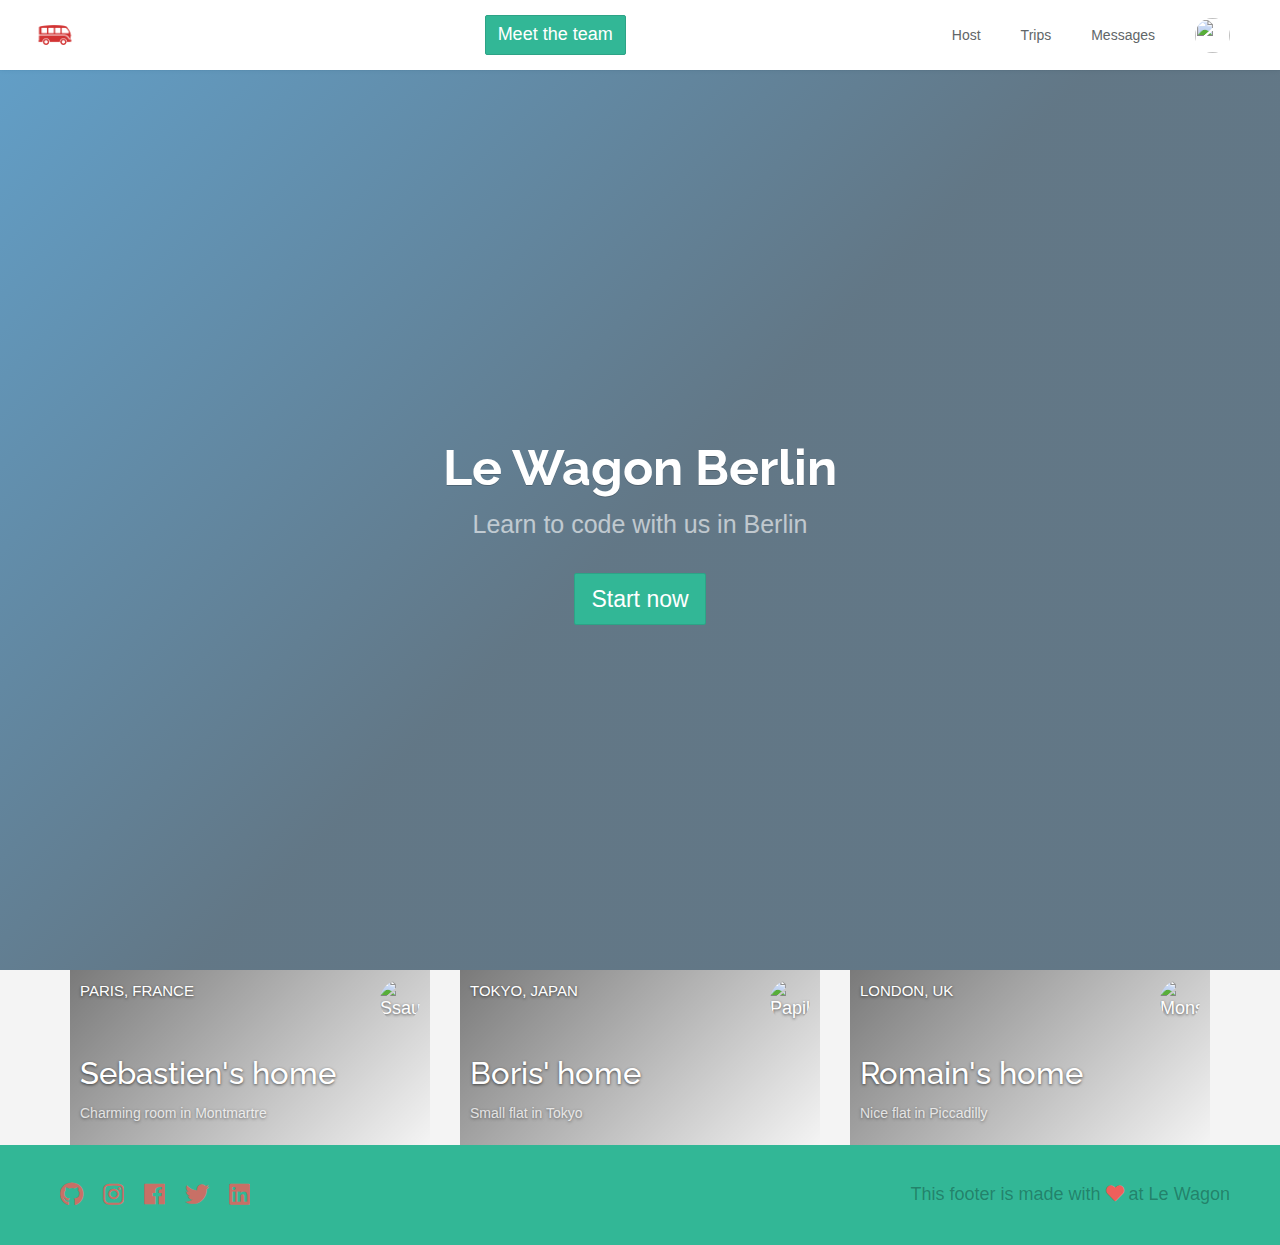
==== commit 0086882c: "Automated commit at 2018-10-29 19:24:36 UTC by middleman-deploy 2.0.0-alpha" ====
--- a/index.html
+++ b/index.html
@@ -66,42 +66,39 @@
 
 <div class="container">
   <div class="row">
-    <div class="col-xs-12 col-sm-4">
-
-      <div class="card" style="background-image: linear-gradient(rgba(0,0,0,0.3), rgba(0,0,0,0.2)), url('https://kitt.lewagon.com/placeholder/cities/shanghai');">
-        <div class="card-category">Popular</div>
-        <div class="card-description">
-          <h2>Le Wagon Shanghai</h2>
-          <p>Very cool city, the best</p>
+      <div class="col-xs-12 col-sm-6 col-md-4">
+        <div class="card" style="background-image: linear-gradient(-225deg, rgba(0,0,0,0.5) 0%, rgba(0,0,0,0) 100%), url('https://kitt.lewagon.com/placeholder/cities/paris');">
+          <div class="card-category">Paris, France</div>
+          <div class="card-description">
+            <h3>Sebastien's home</h3>
+            <p>Charming room in Montmartre</p>
+          </div>
+          <img src="https://kitt.lewagon.com/placeholder/users/ssaunier" class="card-user" alt="Ssaunier" />
+          <a href="flats/ssaunier.html" class="card-link"></a>
         </div>
-        <img class="card-user" src="https://kitt.lewagon.com/placeholder/users/tgenaitay">
-        <a class="card-link" href="#" ></a>
       </div>
-    </div>
-    <div class="col-xs-12 col-sm-4">
-
-      <div class="card" style="background-image: linear-gradient(rgba(0,0,0,0.3), rgba(0,0,0,0.2)), url('https://kitt.lewagon.com/placeholder/cities/shanghai');">
-        <div class="card-category">Popular</div>
-        <div class="card-description">
-          <h2>Le Wagon Shanghai</h2>
-          <p>Very cool city, the best</p>
+      <div class="col-xs-12 col-sm-6 col-md-4">
+        <div class="card" style="background-image: linear-gradient(-225deg, rgba(0,0,0,0.5) 0%, rgba(0,0,0,0) 100%), url('https://kitt.lewagon.com/placeholder/cities/tokyo');">
+          <div class="card-category">Tokyo, Japan</div>
+          <div class="card-description">
+            <h3>Boris' home</h3>
+            <p>Small flat in Tokyo</p>
+          </div>
+          <img src="https://kitt.lewagon.com/placeholder/users/papillard" class="card-user" alt="Papillard" />
+          <a href="flats/papillard.html" class="card-link"></a>
         </div>
-        <img class="card-user" src="https://kitt.lewagon.com/placeholder/users/tgenaitay">
-        <a class="card-link" href="#" ></a>
       </div>
-    </div>
-    <div class="col-xs-12 col-sm-4">
-
-      <div class="card" style="background-image: linear-gradient(rgba(0,0,0,0.3), rgba(0,0,0,0.2)), url('https://kitt.lewagon.com/placeholder/cities/shanghai');">
-        <div class="card-category">Popular</div>
-        <div class="card-description">
-          <h2>Le Wagon Shanghai</h2>
-          <p>Very cool city, the best</p>
+      <div class="col-xs-12 col-sm-6 col-md-4">
+        <div class="card" style="background-image: linear-gradient(-225deg, rgba(0,0,0,0.5) 0%, rgba(0,0,0,0) 100%), url('https://kitt.lewagon.com/placeholder/cities/london');">
+          <div class="card-category">London, UK</div>
+          <div class="card-description">
+            <h3>Romain's home</h3>
+            <p>Nice flat in Piccadilly</p>
+          </div>
+          <img src="https://kitt.lewagon.com/placeholder/users/monsieurpaillard" class="card-user" alt="Monsieurpaillard" />
+          <a href="flats/monsieurpaillard.html" class="card-link"></a>
         </div>
-        <img class="card-user" src="https://kitt.lewagon.com/placeholder/users/tgenaitay">
-        <a class="card-link" href="#" ></a>
       </div>
-    </div>
   </div>
 </div>
 
